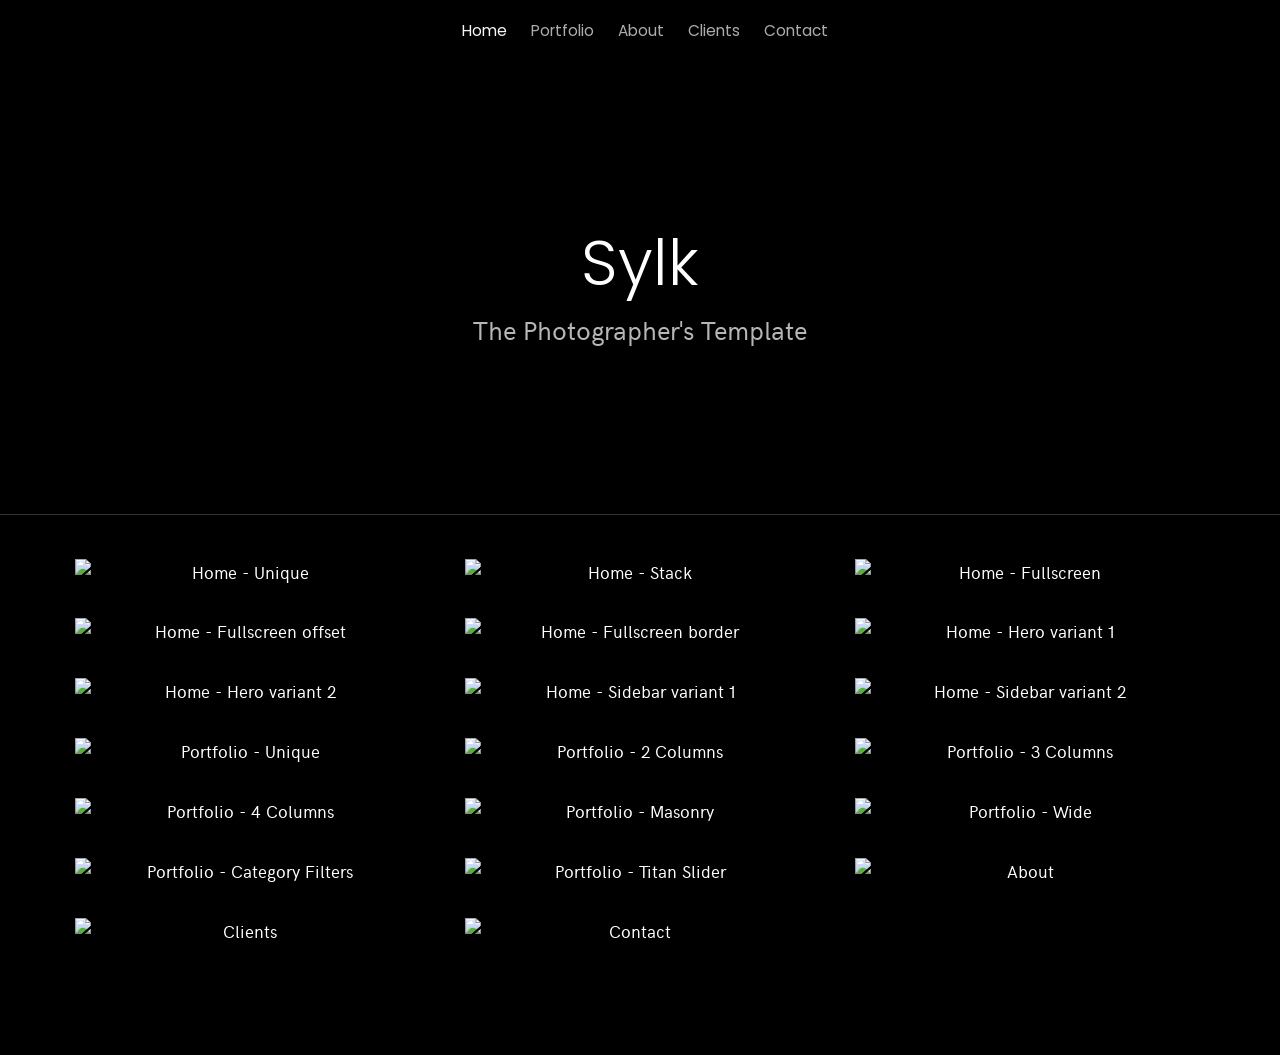
==== index.html @ d0cb9d8b "First portfolio  fase" ====
<!DOCTYPE html>
<html>
  <head>
    <title>Sylk - The Photographer's Portfolio Template</title>
    <meta name="viewport" content="width=device-width, initial-scale=1, maximum-scale=1">
    <meta charset="utf-8">
    <meta name="format-detection" content="telephone=no">
    <link rel="stylesheet" type="text/css" href="css/core.css">
    <link rel="stylesheet" type="text/css" href="css/elements.css">
    <link rel="stylesheet" type="text/css" href="css/custom.css">
    <link rel="icon" type="image/png" href="favicon.png?version=4">
  </head>
  <body>
    <div id="wrapper" class="container-fluid">
      <header id="main-header" class="centered">
        <div class="responsive-nav">
          <div class="bar"></div>
          <div class="bar"></div>
          <div class="bar"></div>
        </div>
        <nav class="main-nav">
          <ul>
            <li><a href="pages/homepages/home-unique-scroll.html" class="active">Home</a>
              <ul class="dropdown">
                <li><a href="pages/homepages/home-unique-scroll.html">Home - Unique scroll</a>
                </li>
                <li><a href="pages/homepages/home-image-stack.html">Home - Image stack</a>
                </li>
                <li><a href="pages/homepages/home-fullscreen.html">Home - Fullscreen</a>
                </li>
                <li><a href="pages/homepages/home-fullscreen-offset.html">Home - Fullscreen offset</a>
                </li>
                <li><a href="pages/homepages/home-fullscreen-border.html">Home - Fullscreen border</a>
                </li>
                <li><a href="pages/homepages/home-hero-variant-1.html">Home - Hero variant 1</a>
                </li>
                <li><a href="pages/homepages/home-hero-variant-2.html">Home - Hero variant 2</a>
                </li>
                <li><a href="pages/homepages/home-sidebar-variant-1.html">Home - Sidebar variant 1</a>
                </li>
                <li><a href="pages/homepages/home-sidebar-variant-2.html">Home - Sidebar variant 2</a>
                </li>
              </ul>
            </li>
            <li><a href="pages/portfolio/portfolio-unique-scroll.html">Portfolio</a>
              <ul class="dropdown">
                <li><a href="pages/portfolio/portfolio-unique-scroll.html">Portfolio - Unique scroll</a>
                </li>
                <li><a href="pages/portfolio/portfolio-classic-2-columns.html">Portfolio Classic - 2 columns</a>
                </li>
                <li><a href="pages/portfolio/portfolio-classic-3-columns.html">Portfolio Classic - 3 columns</a>
                </li>
                <li><a href="pages/portfolio/portfolio-classic-4-columns.html">Portfolio Classic - 4 columns</a>
                </li>
                <li><a href="pages/portfolio/portfolio-masonry.html">Portfolio Masonry - 4 columns</a>
                </li>
                <li><a href="pages/portfolio/portfolio-wide-photo.html">Portfolio - Wide photo</a>
                </li>
                <li><a href="pages/portfolio/portfolio-category-filters.html">Portfolio - Category filters</a>
                </li>
                <li><a href="pages/portfolio/portfolio-titan-slider.html">Portfolio - Titan Slider</a>
                </li>
              </ul>
            </li>
            <li><a href="pages/about/index.html">About</a>
            </li>
            <li><a href="pages/clients/index.html">Clients</a>
            </li>
            <li><a href="pages/contact/index.html">Contact</a>
            </li>
          </ul>
        </nav>
      </header>
      <div class="hero half vcenter border-bottom">
        <div class="container text-center">
          <h1>Sylk</h1>
          <p>The Photographer's Template</p>
        </div>
      </div>
      <section>
        <div class="img-grid col-3 spacious">
          <div class="item-sizer"></div><a href="pages/homepages/home-unique-scroll.html" class="item effect"><img src="images/preview/home-unique.jpg">
                      <div class="caption">Home - Unique</div></a><a href="pages/homepages/home-image-stack.html" class="item effect"><img src="images/preview/home-stack.jpg">
                      <div class="caption">Home - Stack</div></a><a href="pages/homepages/home-fullscreen.html" class="item effect"><img src="images/preview/home-hero.jpg">
                      <div class="caption">Home - Fullscreen</div></a><a href="pages/homepages/home-fullscreen-offset.html" class="item effect"><img src="images/preview/home-hero-offset.jpg">
                      <div class="caption">Home - Fullscreen offset</div></a><a href="pages/portfolio/home-fullscreen-border.html" class="item effect"><img src="images/preview/home-hero-border.jpg">
                      <div class="caption">Home - Fullscreen border</div></a><a href="pages/homepages/home-hero-variant-1.html" class="item effect"><img src="images/preview/home-hero-1.jpg">
                      <div class="caption">Home - Hero variant 1</div></a><a href="pages/homepages/home-hero-variant-2.html" class="item effect"><img src="images/preview/home-hero-2.jpg">
                      <div class="caption">Home - Hero variant 2</div></a><a href="pages/homepages/home-sidebar-variant-1.html" class="item effect"><img src="images/preview/home-sidebar-1.jpg">
                      <div class="caption">Home - Sidebar variant 1</div></a><a href="pages/homepages/home-sidebar-variant-2.html" class="item effect"><img src="images/preview/home-sidebar-2.jpg">
                      <div class="caption">Home - Sidebar variant 2</div></a><a href="pages/portfolio/portfolio-unique-scroll.html" class="item effect"><img src="images/preview/portfolio-unique.jpg">
                      <div class="caption">Portfolio - Unique</div></a><a href="pages/portfolio/portfolio-classic-2-columns.html" class="item effect"><img src="images/preview/portfolio-2-col.jpg">
                      <div class="caption">Portfolio - 2 Columns</div></a><a href="pages/portfolio/portfolio-classic-3-columns.html" class="item effect"><img src="images/preview/portfolio-3-col.jpg">
                      <div class="caption">Portfolio - 3 Columns</div></a><a href="pages/portfolio/portfolio-classic-4-columns.html" class="item effect"><img src="images/preview/portfolio-4-col.jpg">
                      <div class="caption">Portfolio - 4 Columns</div></a><a href="pages/portfolio/portfolio-masonry.html" class="item effect"><img src="images/preview/portfolio-masonry.jpg">
                      <div class="caption">Portfolio - Masonry</div></a><a href="pages/portfolio/portfolio-wide-photo.html" class="item effect"><img src="images/preview/portfolio-wide.jpg">
                      <div class="caption">Portfolio - Wide</div></a><a href="pages/portfolio/portfolio-category-filters.html" class="item effect"><img src="images/preview/portfolio-filter.jpg">
                      <div class="caption">Portfolio - Category Filters</div></a><a href="pages/portfolio/portfolio-titan-slider.html" class="item effect"><img src="images/preview/portfolio-titan-slider.jpg">
                      <div class="caption">Portfolio - Titan Slider</div></a><a href="pages/about/index.html" class="item effect"><img src="images/preview/about.jpg">
                      <div class="caption">About</div></a><a href="pages/clients/index.html" class="item effect"><img src="images/preview/clients.jpg">
                      <div class="caption">Clients</div></a><a href="pages/contact/index.html" class="item effect"><img src="images/preview/contact.jpg">
                      <div class="caption">Contact</div></a>
        </div>
      </section>
    </div>
    <script src="js/vendor.js"></script>
    <script src="js/functions.js"></script>
  </body>
</html>
---- css/core.css ----
@charset "UTF-8";
/*--------------
---   Core   ---
---------------*/
/*!
 * Bootstrap v3.3.7 (http://getbootstrap.com)
 * Copyright 2011-2016 Twitter, Inc.
 * Licensed under MIT (https://github.com/twbs/bootstrap/blob/master/LICENSE)
 */
/*! normalize.css v3.0.3 | MIT License | github.com/necolas/normalize.css */
@import url(https://fonts.googleapis.com/css?family=Poppins:300,400,600,700);
html {
  font-family: sans-serif;
  -ms-text-size-adjust: 100%;
  -webkit-text-size-adjust: 100%;
}

body {
  margin: 0;
}

article,
aside,
details,
figcaption,
figure,
footer,
header,
hgroup,
main,
menu,
nav,
section,
summary {
  display: block;
}

audio,
canvas,
progress,
video {
  display: inline-block;
  vertical-align: baseline;
}

audio:not([controls]) {
  display: none;
  height: 0;
}

[hidden],
template {
  display: none;
}

a {
  background-color: transparent;
}

a:active,
a:hover {
  outline: 0;
}

abbr[title] {
  border-bottom: 1px dotted;
}

b,
strong {
  font-weight: bold;
}

dfn {
  font-style: italic;
}

h1 {
  font-size: 2em;
  margin: 0.67em 0;
}

mark {
  background: #ff0;
  color: #000;
}

small {
  font-size: 80%;
}

sub,
sup {
  font-size: 75%;
  line-height: 0;
  position: relative;
  vertical-align: baseline;
}

sup {
  top: -0.5em;
}

sub {
  bottom: -0.25em;
}

img {
  border: 0;
}

svg:not(:root) {
  overflow: hidden;
}

figure {
  margin: 1em 40px;
}

hr {
  box-sizing: content-box;
  height: 0;
}

pre {
  overflow: auto;
}

code,
kbd,
pre,
samp {
  font-family: monospace, monospace;
  font-size: 1em;
}

button,
input,
optgroup,
select,
textarea {
  color: inherit;
  font: inherit;
  margin: 0;
}

button {
  overflow: visible;
}

button,
select {
  text-transform: none;
}

button,
html input[type="button"],
input[type="reset"],
input[type="submit"] {
  -webkit-appearance: button;
  cursor: pointer;
}

button[disabled],
html input[disabled] {
  cursor: default;
}

button::-moz-focus-inner,
input::-moz-focus-inner {
  border: 0;
  padding: 0;
}

input {
  line-height: normal;
}

input[type="checkbox"],
input[type="radio"] {
  box-sizing: border-box;
  padding: 0;
}

input[type="number"]::-webkit-inner-spin-button,
input[type="number"]::-webkit-outer-spin-button {
  height: auto;
}

input[type="search"] {
  -webkit-appearance: textfield;
  box-sizing: content-box;
}

input[type="search"]::-webkit-search-cancel-button,
input[type="search"]::-webkit-search-decoration {
  -webkit-appearance: none;
}

fieldset {
  border: 1px solid #c0c0c0;
  margin: 0 2px;
  padding: 0.35em 0.625em 0.75em;
}

legend {
  border: 0;
  padding: 0;
}

textarea {
  overflow: auto;
}

optgroup {
  font-weight: bold;
}

table {
  border-collapse: collapse;
  border-spacing: 0;
}

td,
th {
  padding: 0;
}

/*! Source: https://github.com/h5bp/html5-boilerplate/blob/master/src/css/main.css */
@media print {
  *,
  *:before,
  *:after {
    background: transparent !important;
    color: #000 !important;
    box-shadow: none !important;
    text-shadow: none !important;
  }
  a,
  a:visited {
    text-decoration: underline;
  }
  a[href]:after {
    content: " (" attr(href) ")";
  }
  abbr[title]:after {
    content: " (" attr(title) ")";
  }
  a[href^="#"]:after,
  a[href^="javascript:"]:after {
    content: "";
  }
  pre,
  blockquote {
    border: 1px solid #999;
    page-break-inside: avoid;
  }
  thead {
    display: table-header-group;
  }
  tr,
  img {
    page-break-inside: avoid;
  }
  img {
    max-width: 100% !important;
  }
  p,
  h2,
  h3 {
    orphans: 3;
    widows: 3;
  }
  h2,
  h3 {
    page-break-after: avoid;
  }
  .navbar {
    display: none;
  }
  .btn > .caret,
  .dropup > .btn > .caret {
    border-top-color: #000 !important;
  }
  .label {
    border: 1px solid #000;
  }
  .table {
    border-collapse: collapse !important;
  }
  .table td,
  .table th {
    background-color: #fff !important;
  }
  .table-bordered th,
  .table-bordered td {
    border: 1px solid #ddd !important;
  }
}

@font-face {
  font-family: 'Glyphicons Halflings';
  src: url("../fonts/bootstrap/glyphicons-halflings-regular.eot");
  src: url("../fonts/bootstrap/glyphicons-halflings-regular.eot?#iefix") format("embedded-opentype"), url("../fonts/bootstrap/glyphicons-halflings-regular.woff2") format("woff2"), url("../fonts/bootstrap/glyphicons-halflings-regular.woff") format("woff"), url("../fonts/bootstrap/glyphicons-halflings-regular.ttf") format("truetype"), url("../fonts/bootstrap/glyphicons-halflings-regular.svg#glyphicons_halflingsregular") format("svg");
}

.glyphicon {
  position: relative;
  top: 1px;
  display: inline-block;
  font-family: 'Glyphicons Halflings';
  font-style: normal;
  font-weight: normal;
  line-height: 1;
  -webkit-font-smoothing: antialiased;
  -moz-osx-font-smoothing: grayscale;
}

.glyphicon-asterisk:before {
  content: "\002a";
}

.glyphicon-plus:before {
  content: "\002b";
}

.glyphicon-euro:before,
.glyphicon-eur:before {
  content: "\20ac";
}

.glyphicon-minus:before {
  content: "\2212";
}

.glyphicon-cloud:before {
  content: "\2601";
}

.glyphicon-envelope:before {
  content: "\2709";
}

.glyphicon-pencil:before {
  content: "\270f";
}

.glyphicon-glass:before {
  content: "\e001";
}

.glyphicon-music:before {
  content: "\e002";
}

.glyphicon-search:before {
  content: "\e003";
}

.glyphicon-heart:before {
  content: "\e005";
}

.glyphicon-star:before {
  content: "\e006";
}

.glyphicon-star-empty:before {
  content: "\e007";
}

.glyphicon-user:before {
  content: "\e008";
}

.glyphicon-film:before {
  content: "\e009";
}

.glyphicon-th-large:before {
  content: "\e010";
}

.glyphicon-th:before {
  content: "\e011";
}

.glyphicon-th-list:before {
  content: "\e012";
}

.glyphicon-ok:before {
  content: "\e013";
}

.glyphicon-remove:before {
  content: "\e014";
}

.glyphicon-zoom-in:before {
  content: "\e015";
}

.glyphicon-zoom-out:before {
  content: "\e016";
}

.glyphicon-off:before {
  content: "\e017";
}

.glyphicon-signal:before {
  content: "\e018";
}

.glyphicon-cog:before {
  content: "\e019";
}

.glyphicon-trash:before {
  content: "\e020";
}

.glyphicon-home:before {
  content: "\e021";
}

.glyphicon-file:before {
  content: "\e022";
}

.glyphicon-time:before {
  content: "\e023";
}

.glyphicon-road:before {
  content: "\e024";
}

.glyphicon-download-alt:before {
  content: "\e025";
}

.glyphicon-download:before {
  content: "\e026";
}

.glyphicon-upload:before {
  content: "\e027";
}

.glyphicon-inbox:before {
  content: "\e028";
}

.glyphicon-play-circle:before {
  content: "\e029";
}

.glyphicon-repeat:before {
  content: "\e030";
}

.glyphicon-refresh:before {
  content: "\e031";
}

.glyphicon-list-alt:before {
  content: "\e032";
}

.glyphicon-lock:before {
  content: "\e033";
}

.glyphicon-flag:before {
  content: "\e034";
}

.glyphicon-headphones:before {
  content: "\e035";
}

.glyphicon-volume-off:before {
  content: "\e036";
}

.glyphicon-volume-down:before {
  content: "\e037";
}

.glyphicon-volume-up:before {
  content: "\e038";
}

.glyphicon-qrcode:before {
  content: "\e039";
}

.glyphicon-barcode:before {
  content: "\e040";
}

.glyphicon-tag:before {
  content: "\e041";
}

.glyphicon-tags:before {
  content: "\e042";
}

.glyphicon-book:before {
  content: "\e043";
}

.glyphicon-bookmark:before {
  content: "\e044";
}

.glyphicon-print:before {
  content: "\e045";
}

.glyphicon-camera:before {
  content: "\e046";
}

.glyphicon-font:before {
  content: "\e047";
}

.glyphicon-bold:before {
  content: "\e048";
}

.glyphicon-italic:before {
  content: "\e049";
}

.glyphicon-text-height:before {
  content: "\e050";
}

.glyphicon-text-width:before {
  content: "\e051";
}

.glyphicon-align-left:before {
  content: "\e052";
}

.glyphicon-align-center:before {
  content: "\e053";
}

.glyphicon-align-right:before {
  content: "\e054";
}

.glyphicon-align-justify:before {
  content: "\e055";
}

.glyphicon-list:before {
  content: "\e056";
}

.glyphicon-indent-left:before {
  content: "\e057";
}

.glyphicon-indent-right:before {
  content: "\e058";
}

.glyphicon-facetime-video:before {
  content: "\e059";
}

.glyphicon-picture:before {
  content: "\e060";
}

.glyphicon-map-marker:before {
  content: "\e062";
}

.glyphicon-adjust:before {
  content: "\e063";
}

.glyphicon-tint:before {
  content: "\e064";
}

.glyphicon-edit:before {
  content: "\e065";
}

.glyphicon-share:before {
  content: "\e066";
}

.glyphicon-check:before {
  content: "\e067";
}

.glyphicon-move:before {
  content: "\e068";
}

.glyphicon-step-backward:before {
  content: "\e069";
}

.glyphicon-fast-backward:before {
  content: "\e070";
}

.glyphicon-backward:before {
  content: "\e071";
}

.glyphicon-play:before {
  content: "\e072";
}

.glyphicon-pause:before {
  content: "\e073";
}

.glyphicon-stop:before {
  content: "\e074";
}

.glyphicon-forward:before {
  content: "\e075";
}

.glyphicon-fast-forward:before {
  content: "\e076";
}

.glyphicon-step-forward:before {
  content: "\e077";
}

.glyphicon-eject:before {
  content: "\e078";
}

.glyphicon-chevron-left:before {
  content: "\e079";
}

.glyphicon-chevron-right:before {
  content: "\e080";
}

.glyphicon-plus-sign:before {
  content: "\e081";
}

.glyphicon-minus-sign:before {
  content: "\e082";
}

.glyphicon-remove-sign:before {
  content: "\e083";
}

.glyphicon-ok-sign:before {
  content: "\e084";
}

.glyphicon-question-sign:before {
  content: "\e085";
}

.glyphicon-info-sign:before {
  content: "\e086";
}

.glyphicon-screenshot:before {
  content: "\e087";
}

.glyphicon-remove-circle:before {
  content: "\e088";
}

.glyphicon-ok-circle:before {
  content: "\e089";
}

.glyphicon-ban-circle:before {
  content: "\e090";
}

.glyphicon-arrow-left:before {
  content: "\e091";
}

.glyphicon-arrow-right:before {
  content: "\e092";
}

.glyphicon-arrow-up:before {
  content: "\e093";
}

.glyphicon-arrow-down:before {
  content: "\e094";
}

.glyphicon-share-alt:before {
  content: "\e095";
}

.glyphicon-resize-full:before {
  content: "\e096";
}

.glyphicon-resize-small:before {
  content: "\e097";
}

.glyphicon-exclamation-sign:before {
  content: "\e101";
}

.glyphicon-gift:before {
  content: "\e102";
}

.glyphicon-leaf:before {
  content: "\e103";
}

.glyphicon-fire:before {
  content: "\e104";
}

.glyphicon-eye-open:before {
  content: "\e105";
}

.glyphicon-eye-close:before {
  content: "\e106";
}

.glyphicon-warning-sign:before {
  content: "\e107";
}

.glyphicon-plane:before {
  content: "\e108";
}

.glyphicon-calendar:before {
  content: "\e109";
}

.glyphicon-random:before {
  content: "\e110";
}

.glyphicon-comment:before {
  content: "\e111";
}

.glyphicon-magnet:before {
  content: "\e112";
}

.glyphicon-chevron-up:before {
  content: "\e113";
}

.glyphicon-chevron-down:before {
  content: "\e114";
}

.glyphicon-retweet:before {
  content: "\e115";
}

.glyphicon-shopping-cart:before {
  content: "\e116";
}

.glyphicon-folder-close:before {
  content: "\e117";
}

.glyphicon-folder-open:before {
  content: "\e118";
}

.glyphicon-resize-vertical:before {
  content: "\e119";
}

.glyphicon-resize-horizontal:before {
  content: "\e120";
}

.glyphicon-hdd:before {
  content: "\e121";
}

.glyphicon-bullhorn:before {
  content: "\e122";
}

.glyphicon-bell:before {
  content: "\e123";
}

.glyphicon-certificate:before {
  content: "\e124";
}

.glyphicon-thumbs-up:before {
  content: "\e125";
}

.glyphicon-thumbs-down:before {
  content: "\e126";
}

.glyphicon-hand-right:before {
  content: "\e127";
}

.glyphicon-hand-left:before {
  content: "\e128";
}

.glyphicon-hand-up:before {
  content: "\e129";
}

.glyphicon-hand-down:before {
  content: "\e130";
}

.glyphicon-circle-arrow-right:before {
  content: "\e131";
}

.glyphicon-circle-arrow-left:before {
  content: "\e132";
}

.glyphicon-circle-arrow-up:before {
  content: "\e133";
}

.glyphicon-circle-arrow-down:before {
  content: "\e134";
}

.glyphicon-globe:before {
  content: "\e135";
}

.glyphicon-wrench:before {
  content: "\e136";
}

.glyphicon-tasks:before {
  content: "\e137";
}

.glyphicon-filter:before {
  content: "\e138";
}

.glyphicon-briefcase:before {
  content: "\e139";
}

.glyphicon-fullscreen:before {
  content: "\e140";
}

.glyphicon-dashboard:before {
  content: "\e141";
}

.glyphicon-paperclip:before {
  content: "\e142";
}

.glyphicon-heart-empty:before {
  content: "\e143";
}

.glyphicon-link:before {
  content: "\e144";
}

.glyphicon-phone:before {
  content: "\e145";
}

.glyphicon-pushpin:before {
  content: "\e146";
}

.glyphicon-usd:before {
  content: "\e148";
}

.glyphicon-gbp:before {
  content: "\e149";
}

.glyphicon-sort:before {
  content: "\e150";
}

.glyphicon-sort-by-alphabet:before {
  content: "\e151";
}

.glyphicon-sort-by-alphabet-alt:before {
  content: "\e152";
}

.glyphicon-sort-by-order:before {
  content: "\e153";
}

.glyphicon-sort-by-order-alt:before {
  content: "\e154";
}

.glyphicon-sort-by-attributes:before {
  content: "\e155";
}

.glyphicon-sort-by-attributes-alt:before {
  content: "\e156";
}

.glyphicon-unchecked:before {
  content: "\e157";
}

.glyphicon-expand:before {
  content: "\e158";
}

.glyphicon-collapse-down:before {
  content: "\e159";
}

.glyphicon-collapse-up:before {
  content: "\e160";
}

.glyphicon-log-in:before {
  content: "\e161";
}

.glyphicon-flash:before {
  content: "\e162";
}

.glyphicon-log-out:before {
  content: "\e163";
}

.glyphicon-new-window:before {
  content: "\e164";
}

.glyphicon-record:before {
  content: "\e165";
}

.glyphicon-save:before {
  content: "\e166";
}

.glyphicon-open:before {
  content: "\e167";
}

.glyphicon-saved:before {
  content: "\e168";
}

.glyphicon-import:before {
  content: "\e169";
}

.glyphicon-export:before {
  content: "\e170";
}

.glyphicon-send:before {
  content: "\e171";
}

.glyphicon-floppy-disk:before {
  content: "\e172";
}

.glyphicon-floppy-saved:before {
  content: "\e173";
}

.glyphicon-floppy-remove:before {
  content: "\e174";
}

.glyphicon-floppy-save:before {
  content: "\e175";
}

.glyphicon-floppy-open:before {
  content: "\e176";
}

.glyphicon-credit-card:before {
  content: "\e177";
}

.glyphicon-transfer:before {
  content: "\e178";
}

.glyphicon-cutlery:before {
  content: "\e179";
}

.glyphicon-header:before {
  content: "\e180";
}

.glyphicon-compressed:before {
  content: "\e181";
}

.glyphicon-earphone:before {
  content: "\e182";
}

.glyphicon-phone-alt:before {
  content: "\e183";
}

.glyphicon-tower:before {
  content: "\e184";
}

.glyphicon-stats:before {
  content: "\e185";
}

.glyphicon-sd-video:before {
  content: "\e186";
}

.glyphicon-hd-video:before {
  content: "\e187";
}

.glyphicon-subtitles:before {
  content: "\e188";
}

.glyphicon-sound-stereo:before {
  content: "\e189";
}

.glyphicon-sound-dolby:before {
  content: "\e190";
}

.glyphicon-sound-5-1:before {
  content: "\e191";
}

.glyphicon-sound-6-1:before {
  content: "\e192";
}

.glyphicon-sound-7-1:before {
  content: "\e193";
}

.glyphicon-copyright-mark:before {
  content: "\e194";
}

.glyphicon-registration-mark:before {
  content: "\e195";
}

.glyphicon-cloud-download:before {
  content: "\e197";
}

.glyphicon-cloud-upload:before {
  content: "\e198";
}

.glyphicon-tree-conifer:before {
  content: "\e199";
}

.glyphicon-tree-deciduous:before {
  content: "\e200";
}

.glyphicon-cd:before {
  content: "\e201";
}

.glyphicon-save-file:before {
  content: "\e202";
}

.glyphicon-open-file:before {
  content: "\e203";
}

.glyphicon-level-up:before {
  content: "\e204";
}

.glyphicon-copy:before {
  content: "\e205";
}

.glyphicon-paste:before {
  content: "\e206";
}

.glyphicon-alert:before {
  content: "\e209";
}

.glyphicon-equalizer:before {
  content: "\e210";
}

.glyphicon-king:before {
  content: "\e211";
}

.glyphicon-queen:before {
  content: "\e212";
}

.glyphicon-pawn:before {
  content: "\e213";
}

.glyphicon-bishop:before {
  content: "\e214";
}

.glyphicon-knight:before {
  content: "\e215";
}

.glyphicon-baby-formula:before {
  content: "\e216";
}

.glyphicon-tent:before {
  content: "\26fa";
}

.glyphicon-blackboard:before {
  content: "\e218";
}

.glyphicon-bed:before {
  content: "\e219";
}

.glyphicon-apple:before {
  content: "\f8ff";
}

.glyphicon-erase:before {
  content: "\e221";
}

.glyphicon-hourglass:before {
  content: "\231b";
}

.glyphicon-lamp:before {
  content: "\e223";
}

.glyphicon-duplicate:before {
  content: "\e224";
}

.glyphicon-piggy-bank:before {
  content: "\e225";
}

.glyphicon-scissors:before {
  content: "\e226";
}

.glyphicon-bitcoin:before {
  content: "\e227";
}

.glyphicon-btc:before {
  content: "\e227";
}

.glyphicon-xbt:before {
  content: "\e227";
}

.glyphicon-yen:before {
  content: "\00a5";
}

.glyphicon-jpy:before {
  content: "\00a5";
}

.glyphicon-ruble:before {
  content: "\20bd";
}

.glyphicon-rub:before {
  content: "\20bd";
}

.glyphicon-scale:before {
  content: "\e230";
}

.glyphicon-ice-lolly:before {
  content: "\e231";
}

.glyphicon-ice-lolly-tasted:before {
  content: "\e232";
}

.glyphicon-education:before {
  content: "\e233";
}

.glyphicon-option-horizontal:before {
  content: "\e234";
}

.glyphicon-option-vertical:before {
  content: "\e235";
}

.glyphicon-menu-hamburger:before {
  content: "\e236";
}

.glyphicon-modal-window:before {
  content: "\e237";
}

.glyphicon-oil:before {
  content: "\e238";
}

.glyphicon-grain:before {
  content: "\e239";
}

.glyphicon-sunglasses:before {
  content: "\e240";
}

.glyphicon-text-size:before {
  content: "\e241";
}

.glyphicon-text-color:before {
  content: "\e242";
}

.glyphicon-text-background:before {
  content: "\e243";
}

.glyphicon-object-align-top:before {
  content: "\e244";
}

.glyphicon-object-align-bottom:before {
  content: "\e245";
}

.glyphicon-object-align-horizontal:before {
  content: "\e246";
}

.glyphicon-object-align-left:before {
  content: "\e247";
}

.glyphicon-object-align-vertical:before {
  content: "\e248";
}

.glyphicon-object-align-right:before {
  content: "\e249";
}

.glyphicon-triangle-right:before {
  content: "\e250";
}

.glyphicon-triangle-left:before {
  content: "\e251";
}

.glyphicon-triangle-bottom:before {
  content: "\e252";
}

.glyphicon-triangle-top:before {
  content: "\e253";
}

.glyphicon-console:before {
  content: "\e254";
}

.glyphicon-superscript:before {
  content: "\e255";
}

.glyphicon-subscript:before {
  content: "\e256";
}

.glyphicon-menu-left:before {
  content: "\e257";
}

.glyphicon-menu-right:before {
  content: "\e258";
}

.glyphicon-menu-down:before {
  content: "\e259";
}

.glyphicon-menu-up:before {
  content: "\e260";
}

* {
  box-sizing: border-box;
}

*:before,
*:after {
  box-sizing: border-box;
}

html {
  font-size: 10px;
  -webkit-tap-highlight-color: transparent;
}

body {
  font-family: "Helvetica Neue", Helvetica, Arial, sans-serif;
  font-size: 14px;
  line-height: 1.42857;
  color: #333333;
  background-color: #fff;
}

input,
button,
select,
textarea {
  font-family: inherit;
  font-size: inherit;
  line-height: inherit;
}

a {
  color: #337ab7;
  text-decoration: none;
}

a:hover, a:focus {
  color: #23527c;
  text-decoration: underline;
}

a:focus {
  outline: 5px auto -webkit-focus-ring-color;
  outline-offset: -2px;
}

figure {
  margin: 0;
}

img {
  vertical-align: middle;
}

.img-responsive {
  display: block;
  max-width: 100%;
  height: auto;
}

.img-rounded {
  border-radius: 6px;
}

.img-thumbnail {
  padding: 4px;
  line-height: 1.42857;
  background-color: #fff;
  border: 1px solid #ddd;
  border-radius: 4px;
  -webkit-transition: all 0.2s ease-in-out;
  transition: all 0.2s ease-in-out;
  display: inline-block;
  max-width: 100%;
  height: auto;
}

.img-circle {
  border-radius: 50%;
}

hr {
  margin-top: 20px;
  margin-bottom: 20px;
  border: 0;
  border-top: 1px solid #eeeeee;
}

.sr-only {
  position: absolute;
  width: 1px;
  height: 1px;
  margin: -1px;
  padding: 0;
  overflow: hidden;
  clip: rect(0, 0, 0, 0);
  border: 0;
}

.sr-only-focusable:active, .sr-only-focusable:focus {
  position: static;
  width: auto;
  height: auto;
  margin: 0;
  overflow: visible;
  clip: auto;
}

[role="button"] {
  cursor: pointer;
}

h1, h2, h3, h4, h5, h6,
.h1, .h2, .h3, .h4, .h5, .h6 {
  font-family: inherit;
  font-weight: 500;
  line-height: 1.1;
  color: inherit;
}

h1 small,
h1 .small, h2 small,
h2 .small, h3 small,
h3 .small, h4 small,
h4 .small, h5 small,
h5 .small, h6 small,
h6 .small,
.h1 small,
.h1 .small, .h2 small,
.h2 .small, .h3 small,
.h3 .small, .h4 small,
.h4 .small, .h5 small,
.h5 .small, .h6 small,
.h6 .small {
  font-weight: normal;
  line-height: 1;
  color: #777777;
}

h1, .h1,
h2, .h2,
h3, .h3 {
  margin-top: 20px;
  margin-bottom: 10px;
}

h1 small,
h1 .small, .h1 small,
.h1 .small,
h2 small,
h2 .small, .h2 small,
.h2 .small,
h3 small,
h3 .small, .h3 small,
.h3 .small {
  font-size: 65%;
}

h4, .h4,
h5, .h5,
h6, .h6 {
  margin-top: 10px;
  margin-bottom: 10px;
}

h4 small,
h4 .small, .h4 small,
.h4 .small,
h5 small,
h5 .small, .h5 small,
.h5 .small,
h6 small,
h6 .small, .h6 small,
.h6 .small {
  font-size: 75%;
}

h1, .h1 {
  font-size: 36px;
}

h2, .h2 {
  font-size: 30px;
}

h3, .h3 {
  font-size: 24px;
}

h4, .h4 {
  font-size: 18px;
}

h5, .h5 {
  font-size: 14px;
}

h6, .h6 {
  font-size: 12px;
}

p {
  margin: 0 0 10px;
}

.lead {
  margin-bottom: 20px;
  font-size: 16px;
  font-weight: 300;
  line-height: 1.4;
}

@media (min-width: 768px) {
  .lead {
    font-size: 21px;
  }
}

small,
.small {
  font-size: 85%;
}

mark,
.mark {
  background-color: #fcf8e3;
  padding: .2em;
}

.text-left {
  text-align: left;
}

.text-right {
  text-align: right;
}

.text-center {
  text-align: center;
}

.text-justify {
  text-align: justify;
}

.text-nowrap {
  white-space: nowrap;
}

.text-lowercase {
  text-transform: lowercase;
}

.text-uppercase, .initialism {
  text-transform: uppercase;
}

.text-capitalize {
  text-transform: capitalize;
}

.text-muted {
  color: #777777;
}

.text-primary {
  color: #337ab7;
}

a.text-primary:hover,
a.text-primary:focus {
  color: #286090;
}

.text-success {
  color: #3c763d;
}

a.text-success:hover,
a.text-success:focus {
  color: #2b542c;
}

.text-info {
  color: #31708f;
}

a.text-info:hover,
a.text-info:focus {
  color: #245269;
}

.text-warning {
  color: #8a6d3b;
}

a.text-warning:hover,
a.text-warning:focus {
  color: #66512c;
}

.text-danger {
  color: #a94442;
}

a.text-danger:hover,
a.text-danger:focus {
  color: #843534;
}

.bg-primary {
  color: #fff;
}

.bg-primary {
  background-color: #337ab7;
}

a.bg-primary:hover,
a.bg-primary:focus {
  background-color: #286090;
}

.bg-success {
  background-color: #dff0d8;
}

a.bg-success:hover,
a.bg-success:focus {
  background-color: #c1e2b3;
}

.bg-info {
  background-color: #d9edf7;
}

a.bg-info:hover,
a.bg-info:focus {
  background-color: #afd9ee;
}

.bg-warning {
  background-color: #fcf8e3;
}

a.bg-warning:hover,
a.bg-warning:focus {
  background-color: #f7ecb5;
}

.bg-danger {
  background-color: #f2dede;
}

a.bg-danger:hover,
a.bg-danger:focus {
  background-color: #e4b9b9;
}

.page-header {
  padding-bottom: 9px;
  margin: 40px 0 20px;
  border-bottom: 1px solid #eeeeee;
}

ul,
ol {
  margin-top: 0;
  margin-bottom: 10px;
}

ul ul,
ul ol,
ol ul,
ol ol {
  margin-bottom: 0;
}

.list-unstyled {
  padding-left: 0;
  list-style: none;
}

.list-inline {
  padding-left: 0;
  list-style: none;
  margin-left: -5px;
}

.list-inline > li {
  display: inline-block;
  padding-left: 5px;
  padding-right: 5px;
}

dl {
  margin-top: 0;
  margin-bottom: 20px;
}

dt,
dd {
  line-height: 1.42857;
}

dt {
  font-weight: bold;
}

dd {
  margin-left: 0;
}

.dl-horizontal dd:before, .dl-horizontal dd:after {
  content: " ";
  display: table;
}

.dl-horizontal dd:after {
  clear: both;
}

@media (min-width: 768px) {
  .dl-horizontal dt {
    float: left;
    width: 160px;
    clear: left;
    text-align: right;
    overflow: hidden;
    text-overflow: ellipsis;
    white-space: nowrap;
  }
  .dl-horizontal dd {
    margin-left: 180px;
  }
}

abbr[title],
abbr[data-original-title] {
  cursor: help;
  border-bottom: 1px dotted #777777;
}

.initialism {
  font-size: 90%;
}

blockquote {
  padding: 10px 20px;
  margin: 0 0 20px;
  font-size: 17.5px;
  border-left: 5px solid #eeeeee;
}

blockquote p:last-child,
blockquote ul:last-child,
blockquote ol:last-child {
  margin-bottom: 0;
}

blockquote footer,
blockquote small,
blockquote .small {
  display: block;
  font-size: 80%;
  line-height: 1.42857;
  color: #777777;
}

blockquote footer:before,
blockquote small:before,
blockquote .small:before {
  content: '\2014 \00A0';
}

.blockquote-reverse,
blockquote.pull-right {
  padding-right: 15px;
  padding-left: 0;
  border-right: 5px solid #eeeeee;
  border-left: 0;
  text-align: right;
}

.blockquote-reverse footer:before,
.blockquote-reverse small:before,
.blockquote-reverse .small:before,
blockquote.pull-right footer:before,
blockquote.pull-right small:before,
blockquote.pull-right .small:before {
  content: '';
}

.blockquote-reverse footer:after,
.blockquote-reverse small:after,
.blockquote-reverse .small:after,
blockquote.pull-right footer:after,
blockquote.pull-right small:after,
blockquote.pull-right .small:after {
  content: '\00A0 \2014';
}

address {
  margin-bottom: 20px;
  font-style: normal;
  line-height: 1.42857;
}

code,
kbd,
pre,
samp {
  font-family: Menlo, Monaco, Consolas, "Courier New", monospace;
}

code {
  padding: 2px 4px;
  font-size: 90%;
  color: #c7254e;
  background-color: #f9f2f4;
  border-radius: 4px;
}

kbd {
  padding: 2px 4px;
  font-size: 90%;
  color: #fff;
  background-color: #333;
  border-radius: 3px;
  box-shadow: inset 0 -1px 0 rgba(0, 0, 0, 0.25);
}

kbd kbd {
  padding: 0;
  font-size: 100%;
  font-weight: bold;
  box-shadow: none;
}

pre {
  display: block;
  padding: 9.5px;
  margin: 0 0 10px;
  font-size: 13px;
  line-height: 1.42857;
  word-break: break-all;
  word-wrap: break-word;
  color: #333333;
  background-color: #f5f5f5;
  border: 1px solid #ccc;
  border-radius: 4px;
}

pre code {
  padding: 0;
  font-size: inherit;
  color: inherit;
  white-space: pre-wrap;
  background-color: transparent;
  border-radius: 0;
}

.pre-scrollable {
  max-height: 340px;
  overflow-y: scroll;
}

.container {
  margin-right: auto;
  margin-left: auto;
  padding-left: 15px;
  padding-right: 15px;
}

.container:before, .container:after {
  content: " ";
  display: table;
}

.container:after {
  clear: both;
}

@media (min-width: 768px) {
  .container {
    width: 750px;
  }
}

@media (min-width: 992px) {
  .container {
    width: 970px;
  }
}

@media (min-width: 1200px) {
  .container {
    width: 1170px;
  }
}

.container-fluid {
  margin-right: auto;
  margin-left: auto;
  padding-left: 15px;
  padding-right: 15px;
}

.container-fluid:before, .container-fluid:after {
  content: " ";
  display: table;
}

.container-fluid:after {
  clear: both;
}

.row {
  margin-left: -15px;
  margin-right: -15px;
}

.row:before, .row:after {
  content: " ";
  display: table;
}

.row:after {
  clear: both;
}

.col-xs-1, .col-sm-1, .col-md-1, .col-lg-1, .col-xs-2, .col-sm-2, .col-md-2, .col-lg-2, .col-xs-3, .col-sm-3, .col-md-3, .col-lg-3, .col-xs-4, .col-sm-4, .col-md-4, .col-lg-4, .col-xs-5, .col-sm-5, .col-md-5, .col-lg-5, .col-xs-6, .col-sm-6, .col-md-6, .col-lg-6, .col-xs-7, .col-sm-7, .col-md-7, .col-lg-7, .col-xs-8, .col-sm-8, .col-md-8, .col-lg-8, .col-xs-9, .col-sm-9, .col-md-9, .col-lg-9, .col-xs-10, .col-sm-10, .col-md-10, .col-lg-10, .col-xs-11, .col-sm-11, .col-md-11, .col-lg-11, .col-xs-12, .col-sm-12, .col-md-12, .col-lg-12 {
  position: relative;
  min-height: 1px;
  padding-left: 15px;
  padding-right: 15px;
}

.col-xs-1, .col-xs-2, .col-xs-3, .col-xs-4, .col-xs-5, .col-xs-6, .col-xs-7, .col-xs-8, .col-xs-9, .col-xs-10, .col-xs-11, .col-xs-12 {
  float: left;
}

.col-xs-1 {
  width: 8.33333%;
}

.col-xs-2 {
  width: 16.66667%;
}

.col-xs-3 {
  width: 25%;
}

.col-xs-4 {
  width: 33.33333%;
}

.col-xs-5 {
  width: 41.66667%;
}

.col-xs-6 {
  width: 50%;
}

.col-xs-7 {
  width: 58.33333%;
}

.col-xs-8 {
  width: 66.66667%;
}

.col-xs-9 {
  width: 75%;
}

.col-xs-10 {
  width: 83.33333%;
}

.col-xs-11 {
  width: 91.66667%;
}

.col-xs-12 {
  width: 100%;
}

.col-xs-pull-0 {
  right: auto;
}

.col-xs-pull-1 {
  right: 8.33333%;
}

.col-xs-pull-2 {
  right: 16.66667%;
}

.col-xs-pull-3 {
  right: 25%;
}

.col-xs-pull-4 {
  right: 33.33333%;
}

.col-xs-pull-5 {
  right: 41.66667%;
}

.col-xs-pull-6 {
  right: 50%;
}

.col-xs-pull-7 {
  right: 58.33333%;
}

.col-xs-pull-8 {
  right: 66.66667%;
}

.col-xs-pull-9 {
  right: 75%;
}

.col-xs-pull-10 {
  right: 83.33333%;
}

.col-xs-pull-11 {
  right: 91.66667%;
}

.col-xs-pull-12 {
  right: 100%;
}

.col-xs-push-0 {
  left: auto;
}

.col-xs-push-1 {
  left: 8.33333%;
}

.col-xs-push-2 {
  left: 16.66667%;
}

.col-xs-push-3 {
  left: 25%;
}

.col-xs-push-4 {
  left: 33.33333%;
}

.col-xs-push-5 {
  left: 41.66667%;
}

.col-xs-push-6 {
  left: 50%;
}

.col-xs-push-7 {
  left: 58.33333%;
}

.col-xs-push-8 {
  left: 66.66667%;
}

.col-xs-push-9 {
  left: 75%;
}

.col-xs-push-10 {
  left: 83.33333%;
}

.col-xs-push-11 {
  left: 91.66667%;
}

.col-xs-push-12 {
  left: 100%;
}

.col-xs-offset-0 {
  margin-left: 0%;
}

.col-xs-offset-1 {
  margin-left: 8.33333%;
}

.col-xs-offset-2 {
  margin-left: 16.66667%;
}

.col-xs-offset-3 {
  margin-left: 25%;
}

.col-xs-offset-4 {
  margin-left: 33.33333%;
}

.col-xs-offset-5 {
  margin-left: 41.66667%;
}

.col-xs-offset-6 {
  margin-left: 50%;
}

.col-xs-offset-7 {
  margin-left: 58.33333%;
}

.col-xs-offset-8 {
  margin-left: 66.66667%;
}

.col-xs-offset-9 {
  margin-left: 75%;
}

.col-xs-offset-10 {
  margin-left: 83.33333%;
}

.col-xs-offset-11 {
  margin-left: 91.66667%;
}

.col-xs-offset-12 {
  margin-left: 100%;
}

@media (min-width: 768px) {
  .col-sm-1, .col-sm-2, .col-sm-3, .col-sm-4, .col-sm-5, .col-sm-6, .col-sm-7, .col-sm-8, .col-sm-9, .col-sm-10, .col-sm-11, .col-sm-12 {
    float: left;
  }
  .col-sm-1 {
    width: 8.33333%;
  }
  .col-sm-2 {
    width: 16.66667%;
  }
  .col-sm-3 {
    width: 25%;
  }
  .col-sm-4 {
    width: 33.33333%;
  }
  .col-sm-5 {
    width: 41.66667%;
  }
  .col-sm-6 {
    width: 50%;
  }
  .col-sm-7 {
    width: 58.33333%;
  }
  .col-sm-8 {
    width: 66.66667%;
  }
  .col-sm-9 {
    width: 75%;
  }
  .col-sm-10 {
    width: 83.33333%;
  }
  .col-sm-11 {
    width: 91.66667%;
  }
  .col-sm-12 {
    width: 100%;
  }
  .col-sm-pull-0 {
    right: auto;
  }
  .col-sm-pull-1 {
    right: 8.33333%;
  }
  .col-sm-pull-2 {
    right: 16.66667%;
  }
  .col-sm-pull-3 {
    right: 25%;
  }
  .col-sm-pull-4 {
    right: 33.33333%;
  }
  .col-sm-pull-5 {
    right: 41.66667%;
  }
  .col-sm-pull-6 {
    right: 50%;
  }
  .col-sm-pull-7 {
    right: 58.33333%;
  }
  .col-sm-pull-8 {
    right: 66.66667%;
  }
  .col-sm-pull-9 {
    right: 75%;
  }
  .col-sm-pull-10 {
    right: 83.33333%;
  }
  .col-sm-pull-11 {
    right: 91.66667%;
  }
  .col-sm-pull-12 {
    right: 100%;
  }
  .col-sm-push-0 {
    left: auto;
  }
  .col-sm-push-1 {
    left: 8.33333%;
  }
  .col-sm-push-2 {
    left: 16.66667%;
  }
  .col-sm-push-3 {
    left: 25%;
  }
  .col-sm-push-4 {
    left: 33.33333%;
  }
  .col-sm-push-5 {
    left: 41.66667%;
  }
  .col-sm-push-6 {
    left: 50%;
  }
  .col-sm-push-7 {
    left: 58.33333%;
  }
  .col-sm-push-8 {
    left: 66.66667%;
  }
  .col-sm-push-9 {
    left: 75%;
  }
  .col-sm-push-10 {
    left: 83.33333%;
  }
  .col-sm-push-11 {
    left: 91.66667%;
  }
  .col-sm-push-12 {
    left: 100%;
  }
  .col-sm-offset-0 {
    margin-left: 0%;
  }
  .col-sm-offset-1 {
    margin-left: 8.33333%;
  }
  .col-sm-offset-2 {
    margin-left: 16.66667%;
  }
  .col-sm-offset-3 {
    margin-left: 25%;
  }
  .col-sm-offset-4 {
    margin-left: 33.33333%;
  }
  .col-sm-offset-5 {
    margin-left: 41.66667%;
  }
  .col-sm-offset-6 {
    margin-left: 50%;
  }
  .col-sm-offset-7 {
    margin-left: 58.33333%;
  }
  .col-sm-offset-8 {
    margin-left: 66.66667%;
  }
  .col-sm-offset-9 {
    margin-left: 75%;
  }
  .col-sm-offset-10 {
    margin-left: 83.33333%;
  }
  .col-sm-offset-11 {
    margin-left: 91.66667%;
  }
  .col-sm-offset-12 {
    margin-left: 100%;
  }
}

@media (min-width: 992px) {
  .col-md-1, .col-md-2, .col-md-3, .col-md-4, .col-md-5, .col-md-6, .col-md-7, .col-md-8, .col-md-9, .col-md-10, .col-md-11, .col-md-12 {
    float: left;
  }
  .col-md-1 {
    width: 8.33333%;
  }
  .col-md-2 {
    width: 16.66667%;
  }
  .col-md-3 {
    width: 25%;
  }
  .col-md-4 {
    width: 33.33333%;
  }
  .col-md-5 {
    width: 41.66667%;
  }
  .col-md-6 {
    width: 50%;
  }
  .col-md-7 {
    width: 58.33333%;
  }
  .col-md-8 {
    width: 66.66667%;
  }
  .col-md-9 {
    width: 75%;
  }
  .col-md-10 {
    width: 83.33333%;
  }
  .col-md-11 {
    width: 91.66667%;
  }
  .col-md-12 {
    width: 100%;
  }
  .col-md-pull-0 {
    right: auto;
  }
  .col-md-pull-1 {
    right: 8.33333%;
  }
  .col-md-pull-2 {
    right: 16.66667%;
  }
  .col-md-pull-3 {
    right: 25%;
  }
  .col-md-pull-4 {
    right: 33.33333%;
  }
  .col-md-pull-5 {
    right: 41.66667%;
  }
  .col-md-pull-6 {
    right: 50%;
  }
  .col-md-pull-7 {
    right: 58.33333%;
  }
  .col-md-pull-8 {
    right: 66.66667%;
  }
  .col-md-pull-9 {
    right: 75%;
  }
  .col-md-pull-10 {
    right: 83.33333%;
  }
  .col-md-pull-11 {
    right: 91.66667%;
  }
  .col-md-pull-12 {
    right: 100%;
  }
  .col-md-push-0 {
    left: auto;
  }
  .col-md-push-1 {
    left: 8.33333%;
  }
  .col-md-push-2 {
    left: 16.66667%;
  }
  .col-md-push-3 {
    left: 25%;
  }
  .col-md-push-4 {
    left: 33.33333%;
  }
  .col-md-push-5 {
    left: 41.66667%;
  }
  .col-md-push-6 {
    left: 50%;
  }
  .col-md-push-7 {
    left: 58.33333%;
  }
  .col-md-push-8 {
    left: 66.66667%;
  }
  .col-md-push-9 {
    left: 75%;
  }
  .col-md-push-10 {
    left: 83.33333%;
  }
  .col-md-push-11 {
    left: 91.66667%;
  }
  .col-md-push-12 {
    left: 100%;
  }
  .col-md-offset-0 {
    margin-left: 0%;
  }
  .col-md-offset-1 {
    margin-left: 8.33333%;
  }
  .col-md-offset-2 {
    margin-left: 16.66667%;
  }
  .col-md-offset-3 {
    margin-left: 25%;
  }
  .col-md-offset-4 {
    margin-left: 33.33333%;
  }
  .col-md-offset-5 {
    margin-left: 41.66667%;
  }
  .col-md-offset-6 {
    margin-left: 50%;
  }
  .col-md-offset-7 {
    margin-left: 58.33333%;
  }
  .col-md-offset-8 {
    margin-left: 66.66667%;
  }
  .col-md-offset-9 {
    margin-left: 75%;
  }
  .col-md-offset-10 {
    margin-left: 83.33333%;
  }
  .col-md-offset-11 {
    margin-left: 91.66667%;
  }
  .col-md-offset-12 {
    margin-left: 100%;
  }
}

@media (min-width: 1200px) {
  .col-lg-1, .col-lg-2, .col-lg-3, .col-lg-4, .col-lg-5, .col-lg-6, .col-lg-7, .col-lg-8, .col-lg-9, .col-lg-10, .col-lg-11, .col-lg-12 {
    float: left;
  }
  .col-lg-1 {
    width: 8.33333%;
  }
  .col-lg-2 {
    width: 16.66667%;
  }
  .col-lg-3 {
    width: 25%;
  }
  .col-lg-4 {
    width: 33.33333%;
  }
  .col-lg-5 {
    width: 41.66667%;
  }
  .col-lg-6 {
    width: 50%;
  }
  .col-lg-7 {
    width: 58.33333%;
  }
  .col-lg-8 {
    width: 66.66667%;
  }
  .col-lg-9 {
    width: 75%;
  }
  .col-lg-10 {
    width: 83.33333%;
  }
  .col-lg-11 {
    width: 91.66667%;
  }
  .col-lg-12 {
    width: 100%;
  }
  .col-lg-pull-0 {
    right: auto;
  }
  .col-lg-pull-1 {
    right: 8.33333%;
  }
  .col-lg-pull-2 {
    right: 16.66667%;
  }
  .col-lg-pull-3 {
    right: 25%;
  }
  .col-lg-pull-4 {
    right: 33.33333%;
  }
  .col-lg-pull-5 {
    right: 41.66667%;
  }
  .col-lg-pull-6 {
    right: 50%;
  }
  .col-lg-pull-7 {
    right: 58.33333%;
  }
  .col-lg-pull-8 {
    right: 66.66667%;
  }
  .col-lg-pull-9 {
    right: 75%;
  }
  .col-lg-pull-10 {
    right: 83.33333%;
  }
  .col-lg-pull-11 {
    right: 91.66667%;
  }
  .col-lg-pull-12 {
    right: 100%;
  }
  .col-lg-push-0 {
    left: auto;
  }
  .col-lg-push-1 {
    left: 8.33333%;
  }
  .col-lg-push-2 {
    left: 16.66667%;
  }
  .col-lg-push-3 {
    left: 25%;
  }
  .col-lg-push-4 {
    left: 33.33333%;
  }
  .col-lg-push-5 {
    left: 41.66667%;
  }
  .col-lg-push-6 {
    left: 50%;
  }
  .col-lg-push-7 {
    left: 58.33333%;
  }
  .col-lg-push-8 {
    left: 66.66667%;
  }
  .col-lg-push-9 {
    left: 75%;
  }
  .col-lg-push-10 {
    left: 83.33333%;
  }
  .col-lg-push-11 {
    left: 91.66667%;
  }
  .col-lg-push-12 {
    left: 100%;
  }
  .col-lg-offset-0 {
    margin-left: 0%;
  }
  .col-lg-offset-1 {
    margin-left: 8.33333%;
  }
  .col-lg-offset-2 {
    margin-left: 16.66667%;
  }
  .col-lg-offset-3 {
    margin-left: 25%;
  }
  .col-lg-offset-4 {
    margin-left: 33.33333%;
  }
  .col-lg-offset-5 {
    margin-left: 41.66667%;
  }
  .col-lg-offset-6 {
    margin-left: 50%;
  }
  .col-lg-offset-7 {
    margin-left: 58.33333%;
  }
  .col-lg-offset-8 {
    margin-left: 66.66667%;
  }
  .col-lg-offset-9 {
    margin-left: 75%;
  }
  .col-lg-offset-10 {
    margin-left: 83.33333%;
  }
  .col-lg-offset-11 {
    margin-left: 91.66667%;
  }
  .col-lg-offset-12 {
    margin-left: 100%;
  }
}

table {
  background-color: transparent;
}

caption {
  padding-top: 8px;
  padding-bottom: 8px;
  color: #777777;
  text-align: left;
}

th {
  text-align: left;
}

.table {
  width: 100%;
  max-width: 100%;
  margin-bottom: 20px;
}

.table > thead > tr > th,
.table > thead > tr > td,
.table > tbody > tr > th,
.table > tbody > tr > td,
.table > tfoot > tr > th,
.table > tfoot > tr > td {
  padding: 8px;
  line-height: 1.42857;
  vertical-align: top;
  border-top: 1px solid #ddd;
}

.table > thead > tr > th {
  vertical-align: bottom;
  border-bottom: 2px solid #ddd;
}

.table > caption + thead > tr:first-child > th,
.table > caption + thead > tr:first-child > td,
.table > colgroup + thead > tr:first-child > th,
.table > colgroup + thead > tr:first-child > td,
.table > thead:first-child > tr:first-child > th,
.table > thead:first-child > tr:first-child > td {
  border-top: 0;
}

.table > tbody + tbody {
  border-top: 2px solid #ddd;
}

.table .table {
  background-color: #fff;
}

.table-condensed > thead > tr > th,
.table-condensed > thead > tr > td,
.table-condensed > tbody > tr > th,
.table-condensed > tbody > tr > td,
.table-condensed > tfoot > tr > th,
.table-condensed > tfoot > tr > td {
  padding: 5px;
}

.table-bordered {
  border: 1px solid #ddd;
}

.table-bordered > thead > tr > th,
.table-bordered > thead > tr > td,
.table-bordered > tbody > tr > th,
.table-bordered > tbody > tr > td,
.table-bordered > tfoot > tr > th,
.table-bordered > tfoot > tr > td {
  border: 1px solid #ddd;
}

.table-bordered > thead > tr > th,
.table-bordered > thead > tr > td {
  border-bottom-width: 2px;
}

.table-striped > tbody > tr:nth-of-type(odd) {
  background-color: #f9f9f9;
}

.table-hover > tbody > tr:hover {
  background-color: #f5f5f5;
}

table col[class*="col-"] {
  position: static;
  float: none;
  display: table-column;
}

table td[class*="col-"],
table th[class*="col-"] {
  position: static;
  float: none;
  display: table-cell;
}

.table > thead > tr > td.active,
.table > thead > tr > th.active,
.table > thead > tr.active > td,
.table > thead > tr.active > th,
.table > tbody > tr > td.active,
.table > tbody > tr > th.active,
.table > tbody > tr.active > td,
.table > tbody > tr.active > th,
.table > tfoot > tr > td.active,
.table > tfoot > tr > th.active,
.table > tfoot > tr.active > td,
.table > tfoot > tr.active > th {
  background-color: #f5f5f5;
}

.table-hover > tbody > tr > td.active:hover,
.table-hover > tbody > tr > th.active:hover,
.table-hover > tbody > tr.active:hover > td,
.table-hover > tbody > tr:hover > .active,
.table-hover > tbody > tr.active:hover > th {
  background-color: #e8e8e8;
}

.table > thead > tr > td.success,
.table > thead > tr > th.success,
.table > thead > tr.success > td,
.table > thead > tr.success > th,
.table > tbody > tr > td.success,
.table > tbody > tr > th.success,
.table > tbody > tr.success > td,
.table > tbody > tr.success > th,
.table > tfoot > tr > td.success,
.table > tfoot > tr > th.success,
.table > tfoot > tr.success > td,
.table > tfoot > tr.success > th {
  background-color: #dff0d8;
}

.table-hover > tbody > tr > td.success:hover,
.table-hover > tbody > tr > th.success:hover,
.table-hover > tbody > tr.success:hover > td,
.table-hover > tbody > tr:hover > .success,
.table-hover > tbody > tr.success:hover > th {
  background-color: #d0e9c6;
}

.table > thead > tr > td.info,
.table > thead > tr > th.info,
.table > thead > tr.info > td,
.table > thead > tr.info > th,
.table > tbody > tr > td.info,
.table > tbody > tr > th.info,
.table > tbody > tr.info > td,
.table > tbody > tr.info > th,
.table > tfoot > tr > td.info,
.table > tfoot > tr > th.info,
.table > tfoot > tr.info > td,
.table > tfoot > tr.info > th {
  background-color: #d9edf7;
}

.table-hover > tbody > tr > td.info:hover,
.table-hover > tbody > tr > th.info:hover,
.table-hover > tbody > tr.info:hover > td,
.table-hover > tbody > tr:hover > .info,
.table-hover > tbody > tr.info:hover > th {
  background-color: #c4e3f3;
}

.table > thead > tr > td.warning,
.table > thead > tr > th.warning,
.table > thead > tr.warning > td,
.table > thead > tr.warning > th,
.table > tbody > tr > td.warning,
.table > tbody > tr > th.warning,
.table > tbody > tr.warning > td,
.table > tbody > tr.warning > th,
.table > tfoot > tr > td.warning,
.table > tfoot > tr > th.warning,
.table > tfoot > tr.warning > td,
.table > tfoot > tr.warning > th {
  background-color: #fcf8e3;
}

.table-hover > tbody > tr > td.warning:hover,
.table-hover > tbody > tr > th.warning:hover,
.table-hover > tbody > tr.warning:hover > td,
.table-hover > tbody > tr:hover > .warning,
.table-hover > tbody > tr.warning:hover > th {
  background-color: #faf2cc;
}

.table > thead > tr > td.danger,
.table > thead > tr > th.danger,
.table > thead > tr.danger > td,
.table > thead > tr.danger > th,
.table > tbody > tr > td.danger,
.table > tbody > tr > th.danger,
.table > tbody > tr.danger > td,
.table > tbody > tr.danger > th,
.table > tfoot > tr > td.danger,
.table > tfoot > tr > th.danger,
.table > tfoot > tr.danger > td,
.table > tfoot > tr.danger > th {
  background-color: #f2dede;
}

.table-hover > tbody > tr > td.danger:hover,
.table-hover > tbody > tr > th.danger:hover,
.table-hover > tbody > tr.danger:hover > td,
.table-hover > tbody > tr:hover > .danger,
.table-hover > tbody > tr.danger:hover > th {
  background-color: #ebcccc;
}

.table-responsive {
  overflow-x: auto;
  min-height: 0.01%;
}

@media screen and (max-width: 767px) {
  .table-responsive {
    width: 100%;
    margin-bottom: 15px;
    overflow-y: hidden;
    -ms-overflow-style: -ms-autohiding-scrollbar;
    border: 1px solid #ddd;
  }
  .table-responsive > .table {
    margin-bottom: 0;
  }
  .table-responsive > .table > thead > tr > th,
  .table-responsive > .table > thead > tr > td,
  .table-responsive > .table > tbody > tr > th,
  .table-responsive > .table > tbody > tr > td,
  .table-responsive > .table > tfoot > tr > th,
  .table-responsive > .table > tfoot > tr > td {
    white-space: nowrap;
  }
  .table-responsive > .table-bordered {
    border: 0;
  }
  .table-responsive > .table-bordered > thead > tr > th:first-child,
  .table-responsive > .table-bordered > thead > tr > td:first-child,
  .table-responsive > .table-bordered > tbody > tr > th:first-child,
  .table-responsive > .table-bordered > tbody > tr > td:first-child,
  .table-responsive > .table-bordered > tfoot > tr > th:first-child,
  .table-responsive > .table-bordered > tfoot > tr > td:first-child {
    border-left: 0;
  }
  .table-responsive > .table-bordered > thead > tr > th:last-child,
  .table-responsive > .table-bordered > thead > tr > td:last-child,
  .table-responsive > .table-bordered > tbody > tr > th:last-child,
  .table-responsive > .table-bordered > tbody > tr > td:last-child,
  .table-responsive > .table-bordered > tfoot > tr > th:last-child,
  .table-responsive > .table-bordered > tfoot > tr > td:last-child {
    border-right: 0;
  }
  .table-responsive > .table-bordered > tbody > tr:last-child > th,
  .table-responsive > .table-bordered > tbody > tr:last-child > td,
  .table-responsive > .table-bordered > tfoot > tr:last-child > th,
  .table-responsive > .table-bordered > tfoot > tr:last-child > td {
    border-bottom: 0;
  }
}

fieldset {
  padding: 0;
  margin: 0;
  border: 0;
  min-width: 0;
}

legend {
  display: block;
  width: 100%;
  padding: 0;
  margin-bottom: 20px;
  font-size: 21px;
  line-height: inherit;
  color: #333333;
  border: 0;
  border-bottom: 1px solid #e5e5e5;
}

label {
  display: inline-block;
  max-width: 100%;
  margin-bottom: 5px;
  font-weight: bold;
}

input[type="search"] {
  box-sizing: border-box;
}

input[type="radio"],
input[type="checkbox"] {
  margin: 4px 0 0;
  margin-top: 1px \9;
  line-height: normal;
}

input[type="file"] {
  display: block;
}

input[type="range"] {
  display: block;
  width: 100%;
}

select[multiple],
select[size] {
  height: auto;
}

input[type="file"]:focus,
input[type="radio"]:focus,
input[type="checkbox"]:focus {
  outline: 5px auto -webkit-focus-ring-color;
  outline-offset: -2px;
}

output {
  display: block;
  padding-top: 7px;
  font-size: 14px;
  line-height: 1.42857;
  color: #555555;
}

.form-control {
  display: block;
  width: 100%;
  height: 34px;
  padding: 6px 12px;
  font-size: 14px;
  line-height: 1.42857;
  color: #555555;
  background-color: #fff;
  background-image: none;
  border: 1px solid #ccc;
  border-radius: 4px;
  box-shadow: inset 0 1px 1px rgba(0, 0, 0, 0.075);
  -webkit-transition: border-color ease-in-out 0.15s, box-shadow ease-in-out 0.15s;
  transition: border-color ease-in-out 0.15s, box-shadow ease-in-out 0.15s;
}

.form-control:focus {
  border-color: #66afe9;
  outline: 0;
  box-shadow: inset 0 1px 1px rgba(0, 0, 0, 0.075), 0 0 8px rgba(102, 175, 233, 0.6);
}

.form-control::-moz-placeholder {
  color: #999;
  opacity: 1;
}

.form-control:-ms-input-placeholder {
  color: #999;
}

.form-control::-webkit-input-placeholder {
  color: #999;
}

.form-control::-ms-expand {
  border: 0;
  background-color: transparent;
}

.form-control[disabled], .form-control[readonly],
fieldset[disabled] .form-control {
  background-color: #eeeeee;
  opacity: 1;
}

.form-control[disabled],
fieldset[disabled] .form-control {
  cursor: not-allowed;
}

textarea.form-control {
  height: auto;
}

input[type="search"] {
  -webkit-appearance: none;
}

@media screen and (-webkit-min-device-pixel-ratio: 0) {
  input[type="date"].form-control,
  input[type="time"].form-control,
  input[type="datetime-local"].form-control,
  input[type="month"].form-control {
    line-height: 34px;
  }
  input[type="date"].input-sm, .input-group-sm > input[type="date"].form-control,
  .input-group-sm > input[type="date"].input-group-addon,
  .input-group-sm > .input-group-btn > input[type="date"].btn,
  .input-group-sm input[type="date"],
  input[type="time"].input-sm,
  .input-group-sm > input[type="time"].form-control,
  .input-group-sm > input[type="time"].input-group-addon,
  .input-group-sm > .input-group-btn > input[type="time"].btn,
  .input-group-sm
  input[type="time"],
  input[type="datetime-local"].input-sm,
  .input-group-sm > input[type="datetime-local"].form-control,
  .input-group-sm > input[type="datetime-local"].input-group-addon,
  .input-group-sm > .input-group-btn > input[type="datetime-local"].btn,
  .input-group-sm
  input[type="datetime-local"],
  input[type="month"].input-sm,
  .input-group-sm > input[type="month"].form-control,
  .input-group-sm > input[type="month"].input-group-addon,
  .input-group-sm > .input-group-btn > input[type="month"].btn,
  .input-group-sm
  input[type="month"] {
    line-height: 30px;
  }
  input[type="date"].input-lg, .input-group-lg > input[type="date"].form-control,
  .input-group-lg > input[type="date"].input-group-addon,
  .input-group-lg > .input-group-btn > input[type="date"].btn,
  .input-group-lg input[type="date"],
  input[type="time"].input-lg,
  .input-group-lg > input[type="time"].form-control,
  .input-group-lg > input[type="time"].input-group-addon,
  .input-group-lg > .input-group-btn > input[type="time"].btn,
  .input-group-lg
  input[type="time"],
  input[type="datetime-local"].input-lg,
  .input-group-lg > input[type="datetime-local"].form-control,
  .input-group-lg > input[type="datetime-local"].input-group-addon,
  .input-group-lg > .input-group-btn > input[type="datetime-local"].btn,
  .input-group-lg
  input[type="datetime-local"],
  input[type="month"].input-lg,
  .input-group-lg > input[type="month"].form-control,
  .input-group-lg > input[type="month"].input-group-addon,
  .input-group-lg > .input-group-btn > input[type="month"].btn,
  .input-group-lg
  input[type="month"] {
    line-height: 46px;
  }
}

.form-group {
  margin-bottom: 15px;
}

.radio,
.checkbox {
  position: relative;
  display: block;
  margin-top: 10px;
  margin-bottom: 10px;
}

.radio label,
.checkbox label {
  min-height: 20px;
  padding-left: 20px;
  margin-bottom: 0;
  font-weight: normal;
  cursor: pointer;
}

.radio input[type="radio"],
.radio-inline input[type="radio"],
.checkbox input[type="checkbox"],
.checkbox-inline input[type="checkbox"] {
  position: absolute;
  margin-left: -20px;
  margin-top: 4px \9;
}

.radio + .radio,
.checkbox + .checkbox {
  margin-top: -5px;
}

.radio-inline,
.checkbox-inline {
  position: relative;
  display: inline-block;
  padding-left: 20px;
  margin-bottom: 0;
  vertical-align: middle;
  font-weight: normal;
  cursor: pointer;
}

.radio-inline + .radio-inline,
.checkbox-inline + .checkbox-inline {
  margin-top: 0;
  margin-left: 10px;
}

input[type="radio"][disabled], input[type="radio"].disabled,
fieldset[disabled] input[type="radio"],
input[type="checkbox"][disabled],
input[type="checkbox"].disabled,
fieldset[disabled]
input[type="checkbox"] {
  cursor: not-allowed;
}

.radio-inline.disabled,
fieldset[disabled] .radio-inline,
.checkbox-inline.disabled,
fieldset[disabled]
.checkbox-inline {
  cursor: not-allowed;
}

.radio.disabled label,
fieldset[disabled] .radio label,
.checkbox.disabled label,
fieldset[disabled]
.checkbox label {
  cursor: not-allowed;
}

.form-control-static {
  padding-top: 7px;
  padding-bottom: 7px;
  margin-bottom: 0;
  min-height: 34px;
}

.form-control-static.input-lg, .input-group-lg > .form-control-static.form-control,
.input-group-lg > .form-control-static.input-group-addon,
.input-group-lg > .input-group-btn > .form-control-static.btn, .form-control-static.input-sm, .input-group-sm > .form-control-static.form-control,
.input-group-sm > .form-control-static.input-group-addon,
.input-group-sm > .input-group-btn > .form-control-static.btn {
  padding-left: 0;
  padding-right: 0;
}

.input-sm, .input-group-sm > .form-control,
.input-group-sm > .input-group-addon,
.input-group-sm > .input-group-btn > .btn {
  height: 30px;
  padding: 5px 10px;
  font-size: 12px;
  line-height: 1.5;
  border-radius: 3px;
}

select.input-sm, .input-group-sm > select.form-control,
.input-group-sm > select.input-group-addon,
.input-group-sm > .input-group-btn > select.btn {
  height: 30px;
  line-height: 30px;
}

textarea.input-sm, .input-group-sm > textarea.form-control,
.input-group-sm > textarea.input-group-addon,
.input-group-sm > .input-group-btn > textarea.btn,
select[multiple].input-sm,
.input-group-sm > select[multiple].form-control,
.input-group-sm > select[multiple].input-group-addon,
.input-group-sm > .input-group-btn > select[multiple].btn {
  height: auto;
}

.form-group-sm .form-control {
  height: 30px;
  padding: 5px 10px;
  font-size: 12px;
  line-height: 1.5;
  border-radius: 3px;
}

.form-group-sm select.form-control {
  height: 30px;
  line-height: 30px;
}

.form-group-sm textarea.form-control,
.form-group-sm select[multiple].form-control {
  height: auto;
}

.form-group-sm .form-control-static {
  height: 30px;
  min-height: 32px;
  padding: 6px 10px;
  font-size: 12px;
  line-height: 1.5;
}

.input-lg, .input-group-lg > .form-control,
.input-group-lg > .input-group-addon,
.input-group-lg > .input-group-btn > .btn {
  height: 46px;
  padding: 10px 16px;
  font-size: 18px;
  line-height: 1.33333;
  border-radius: 6px;
}

select.input-lg, .input-group-lg > select.form-control,
.input-group-lg > select.input-group-addon,
.input-group-lg > .input-group-btn > select.btn {
  height: 46px;
  line-height: 46px;
}

textarea.input-lg, .input-group-lg > textarea.form-control,
.input-group-lg > textarea.input-group-addon,
.input-group-lg > .input-group-btn > textarea.btn,
select[multiple].input-lg,
.input-group-lg > select[multiple].form-control,
.input-group-lg > select[multiple].input-group-addon,
.input-group-lg > .input-group-btn > select[multiple].btn {
  height: auto;
}

.form-group-lg .form-control {
  height: 46px;
  padding: 10px 16px;
  font-size: 18px;
  line-height: 1.33333;
  border-radius: 6px;
}

.form-group-lg select.form-control {
  height: 46px;
  line-height: 46px;
}

.form-group-lg textarea.form-control,
.form-group-lg select[multiple].form-control {
  height: auto;
}

.form-group-lg .form-control-static {
  height: 46px;
  min-height: 38px;
  padding: 11px 16px;
  font-size: 18px;
  line-height: 1.33333;
}

.has-feedback {
  position: relative;
}

.has-feedback .form-control {
  padding-right: 42.5px;
}

.form-control-feedback {
  position: absolute;
  top: 0;
  right: 0;
  z-index: 2;
  display: block;
  width: 34px;
  height: 34px;
  line-height: 34px;
  text-align: center;
  pointer-events: none;
}

.input-lg + .form-control-feedback, .input-group-lg > .form-control + .form-control-feedback,
.input-group-lg > .input-group-addon + .form-control-feedback,
.input-group-lg > .input-group-btn > .btn + .form-control-feedback,
.input-group-lg + .form-control-feedback,
.form-group-lg .form-control + .form-control-feedback {
  width: 46px;
  height: 46px;
  line-height: 46px;
}

.input-sm + .form-control-feedback, .input-group-sm > .form-control + .form-control-feedback,
.input-group-sm > .input-group-addon + .form-control-feedback,
.input-group-sm > .input-group-btn > .btn + .form-control-feedback,
.input-group-sm + .form-control-feedback,
.form-group-sm .form-control + .form-control-feedback {
  width: 30px;
  height: 30px;
  line-height: 30px;
}

.has-success .help-block,
.has-success .control-label,
.has-success .radio,
.has-success .checkbox,
.has-success .radio-inline,
.has-success .checkbox-inline,
.has-success.radio label,
.has-success.checkbox label,
.has-success.radio-inline label,
.has-success.checkbox-inline label {
  color: #3c763d;
}

.has-success .form-control {
  border-color: #3c763d;
  box-shadow: inset 0 1px 1px rgba(0, 0, 0, 0.075);
}

.has-success .form-control:focus {
  border-color: #2b542c;
  box-shadow: inset 0 1px 1px rgba(0, 0, 0, 0.075), 0 0 6px #67b168;
}

.has-success .input-group-addon {
  color: #3c763d;
  border-color: #3c763d;
  background-color: #dff0d8;
}

.has-success .form-control-feedback {
  color: #3c763d;
}

.has-warning .help-block,
.has-warning .control-label,
.has-warning .radio,
.has-warning .checkbox,
.has-warning .radio-inline,
.has-warning .checkbox-inline,
.has-warning.radio label,
.has-warning.checkbox label,
.has-warning.radio-inline label,
.has-warning.checkbox-inline label {
  color: #8a6d3b;
}

.has-warning .form-control {
  border-color: #8a6d3b;
  box-shadow: inset 0 1px 1px rgba(0, 0, 0, 0.075);
}

.has-warning .form-control:focus {
  border-color: #66512c;
  box-shadow: inset 0 1px 1px rgba(0, 0, 0, 0.075), 0 0 6px #c0a16b;
}

.has-warning .input-group-addon {
  color: #8a6d3b;
  border-color: #8a6d3b;
  background-color: #fcf8e3;
}

.has-warning .form-control-feedback {
  color: #8a6d3b;
}

.has-error .help-block,
.has-error .control-label,
.has-error .radio,
.has-error .checkbox,
.has-error .radio-inline,
.has-error .checkbox-inline,
.has-error.radio label,
.has-error.checkbox label,
.has-error.radio-inline label,
.has-error.checkbox-inline label {
  color: #a94442;
}

.has-error .form-control {
  border-color: #a94442;
  box-shadow: inset 0 1px 1px rgba(0, 0, 0, 0.075);
}

.has-error .form-control:focus {
  border-color: #843534;
  box-shadow: inset 0 1px 1px rgba(0, 0, 0, 0.075), 0 0 6px #ce8483;
}

.has-error .input-group-addon {
  color: #a94442;
  border-color: #a94442;
  background-color: #f2dede;
}

.has-error .form-control-feedback {
  color: #a94442;
}

.has-feedback label ~ .form-control-feedback {
  top: 25px;
}

.has-feedback label.sr-only ~ .form-control-feedback {
  top: 0;
}

.help-block {
  display: block;
  margin-top: 5px;
  margin-bottom: 10px;
  color: #737373;
}

@media (min-width: 768px) {
  .form-inline .form-group {
    display: inline-block;
    margin-bottom: 0;
    vertical-align: middle;
  }
  .form-inline .form-control {
    display: inline-block;
    width: auto;
    vertical-align: middle;
  }
  .form-inline .form-control-static {
    display: inline-block;
  }
  .form-inline .input-group {
    display: inline-table;
    vertical-align: middle;
  }
  .form-inline .input-group .input-group-addon,
  .form-inline .input-group .input-group-btn,
  .form-inline .input-group .form-control {
    width: auto;
  }
  .form-inline .input-group > .form-control {
    width: 100%;
  }
  .form-inline .control-label {
    margin-bottom: 0;
    vertical-align: middle;
  }
  .form-inline .radio,
  .form-inline .checkbox {
    display: inline-block;
    margin-top: 0;
    margin-bottom: 0;
    vertical-align: middle;
  }
  .form-inline .radio label,
  .form-inline .checkbox label {
    padding-left: 0;
  }
  .form-inline .radio input[type="radio"],
  .form-inline .checkbox input[type="checkbox"] {
    position: relative;
    margin-left: 0;
  }
  .form-inline .has-feedback .form-control-feedback {
    top: 0;
  }
}

.form-horizontal .radio,
.form-horizontal .checkbox,
.form-horizontal .radio-inline,
.form-horizontal .checkbox-inline {
  margin-top: 0;
  margin-bottom: 0;
  padding-top: 7px;
}

.form-horizontal .radio,
.form-horizontal .checkbox {
  min-height: 27px;
}

.form-horizontal .form-group {
  margin-left: -15px;
  margin-right: -15px;
}

.form-horizontal .form-group:before, .form-horizontal .form-group:after {
  content: " ";
  display: table;
}

.form-horizontal .form-group:after {
  clear: both;
}

@media (min-width: 768px) {
  .form-horizontal .control-label {
    text-align: right;
    margin-bottom: 0;
    padding-top: 7px;
  }
}

.form-horizontal .has-feedback .form-control-feedback {
  right: 15px;
}

@media (min-width: 768px) {
  .form-horizontal .form-group-lg .control-label {
    padding-top: 11px;
    font-size: 18px;
  }
}

@media (min-width: 768px) {
  .form-horizontal .form-group-sm .control-label {
    padding-top: 6px;
    font-size: 12px;
  }
}

.btn {
  display: inline-block;
  margin-bottom: 0;
  font-weight: normal;
  text-align: center;
  vertical-align: middle;
  -ms-touch-action: manipulation;
      touch-action: manipulation;
  cursor: pointer;
  background-image: none;
  border: 1px solid transparent;
  white-space: nowrap;
  padding: 6px 12px;
  font-size: 14px;
  line-height: 1.42857;
  border-radius: 4px;
  -webkit-user-select: none;
  -moz-user-select: none;
  -ms-user-select: none;
  user-select: none;
}

.btn:focus, .btn.focus, .btn:active:focus, .btn:active.focus, .btn.active:focus, .btn.active.focus {
  outline: 5px auto -webkit-focus-ring-color;
  outline-offset: -2px;
}

.btn:hover, .btn:focus, .btn.focus {
  color: #333;
  text-decoration: none;
}

.btn:active, .btn.active {
  outline: 0;
  background-image: none;
  box-shadow: inset 0 3px 5px rgba(0, 0, 0, 0.125);
}

.btn.disabled, .btn[disabled],
fieldset[disabled] .btn {
  cursor: not-allowed;
  opacity: 0.65;
  filter: alpha(opacity=65);
  box-shadow: none;
}

a.btn.disabled,
fieldset[disabled] a.btn {
  pointer-events: none;
}

.btn-default {
  color: #333;
  background-color: #fff;
  border-color: #ccc;
}

.btn-default:focus, .btn-default.focus {
  color: #333;
  background-color: #e6e6e6;
  border-color: #8c8c8c;
}

.btn-default:hover {
  color: #333;
  background-color: #e6e6e6;
  border-color: #adadad;
}

.btn-default:active, .btn-default.active,
.open > .btn-default.dropdown-toggle {
  color: #333;
  background-color: #e6e6e6;
  border-color: #adadad;
}

.btn-default:active:hover, .btn-default:active:focus, .btn-default:active.focus, .btn-default.active:hover, .btn-default.active:focus, .btn-default.active.focus,
.open > .btn-default.dropdown-toggle:hover,
.open > .btn-default.dropdown-toggle:focus,
.open > .btn-default.dropdown-toggle.focus {
  color: #333;
  background-color: #d4d4d4;
  border-color: #8c8c8c;
}

.btn-default:active, .btn-default.active,
.open > .btn-default.dropdown-toggle {
  background-image: none;
}

.btn-default.disabled:hover, .btn-default.disabled:focus, .btn-default.disabled.focus, .btn-default[disabled]:hover, .btn-default[disabled]:focus, .btn-default[disabled].focus,
fieldset[disabled] .btn-default:hover,
fieldset[disabled] .btn-default:focus,
fieldset[disabled] .btn-default.focus {
  background-color: #fff;
  border-color: #ccc;
}

.btn-default .badge {
  color: #fff;
  background-color: #333;
}

.btn-primary {
  color: #fff;
  background-color: #337ab7;
  border-color: #2e6da4;
}

.btn-primary:focus, .btn-primary.focus {
  color: #fff;
  background-color: #286090;
  border-color: #122b40;
}

.btn-primary:hover {
  color: #fff;
  background-color: #286090;
  border-color: #204d74;
}

.btn-primary:active, .btn-primary.active,
.open > .btn-primary.dropdown-toggle {
  color: #fff;
  background-color: #286090;
  border-color: #204d74;
}

.btn-primary:active:hover, .btn-primary:active:focus, .btn-primary:active.focus, .btn-primary.active:hover, .btn-primary.active:focus, .btn-primary.active.focus,
.open > .btn-primary.dropdown-toggle:hover,
.open > .btn-primary.dropdown-toggle:focus,
.open > .btn-primary.dropdown-toggle.focus {
  color: #fff;
  background-color: #204d74;
  border-color: #122b40;
}

.btn-primary:active, .btn-primary.active,
.open > .btn-primary.dropdown-toggle {
  background-image: none;
}

.btn-primary.disabled:hover, .btn-primary.disabled:focus, .btn-primary.disabled.focus, .btn-primary[disabled]:hover, .btn-primary[disabled]:focus, .btn-primary[disabled].focus,
fieldset[disabled] .btn-primary:hover,
fieldset[disabled] .btn-primary:focus,
fieldset[disabled] .btn-primary.focus {
  background-color: #337ab7;
  border-color: #2e6da4;
}

.btn-primary .badge {
  color: #337ab7;
  background-color: #fff;
}

.btn-success {
  color: #fff;
  background-color: #5cb85c;
  border-color: #4cae4c;
}

.btn-success:focus, .btn-success.focus {
  color: #fff;
  background-color: #449d44;
  border-color: #255625;
}

.btn-success:hover {
  color: #fff;
  background-color: #449d44;
  border-color: #398439;
}

.btn-success:active, .btn-success.active,
.open > .btn-success.dropdown-toggle {
  color: #fff;
  background-color: #449d44;
  border-color: #398439;
}

.btn-success:active:hover, .btn-success:active:focus, .btn-success:active.focus, .btn-success.active:hover, .btn-success.active:focus, .btn-success.active.focus,
.open > .btn-success.dropdown-toggle:hover,
.open > .btn-success.dropdown-toggle:focus,
.open > .btn-success.dropdown-toggle.focus {
  color: #fff;
  background-color: #398439;
  border-color: #255625;
}

.btn-success:active, .btn-success.active,
.open > .btn-success.dropdown-toggle {
  background-image: none;
}

.btn-success.disabled:hover, .btn-success.disabled:focus, .btn-success.disabled.focus, .btn-success[disabled]:hover, .btn-success[disabled]:focus, .btn-success[disabled].focus,
fieldset[disabled] .btn-success:hover,
fieldset[disabled] .btn-success:focus,
fieldset[disabled] .btn-success.focus {
  background-color: #5cb85c;
  border-color: #4cae4c;
}

.btn-success .badge {
  color: #5cb85c;
  background-color: #fff;
}

.btn-info {
  color: #fff;
  background-color: #5bc0de;
  border-color: #46b8da;
}

.btn-info:focus, .btn-info.focus {
  color: #fff;
  background-color: #31b0d5;
  border-color: #1b6d85;
}

.btn-info:hover {
  color: #fff;
  background-color: #31b0d5;
  border-color: #269abc;
}

.btn-info:active, .btn-info.active,
.open > .btn-info.dropdown-toggle {
  color: #fff;
  background-color: #31b0d5;
  border-color: #269abc;
}

.btn-info:active:hover, .btn-info:active:focus, .btn-info:active.focus, .btn-info.active:hover, .btn-info.active:focus, .btn-info.active.focus,
.open > .btn-info.dropdown-toggle:hover,
.open > .btn-info.dropdown-toggle:focus,
.open > .btn-info.dropdown-toggle.focus {
  color: #fff;
  background-color: #269abc;
  border-color: #1b6d85;
}

.btn-info:active, .btn-info.active,
.open > .btn-info.dropdown-toggle {
  background-image: none;
}

.btn-info.disabled:hover, .btn-info.disabled:focus, .btn-info.disabled.focus, .btn-info[disabled]:hover, .btn-info[disabled]:focus, .btn-info[disabled].focus,
fieldset[disabled] .btn-info:hover,
fieldset[disabled] .btn-info:focus,
fieldset[disabled] .btn-info.focus {
  background-color: #5bc0de;
  border-color: #46b8da;
}

.btn-info .badge {
  color: #5bc0de;
  background-color: #fff;
}

.btn-warning {
  color: #fff;
  background-color: #f0ad4e;
  border-color: #eea236;
}

.btn-warning:focus, .btn-warning.focus {
  color: #fff;
  background-color: #ec971f;
  border-color: #985f0d;
}

.btn-warning:hover {
  color: #fff;
  background-color: #ec971f;
  border-color: #d58512;
}

.btn-warning:active, .btn-warning.active,
.open > .btn-warning.dropdown-toggle {
  color: #fff;
  background-color: #ec971f;
  border-color: #d58512;
}

.btn-warning:active:hover, .btn-warning:active:focus, .btn-warning:active.focus, .btn-warning.active:hover, .btn-warning.active:focus, .btn-warning.active.focus,
.open > .btn-warning.dropdown-toggle:hover,
.open > .btn-warning.dropdown-toggle:focus,
.open > .btn-warning.dropdown-toggle.focus {
  color: #fff;
  background-color: #d58512;
  border-color: #985f0d;
}

.btn-warning:active, .btn-warning.active,
.open > .btn-warning.dropdown-toggle {
  background-image: none;
}

.btn-warning.disabled:hover, .btn-warning.disabled:focus, .btn-warning.disabled.focus, .btn-warning[disabled]:hover, .btn-warning[disabled]:focus, .btn-warning[disabled].focus,
fieldset[disabled] .btn-warning:hover,
fieldset[disabled] .btn-warning:focus,
fieldset[disabled] .btn-warning.focus {
  background-color: #f0ad4e;
  border-color: #eea236;
}

.btn-warning .badge {
  color: #f0ad4e;
  background-color: #fff;
}

.btn-danger {
  color: #fff;
  background-color: #d9534f;
  border-color: #d43f3a;
}

.btn-danger:focus, .btn-danger.focus {
  color: #fff;
  background-color: #c9302c;
  border-color: #761c19;
}

.btn-danger:hover {
  color: #fff;
  background-color: #c9302c;
  border-color: #ac2925;
}

.btn-danger:active, .btn-danger.active,
.open > .btn-danger.dropdown-toggle {
  color: #fff;
  background-color: #c9302c;
  border-color: #ac2925;
}

.btn-danger:active:hover, .btn-danger:active:focus, .btn-danger:active.focus, .btn-danger.active:hover, .btn-danger.active:focus, .btn-danger.active.focus,
.open > .btn-danger.dropdown-toggle:hover,
.open > .btn-danger.dropdown-toggle:focus,
.open > .btn-danger.dropdown-toggle.focus {
  color: #fff;
  background-color: #ac2925;
  border-color: #761c19;
}

.btn-danger:active, .btn-danger.active,
.open > .btn-danger.dropdown-toggle {
  background-image: none;
}

.btn-danger.disabled:hover, .btn-danger.disabled:focus, .btn-danger.disabled.focus, .btn-danger[disabled]:hover, .btn-danger[disabled]:focus, .btn-danger[disabled].focus,
fieldset[disabled] .btn-danger:hover,
fieldset[disabled] .btn-danger:focus,
fieldset[disabled] .btn-danger.focus {
  background-color: #d9534f;
  border-color: #d43f3a;
}

.btn-danger .badge {
  color: #d9534f;
  background-color: #fff;
}

.btn-link {
  color: #337ab7;
  font-weight: normal;
  border-radius: 0;
}

.btn-link, .btn-link:active, .btn-link.active, .btn-link[disabled],
fieldset[disabled] .btn-link {
  background-color: transparent;
  box-shadow: none;
}

.btn-link, .btn-link:hover, .btn-link:focus, .btn-link:active {
  border-color: transparent;
}

.btn-link:hover, .btn-link:focus {
  color: #23527c;
  text-decoration: underline;
  background-color: transparent;
}

.btn-link[disabled]:hover, .btn-link[disabled]:focus,
fieldset[disabled] .btn-link:hover,
fieldset[disabled] .btn-link:focus {
  color: #777777;
  text-decoration: none;
}

.btn-lg, .btn-group-lg > .btn {
  padding: 10px 16px;
  font-size: 18px;
  line-height: 1.33333;
  border-radius: 6px;
}

.btn-sm, .btn-group-sm > .btn {
  padding: 5px 10px;
  font-size: 12px;
  line-height: 1.5;
  border-radius: 3px;
}

.btn-xs, .btn-group-xs > .btn {
  padding: 1px 5px;
  font-size: 12px;
  line-height: 1.5;
  border-radius: 3px;
}

.btn-block {
  display: block;
  width: 100%;
}

.btn-block + .btn-block {
  margin-top: 5px;
}

input[type="submit"].btn-block,
input[type="reset"].btn-block,
input[type="button"].btn-block {
  width: 100%;
}

.fade {
  opacity: 0;
  -webkit-transition: opacity 0.15s linear;
  transition: opacity 0.15s linear;
}

.fade.in {
  opacity: 1;
}

.collapse {
  display: none;
}

.collapse.in {
  display: block;
}

tr.collapse.in {
  display: table-row;
}

tbody.collapse.in {
  display: table-row-group;
}

.collapsing {
  position: relative;
  height: 0;
  overflow: hidden;
  -webkit-transition-property: height, visibility;
  transition-property: height, visibility;
  -webkit-transition-duration: 0.35s;
  transition-duration: 0.35s;
  -webkit-transition-timing-function: ease;
  transition-timing-function: ease;
}

.caret {
  display: inline-block;
  width: 0;
  height: 0;
  margin-left: 2px;
  vertical-align: middle;
  border-top: 4px dashed;
  border-top: 4px solid \9;
  border-right: 4px solid transparent;
  border-left: 4px solid transparent;
}

.dropup,
.dropdown {
  position: relative;
}

.dropdown-toggle:focus {
  outline: 0;
}

.dropdown-menu {
  position: absolute;
  top: 100%;
  left: 0;
  z-index: 1000;
  display: none;
  float: left;
  min-width: 160px;
  padding: 5px 0;
  margin: 2px 0 0;
  list-style: none;
  font-size: 14px;
  text-align: left;
  background-color: #fff;
  border: 1px solid #ccc;
  border: 1px solid rgba(0, 0, 0, 0.15);
  border-radius: 4px;
  box-shadow: 0 6px 12px rgba(0, 0, 0, 0.175);
  background-clip: padding-box;
}

.dropdown-menu.pull-right {
  right: 0;
  left: auto;
}

.dropdown-menu .divider {
  height: 1px;
  margin: 9px 0;
  overflow: hidden;
  background-color: #e5e5e5;
}

.dropdown-menu > li > a {
  display: block;
  padding: 3px 20px;
  clear: both;
  font-weight: normal;
  line-height: 1.42857;
  color: #333333;
  white-space: nowrap;
}

.dropdown-menu > li > a:hover, .dropdown-menu > li > a:focus {
  text-decoration: none;
  color: #262626;
  background-color: #f5f5f5;
}

.dropdown-menu > .active > a, .dropdown-menu > .active > a:hover, .dropdown-menu > .active > a:focus {
  color: #fff;
  text-decoration: none;
  outline: 0;
  background-color: #337ab7;
}

.dropdown-menu > .disabled > a, .dropdown-menu > .disabled > a:hover, .dropdown-menu > .disabled > a:focus {
  color: #777777;
}

.dropdown-menu > .disabled > a:hover, .dropdown-menu > .disabled > a:focus {
  text-decoration: none;
  background-color: transparent;
  background-image: none;
  filter: progid:DXImageTransform.Microsoft.gradient(enabled = false);
  cursor: not-allowed;
}

.open > .dropdown-menu {
  display: block;
}

.open > a {
  outline: 0;
}

.dropdown-menu-right {
  left: auto;
  right: 0;
}

.dropdown-menu-left {
  left: 0;
  right: auto;
}

.dropdown-header {
  display: block;
  padding: 3px 20px;
  font-size: 12px;
  line-height: 1.42857;
  color: #777777;
  white-space: nowrap;
}

.dropdown-backdrop {
  position: fixed;
  left: 0;
  right: 0;
  bottom: 0;
  top: 0;
  z-index: 990;
}

.pull-right > .dropdown-menu {
  right: 0;
  left: auto;
}

.dropup .caret,
.navbar-fixed-bottom .dropdown .caret {
  border-top: 0;
  border-bottom: 4px dashed;
  border-bottom: 4px solid \9;
  content: "";
}

.dropup .dropdown-menu,
.navbar-fixed-bottom .dropdown .dropdown-menu {
  top: auto;
  bottom: 100%;
  margin-bottom: 2px;
}

@media (min-width: 768px) {
  .navbar-right .dropdown-menu {
    right: 0;
    left: auto;
  }
  .navbar-right .dropdown-menu-left {
    left: 0;
    right: auto;
  }
}

.btn-group,
.btn-group-vertical {
  position: relative;
  display: inline-block;
  vertical-align: middle;
}

.btn-group > .btn,
.btn-group-vertical > .btn {
  position: relative;
  float: left;
}

.btn-group > .btn:hover, .btn-group > .btn:focus, .btn-group > .btn:active, .btn-group > .btn.active,
.btn-group-vertical > .btn:hover,
.btn-group-vertical > .btn:focus,
.btn-group-vertical > .btn:active,
.btn-group-vertical > .btn.active {
  z-index: 2;
}

.btn-group .btn + .btn,
.btn-group .btn + .btn-group,
.btn-group .btn-group + .btn,
.btn-group .btn-group + .btn-group {
  margin-left: -1px;
}

.btn-toolbar {
  margin-left: -5px;
}

.btn-toolbar:before, .btn-toolbar:after {
  content: " ";
  display: table;
}

.btn-toolbar:after {
  clear: both;
}

.btn-toolbar .btn,
.btn-toolbar .btn-group,
.btn-toolbar .input-group {
  float: left;
}

.btn-toolbar > .btn,
.btn-toolbar > .btn-group,
.btn-toolbar > .input-group {
  margin-left: 5px;
}

.btn-group > .btn:not(:first-child):not(:last-child):not(.dropdown-toggle) {
  border-radius: 0;
}

.btn-group > .btn:first-child {
  margin-left: 0;
}

.btn-group > .btn:first-child:not(:last-child):not(.dropdown-toggle) {
  border-bottom-right-radius: 0;
  border-top-right-radius: 0;
}

.btn-group > .btn:last-child:not(:first-child),
.btn-group > .dropdown-toggle:not(:first-child) {
  border-bottom-left-radius: 0;
  border-top-left-radius: 0;
}

.btn-group > .btn-group {
  float: left;
}

.btn-group > .btn-group:not(:first-child):not(:last-child) > .btn {
  border-radius: 0;
}

.btn-group > .btn-group:first-child:not(:last-child) > .btn:last-child,
.btn-group > .btn-group:first-child:not(:last-child) > .dropdown-toggle {
  border-bottom-right-radius: 0;
  border-top-right-radius: 0;
}

.btn-group > .btn-group:last-child:not(:first-child) > .btn:first-child {
  border-bottom-left-radius: 0;
  border-top-left-radius: 0;
}

.btn-group .dropdown-toggle:active,
.btn-group.open .dropdown-toggle {
  outline: 0;
}

.btn-group > .btn + .dropdown-toggle {
  padding-left: 8px;
  padding-right: 8px;
}

.btn-group > .btn-lg + .dropdown-toggle, .btn-group-lg.btn-group > .btn + .dropdown-toggle {
  padding-left: 12px;
  padding-right: 12px;
}

.btn-group.open .dropdown-toggle {
  box-shadow: inset 0 3px 5px rgba(0, 0, 0, 0.125);
}

.btn-group.open .dropdown-toggle.btn-link {
  box-shadow: none;
}

.btn .caret {
  margin-left: 0;
}

.btn-lg .caret, .btn-group-lg > .btn .caret {
  border-width: 5px 5px 0;
  border-bottom-width: 0;
}

.dropup .btn-lg .caret, .dropup .btn-group-lg > .btn .caret {
  border-width: 0 5px 5px;
}

.btn-group-vertical > .btn,
.btn-group-vertical > .btn-group,
.btn-group-vertical > .btn-group > .btn {
  display: block;
  float: none;
  width: 100%;
  max-width: 100%;
}

.btn-group-vertical > .btn-group:before, .btn-group-vertical > .btn-group:after {
  content: " ";
  display: table;
}

.btn-group-vertical > .btn-group:after {
  clear: both;
}

.btn-group-vertical > .btn-group > .btn {
  float: none;
}

.btn-group-vertical > .btn + .btn,
.btn-group-vertical > .btn + .btn-group,
.btn-group-vertical > .btn-group + .btn,
.btn-group-vertical > .btn-group + .btn-group {
  margin-top: -1px;
  margin-left: 0;
}

.btn-group-vertical > .btn:not(:first-child):not(:last-child) {
  border-radius: 0;
}

.btn-group-vertical > .btn:first-child:not(:last-child) {
  border-top-right-radius: 4px;
  border-top-left-radius: 4px;
  border-bottom-right-radius: 0;
  border-bottom-left-radius: 0;
}

.btn-group-vertical > .btn:last-child:not(:first-child) {
  border-top-right-radius: 0;
  border-top-left-radius: 0;
  border-bottom-right-radius: 4px;
  border-bottom-left-radius: 4px;
}

.btn-group-vertical > .btn-group:not(:first-child):not(:last-child) > .btn {
  border-radius: 0;
}

.btn-group-vertical > .btn-group:first-child:not(:last-child) > .btn:last-child,
.btn-group-vertical > .btn-group:first-child:not(:last-child) > .dropdown-toggle {
  border-bottom-right-radius: 0;
  border-bottom-left-radius: 0;
}

.btn-group-vertical > .btn-group:last-child:not(:first-child) > .btn:first-child {
  border-top-right-radius: 0;
  border-top-left-radius: 0;
}

.btn-group-justified {
  display: table;
  width: 100%;
  table-layout: fixed;
  border-collapse: separate;
}

.btn-group-justified > .btn,
.btn-group-justified > .btn-group {
  float: none;
  display: table-cell;
  width: 1%;
}

.btn-group-justified > .btn-group .btn {
  width: 100%;
}

.btn-group-justified > .btn-group .dropdown-menu {
  left: auto;
}

[data-toggle="buttons"] > .btn input[type="radio"],
[data-toggle="buttons"] > .btn input[type="checkbox"],
[data-toggle="buttons"] > .btn-group > .btn input[type="radio"],
[data-toggle="buttons"] > .btn-group > .btn input[type="checkbox"] {
  position: absolute;
  clip: rect(0, 0, 0, 0);
  pointer-events: none;
}

.input-group {
  position: relative;
  display: table;
  border-collapse: separate;
}

.input-group[class*="col-"] {
  float: none;
  padding-left: 0;
  padding-right: 0;
}

.input-group .form-control {
  position: relative;
  z-index: 2;
  float: left;
  width: 100%;
  margin-bottom: 0;
}

.input-group .form-control:focus {
  z-index: 3;
}

.input-group-addon,
.input-group-btn,
.input-group .form-control {
  display: table-cell;
}

.input-group-addon:not(:first-child):not(:last-child),
.input-group-btn:not(:first-child):not(:last-child),
.input-group .form-control:not(:first-child):not(:last-child) {
  border-radius: 0;
}

.input-group-addon,
.input-group-btn {
  width: 1%;
  white-space: nowrap;
  vertical-align: middle;
}

.input-group-addon {
  padding: 6px 12px;
  font-size: 14px;
  font-weight: normal;
  line-height: 1;
  color: #555555;
  text-align: center;
  background-color: #eeeeee;
  border: 1px solid #ccc;
  border-radius: 4px;
}

.input-group-addon.input-sm,
.input-group-sm > .input-group-addon,
.input-group-sm > .input-group-btn > .input-group-addon.btn {
  padding: 5px 10px;
  font-size: 12px;
  border-radius: 3px;
}

.input-group-addon.input-lg,
.input-group-lg > .input-group-addon,
.input-group-lg > .input-group-btn > .input-group-addon.btn {
  padding: 10px 16px;
  font-size: 18px;
  border-radius: 6px;
}

.input-group-addon input[type="radio"],
.input-group-addon input[type="checkbox"] {
  margin-top: 0;
}

.input-group .form-control:first-child,
.input-group-addon:first-child,
.input-group-btn:first-child > .btn,
.input-group-btn:first-child > .btn-group > .btn,
.input-group-btn:first-child > .dropdown-toggle,
.input-group-btn:last-child > .btn:not(:last-child):not(.dropdown-toggle),
.input-group-btn:last-child > .btn-group:not(:last-child) > .btn {
  border-bottom-right-radius: 0;
  border-top-right-radius: 0;
}

.input-group-addon:first-child {
  border-right: 0;
}

.input-group .form-control:last-child,
.input-group-addon:last-child,
.input-group-btn:last-child > .btn,
.input-group-btn:last-child > .btn-group > .btn,
.input-group-btn:last-child > .dropdown-toggle,
.input-group-btn:first-child > .btn:not(:first-child),
.input-group-btn:first-child > .btn-group:not(:first-child) > .btn {
  border-bottom-left-radius: 0;
  border-top-left-radius: 0;
}

.input-group-addon:last-child {
  border-left: 0;
}

.input-group-btn {
  position: relative;
  font-size: 0;
  white-space: nowrap;
}

.input-group-btn > .btn {
  position: relative;
}

.input-group-btn > .btn + .btn {
  margin-left: -1px;
}

.input-group-btn > .btn:hover, .input-group-btn > .btn:focus, .input-group-btn > .btn:active {
  z-index: 2;
}

.input-group-btn:first-child > .btn,
.input-group-btn:first-child > .btn-group {
  margin-right: -1px;
}

.input-group-btn:last-child > .btn,
.input-group-btn:last-child > .btn-group {
  z-index: 2;
  margin-left: -1px;
}

.nav {
  margin-bottom: 0;
  padding-left: 0;
  list-style: none;
}

.nav:before, .nav:after {
  content: " ";
  display: table;
}

.nav:after {
  clear: both;
}

.nav > li {
  position: relative;
  display: block;
}

.nav > li > a {
  position: relative;
  display: block;
  padding: 10px 15px;
}

.nav > li > a:hover, .nav > li > a:focus {
  text-decoration: none;
  background-color: #eeeeee;
}

.nav > li.disabled > a {
  color: #777777;
}

.nav > li.disabled > a:hover, .nav > li.disabled > a:focus {
  color: #777777;
  text-decoration: none;
  background-color: transparent;
  cursor: not-allowed;
}

.nav .open > a, .nav .open > a:hover, .nav .open > a:focus {
  background-color: #eeeeee;
  border-color: #337ab7;
}

.nav .nav-divider {
  height: 1px;
  margin: 9px 0;
  overflow: hidden;
  background-color: #e5e5e5;
}

.nav > li > a > img {
  max-width: none;
}

.nav-tabs {
  border-bottom: 1px solid #ddd;
}

.nav-tabs > li {
  float: left;
  margin-bottom: -1px;
}

.nav-tabs > li > a {
  margin-right: 2px;
  line-height: 1.42857;
  border: 1px solid transparent;
  border-radius: 4px 4px 0 0;
}

.nav-tabs > li > a:hover {
  border-color: #eeeeee #eeeeee #ddd;
}

.nav-tabs > li.active > a, .nav-tabs > li.active > a:hover, .nav-tabs > li.active > a:focus {
  color: #555555;
  background-color: #fff;
  border: 1px solid #ddd;
  border-bottom-color: transparent;
  cursor: default;
}

.nav-pills > li {
  float: left;
}

.nav-pills > li > a {
  border-radius: 4px;
}

.nav-pills > li + li {
  margin-left: 2px;
}

.nav-pills > li.active > a, .nav-pills > li.active > a:hover, .nav-pills > li.active > a:focus {
  color: #fff;
  background-color: #337ab7;
}

.nav-stacked > li {
  float: none;
}

.nav-stacked > li + li {
  margin-top: 2px;
  margin-left: 0;
}

.nav-justified, .nav-tabs.nav-justified {
  width: 100%;
}

.nav-justified > li, .nav-tabs.nav-justified > li {
  float: none;
}

.nav-justified > li > a, .nav-tabs.nav-justified > li > a {
  text-align: center;
  margin-bottom: 5px;
}

.nav-justified > .dropdown .dropdown-menu {
  top: auto;
  left: auto;
}

@media (min-width: 768px) {
  .nav-justified > li, .nav-tabs.nav-justified > li {
    display: table-cell;
    width: 1%;
  }
  .nav-justified > li > a, .nav-tabs.nav-justified > li > a {
    margin-bottom: 0;
  }
}

.nav-tabs-justified, .nav-tabs.nav-justified {
  border-bottom: 0;
}

.nav-tabs-justified > li > a, .nav-tabs.nav-justified > li > a {
  margin-right: 0;
  border-radius: 4px;
}

.nav-tabs-justified > .active > a, .nav-tabs.nav-justified > .active > a,
.nav-tabs-justified > .active > a:hover, .nav-tabs.nav-justified > .active > a:hover,
.nav-tabs-justified > .active > a:focus, .nav-tabs.nav-justified > .active > a:focus {
  border: 1px solid #ddd;
}

@media (min-width: 768px) {
  .nav-tabs-justified > li > a, .nav-tabs.nav-justified > li > a {
    border-bottom: 1px solid #ddd;
    border-radius: 4px 4px 0 0;
  }
  .nav-tabs-justified > .active > a, .nav-tabs.nav-justified > .active > a,
  .nav-tabs-justified > .active > a:hover, .nav-tabs.nav-justified > .active > a:hover,
  .nav-tabs-justified > .active > a:focus, .nav-tabs.nav-justified > .active > a:focus {
    border-bottom-color: #fff;
  }
}

.tab-content > .tab-pane {
  display: none;
}

.tab-content > .active {
  display: block;
}

.nav-tabs .dropdown-menu {
  margin-top: -1px;
  border-top-right-radius: 0;
  border-top-left-radius: 0;
}

.navbar {
  position: relative;
  min-height: 50px;
  margin-bottom: 20px;
  border: 1px solid transparent;
}

.navbar:before, .navbar:after {
  content: " ";
  display: table;
}

.navbar:after {
  clear: both;
}

@media (min-width: 768px) {
  .navbar {
    border-radius: 4px;
  }
}

.navbar-header:before, .navbar-header:after {
  content: " ";
  display: table;
}

.navbar-header:after {
  clear: both;
}

@media (min-width: 768px) {
  .navbar-header {
    float: left;
  }
}

.navbar-collapse {
  overflow-x: visible;
  padding-right: 15px;
  padding-left: 15px;
  border-top: 1px solid transparent;
  box-shadow: inset 0 1px 0 rgba(255, 255, 255, 0.1);
  -webkit-overflow-scrolling: touch;
}

.navbar-collapse:before, .navbar-collapse:after {
  content: " ";
  display: table;
}

.navbar-collapse:after {
  clear: both;
}

.navbar-collapse.in {
  overflow-y: auto;
}

@media (min-width: 768px) {
  .navbar-collapse {
    width: auto;
    border-top: 0;
    box-shadow: none;
  }
  .navbar-collapse.collapse {
    display: block !important;
    height: auto !important;
    padding-bottom: 0;
    overflow: visible !important;
  }
  .navbar-collapse.in {
    overflow-y: visible;
  }
  .navbar-fixed-top .navbar-collapse,
  .navbar-static-top .navbar-collapse,
  .navbar-fixed-bottom .navbar-collapse {
    padding-left: 0;
    padding-right: 0;
  }
}

.navbar-fixed-top .navbar-collapse,
.navbar-fixed-bottom .navbar-collapse {
  max-height: 340px;
}

@media (max-device-width: 480px) and (orientation: landscape) {
  .navbar-fixed-top .navbar-collapse,
  .navbar-fixed-bottom .navbar-collapse {
    max-height: 200px;
  }
}

.container > .navbar-header,
.container > .navbar-collapse,
.container-fluid > .navbar-header,
.container-fluid > .navbar-collapse {
  margin-right: -15px;
  margin-left: -15px;
}

@media (min-width: 768px) {
  .container > .navbar-header,
  .container > .navbar-collapse,
  .container-fluid > .navbar-header,
  .container-fluid > .navbar-collapse {
    margin-right: 0;
    margin-left: 0;
  }
}

.navbar-static-top {
  z-index: 1000;
  border-width: 0 0 1px;
}

@media (min-width: 768px) {
  .navbar-static-top {
    border-radius: 0;
  }
}

.navbar-fixed-top,
.navbar-fixed-bottom {
  position: fixed;
  right: 0;
  left: 0;
  z-index: 1030;
}

@media (min-width: 768px) {
  .navbar-fixed-top,
  .navbar-fixed-bottom {
    border-radius: 0;
  }
}

.navbar-fixed-top {
  top: 0;
  border-width: 0 0 1px;
}

.navbar-fixed-bottom {
  bottom: 0;
  margin-bottom: 0;
  border-width: 1px 0 0;
}

.navbar-brand {
  float: left;
  padding: 15px 15px;
  font-size: 18px;
  line-height: 20px;
  height: 50px;
}

.navbar-brand:hover, .navbar-brand:focus {
  text-decoration: none;
}

.navbar-brand > img {
  display: block;
}

@media (min-width: 768px) {
  .navbar > .container .navbar-brand,
  .navbar > .container-fluid .navbar-brand {
    margin-left: -15px;
  }
}

.navbar-toggle {
  position: relative;
  float: right;
  margin-right: 15px;
  padding: 9px 10px;
  margin-top: 8px;
  margin-bottom: 8px;
  background-color: transparent;
  background-image: none;
  border: 1px solid transparent;
  border-radius: 4px;
}

.navbar-toggle:focus {
  outline: 0;
}

.navbar-toggle .icon-bar {
  display: block;
  width: 22px;
  height: 2px;
  border-radius: 1px;
}

.navbar-toggle .icon-bar + .icon-bar {
  margin-top: 4px;
}

@media (min-width: 768px) {
  .navbar-toggle {
    display: none;
  }
}

.navbar-nav {
  margin: 7.5px -15px;
}

.navbar-nav > li > a {
  padding-top: 10px;
  padding-bottom: 10px;
  line-height: 20px;
}

@media (max-width: 767px) {
  .navbar-nav .open .dropdown-menu {
    position: static;
    float: none;
    width: auto;
    margin-top: 0;
    background-color: transparent;
    border: 0;
    box-shadow: none;
  }
  .navbar-nav .open .dropdown-menu > li > a,
  .navbar-nav .open .dropdown-menu .dropdown-header {
    padding: 5px 15px 5px 25px;
  }
  .navbar-nav .open .dropdown-menu > li > a {
    line-height: 20px;
  }
  .navbar-nav .open .dropdown-menu > li > a:hover, .navbar-nav .open .dropdown-menu > li > a:focus {
    background-image: none;
  }
}

@media (min-width: 768px) {
  .navbar-nav {
    float: left;
    margin: 0;
  }
  .navbar-nav > li {
    float: left;
  }
  .navbar-nav > li > a {
    padding-top: 15px;
    padding-bottom: 15px;
  }
}

.navbar-form {
  margin-left: -15px;
  margin-right: -15px;
  padding: 10px 15px;
  border-top: 1px solid transparent;
  border-bottom: 1px solid transparent;
  box-shadow: inset 0 1px 0 rgba(255, 255, 255, 0.1), 0 1px 0 rgba(255, 255, 255, 0.1);
  margin-top: 8px;
  margin-bottom: 8px;
}

@media (min-width: 768px) {
  .navbar-form .form-group {
    display: inline-block;
    margin-bottom: 0;
    vertical-align: middle;
  }
  .navbar-form .form-control {
    display: inline-block;
    width: auto;
    vertical-align: middle;
  }
  .navbar-form .form-control-static {
    display: inline-block;
  }
  .navbar-form .input-group {
    display: inline-table;
    vertical-align: middle;
  }
  .navbar-form .input-group .input-group-addon,
  .navbar-form .input-group .input-group-btn,
  .navbar-form .input-group .form-control {
    width: auto;
  }
  .navbar-form .input-group > .form-control {
    width: 100%;
  }
  .navbar-form .control-label {
    margin-bottom: 0;
    vertical-align: middle;
  }
  .navbar-form .radio,
  .navbar-form .checkbox {
    display: inline-block;
    margin-top: 0;
    margin-bottom: 0;
    vertical-align: middle;
  }
  .navbar-form .radio label,
  .navbar-form .checkbox label {
    padding-left: 0;
  }
  .navbar-form .radio input[type="radio"],
  .navbar-form .checkbox input[type="checkbox"] {
    position: relative;
    margin-left: 0;
  }
  .navbar-form .has-feedback .form-control-feedback {
    top: 0;
  }
}

@media (max-width: 767px) {
  .navbar-form .form-group {
    margin-bottom: 5px;
  }
  .navbar-form .form-group:last-child {
    margin-bottom: 0;
  }
}

@media (min-width: 768px) {
  .navbar-form {
    width: auto;
    border: 0;
    margin-left: 0;
    margin-right: 0;
    padding-top: 0;
    padding-bottom: 0;
    box-shadow: none;
  }
}

.navbar-nav > li > .dropdown-menu {
  margin-top: 0;
  border-top-right-radius: 0;
  border-top-left-radius: 0;
}

.navbar-fixed-bottom .navbar-nav > li > .dropdown-menu {
  margin-bottom: 0;
  border-top-right-radius: 4px;
  border-top-left-radius: 4px;
  border-bottom-right-radius: 0;
  border-bottom-left-radius: 0;
}

.navbar-btn {
  margin-top: 8px;
  margin-bottom: 8px;
}

.navbar-btn.btn-sm, .btn-group-sm > .navbar-btn.btn {
  margin-top: 10px;
  margin-bottom: 10px;
}

.navbar-btn.btn-xs, .btn-group-xs > .navbar-btn.btn {
  margin-top: 14px;
  margin-bottom: 14px;
}

.navbar-text {
  margin-top: 15px;
  margin-bottom: 15px;
}

@media (min-width: 768px) {
  .navbar-text {
    float: left;
    margin-left: 15px;
    margin-right: 15px;
  }
}

@media (min-width: 768px) {
  .navbar-left {
    float: left !important;
  }
  .navbar-right {
    float: right !important;
    margin-right: -15px;
  }
  .navbar-right ~ .navbar-right {
    margin-right: 0;
  }
}

.navbar-default {
  background-color: #f8f8f8;
  border-color: #e7e7e7;
}

.navbar-default .navbar-brand {
  color: #777;
}

.navbar-default .navbar-brand:hover, .navbar-default .navbar-brand:focus {
  color: #5e5e5e;
  background-color: transparent;
}

.navbar-default .navbar-text {
  color: #777;
}

.navbar-default .navbar-nav > li > a {
  color: #777;
}

.navbar-default .navbar-nav > li > a:hover, .navbar-default .navbar-nav > li > a:focus {
  color: #333;
  background-color: transparent;
}

.navbar-default .navbar-nav > .active > a, .navbar-default .navbar-nav > .active > a:hover, .navbar-default .navbar-nav > .active > a:focus {
  color: #555;
  background-color: #e7e7e7;
}

.navbar-default .navbar-nav > .disabled > a, .navbar-default .navbar-nav > .disabled > a:hover, .navbar-default .navbar-nav > .disabled > a:focus {
  color: #ccc;
  background-color: transparent;
}

.navbar-default .navbar-toggle {
  border-color: #ddd;
}

.navbar-default .navbar-toggle:hover, .navbar-default .navbar-toggle:focus {
  background-color: #ddd;
}

.navbar-default .navbar-toggle .icon-bar {
  background-color: #888;
}

.navbar-default .navbar-collapse,
.navbar-default .navbar-form {
  border-color: #e7e7e7;
}

.navbar-default .navbar-nav > .open > a, .navbar-default .navbar-nav > .open > a:hover, .navbar-default .navbar-nav > .open > a:focus {
  background-color: #e7e7e7;
  color: #555;
}

@media (max-width: 767px) {
  .navbar-default .navbar-nav .open .dropdown-menu > li > a {
    color: #777;
  }
  .navbar-default .navbar-nav .open .dropdown-menu > li > a:hover, .navbar-default .navbar-nav .open .dropdown-menu > li > a:focus {
    color: #333;
    background-color: transparent;
  }
  .navbar-default .navbar-nav .open .dropdown-menu > .active > a, .navbar-default .navbar-nav .open .dropdown-menu > .active > a:hover, .navbar-default .navbar-nav .open .dropdown-menu > .active > a:focus {
    color: #555;
    background-color: #e7e7e7;
  }
  .navbar-default .navbar-nav .open .dropdown-menu > .disabled > a, .navbar-default .navbar-nav .open .dropdown-menu > .disabled > a:hover, .navbar-default .navbar-nav .open .dropdown-menu > .disabled > a:focus {
    color: #ccc;
    background-color: transparent;
  }
}

.navbar-default .navbar-link {
  color: #777;
}

.navbar-default .navbar-link:hover {
  color: #333;
}

.navbar-default .btn-link {
  color: #777;
}

.navbar-default .btn-link:hover, .navbar-default .btn-link:focus {
  color: #333;
}

.navbar-default .btn-link[disabled]:hover, .navbar-default .btn-link[disabled]:focus,
fieldset[disabled] .navbar-default .btn-link:hover,
fieldset[disabled] .navbar-default .btn-link:focus {
  color: #ccc;
}

.navbar-inverse {
  background-color: #222;
  border-color: #090909;
}

.navbar-inverse .navbar-brand {
  color: #9d9d9d;
}

.navbar-inverse .navbar-brand:hover, .navbar-inverse .navbar-brand:focus {
  color: #fff;
  background-color: transparent;
}

.navbar-inverse .navbar-text {
  color: #9d9d9d;
}

.navbar-inverse .navbar-nav > li > a {
  color: #9d9d9d;
}

.navbar-inverse .navbar-nav > li > a:hover, .navbar-inverse .navbar-nav > li > a:focus {
  color: #fff;
  background-color: transparent;
}

.navbar-inverse .navbar-nav > .active > a, .navbar-inverse .navbar-nav > .active > a:hover, .navbar-inverse .navbar-nav > .active > a:focus {
  color: #fff;
  background-color: #090909;
}

.navbar-inverse .navbar-nav > .disabled > a, .navbar-inverse .navbar-nav > .disabled > a:hover, .navbar-inverse .navbar-nav > .disabled > a:focus {
  color: #444;
  background-color: transparent;
}

.navbar-inverse .navbar-toggle {
  border-color: #333;
}

.navbar-inverse .navbar-toggle:hover, .navbar-inverse .navbar-toggle:focus {
  background-color: #333;
}

.navbar-inverse .navbar-toggle .icon-bar {
  background-color: #fff;
}

.navbar-inverse .navbar-collapse,
.navbar-inverse .navbar-form {
  border-color: #101010;
}

.navbar-inverse .navbar-nav > .open > a, .navbar-inverse .navbar-nav > .open > a:hover, .navbar-inverse .navbar-nav > .open > a:focus {
  background-color: #090909;
  color: #fff;
}

@media (max-width: 767px) {
  .navbar-inverse .navbar-nav .open .dropdown-menu > .dropdown-header {
    border-color: #090909;
  }
  .navbar-inverse .navbar-nav .open .dropdown-menu .divider {
    background-color: #090909;
  }
  .navbar-inverse .navbar-nav .open .dropdown-menu > li > a {
    color: #9d9d9d;
  }
  .navbar-inverse .navbar-nav .open .dropdown-menu > li > a:hover, .navbar-inverse .navbar-nav .open .dropdown-menu > li > a:focus {
    color: #fff;
    background-color: transparent;
  }
  .navbar-inverse .navbar-nav .open .dropdown-menu > .active > a, .navbar-inverse .navbar-nav .open .dropdown-menu > .active > a:hover, .navbar-inverse .navbar-nav .open .dropdown-menu > .active > a:focus {
    color: #fff;
    background-color: #090909;
  }
  .navbar-inverse .navbar-nav .open .dropdown-menu > .disabled > a, .navbar-inverse .navbar-nav .open .dropdown-menu > .disabled > a:hover, .navbar-inverse .navbar-nav .open .dropdown-menu > .disabled > a:focus {
    color: #444;
    background-color: transparent;
  }
}

.navbar-inverse .navbar-link {
  color: #9d9d9d;
}

.navbar-inverse .navbar-link:hover {
  color: #fff;
}

.navbar-inverse .btn-link {
  color: #9d9d9d;
}

.navbar-inverse .btn-link:hover, .navbar-inverse .btn-link:focus {
  color: #fff;
}

.navbar-inverse .btn-link[disabled]:hover, .navbar-inverse .btn-link[disabled]:focus,
fieldset[disabled] .navbar-inverse .btn-link:hover,
fieldset[disabled] .navbar-inverse .btn-link:focus {
  color: #444;
}

.breadcrumb {
  padding: 8px 15px;
  margin-bottom: 20px;
  list-style: none;
  background-color: #f5f5f5;
  border-radius: 4px;
}

.breadcrumb > li {
  display: inline-block;
}

.breadcrumb > li + li:before {
  content: "/ ";
  padding: 0 5px;
  color: #ccc;
}

.breadcrumb > .active {
  color: #777777;
}

.pagination {
  display: inline-block;
  padding-left: 0;
  margin: 20px 0;
  border-radius: 4px;
}

.pagination > li {
  display: inline;
}

.pagination > li > a,
.pagination > li > span {
  position: relative;
  float: left;
  padding: 6px 12px;
  line-height: 1.42857;
  text-decoration: none;
  color: #337ab7;
  background-color: #fff;
  border: 1px solid #ddd;
  margin-left: -1px;
}

.pagination > li:first-child > a,
.pagination > li:first-child > span {
  margin-left: 0;
  border-bottom-left-radius: 4px;
  border-top-left-radius: 4px;
}

.pagination > li:last-child > a,
.pagination > li:last-child > span {
  border-bottom-right-radius: 4px;
  border-top-right-radius: 4px;
}

.pagination > li > a:hover, .pagination > li > a:focus,
.pagination > li > span:hover,
.pagination > li > span:focus {
  z-index: 2;
  color: #23527c;
  background-color: #eeeeee;
  border-color: #ddd;
}

.pagination > .active > a, .pagination > .active > a:hover, .pagination > .active > a:focus,
.pagination > .active > span,
.pagination > .active > span:hover,
.pagination > .active > span:focus {
  z-index: 3;
  color: #fff;
  background-color: #337ab7;
  border-color: #337ab7;
  cursor: default;
}

.pagination > .disabled > span,
.pagination > .disabled > span:hover,
.pagination > .disabled > span:focus,
.pagination > .disabled > a,
.pagination > .disabled > a:hover,
.pagination > .disabled > a:focus {
  color: #777777;
  background-color: #fff;
  border-color: #ddd;
  cursor: not-allowed;
}

.pagination-lg > li > a,
.pagination-lg > li > span {
  padding: 10px 16px;
  font-size: 18px;
  line-height: 1.33333;
}

.pagination-lg > li:first-child > a,
.pagination-lg > li:first-child > span {
  border-bottom-left-radius: 6px;
  border-top-left-radius: 6px;
}

.pagination-lg > li:last-child > a,
.pagination-lg > li:last-child > span {
  border-bottom-right-radius: 6px;
  border-top-right-radius: 6px;
}

.pagination-sm > li > a,
.pagination-sm > li > span {
  padding: 5px 10px;
  font-size: 12px;
  line-height: 1.5;
}

.pagination-sm > li:first-child > a,
.pagination-sm > li:first-child > span {
  border-bottom-left-radius: 3px;
  border-top-left-radius: 3px;
}

.pagination-sm > li:last-child > a,
.pagination-sm > li:last-child > span {
  border-bottom-right-radius: 3px;
  border-top-right-radius: 3px;
}

.pager {
  padding-left: 0;
  margin: 20px 0;
  list-style: none;
  text-align: center;
}

.pager:before, .pager:after {
  content: " ";
  display: table;
}

.pager:after {
  clear: both;
}

.pager li {
  display: inline;
}

.pager li > a,
.pager li > span {
  display: inline-block;
  padding: 5px 14px;
  background-color: #fff;
  border: 1px solid #ddd;
  border-radius: 15px;
}

.pager li > a:hover,
.pager li > a:focus {
  text-decoration: none;
  background-color: #eeeeee;
}

.pager .next > a,
.pager .next > span {
  float: right;
}

.pager .previous > a,
.pager .previous > span {
  float: left;
}

.pager .disabled > a,
.pager .disabled > a:hover,
.pager .disabled > a:focus,
.pager .disabled > span {
  color: #777777;
  background-color: #fff;
  cursor: not-allowed;
}

.label {
  display: inline;
  padding: .2em .6em .3em;
  font-size: 75%;
  font-weight: bold;
  line-height: 1;
  color: #fff;
  text-align: center;
  white-space: nowrap;
  vertical-align: baseline;
  border-radius: .25em;
}

.label:empty {
  display: none;
}

.btn .label {
  position: relative;
  top: -1px;
}

a.label:hover, a.label:focus {
  color: #fff;
  text-decoration: none;
  cursor: pointer;
}

.label-default {
  background-color: #777777;
}

.label-default[href]:hover, .label-default[href]:focus {
  background-color: #5e5e5e;
}

.label-primary {
  background-color: #337ab7;
}

.label-primary[href]:hover, .label-primary[href]:focus {
  background-color: #286090;
}

.label-success {
  background-color: #5cb85c;
}

.label-success[href]:hover, .label-success[href]:focus {
  background-color: #449d44;
}

.label-info {
  background-color: #5bc0de;
}

.label-info[href]:hover, .label-info[href]:focus {
  background-color: #31b0d5;
}

.label-warning {
  background-color: #f0ad4e;
}

.label-warning[href]:hover, .label-warning[href]:focus {
  background-color: #ec971f;
}

.label-danger {
  background-color: #d9534f;
}

.label-danger[href]:hover, .label-danger[href]:focus {
  background-color: #c9302c;
}

.badge {
  display: inline-block;
  min-width: 10px;
  padding: 3px 7px;
  font-size: 12px;
  font-weight: bold;
  color: #fff;
  line-height: 1;
  vertical-align: middle;
  white-space: nowrap;
  text-align: center;
  background-color: #777777;
  border-radius: 10px;
}

.badge:empty {
  display: none;
}

.btn .badge {
  position: relative;
  top: -1px;
}

.btn-xs .badge, .btn-group-xs > .btn .badge,
.btn-group-xs > .btn .badge {
  top: 0;
  padding: 1px 5px;
}

.list-group-item.active > .badge,
.nav-pills > .active > a > .badge {
  color: #337ab7;
  background-color: #fff;
}

.list-group-item > .badge {
  float: right;
}

.list-group-item > .badge + .badge {
  margin-right: 5px;
}

.nav-pills > li > a > .badge {
  margin-left: 3px;
}

a.badge:hover, a.badge:focus {
  color: #fff;
  text-decoration: none;
  cursor: pointer;
}

.jumbotron {
  padding-top: 30px;
  padding-bottom: 30px;
  margin-bottom: 30px;
  color: inherit;
  background-color: #eeeeee;
}

.jumbotron h1,
.jumbotron .h1 {
  color: inherit;
}

.jumbotron p {
  margin-bottom: 15px;
  font-size: 21px;
  font-weight: 200;
}

.jumbotron > hr {
  border-top-color: #d5d5d5;
}

.container .jumbotron,
.container-fluid .jumbotron {
  border-radius: 6px;
  padding-left: 15px;
  padding-right: 15px;
}

.jumbotron .container {
  max-width: 100%;
}

@media screen and (min-width: 768px) {
  .jumbotron {
    padding-top: 48px;
    padding-bottom: 48px;
  }
  .container .jumbotron,
  .container-fluid .jumbotron {
    padding-left: 60px;
    padding-right: 60px;
  }
  .jumbotron h1,
  .jumbotron .h1 {
    font-size: 63px;
  }
}

.thumbnail {
  display: block;
  padding: 4px;
  margin-bottom: 20px;
  line-height: 1.42857;
  background-color: #fff;
  border: 1px solid #ddd;
  border-radius: 4px;
  -webkit-transition: border 0.2s ease-in-out;
  transition: border 0.2s ease-in-out;
}

.thumbnail > img,
.thumbnail a > img {
  display: block;
  max-width: 100%;
  height: auto;
  margin-left: auto;
  margin-right: auto;
}

.thumbnail .caption {
  padding: 9px;
  color: #333333;
}

a.thumbnail:hover,
a.thumbnail:focus,
a.thumbnail.active {
  border-color: #337ab7;
}

.alert {
  padding: 15px;
  margin-bottom: 20px;
  border: 1px solid transparent;
  border-radius: 4px;
}

.alert h4 {
  margin-top: 0;
  color: inherit;
}

.alert .alert-link {
  font-weight: bold;
}

.alert > p,
.alert > ul {
  margin-bottom: 0;
}

.alert > p + p {
  margin-top: 5px;
}

.alert-dismissable,
.alert-dismissible {
  padding-right: 35px;
}

.alert-dismissable .close,
.alert-dismissible .close {
  position: relative;
  top: -2px;
  right: -21px;
  color: inherit;
}

.alert-success {
  background-color: #dff0d8;
  border-color: #d6e9c6;
  color: #3c763d;
}

.alert-success hr {
  border-top-color: #c9e2b3;
}

.alert-success .alert-link {
  color: #2b542c;
}

.alert-info {
  background-color: #d9edf7;
  border-color: #bce8f1;
  color: #31708f;
}

.alert-info hr {
  border-top-color: #a6e1ec;
}

.alert-info .alert-link {
  color: #245269;
}

.alert-warning {
  background-color: #fcf8e3;
  border-color: #faebcc;
  color: #8a6d3b;
}

.alert-warning hr {
  border-top-color: #f7e1b5;
}

.alert-warning .alert-link {
  color: #66512c;
}

.alert-danger {
  background-color: #f2dede;
  border-color: #ebccd1;
  color: #a94442;
}

.alert-danger hr {
  border-top-color: #e4b9c0;
}

.alert-danger .alert-link {
  color: #843534;
}

@-webkit-keyframes progress-bar-stripes {
  from {
    background-position: 40px 0;
  }
  to {
    background-position: 0 0;
  }
}

@keyframes progress-bar-stripes {
  from {
    background-position: 40px 0;
  }
  to {
    background-position: 0 0;
  }
}

.progress {
  overflow: hidden;
  height: 20px;
  margin-bottom: 20px;
  background-color: #f5f5f5;
  border-radius: 4px;
  box-shadow: inset 0 1px 2px rgba(0, 0, 0, 0.1);
}

.progress-bar {
  float: left;
  width: 0%;
  height: 100%;
  font-size: 12px;
  line-height: 20px;
  color: #fff;
  text-align: center;
  background-color: #337ab7;
  box-shadow: inset 0 -1px 0 rgba(0, 0, 0, 0.15);
  -webkit-transition: width 0.6s ease;
  transition: width 0.6s ease;
}

.progress-striped .progress-bar,
.progress-bar-striped {
  background-image: -webkit-linear-gradient(45deg, rgba(255, 255, 255, 0.15) 25%, transparent 25%, transparent 50%, rgba(255, 255, 255, 0.15) 50%, rgba(255, 255, 255, 0.15) 75%, transparent 75%, transparent);
  background-image: linear-gradient(45deg, rgba(255, 255, 255, 0.15) 25%, transparent 25%, transparent 50%, rgba(255, 255, 255, 0.15) 50%, rgba(255, 255, 255, 0.15) 75%, transparent 75%, transparent);
  background-size: 40px 40px;
}

.progress.active .progress-bar,
.progress-bar.active {
  -webkit-animation: progress-bar-stripes 2s linear infinite;
  animation: progress-bar-stripes 2s linear infinite;
}

.progress-bar-success {
  background-color: #5cb85c;
}

.progress-striped .progress-bar-success {
  background-image: -webkit-linear-gradient(45deg, rgba(255, 255, 255, 0.15) 25%, transparent 25%, transparent 50%, rgba(255, 255, 255, 0.15) 50%, rgba(255, 255, 255, 0.15) 75%, transparent 75%, transparent);
  background-image: linear-gradient(45deg, rgba(255, 255, 255, 0.15) 25%, transparent 25%, transparent 50%, rgba(255, 255, 255, 0.15) 50%, rgba(255, 255, 255, 0.15) 75%, transparent 75%, transparent);
}

.progress-bar-info {
  background-color: #5bc0de;
}

.progress-striped .progress-bar-info {
  background-image: -webkit-linear-gradient(45deg, rgba(255, 255, 255, 0.15) 25%, transparent 25%, transparent 50%, rgba(255, 255, 255, 0.15) 50%, rgba(255, 255, 255, 0.15) 75%, transparent 75%, transparent);
  background-image: linear-gradient(45deg, rgba(255, 255, 255, 0.15) 25%, transparent 25%, transparent 50%, rgba(255, 255, 255, 0.15) 50%, rgba(255, 255, 255, 0.15) 75%, transparent 75%, transparent);
}

.progress-bar-warning {
  background-color: #f0ad4e;
}

.progress-striped .progress-bar-warning {
  background-image: -webkit-linear-gradient(45deg, rgba(255, 255, 255, 0.15) 25%, transparent 25%, transparent 50%, rgba(255, 255, 255, 0.15) 50%, rgba(255, 255, 255, 0.15) 75%, transparent 75%, transparent);
  background-image: linear-gradient(45deg, rgba(255, 255, 255, 0.15) 25%, transparent 25%, transparent 50%, rgba(255, 255, 255, 0.15) 50%, rgba(255, 255, 255, 0.15) 75%, transparent 75%, transparent);
}

.progress-bar-danger {
  background-color: #d9534f;
}

.progress-striped .progress-bar-danger {
  background-image: -webkit-linear-gradient(45deg, rgba(255, 255, 255, 0.15) 25%, transparent 25%, transparent 50%, rgba(255, 255, 255, 0.15) 50%, rgba(255, 255, 255, 0.15) 75%, transparent 75%, transparent);
  background-image: linear-gradient(45deg, rgba(255, 255, 255, 0.15) 25%, transparent 25%, transparent 50%, rgba(255, 255, 255, 0.15) 50%, rgba(255, 255, 255, 0.15) 75%, transparent 75%, transparent);
}

.media {
  margin-top: 15px;
}

.media:first-child {
  margin-top: 0;
}

.media,
.media-body {
  zoom: 1;
  overflow: hidden;
}

.media-body {
  width: 10000px;
}

.media-object {
  display: block;
}

.media-object.img-thumbnail {
  max-width: none;
}

.media-right,
.media > .pull-right {
  padding-left: 10px;
}

.media-left,
.media > .pull-left {
  padding-right: 10px;
}

.media-left,
.media-right,
.media-body {
  display: table-cell;
  vertical-align: top;
}

.media-middle {
  vertical-align: middle;
}

.media-bottom {
  vertical-align: bottom;
}

.media-heading {
  margin-top: 0;
  margin-bottom: 5px;
}

.media-list {
  padding-left: 0;
  list-style: none;
}

.list-group {
  margin-bottom: 20px;
  padding-left: 0;
}

.list-group-item {
  position: relative;
  display: block;
  padding: 10px 15px;
  margin-bottom: -1px;
  background-color: #fff;
  border: 1px solid #ddd;
}

.list-group-item:first-child {
  border-top-right-radius: 4px;
  border-top-left-radius: 4px;
}

.list-group-item:last-child {
  margin-bottom: 0;
  border-bottom-right-radius: 4px;
  border-bottom-left-radius: 4px;
}

a.list-group-item,
button.list-group-item {
  color: #555;
}

a.list-group-item .list-group-item-heading,
button.list-group-item .list-group-item-heading {
  color: #333;
}

a.list-group-item:hover, a.list-group-item:focus,
button.list-group-item:hover,
button.list-group-item:focus {
  text-decoration: none;
  color: #555;
  background-color: #f5f5f5;
}

button.list-group-item {
  width: 100%;
  text-align: left;
}

.list-group-item.disabled, .list-group-item.disabled:hover, .list-group-item.disabled:focus {
  background-color: #eeeeee;
  color: #777777;
  cursor: not-allowed;
}

.list-group-item.disabled .list-group-item-heading, .list-group-item.disabled:hover .list-group-item-heading, .list-group-item.disabled:focus .list-group-item-heading {
  color: inherit;
}

.list-group-item.disabled .list-group-item-text, .list-group-item.disabled:hover .list-group-item-text, .list-group-item.disabled:focus .list-group-item-text {
  color: #777777;
}

.list-group-item.active, .list-group-item.active:hover, .list-group-item.active:focus {
  z-index: 2;
  color: #fff;
  background-color: #337ab7;
  border-color: #337ab7;
}

.list-group-item.active .list-group-item-heading,
.list-group-item.active .list-group-item-heading > small,
.list-group-item.active .list-group-item-heading > .small, .list-group-item.active:hover .list-group-item-heading,
.list-group-item.active:hover .list-group-item-heading > small,
.list-group-item.active:hover .list-group-item-heading > .small, .list-group-item.active:focus .list-group-item-heading,
.list-group-item.active:focus .list-group-item-heading > small,
.list-group-item.active:focus .list-group-item-heading > .small {
  color: inherit;
}

.list-group-item.active .list-group-item-text, .list-group-item.active:hover .list-group-item-text, .list-group-item.active:focus .list-group-item-text {
  color: #c7ddef;
}

.list-group-item-success {
  color: #3c763d;
  background-color: #dff0d8;
}

a.list-group-item-success,
button.list-group-item-success {
  color: #3c763d;
}

a.list-group-item-success .list-group-item-heading,
button.list-group-item-success .list-group-item-heading {
  color: inherit;
}

a.list-group-item-success:hover, a.list-group-item-success:focus,
button.list-group-item-success:hover,
button.list-group-item-success:focus {
  color: #3c763d;
  background-color: #d0e9c6;
}

a.list-group-item-success.active, a.list-group-item-success.active:hover, a.list-group-item-success.active:focus,
button.list-group-item-success.active,
button.list-group-item-success.active:hover,
button.list-group-item-success.active:focus {
  color: #fff;
  background-color: #3c763d;
  border-color: #3c763d;
}

.list-group-item-info {
  color: #31708f;
  background-color: #d9edf7;
}

a.list-group-item-info,
button.list-group-item-info {
  color: #31708f;
}

a.list-group-item-info .list-group-item-heading,
button.list-group-item-info .list-group-item-heading {
  color: inherit;
}

a.list-group-item-info:hover, a.list-group-item-info:focus,
button.list-group-item-info:hover,
button.list-group-item-info:focus {
  color: #31708f;
  background-color: #c4e3f3;
}

a.list-group-item-info.active, a.list-group-item-info.active:hover, a.list-group-item-info.active:focus,
button.list-group-item-info.active,
button.list-group-item-info.active:hover,
button.list-group-item-info.active:focus {
  color: #fff;
  background-color: #31708f;
  border-color: #31708f;
}

.list-group-item-warning {
  color: #8a6d3b;
  background-color: #fcf8e3;
}

a.list-group-item-warning,
button.list-group-item-warning {
  color: #8a6d3b;
}

a.list-group-item-warning .list-group-item-heading,
button.list-group-item-warning .list-group-item-heading {
  color: inherit;
}

a.list-group-item-warning:hover, a.list-group-item-warning:focus,
button.list-group-item-warning:hover,
button.list-group-item-warning:focus {
  color: #8a6d3b;
  background-color: #faf2cc;
}

a.list-group-item-warning.active, a.list-group-item-warning.active:hover, a.list-group-item-warning.active:focus,
button.list-group-item-warning.active,
button.list-group-item-warning.active:hover,
button.list-group-item-warning.active:focus {
  color: #fff;
  background-color: #8a6d3b;
  border-color: #8a6d3b;
}

.list-group-item-danger {
  color: #a94442;
  background-color: #f2dede;
}

a.list-group-item-danger,
button.list-group-item-danger {
  color: #a94442;
}

a.list-group-item-danger .list-group-item-heading,
button.list-group-item-danger .list-group-item-heading {
  color: inherit;
}

a.list-group-item-danger:hover, a.list-group-item-danger:focus,
button.list-group-item-danger:hover,
button.list-group-item-danger:focus {
  color: #a94442;
  background-color: #ebcccc;
}

a.list-group-item-danger.active, a.list-group-item-danger.active:hover, a.list-group-item-danger.active:focus,
button.list-group-item-danger.active,
button.list-group-item-danger.active:hover,
button.list-group-item-danger.active:focus {
  color: #fff;
  background-color: #a94442;
  border-color: #a94442;
}

.list-group-item-heading {
  margin-top: 0;
  margin-bottom: 5px;
}

.list-group-item-text {
  margin-bottom: 0;
  line-height: 1.3;
}

.panel {
  margin-bottom: 20px;
  background-color: #fff;
  border: 1px solid transparent;
  border-radius: 4px;
  box-shadow: 0 1px 1px rgba(0, 0, 0, 0.05);
}

.panel-body {
  padding: 15px;
}

.panel-body:before, .panel-body:after {
  content: " ";
  display: table;
}

.panel-body:after {
  clear: both;
}

.panel-heading {
  padding: 10px 15px;
  border-bottom: 1px solid transparent;
  border-top-right-radius: 3px;
  border-top-left-radius: 3px;
}

.panel-heading > .dropdown .dropdown-toggle {
  color: inherit;
}

.panel-title {
  margin-top: 0;
  margin-bottom: 0;
  font-size: 16px;
  color: inherit;
}

.panel-title > a,
.panel-title > small,
.panel-title > .small,
.panel-title > small > a,
.panel-title > .small > a {
  color: inherit;
}

.panel-footer {
  padding: 10px 15px;
  background-color: #f5f5f5;
  border-top: 1px solid #ddd;
  border-bottom-right-radius: 3px;
  border-bottom-left-radius: 3px;
}

.panel > .list-group,
.panel > .panel-collapse > .list-group {
  margin-bottom: 0;
}

.panel > .list-group .list-group-item,
.panel > .panel-collapse > .list-group .list-group-item {
  border-width: 1px 0;
  border-radius: 0;
}

.panel > .list-group:first-child .list-group-item:first-child,
.panel > .panel-collapse > .list-group:first-child .list-group-item:first-child {
  border-top: 0;
  border-top-right-radius: 3px;
  border-top-left-radius: 3px;
}

.panel > .list-group:last-child .list-group-item:last-child,
.panel > .panel-collapse > .list-group:last-child .list-group-item:last-child {
  border-bottom: 0;
  border-bottom-right-radius: 3px;
  border-bottom-left-radius: 3px;
}

.panel > .panel-heading + .panel-collapse > .list-group .list-group-item:first-child {
  border-top-right-radius: 0;
  border-top-left-radius: 0;
}

.panel-heading + .list-group .list-group-item:first-child {
  border-top-width: 0;
}

.list-group + .panel-footer {
  border-top-width: 0;
}

.panel > .table,
.panel > .table-responsive > .table,
.panel > .panel-collapse > .table {
  margin-bottom: 0;
}

.panel > .table caption,
.panel > .table-responsive > .table caption,
.panel > .panel-collapse > .table caption {
  padding-left: 15px;
  padding-right: 15px;
}

.panel > .table:first-child,
.panel > .table-responsive:first-child > .table:first-child {
  border-top-right-radius: 3px;
  border-top-left-radius: 3px;
}

.panel > .table:first-child > thead:first-child > tr:first-child,
.panel > .table:first-child > tbody:first-child > tr:first-child,
.panel > .table-responsive:first-child > .table:first-child > thead:first-child > tr:first-child,
.panel > .table-responsive:first-child > .table:first-child > tbody:first-child > tr:first-child {
  border-top-left-radius: 3px;
  border-top-right-radius: 3px;
}

.panel > .table:first-child > thead:first-child > tr:first-child td:first-child,
.panel > .table:first-child > thead:first-child > tr:first-child th:first-child,
.panel > .table:first-child > tbody:first-child > tr:first-child td:first-child,
.panel > .table:first-child > tbody:first-child > tr:first-child th:first-child,
.panel > .table-responsive:first-child > .table:first-child > thead:first-child > tr:first-child td:first-child,
.panel > .table-responsive:first-child > .table:first-child > thead:first-child > tr:first-child th:first-child,
.panel > .table-responsive:first-child > .table:first-child > tbody:first-child > tr:first-child td:first-child,
.panel > .table-responsive:first-child > .table:first-child > tbody:first-child > tr:first-child th:first-child {
  border-top-left-radius: 3px;
}

.panel > .table:first-child > thead:first-child > tr:first-child td:last-child,
.panel > .table:first-child > thead:first-child > tr:first-child th:last-child,
.panel > .table:first-child > tbody:first-child > tr:first-child td:last-child,
.panel > .table:first-child > tbody:first-child > tr:first-child th:last-child,
.panel > .table-responsive:first-child > .table:first-child > thead:first-child > tr:first-child td:last-child,
.panel > .table-responsive:first-child > .table:first-child > thead:first-child > tr:first-child th:last-child,
.panel > .table-responsive:first-child > .table:first-child > tbody:first-child > tr:first-child td:last-child,
.panel > .table-responsive:first-child > .table:first-child > tbody:first-child > tr:first-child th:last-child {
  border-top-right-radius: 3px;
}

.panel > .table:last-child,
.panel > .table-responsive:last-child > .table:last-child {
  border-bottom-right-radius: 3px;
  border-bottom-left-radius: 3px;
}

.panel > .table:last-child > tbody:last-child > tr:last-child,
.panel > .table:last-child > tfoot:last-child > tr:last-child,
.panel > .table-responsive:last-child > .table:last-child > tbody:last-child > tr:last-child,
.panel > .table-responsive:last-child > .table:last-child > tfoot:last-child > tr:last-child {
  border-bottom-left-radius: 3px;
  border-bottom-right-radius: 3px;
}

.panel > .table:last-child > tbody:last-child > tr:last-child td:first-child,
.panel > .table:last-child > tbody:last-child > tr:last-child th:first-child,
.panel > .table:last-child > tfoot:last-child > tr:last-child td:first-child,
.panel > .table:last-child > tfoot:last-child > tr:last-child th:first-child,
.panel > .table-responsive:last-child > .table:last-child > tbody:last-child > tr:last-child td:first-child,
.panel > .table-responsive:last-child > .table:last-child > tbody:last-child > tr:last-child th:first-child,
.panel > .table-responsive:last-child > .table:last-child > tfoot:last-child > tr:last-child td:first-child,
.panel > .table-responsive:last-child > .table:last-child > tfoot:last-child > tr:last-child th:first-child {
  border-bottom-left-radius: 3px;
}

.panel > .table:last-child > tbody:last-child > tr:last-child td:last-child,
.panel > .table:last-child > tbody:last-child > tr:last-child th:last-child,
.panel > .table:last-child > tfoot:last-child > tr:last-child td:last-child,
.panel > .table:last-child > tfoot:last-child > tr:last-child th:last-child,
.panel > .table-responsive:last-child > .table:last-child > tbody:last-child > tr:last-child td:last-child,
.panel > .table-responsive:last-child > .table:last-child > tbody:last-child > tr:last-child th:last-child,
.panel > .table-responsive:last-child > .table:last-child > tfoot:last-child > tr:last-child td:last-child,
.panel > .table-responsive:last-child > .table:last-child > tfoot:last-child > tr:last-child th:last-child {
  border-bottom-right-radius: 3px;
}

.panel > .panel-body + .table,
.panel > .panel-body + .table-responsive,
.panel > .table + .panel-body,
.panel > .table-responsive + .panel-body {
  border-top: 1px solid #ddd;
}

.panel > .table > tbody:first-child > tr:first-child th,
.panel > .table > tbody:first-child > tr:first-child td {
  border-top: 0;
}

.panel > .table-bordered,
.panel > .table-responsive > .table-bordered {
  border: 0;
}

.panel > .table-bordered > thead > tr > th:first-child,
.panel > .table-bordered > thead > tr > td:first-child,
.panel > .table-bordered > tbody > tr > th:first-child,
.panel > .table-bordered > tbody > tr > td:first-child,
.panel > .table-bordered > tfoot > tr > th:first-child,
.panel > .table-bordered > tfoot > tr > td:first-child,
.panel > .table-responsive > .table-bordered > thead > tr > th:first-child,
.panel > .table-responsive > .table-bordered > thead > tr > td:first-child,
.panel > .table-responsive > .table-bordered > tbody > tr > th:first-child,
.panel > .table-responsive > .table-bordered > tbody > tr > td:first-child,
.panel > .table-responsive > .table-bordered > tfoot > tr > th:first-child,
.panel > .table-responsive > .table-bordered > tfoot > tr > td:first-child {
  border-left: 0;
}

.panel > .table-bordered > thead > tr > th:last-child,
.panel > .table-bordered > thead > tr > td:last-child,
.panel > .table-bordered > tbody > tr > th:last-child,
.panel > .table-bordered > tbody > tr > td:last-child,
.panel > .table-bordered > tfoot > tr > th:last-child,
.panel > .table-bordered > tfoot > tr > td:last-child,
.panel > .table-responsive > .table-bordered > thead > tr > th:last-child,
.panel > .table-responsive > .table-bordered > thead > tr > td:last-child,
.panel > .table-responsive > .table-bordered > tbody > tr > th:last-child,
.panel > .table-responsive > .table-bordered > tbody > tr > td:last-child,
.panel > .table-responsive > .table-bordered > tfoot > tr > th:last-child,
.panel > .table-responsive > .table-bordered > tfoot > tr > td:last-child {
  border-right: 0;
}

.panel > .table-bordered > thead > tr:first-child > td,
.panel > .table-bordered > thead > tr:first-child > th,
.panel > .table-bordered > tbody > tr:first-child > td,
.panel > .table-bordered > tbody > tr:first-child > th,
.panel > .table-responsive > .table-bordered > thead > tr:first-child > td,
.panel > .table-responsive > .table-bordered > thead > tr:first-child > th,
.panel > .table-responsive > .table-bordered > tbody > tr:first-child > td,
.panel > .table-responsive > .table-bordered > tbody > tr:first-child > th {
  border-bottom: 0;
}

.panel > .table-bordered > tbody > tr:last-child > td,
.panel > .table-bordered > tbody > tr:last-child > th,
.panel > .table-bordered > tfoot > tr:last-child > td,
.panel > .table-bordered > tfoot > tr:last-child > th,
.panel > .table-responsive > .table-bordered > tbody > tr:last-child > td,
.panel > .table-responsive > .table-bordered > tbody > tr:last-child > th,
.panel > .table-responsive > .table-bordered > tfoot > tr:last-child > td,
.panel > .table-responsive > .table-bordered > tfoot > tr:last-child > th {
  border-bottom: 0;
}

.panel > .table-responsive {
  border: 0;
  margin-bottom: 0;
}

.panel-group {
  margin-bottom: 20px;
}

.panel-group .panel {
  margin-bottom: 0;
  border-radius: 4px;
}

.panel-group .panel + .panel {
  margin-top: 5px;
}

.panel-group .panel-heading {
  border-bottom: 0;
}

.panel-group .panel-heading + .panel-collapse > .panel-body,
.panel-group .panel-heading + .panel-collapse > .list-group {
  border-top: 1px solid #ddd;
}

.panel-group .panel-footer {
  border-top: 0;
}

.panel-group .panel-footer + .panel-collapse .panel-body {
  border-bottom: 1px solid #ddd;
}

.panel-default {
  border-color: #ddd;
}

.panel-default > .panel-heading {
  color: #333333;
  background-color: #f5f5f5;
  border-color: #ddd;
}

.panel-default > .panel-heading + .panel-collapse > .panel-body {
  border-top-color: #ddd;
}

.panel-default > .panel-heading .badge {
  color: #f5f5f5;
  background-color: #333333;
}

.panel-default > .panel-footer + .panel-collapse > .panel-body {
  border-bottom-color: #ddd;
}

.panel-primary {
  border-color: #337ab7;
}

.panel-primary > .panel-heading {
  color: #fff;
  background-color: #337ab7;
  border-color: #337ab7;
}

.panel-primary > .panel-heading + .panel-collapse > .panel-body {
  border-top-color: #337ab7;
}

.panel-primary > .panel-heading .badge {
  color: #337ab7;
  background-color: #fff;
}

.panel-primary > .panel-footer + .panel-collapse > .panel-body {
  border-bottom-color: #337ab7;
}

.panel-success {
  border-color: #d6e9c6;
}

.panel-success > .panel-heading {
  color: #3c763d;
  background-color: #dff0d8;
  border-color: #d6e9c6;
}

.panel-success > .panel-heading + .panel-collapse > .panel-body {
  border-top-color: #d6e9c6;
}

.panel-success > .panel-heading .badge {
  color: #dff0d8;
  background-color: #3c763d;
}

.panel-success > .panel-footer + .panel-collapse > .panel-body {
  border-bottom-color: #d6e9c6;
}

.panel-info {
  border-color: #bce8f1;
}

.panel-info > .panel-heading {
  color: #31708f;
  background-color: #d9edf7;
  border-color: #bce8f1;
}

.panel-info > .panel-heading + .panel-collapse > .panel-body {
  border-top-color: #bce8f1;
}

.panel-info > .panel-heading .badge {
  color: #d9edf7;
  background-color: #31708f;
}

.panel-info > .panel-footer + .panel-collapse > .panel-body {
  border-bottom-color: #bce8f1;
}

.panel-warning {
  border-color: #faebcc;
}

.panel-warning > .panel-heading {
  color: #8a6d3b;
  background-color: #fcf8e3;
  border-color: #faebcc;
}

.panel-warning > .panel-heading + .panel-collapse > .panel-body {
  border-top-color: #faebcc;
}

.panel-warning > .panel-heading .badge {
  color: #fcf8e3;
  background-color: #8a6d3b;
}

.panel-warning > .panel-footer + .panel-collapse > .panel-body {
  border-bottom-color: #faebcc;
}

.panel-danger {
  border-color: #ebccd1;
}

.panel-danger > .panel-heading {
  color: #a94442;
  background-color: #f2dede;
  border-color: #ebccd1;
}

.panel-danger > .panel-heading + .panel-collapse > .panel-body {
  border-top-color: #ebccd1;
}

.panel-danger > .panel-heading .badge {
  color: #f2dede;
  background-color: #a94442;
}

.panel-danger > .panel-footer + .panel-collapse > .panel-body {
  border-bottom-color: #ebccd1;
}

.embed-responsive {
  position: relative;
  display: block;
  height: 0;
  padding: 0;
  overflow: hidden;
}

.embed-responsive .embed-responsive-item,
.embed-responsive iframe,
.embed-responsive embed,
.embed-responsive object,
.embed-responsive video {
  position: absolute;
  top: 0;
  left: 0;
  bottom: 0;
  height: 100%;
  width: 100%;
  border: 0;
}

.embed-responsive-16by9 {
  padding-bottom: 56.25%;
}

.embed-responsive-4by3 {
  padding-bottom: 75%;
}

.well {
  min-height: 20px;
  padding: 19px;
  margin-bottom: 20px;
  background-color: #f5f5f5;
  border: 1px solid #e3e3e3;
  border-radius: 4px;
  box-shadow: inset 0 1px 1px rgba(0, 0, 0, 0.05);
}

.well blockquote {
  border-color: #ddd;
  border-color: rgba(0, 0, 0, 0.15);
}

.well-lg {
  padding: 24px;
  border-radius: 6px;
}

.well-sm {
  padding: 9px;
  border-radius: 3px;
}

.close {
  float: right;
  font-size: 21px;
  font-weight: bold;
  line-height: 1;
  color: #000;
  text-shadow: 0 1px 0 #fff;
  opacity: 0.2;
  filter: alpha(opacity=20);
}

.close:hover, .close:focus {
  color: #000;
  text-decoration: none;
  cursor: pointer;
  opacity: 0.5;
  filter: alpha(opacity=50);
}

button.close {
  padding: 0;
  cursor: pointer;
  background: transparent;
  border: 0;
  -webkit-appearance: none;
}

.modal-open {
  overflow: hidden;
}

.modal {
  display: none;
  overflow: hidden;
  position: fixed;
  top: 0;
  right: 0;
  bottom: 0;
  left: 0;
  z-index: 1050;
  -webkit-overflow-scrolling: touch;
  outline: 0;
}

.modal.fade .modal-dialog {
  -webkit-transform: translate(0, -25%);
  transform: translate(0, -25%);
  -webkit-transition: -webkit-transform 0.3s ease-out;
  transition: -webkit-transform 0.3s ease-out;
  transition: transform 0.3s ease-out;
  transition: transform 0.3s ease-out, -webkit-transform 0.3s ease-out;
}

.modal.in .modal-dialog {
  -webkit-transform: translate(0, 0);
  transform: translate(0, 0);
}

.modal-open .modal {
  overflow-x: hidden;
  overflow-y: auto;
}

.modal-dialog {
  position: relative;
  width: auto;
  margin: 10px;
}

.modal-content {
  position: relative;
  background-color: #fff;
  border: 1px solid #999;
  border: 1px solid rgba(0, 0, 0, 0.2);
  border-radius: 6px;
  box-shadow: 0 3px 9px rgba(0, 0, 0, 0.5);
  background-clip: padding-box;
  outline: 0;
}

.modal-backdrop {
  position: fixed;
  top: 0;
  right: 0;
  bottom: 0;
  left: 0;
  z-index: 1040;
  background-color: #000;
}

.modal-backdrop.fade {
  opacity: 0;
  filter: alpha(opacity=0);
}

.modal-backdrop.in {
  opacity: 0.5;
  filter: alpha(opacity=50);
}

.modal-header {
  padding: 15px;
  border-bottom: 1px solid #e5e5e5;
}

.modal-header:before, .modal-header:after {
  content: " ";
  display: table;
}

.modal-header:after {
  clear: both;
}

.modal-header .close {
  margin-top: -2px;
}

.modal-title {
  margin: 0;
  line-height: 1.42857;
}

.modal-body {
  position: relative;
  padding: 15px;
}

.modal-footer {
  padding: 15px;
  text-align: right;
  border-top: 1px solid #e5e5e5;
}

.modal-footer:before, .modal-footer:after {
  content: " ";
  display: table;
}

.modal-footer:after {
  clear: both;
}

.modal-footer .btn + .btn {
  margin-left: 5px;
  margin-bottom: 0;
}

.modal-footer .btn-group .btn + .btn {
  margin-left: -1px;
}

.modal-footer .btn-block + .btn-block {
  margin-left: 0;
}

.modal-scrollbar-measure {
  position: absolute;
  top: -9999px;
  width: 50px;
  height: 50px;
  overflow: scroll;
}

@media (min-width: 768px) {
  .modal-dialog {
    width: 600px;
    margin: 30px auto;
  }
  .modal-content {
    box-shadow: 0 5px 15px rgba(0, 0, 0, 0.5);
  }
  .modal-sm {
    width: 300px;
  }
}

@media (min-width: 992px) {
  .modal-lg {
    width: 900px;
  }
}

.tooltip {
  position: absolute;
  z-index: 1070;
  display: block;
  font-family: "Helvetica Neue", Helvetica, Arial, sans-serif;
  font-style: normal;
  font-weight: normal;
  letter-spacing: normal;
  line-break: auto;
  line-height: 1.42857;
  text-align: left;
  text-align: start;
  text-decoration: none;
  text-shadow: none;
  text-transform: none;
  white-space: normal;
  word-break: normal;
  word-spacing: normal;
  word-wrap: normal;
  font-size: 12px;
  opacity: 0;
  filter: alpha(opacity=0);
}

.tooltip.in {
  opacity: 0.9;
  filter: alpha(opacity=90);
}

.tooltip.top {
  margin-top: -3px;
  padding: 5px 0;
}

.tooltip.right {
  margin-left: 3px;
  padding: 0 5px;
}

.tooltip.bottom {
  margin-top: 3px;
  padding: 5px 0;
}

.tooltip.left {
  margin-left: -3px;
  padding: 0 5px;
}

.tooltip-inner {
  max-width: 200px;
  padding: 3px 8px;
  color: #fff;
  text-align: center;
  background-color: #000;
  border-radius: 4px;
}

.tooltip-arrow {
  position: absolute;
  width: 0;
  height: 0;
  border-color: transparent;
  border-style: solid;
}

.tooltip.top .tooltip-arrow {
  bottom: 0;
  left: 50%;
  margin-left: -5px;
  border-width: 5px 5px 0;
  border-top-color: #000;
}

.tooltip.top-left .tooltip-arrow {
  bottom: 0;
  right: 5px;
  margin-bottom: -5px;
  border-width: 5px 5px 0;
  border-top-color: #000;
}

.tooltip.top-right .tooltip-arrow {
  bottom: 0;
  left: 5px;
  margin-bottom: -5px;
  border-width: 5px 5px 0;
  border-top-color: #000;
}

.tooltip.right .tooltip-arrow {
  top: 50%;
  left: 0;
  margin-top: -5px;
  border-width: 5px 5px 5px 0;
  border-right-color: #000;
}

.tooltip.left .tooltip-arrow {
  top: 50%;
  right: 0;
  margin-top: -5px;
  border-width: 5px 0 5px 5px;
  border-left-color: #000;
}

.tooltip.bottom .tooltip-arrow {
  top: 0;
  left: 50%;
  margin-left: -5px;
  border-width: 0 5px 5px;
  border-bottom-color: #000;
}

.tooltip.bottom-left .tooltip-arrow {
  top: 0;
  right: 5px;
  margin-top: -5px;
  border-width: 0 5px 5px;
  border-bottom-color: #000;
}

.tooltip.bottom-right .tooltip-arrow {
  top: 0;
  left: 5px;
  margin-top: -5px;
  border-width: 0 5px 5px;
  border-bottom-color: #000;
}

.popover {
  position: absolute;
  top: 0;
  left: 0;
  z-index: 1060;
  display: none;
  max-width: 276px;
  padding: 1px;
  font-family: "Helvetica Neue", Helvetica, Arial, sans-serif;
  font-style: normal;
  font-weight: normal;
  letter-spacing: normal;
  line-break: auto;
  line-height: 1.42857;
  text-align: left;
  text-align: start;
  text-decoration: none;
  text-shadow: none;
  text-transform: none;
  white-space: normal;
  word-break: normal;
  word-spacing: normal;
  word-wrap: normal;
  font-size: 14px;
  background-color: #fff;
  background-clip: padding-box;
  border: 1px solid #ccc;
  border: 1px solid rgba(0, 0, 0, 0.2);
  border-radius: 6px;
  box-shadow: 0 5px 10px rgba(0, 0, 0, 0.2);
}

.popover.top {
  margin-top: -10px;
}

.popover.right {
  margin-left: 10px;
}

.popover.bottom {
  margin-top: 10px;
}

.popover.left {
  margin-left: -10px;
}

.popover-title {
  margin: 0;
  padding: 8px 14px;
  font-size: 14px;
  background-color: #f7f7f7;
  border-bottom: 1px solid #ebebeb;
  border-radius: 5px 5px 0 0;
}

.popover-content {
  padding: 9px 14px;
}

.popover > .arrow, .popover > .arrow:after {
  position: absolute;
  display: block;
  width: 0;
  height: 0;
  border-color: transparent;
  border-style: solid;
}

.popover > .arrow {
  border-width: 11px;
}

.popover > .arrow:after {
  border-width: 10px;
  content: "";
}

.popover.top > .arrow {
  left: 50%;
  margin-left: -11px;
  border-bottom-width: 0;
  border-top-color: #999999;
  border-top-color: rgba(0, 0, 0, 0.25);
  bottom: -11px;
}

.popover.top > .arrow:after {
  content: " ";
  bottom: 1px;
  margin-left: -10px;
  border-bottom-width: 0;
  border-top-color: #fff;
}

.popover.right > .arrow {
  top: 50%;
  left: -11px;
  margin-top: -11px;
  border-left-width: 0;
  border-right-color: #999999;
  border-right-color: rgba(0, 0, 0, 0.25);
}

.popover.right > .arrow:after {
  content: " ";
  left: 1px;
  bottom: -10px;
  border-left-width: 0;
  border-right-color: #fff;
}

.popover.bottom > .arrow {
  left: 50%;
  margin-left: -11px;
  border-top-width: 0;
  border-bottom-color: #999999;
  border-bottom-color: rgba(0, 0, 0, 0.25);
  top: -11px;
}

.popover.bottom > .arrow:after {
  content: " ";
  top: 1px;
  margin-left: -10px;
  border-top-width: 0;
  border-bottom-color: #fff;
}

.popover.left > .arrow {
  top: 50%;
  right: -11px;
  margin-top: -11px;
  border-right-width: 0;
  border-left-color: #999999;
  border-left-color: rgba(0, 0, 0, 0.25);
}

.popover.left > .arrow:after {
  content: " ";
  right: 1px;
  border-right-width: 0;
  border-left-color: #fff;
  bottom: -10px;
}

.carousel {
  position: relative;
}

.carousel-inner {
  position: relative;
  overflow: hidden;
  width: 100%;
}

.carousel-inner > .item {
  display: none;
  position: relative;
  -webkit-transition: 0.6s ease-in-out left;
  transition: 0.6s ease-in-out left;
}

.carousel-inner > .item > img,
.carousel-inner > .item > a > img {
  display: block;
  max-width: 100%;
  height: auto;
  line-height: 1;
}

@media all and (transform-3d), (-webkit-transform-3d) {
  .carousel-inner > .item {
    -webkit-transition: -webkit-transform 0.6s ease-in-out;
    transition: -webkit-transform 0.6s ease-in-out;
    transition: transform 0.6s ease-in-out;
    transition: transform 0.6s ease-in-out, -webkit-transform 0.6s ease-in-out;
    -webkit-backface-visibility: hidden;
    backface-visibility: hidden;
    -webkit-perspective: 1000px;
    perspective: 1000px;
  }
  .carousel-inner > .item.next, .carousel-inner > .item.active.right {
    -webkit-transform: translate3d(100%, 0, 0);
    transform: translate3d(100%, 0, 0);
    left: 0;
  }
  .carousel-inner > .item.prev, .carousel-inner > .item.active.left {
    -webkit-transform: translate3d(-100%, 0, 0);
    transform: translate3d(-100%, 0, 0);
    left: 0;
  }
  .carousel-inner > .item.next.left, .carousel-inner > .item.prev.right, .carousel-inner > .item.active {
    -webkit-transform: translate3d(0, 0, 0);
    transform: translate3d(0, 0, 0);
    left: 0;
  }
}

.carousel-inner > .active,
.carousel-inner > .next,
.carousel-inner > .prev {
  display: block;
}

.carousel-inner > .active {
  left: 0;
}

.carousel-inner > .next,
.carousel-inner > .prev {
  position: absolute;
  top: 0;
  width: 100%;
}

.carousel-inner > .next {
  left: 100%;
}

.carousel-inner > .prev {
  left: -100%;
}

.carousel-inner > .next.left,
.carousel-inner > .prev.right {
  left: 0;
}

.carousel-inner > .active.left {
  left: -100%;
}

.carousel-inner > .active.right {
  left: 100%;
}

.carousel-control {
  position: absolute;
  top: 0;
  left: 0;
  bottom: 0;
  width: 15%;
  opacity: 0.5;
  filter: alpha(opacity=50);
  font-size: 20px;
  color: #fff;
  text-align: center;
  text-shadow: 0 1px 2px rgba(0, 0, 0, 0.6);
  background-color: transparent;
}

.carousel-control.left {
  background-image: -webkit-linear-gradient(left, rgba(0, 0, 0, 0.5) 0%, rgba(0, 0, 0, 0.0001) 100%);
  background-image: linear-gradient(to right, rgba(0, 0, 0, 0.5) 0%, rgba(0, 0, 0, 0.0001) 100%);
  background-repeat: repeat-x;
  filter: progid:DXImageTransform.Microsoft.gradient(startColorstr='#80000000', endColorstr='#00000000', GradientType=1);
}

.carousel-control.right {
  left: auto;
  right: 0;
  background-image: -webkit-linear-gradient(left, rgba(0, 0, 0, 0.0001) 0%, rgba(0, 0, 0, 0.5) 100%);
  background-image: linear-gradient(to right, rgba(0, 0, 0, 0.0001) 0%, rgba(0, 0, 0, 0.5) 100%);
  background-repeat: repeat-x;
  filter: progid:DXImageTransform.Microsoft.gradient(startColorstr='#00000000', endColorstr='#80000000', GradientType=1);
}

.carousel-control:hover, .carousel-control:focus {
  outline: 0;
  color: #fff;
  text-decoration: none;
  opacity: 0.9;
  filter: alpha(opacity=90);
}

.carousel-control .icon-prev,
.carousel-control .icon-next,
.carousel-control .glyphicon-chevron-left,
.carousel-control .glyphicon-chevron-right {
  position: absolute;
  top: 50%;
  margin-top: -10px;
  z-index: 5;
  display: inline-block;
}

.carousel-control .icon-prev,
.carousel-control .glyphicon-chevron-left {
  left: 50%;
  margin-left: -10px;
}

.carousel-control .icon-next,
.carousel-control .glyphicon-chevron-right {
  right: 50%;
  margin-right: -10px;
}

.carousel-control .icon-prev,
.carousel-control .icon-next {
  width: 20px;
  height: 20px;
  line-height: 1;
  font-family: serif;
}

.carousel-control .icon-prev:before {
  content: '\2039';
}

.carousel-control .icon-next:before {
  content: '\203a';
}

.carousel-indicators {
  position: absolute;
  bottom: 10px;
  left: 50%;
  z-index: 15;
  width: 60%;
  margin-left: -30%;
  padding-left: 0;
  list-style: none;
  text-align: center;
}

.carousel-indicators li {
  display: inline-block;
  width: 10px;
  height: 10px;
  margin: 1px;
  text-indent: -999px;
  border: 1px solid #fff;
  border-radius: 10px;
  cursor: pointer;
  background-color: #000 \9;
  background-color: transparent;
}

.carousel-indicators .active {
  margin: 0;
  width: 12px;
  height: 12px;
  background-color: #fff;
}

.carousel-caption {
  position: absolute;
  left: 15%;
  right: 15%;
  bottom: 20px;
  z-index: 10;
  padding-top: 20px;
  padding-bottom: 20px;
  color: #fff;
  text-align: center;
  text-shadow: 0 1px 2px rgba(0, 0, 0, 0.6);
}

.carousel-caption .btn {
  text-shadow: none;
}

@media screen and (min-width: 768px) {
  .carousel-control .glyphicon-chevron-left,
  .carousel-control .glyphicon-chevron-right,
  .carousel-control .icon-prev,
  .carousel-control .icon-next {
    width: 30px;
    height: 30px;
    margin-top: -10px;
    font-size: 30px;
  }
  .carousel-control .glyphicon-chevron-left,
  .carousel-control .icon-prev {
    margin-left: -10px;
  }
  .carousel-control .glyphicon-chevron-right,
  .carousel-control .icon-next {
    margin-right: -10px;
  }
  .carousel-caption {
    left: 20%;
    right: 20%;
    padding-bottom: 30px;
  }
  .carousel-indicators {
    bottom: 20px;
  }
}

.clearfix:before, .clearfix:after {
  content: " ";
  display: table;
}

.clearfix:after {
  clear: both;
}

.center-block {
  display: block;
  margin-left: auto;
  margin-right: auto;
}

.pull-right {
  float: right !important;
}

.pull-left {
  float: left !important;
}

.hide {
  display: none !important;
}

.show {
  display: block !important;
}

.invisible {
  visibility: hidden;
}

.text-hide {
  font: 0/0 a;
  color: transparent;
  text-shadow: none;
  background-color: transparent;
  border: 0;
}

.hidden {
  display: none !important;
}

.affix {
  position: fixed;
}

@-ms-viewport {
  width: device-width;
}

.visible-xs {
  display: none !important;
}

.visible-sm {
  display: none !important;
}

.visible-md {
  display: none !important;
}

.visible-lg {
  display: none !important;
}

.visible-xs-block,
.visible-xs-inline,
.visible-xs-inline-block,
.visible-sm-block,
.visible-sm-inline,
.visible-sm-inline-block,
.visible-md-block,
.visible-md-inline,
.visible-md-inline-block,
.visible-lg-block,
.visible-lg-inline,
.visible-lg-inline-block {
  display: none !important;
}

@media (max-width: 767px) {
  .visible-xs {
    display: block !important;
  }
  table.visible-xs {
    display: table !important;
  }
  tr.visible-xs {
    display: table-row !important;
  }
  th.visible-xs,
  td.visible-xs {
    display: table-cell !important;
  }
}

@media (max-width: 767px) {
  .visible-xs-block {
    display: block !important;
  }
}

@media (max-width: 767px) {
  .visible-xs-inline {
    display: inline !important;
  }
}

@media (max-width: 767px) {
  .visible-xs-inline-block {
    display: inline-block !important;
  }
}

@media (min-width: 768px) and (max-width: 991px) {
  .visible-sm {
    display: block !important;
  }
  table.visible-sm {
    display: table !important;
  }
  tr.visible-sm {
    display: table-row !important;
  }
  th.visible-sm,
  td.visible-sm {
    display: table-cell !important;
  }
}

@media (min-width: 768px) and (max-width: 991px) {
  .visible-sm-block {
    display: block !important;
  }
}

@media (min-width: 768px) and (max-width: 991px) {
  .visible-sm-inline {
    display: inline !important;
  }
}

@media (min-width: 768px) and (max-width: 991px) {
  .visible-sm-inline-block {
    display: inline-block !important;
  }
}

@media (min-width: 992px) and (max-width: 1199px) {
  .visible-md {
    display: block !important;
  }
  table.visible-md {
    display: table !important;
  }
  tr.visible-md {
    display: table-row !important;
  }
  th.visible-md,
  td.visible-md {
    display: table-cell !important;
  }
}

@media (min-width: 992px) and (max-width: 1199px) {
  .visible-md-block {
    display: block !important;
  }
}

@media (min-width: 992px) and (max-width: 1199px) {
  .visible-md-inline {
    display: inline !important;
  }
}

@media (min-width: 992px) and (max-width: 1199px) {
  .visible-md-inline-block {
    display: inline-block !important;
  }
}

@media (min-width: 1200px) {
  .visible-lg {
    display: block !important;
  }
  table.visible-lg {
    display: table !important;
  }
  tr.visible-lg {
    display: table-row !important;
  }
  th.visible-lg,
  td.visible-lg {
    display: table-cell !important;
  }
}

@media (min-width: 1200px) {
  .visible-lg-block {
    display: block !important;
  }
}

@media (min-width: 1200px) {
  .visible-lg-inline {
    display: inline !important;
  }
}

@media (min-width: 1200px) {
  .visible-lg-inline-block {
    display: inline-block !important;
  }
}

@media (max-width: 767px) {
  .hidden-xs {
    display: none !important;
  }
}

@media (min-width: 768px) and (max-width: 991px) {
  .hidden-sm {
    display: none !important;
  }
}

@media (min-width: 992px) and (max-width: 1199px) {
  .hidden-md {
    display: none !important;
  }
}

@media (min-width: 1200px) {
  .hidden-lg {
    display: none !important;
  }
}

.visible-print {
  display: none !important;
}

@media print {
  .visible-print {
    display: block !important;
  }
  table.visible-print {
    display: table !important;
  }
  tr.visible-print {
    display: table-row !important;
  }
  th.visible-print,
  td.visible-print {
    display: table-cell !important;
  }
}

.visible-print-block {
  display: none !important;
}

@media print {
  .visible-print-block {
    display: block !important;
  }
}

.visible-print-inline {
  display: none !important;
}

@media print {
  .visible-print-inline {
    display: inline !important;
  }
}

.visible-print-inline-block {
  display: none !important;
}

@media print {
  .visible-print-inline-block {
    display: inline-block !important;
  }
}

@media print {
  .hidden-print {
    display: none !important;
  }
}

/*!
 *  Font Awesome 4.5.0 by @davegandy - http://fontawesome.io - @fontawesome
 *  License - http://fontawesome.io/license (Font: SIL OFL 1.1, CSS: MIT License)
 */
/* FONT PATH
 * -------------------------- */
@font-face {
  font-family: 'FontAwesome';
  src: url("../fonts/fontawesome-webfont.eot?v=4.5.0");
  src: url("../fonts/fontawesome-webfont.eot?#iefix&v=4.5.0") format("embedded-opentype"), url("../fonts/fontawesome-webfont.woff2?v=4.5.0") format("woff2"), url("../fonts/fontawesome-webfont.woff?v=4.5.0") format("woff"), url("../fonts/fontawesome-webfont.ttf?v=4.5.0") format("truetype"), url("../fonts/fontawesome-webfont.svg?v=4.5.0#fontawesomeregular") format("svg");
  font-weight: normal;
  font-style: normal;
}

.fa {
  display: inline-block;
  font: normal normal normal 14px/1 FontAwesome;
  font-size: inherit;
  text-rendering: auto;
  -webkit-font-smoothing: antialiased;
  -moz-osx-font-smoothing: grayscale;
}

/* makes the font 33% larger relative to the icon container */
.fa-lg {
  font-size: 1.33333em;
  line-height: 0.75em;
  vertical-align: -15%;
}

.fa-2x {
  font-size: 2em;
}

.fa-3x {
  font-size: 3em;
}

.fa-4x {
  font-size: 4em;
}

.fa-5x {
  font-size: 5em;
}

.fa-fw {
  width: 1.28571em;
  text-align: center;
}

.fa-ul {
  padding-left: 0;
  margin-left: 2.14286em;
  list-style-type: none;
}

.fa-ul > li {
  position: relative;
}

.fa-li {
  position: absolute;
  left: -2.14286em;
  width: 2.14286em;
  top: 0.14286em;
  text-align: center;
}

.fa-li.fa-lg {
  left: -1.85714em;
}

.fa-border {
  padding: .2em .25em .15em;
  border: solid 0.08em #eee;
  border-radius: .1em;
}

.fa-pull-left {
  float: left;
}

.fa-pull-right {
  float: right;
}

.fa.fa-pull-left {
  margin-right: .3em;
}

.fa.fa-pull-right {
  margin-left: .3em;
}

/* Deprecated as of 4.4.0 */
.pull-right {
  float: right;
}

.pull-left {
  float: left;
}

.fa.pull-left {
  margin-right: .3em;
}

.fa.pull-right {
  margin-left: .3em;
}

.fa-spin {
  -webkit-animation: fa-spin 2s infinite linear;
  animation: fa-spin 2s infinite linear;
}

.fa-pulse {
  -webkit-animation: fa-spin 1s infinite steps(8);
  animation: fa-spin 1s infinite steps(8);
}

@-webkit-keyframes fa-spin {
  0% {
    -webkit-transform: rotate(0deg);
    transform: rotate(0deg);
  }
  100% {
    -webkit-transform: rotate(359deg);
    transform: rotate(359deg);
  }
}

@keyframes fa-spin {
  0% {
    -webkit-transform: rotate(0deg);
    transform: rotate(0deg);
  }
  100% {
    -webkit-transform: rotate(359deg);
    transform: rotate(359deg);
  }
}

.fa-rotate-90 {
  filter: progid:DXImageTransform.Microsoft.BasicImage(rotation=1);
  -webkit-transform: rotate(90deg);
  transform: rotate(90deg);
}

.fa-rotate-180 {
  filter: progid:DXImageTransform.Microsoft.BasicImage(rotation=2);
  -webkit-transform: rotate(180deg);
  transform: rotate(180deg);
}

.fa-rotate-270 {
  filter: progid:DXImageTransform.Microsoft.BasicImage(rotation=3);
  -webkit-transform: rotate(270deg);
  transform: rotate(270deg);
}

.fa-flip-horizontal {
  filter: progid:DXImageTransform.Microsoft.BasicImage(rotation=0);
  -webkit-transform: scale(-1, 1);
  transform: scale(-1, 1);
}

.fa-flip-vertical {
  filter: progid:DXImageTransform.Microsoft.BasicImage(rotation=2);
  -webkit-transform: scale(1, -1);
  transform: scale(1, -1);
}

:root .fa-rotate-90,
:root .fa-rotate-180,
:root .fa-rotate-270,
:root .fa-flip-horizontal,
:root .fa-flip-vertical {
  -webkit-filter: none;
          filter: none;
}

.fa-stack {
  position: relative;
  display: inline-block;
  width: 2em;
  height: 2em;
  line-height: 2em;
  vertical-align: middle;
}

.fa-stack-1x, .fa-stack-2x {
  position: absolute;
  left: 0;
  width: 100%;
  text-align: center;
}

.fa-stack-1x {
  line-height: inherit;
}

.fa-stack-2x {
  font-size: 2em;
}

.fa-inverse {
  color: #fff;
}

/* Font Awesome uses the Unicode Private Use Area (PUA) to ensure screen
   readers do not read off random characters that represent icons */
.fa-glass:before {
  content: "";
}

.fa-music:before {
  content: "";
}

.fa-search:before {
  content: "";
}

.fa-envelope-o:before {
  content: "";
}

.fa-heart:before {
  content: "";
}

.fa-star:before {
  content: "";
}

.fa-star-o:before {
  content: "";
}

.fa-user:before {
  content: "";
}

.fa-film:before {
  content: "";
}

.fa-th-large:before {
  content: "";
}

.fa-th:before {
  content: "";
}

.fa-th-list:before {
  content: "";
}

.fa-check:before {
  content: "";
}

.fa-remove:before,
.fa-close:before,
.fa-times:before {
  content: "";
}

.fa-search-plus:before {
  content: "";
}

.fa-search-minus:before {
  content: "";
}

.fa-power-off:before {
  content: "";
}

.fa-signal:before {
  content: "";
}

.fa-gear:before,
.fa-cog:before {
  content: "";
}

.fa-trash-o:before {
  content: "";
}

.fa-home:before {
  content: "";
}

.fa-file-o:before {
  content: "";
}

.fa-clock-o:before {
  content: "";
}

.fa-road:before {
  content: "";
}

.fa-download:before {
  content: "";
}

.fa-arrow-circle-o-down:before {
  content: "";
}

.fa-arrow-circle-o-up:before {
  content: "";
}

.fa-inbox:before {
  content: "";
}

.fa-play-circle-o:before {
  content: "";
}

.fa-rotate-right:before,
.fa-repeat:before {
  content: "";
}

.fa-refresh:before {
  content: "";
}

.fa-list-alt:before {
  content: "";
}

.fa-lock:before {
  content: "";
}

.fa-flag:before {
  content: "";
}

.fa-headphones:before {
  content: "";
}

.fa-volume-off:before {
  content: "";
}

.fa-volume-down:before {
  content: "";
}

.fa-volume-up:before {
  content: "";
}

.fa-qrcode:before {
  content: "";
}

.fa-barcode:before {
  content: "";
}

.fa-tag:before {
  content: "";
}

.fa-tags:before {
  content: "";
}

.fa-book:before {
  content: "";
}

.fa-bookmark:before {
  content: "";
}

.fa-print:before {
  content: "";
}

.fa-camera:before {
  content: "";
}

.fa-font:before {
  content: "";
}

.fa-bold:before {
  content: "";
}

.fa-italic:before {
  content: "";
}

.fa-text-height:before {
  content: "";
}

.fa-text-width:before {
  content: "";
}

.fa-align-left:before {
  content: "";
}

.fa-align-center:before {
  content: "";
}

.fa-align-right:before {
  content: "";
}

.fa-align-justify:before {
  content: "";
}

.fa-list:before {
  content: "";
}

.fa-dedent:before,
.fa-outdent:before {
  content: "";
}

.fa-indent:before {
  content: "";
}

.fa-video-camera:before {
  content: "";
}

.fa-photo:before,
.fa-image:before,
.fa-picture-o:before {
  content: "";
}

.fa-pencil:before {
  content: "";
}

.fa-map-marker:before {
  content: "";
}

.fa-adjust:before {
  content: "";
}

.fa-tint:before {
  content: "";
}

.fa-edit:before,
.fa-pencil-square-o:before {
  content: "";
}

.fa-share-square-o:before {
  content: "";
}

.fa-check-square-o:before {
  content: "";
}

.fa-arrows:before {
  content: "";
}

.fa-step-backward:before {
  content: "";
}

.fa-fast-backward:before {
  content: "";
}

.fa-backward:before {
  content: "";
}

.fa-play:before {
  content: "";
}

.fa-pause:before {
  content: "";
}

.fa-stop:before {
  content: "";
}

.fa-forward:before {
  content: "";
}

.fa-fast-forward:before {
  content: "";
}

.fa-step-forward:before {
  content: "";
}

.fa-eject:before {
  content: "";
}

.fa-chevron-left:before {
  content: "";
}

.fa-chevron-right:before {
  content: "";
}

.fa-plus-circle:before {
  content: "";
}

.fa-minus-circle:before {
  content: "";
}

.fa-times-circle:before {
  content: "";
}

.fa-check-circle:before {
  content: "";
}

.fa-question-circle:before {
  content: "";
}

.fa-info-circle:before {
  content: "";
}

.fa-crosshairs:before {
  content: "";
}

.fa-times-circle-o:before {
  content: "";
}

.fa-check-circle-o:before {
  content: "";
}

.fa-ban:before {
  content: "";
}

.fa-arrow-left:before {
  content: "";
}

.fa-arrow-right:before {
  content: "";
}

.fa-arrow-up:before {
  content: "";
}

.fa-arrow-down:before {
  content: "";
}

.fa-mail-forward:before,
.fa-share:before {
  content: "";
}

.fa-expand:before {
  content: "";
}

.fa-compress:before {
  content: "";
}

.fa-plus:before {
  content: "";
}

.fa-minus:before {
  content: "";
}

.fa-asterisk:before {
  content: "";
}

.fa-exclamation-circle:before {
  content: "";
}

.fa-gift:before {
  content: "";
}

.fa-leaf:before {
  content: "";
}

.fa-fire:before {
  content: "";
}

.fa-eye:before {
  content: "";
}

.fa-eye-slash:before {
  content: "";
}

.fa-warning:before,
.fa-exclamation-triangle:before {
  content: "";
}

.fa-plane:before {
  content: "";
}

.fa-calendar:before {
  content: "";
}

.fa-random:before {
  content: "";
}

.fa-comment:before {
  content: "";
}

.fa-magnet:before {
  content: "";
}

.fa-chevron-up:before {
  content: "";
}

.fa-chevron-down:before {
  content: "";
}

.fa-retweet:before {
  content: "";
}

.fa-shopping-cart:before {
  content: "";
}

.fa-folder:before {
  content: "";
}

.fa-folder-open:before {
  content: "";
}

.fa-arrows-v:before {
  content: "";
}

.fa-arrows-h:before {
  content: "";
}

.fa-bar-chart-o:before,
.fa-bar-chart:before {
  content: "";
}

.fa-twitter-square:before {
  content: "";
}

.fa-facebook-square:before {
  content: "";
}

.fa-camera-retro:before {
  content: "";
}

.fa-key:before {
  content: "";
}

.fa-gears:before,
.fa-cogs:before {
  content: "";
}

.fa-comments:before {
  content: "";
}

.fa-thumbs-o-up:before {
  content: "";
}

.fa-thumbs-o-down:before {
  content: "";
}

.fa-star-half:before {
  content: "";
}

.fa-heart-o:before {
  content: "";
}

.fa-sign-out:before {
  content: "";
}

.fa-linkedin-square:before {
  content: "";
}

.fa-thumb-tack:before {
  content: "";
}

.fa-external-link:before {
  content: "";
}

.fa-sign-in:before {
  content: "";
}

.fa-trophy:before {
  content: "";
}

.fa-github-square:before {
  content: "";
}

.fa-upload:before {
  content: "";
}

.fa-lemon-o:before {
  content: "";
}

.fa-phone:before {
  content: "";
}

.fa-square-o:before {
  content: "";
}

.fa-bookmark-o:before {
  content: "";
}

.fa-phone-square:before {
  content: "";
}

.fa-twitter:before {
  content: "";
}

.fa-facebook-f:before,
.fa-facebook:before {
  content: "";
}

.fa-github:before {
  content: "";
}

.fa-unlock:before {
  content: "";
}

.fa-credit-card:before {
  content: "";
}

.fa-feed:before,
.fa-rss:before {
  content: "";
}

.fa-hdd-o:before {
  content: "";
}

.fa-bullhorn:before {
  content: "";
}

.fa-bell:before {
  content: "";
}

.fa-certificate:before {
  content: "";
}

.fa-hand-o-right:before {
  content: "";
}

.fa-hand-o-left:before {
  content: "";
}

.fa-hand-o-up:before {
  content: "";
}

.fa-hand-o-down:before {
  content: "";
}

.fa-arrow-circle-left:before {
  content: "";
}

.fa-arrow-circle-right:before {
  content: "";
}

.fa-arrow-circle-up:before {
  content: "";
}

.fa-arrow-circle-down:before {
  content: "";
}

.fa-globe:before {
  content: "";
}

.fa-wrench:before {
  content: "";
}

.fa-tasks:before {
  content: "";
}

.fa-filter:before {
  content: "";
}

.fa-briefcase:before {
  content: "";
}

.fa-arrows-alt:before {
  content: "";
}

.fa-group:before,
.fa-users:before {
  content: "";
}

.fa-chain:before,
.fa-link:before {
  content: "";
}

.fa-cloud:before {
  content: "";
}

.fa-flask:before {
  content: "";
}

.fa-cut:before,
.fa-scissors:before {
  content: "";
}

.fa-copy:before,
.fa-files-o:before {
  content: "";
}

.fa-paperclip:before {
  content: "";
}

.fa-save:before,
.fa-floppy-o:before {
  content: "";
}

.fa-square:before {
  content: "";
}

.fa-navicon:before,
.fa-reorder:before,
.fa-bars:before {
  content: "";
}

.fa-list-ul:before {
  content: "";
}

.fa-list-ol:before {
  content: "";
}

.fa-strikethrough:before {
  content: "";
}

.fa-underline:before {
  content: "";
}

.fa-table:before {
  content: "";
}

.fa-magic:before {
  content: "";
}

.fa-truck:before {
  content: "";
}

.fa-pinterest:before {
  content: "";
}

.fa-pinterest-square:before {
  content: "";
}

.fa-google-plus-square:before {
  content: "";
}

.fa-google-plus:before {
  content: "";
}

.fa-money:before {
  content: "";
}

.fa-caret-down:before {
  content: "";
}

.fa-caret-up:before {
  content: "";
}

.fa-caret-left:before {
  content: "";
}

.fa-caret-right:before {
  content: "";
}

.fa-columns:before {
  content: "";
}

.fa-unsorted:before,
.fa-sort:before {
  content: "";
}

.fa-sort-down:before,
.fa-sort-desc:before {
  content: "";
}

.fa-sort-up:before,
.fa-sort-asc:before {
  content: "";
}

.fa-envelope:before {
  content: "";
}

.fa-linkedin:before {
  content: "";
}

.fa-rotate-left:before,
.fa-undo:before {
  content: "";
}

.fa-legal:before,
.fa-gavel:before {
  content: "";
}

.fa-dashboard:before,
.fa-tachometer:before {
  content: "";
}

.fa-comment-o:before {
  content: "";
}

.fa-comments-o:before {
  content: "";
}

.fa-flash:before,
.fa-bolt:before {
  content: "";
}

.fa-sitemap:before {
  content: "";
}

.fa-umbrella:before {
  content: "";
}

.fa-paste:before,
.fa-clipboard:before {
  content: "";
}

.fa-lightbulb-o:before {
  content: "";
}

.fa-exchange:before {
  content: "";
}

.fa-cloud-download:before {
  content: "";
}

.fa-cloud-upload:before {
  content: "";
}

.fa-user-md:before {
  content: "";
}

.fa-stethoscope:before {
  content: "";
}

.fa-suitcase:before {
  content: "";
}

.fa-bell-o:before {
  content: "";
}

.fa-coffee:before {
  content: "";
}

.fa-cutlery:before {
  content: "";
}

.fa-file-text-o:before {
  content: "";
}

.fa-building-o:before {
  content: "";
}

.fa-hospital-o:before {
  content: "";
}

.fa-ambulance:before {
  content: "";
}

.fa-medkit:before {
  content: "";
}

.fa-fighter-jet:before {
  content: "";
}

.fa-beer:before {
  content: "";
}

.fa-h-square:before {
  content: "";
}

.fa-plus-square:before {
  content: "";
}

.fa-angle-double-left:before {
  content: "";
}

.fa-angle-double-right:before {
  content: "";
}

.fa-angle-double-up:before {
  content: "";
}

.fa-angle-double-down:before {
  content: "";
}

.fa-angle-left:before {
  content: "";
}

.fa-angle-right:before {
  content: "";
}

.fa-angle-up:before {
  content: "";
}

.fa-angle-down:before {
  content: "";
}

.fa-desktop:before {
  content: "";
}

.fa-laptop:before {
  content: "";
}

.fa-tablet:before {
  content: "";
}

.fa-mobile-phone:before,
.fa-mobile:before {
  content: "";
}

.fa-circle-o:before {
  content: "";
}

.fa-quote-left:before {
  content: "";
}

.fa-quote-right:before {
  content: "";
}

.fa-spinner:before {
  content: "";
}

.fa-circle:before {
  content: "";
}

.fa-mail-reply:before,
.fa-reply:before {
  content: "";
}

.fa-github-alt:before {
  content: "";
}

.fa-folder-o:before {
  content: "";
}

.fa-folder-open-o:before {
  content: "";
}

.fa-smile-o:before {
  content: "";
}

.fa-frown-o:before {
  content: "";
}

.fa-meh-o:before {
  content: "";
}

.fa-gamepad:before {
  content: "";
}

.fa-keyboard-o:before {
  content: "";
}

.fa-flag-o:before {
  content: "";
}

.fa-flag-checkered:before {
  content: "";
}

.fa-terminal:before {
  content: "";
}

.fa-code:before {
  content: "";
}

.fa-mail-reply-all:before,
.fa-reply-all:before {
  content: "";
}

.fa-star-half-empty:before,
.fa-star-half-full:before,
.fa-star-half-o:before {
  content: "";
}

.fa-location-arrow:before {
  content: "";
}

.fa-crop:before {
  content: "";
}

.fa-code-fork:before {
  content: "";
}

.fa-unlink:before,
.fa-chain-broken:before {
  content: "";
}

.fa-question:before {
  content: "";
}

.fa-info:before {
  content: "";
}

.fa-exclamation:before {
  content: "";
}

.fa-superscript:before {
  content: "";
}

.fa-subscript:before {
  content: "";
}

.fa-eraser:before {
  content: "";
}

.fa-puzzle-piece:before {
  content: "";
}

.fa-microphone:before {
  content: "";
}

.fa-microphone-slash:before {
  content: "";
}

.fa-shield:before {
  content: "";
}

.fa-calendar-o:before {
  content: "";
}

.fa-fire-extinguisher:before {
  content: "";
}

.fa-rocket:before {
  content: "";
}

.fa-maxcdn:before {
  content: "";
}

.fa-chevron-circle-left:before {
  content: "";
}

.fa-chevron-circle-right:before {
  content: "";
}

.fa-chevron-circle-up:before {
  content: "";
}

.fa-chevron-circle-down:before {
  content: "";
}

.fa-html5:before {
  content: "";
}

.fa-css3:before {
  content: "";
}

.fa-anchor:before {
  content: "";
}

.fa-unlock-alt:before {
  content: "";
}

.fa-bullseye:before {
  content: "";
}

.fa-ellipsis-h:before {
  content: "";
}

.fa-ellipsis-v:before {
  content: "";
}

.fa-rss-square:before {
  content: "";
}

.fa-play-circle:before {
  content: "";
}

.fa-ticket:before {
  content: "";
}

.fa-minus-square:before {
  content: "";
}

.fa-minus-square-o:before {
  content: "";
}

.fa-level-up:before {
  content: "";
}

.fa-level-down:before {
  content: "";
}

.fa-check-square:before {
  content: "";
}

.fa-pencil-square:before {
  content: "";
}

.fa-external-link-square:before {
  content: "";
}

.fa-share-square:before {
  content: "";
}

.fa-compass:before {
  content: "";
}

.fa-toggle-down:before,
.fa-caret-square-o-down:before {
  content: "";
}

.fa-toggle-up:before,
.fa-caret-square-o-up:before {
  content: "";
}

.fa-toggle-right:before,
.fa-caret-square-o-right:before {
  content: "";
}

.fa-euro:before,
.fa-eur:before {
  content: "";
}

.fa-gbp:before {
  content: "";
}

.fa-dollar:before,
.fa-usd:before {
  content: "";
}

.fa-rupee:before,
.fa-inr:before {
  content: "";
}

.fa-cny:before,
.fa-rmb:before,
.fa-yen:before,
.fa-jpy:before {
  content: "";
}

.fa-ruble:before,
.fa-rouble:before,
.fa-rub:before {
  content: "";
}

.fa-won:before,
.fa-krw:before {
  content: "";
}

.fa-bitcoin:before,
.fa-btc:before {
  content: "";
}

.fa-file:before {
  content: "";
}

.fa-file-text:before {
  content: "";
}

.fa-sort-alpha-asc:before {
  content: "";
}

.fa-sort-alpha-desc:before {
  content: "";
}

.fa-sort-amount-asc:before {
  content: "";
}

.fa-sort-amount-desc:before {
  content: "";
}

.fa-sort-numeric-asc:before {
  content: "";
}

.fa-sort-numeric-desc:before {
  content: "";
}

.fa-thumbs-up:before {
  content: "";
}

.fa-thumbs-down:before {
  content: "";
}

.fa-youtube-square:before {
  content: "";
}

.fa-youtube:before {
  content: "";
}

.fa-xing:before {
  content: "";
}

.fa-xing-square:before {
  content: "";
}

.fa-youtube-play:before {
  content: "";
}

.fa-dropbox:before {
  content: "";
}

.fa-stack-overflow:before {
  content: "";
}

.fa-instagram:before {
  content: "";
}

.fa-flickr:before {
  content: "";
}

.fa-adn:before {
  content: "";
}

.fa-bitbucket:before {
  content: "";
}

.fa-bitbucket-square:before {
  content: "";
}

.fa-tumblr:before {
  content: "";
}

.fa-tumblr-square:before {
  content: "";
}

.fa-long-arrow-down:before {
  content: "";
}

.fa-long-arrow-up:before {
  content: "";
}

.fa-long-arrow-left:before {
  content: "";
}

.fa-long-arrow-right:before {
  content: "";
}

.fa-apple:before {
  content: "";
}

.fa-windows:before {
  content: "";
}

.fa-android:before {
  content: "";
}

.fa-linux:before {
  content: "";
}

.fa-dribbble:before {
  content: "";
}

.fa-skype:before {
  content: "";
}

.fa-foursquare:before {
  content: "";
}

.fa-trello:before {
  content: "";
}

.fa-female:before {
  content: "";
}

.fa-male:before {
  content: "";
}

.fa-gittip:before,
.fa-gratipay:before {
  content: "";
}

.fa-sun-o:before {
  content: "";
}

.fa-moon-o:before {
  content: "";
}

.fa-archive:before {
  content: "";
}

.fa-bug:before {
  content: "";
}

.fa-vk:before {
  content: "";
}

.fa-weibo:before {
  content: "";
}

.fa-renren:before {
  content: "";
}

.fa-pagelines:before {
  content: "";
}

.fa-stack-exchange:before {
  content: "";
}

.fa-arrow-circle-o-right:before {
  content: "";
}

.fa-arrow-circle-o-left:before {
  content: "";
}

.fa-toggle-left:before,
.fa-caret-square-o-left:before {
  content: "";
}

.fa-dot-circle-o:before {
  content: "";
}

.fa-wheelchair:before {
  content: "";
}

.fa-vimeo-square:before {
  content: "";
}

.fa-turkish-lira:before,
.fa-try:before {
  content: "";
}

.fa-plus-square-o:before {
  content: "";
}

.fa-space-shuttle:before {
  content: "";
}

.fa-slack:before {
  content: "";
}

.fa-envelope-square:before {
  content: "";
}

.fa-wordpress:before {
  content: "";
}

.fa-openid:before {
  content: "";
}

.fa-institution:before,
.fa-bank:before,
.fa-university:before {
  content: "";
}

.fa-mortar-board:before,
.fa-graduation-cap:before {
  content: "";
}

.fa-yahoo:before {
  content: "";
}

.fa-google:before {
  content: "";
}

.fa-reddit:before {
  content: "";
}

.fa-reddit-square:before {
  content: "";
}

.fa-stumbleupon-circle:before {
  content: "";
}

.fa-stumbleupon:before {
  content: "";
}

.fa-delicious:before {
  content: "";
}

.fa-digg:before {
  content: "";
}

.fa-pied-piper:before {
  content: "";
}

.fa-pied-piper-alt:before {
  content: "";
}

.fa-drupal:before {
  content: "";
}

.fa-joomla:before {
  content: "";
}

.fa-language:before {
  content: "";
}

.fa-fax:before {
  content: "";
}

.fa-building:before {
  content: "";
}

.fa-child:before {
  content: "";
}

.fa-paw:before {
  content: "";
}

.fa-spoon:before {
  content: "";
}

.fa-cube:before {
  content: "";
}

.fa-cubes:before {
  content: "";
}

.fa-behance:before {
  content: "";
}

.fa-behance-square:before {
  content: "";
}

.fa-steam:before {
  content: "";
}

.fa-steam-square:before {
  content: "";
}

.fa-recycle:before {
  content: "";
}

.fa-automobile:before,
.fa-car:before {
  content: "";
}

.fa-cab:before,
.fa-taxi:before {
  content: "";
}

.fa-tree:before {
  content: "";
}

.fa-spotify:before {
  content: "";
}

.fa-deviantart:before {
  content: "";
}

.fa-soundcloud:before {
  content: "";
}

.fa-database:before {
  content: "";
}

.fa-file-pdf-o:before {
  content: "";
}

.fa-file-word-o:before {
  content: "";
}

.fa-file-excel-o:before {
  content: "";
}

.fa-file-powerpoint-o:before {
  content: "";
}

.fa-file-photo-o:before,
.fa-file-picture-o:before,
.fa-file-image-o:before {
  content: "";
}

.fa-file-zip-o:before,
.fa-file-archive-o:before {
  content: "";
}

.fa-file-sound-o:before,
.fa-file-audio-o:before {
  content: "";
}

.fa-file-movie-o:before,
.fa-file-video-o:before {
  content: "";
}

.fa-file-code-o:before {
  content: "";
}

.fa-vine:before {
  content: "";
}

.fa-codepen:before {
  content: "";
}

.fa-jsfiddle:before {
  content: "";
}

.fa-life-bouy:before,
.fa-life-buoy:before,
.fa-life-saver:before,
.fa-support:before,
.fa-life-ring:before {
  content: "";
}

.fa-circle-o-notch:before {
  content: "";
}

.fa-ra:before,
.fa-rebel:before {
  content: "";
}

.fa-ge:before,
.fa-empire:before {
  content: "";
}

.fa-git-square:before {
  content: "";
}

.fa-git:before {
  content: "";
}

.fa-y-combinator-square:before,
.fa-yc-square:before,
.fa-hacker-news:before {
  content: "";
}

.fa-tencent-weibo:before {
  content: "";
}

.fa-qq:before {
  content: "";
}

.fa-wechat:before,
.fa-weixin:before {
  content: "";
}

.fa-send:before,
.fa-paper-plane:before {
  content: "";
}

.fa-send-o:before,
.fa-paper-plane-o:before {
  content: "";
}

.fa-history:before {
  content: "";
}

.fa-circle-thin:before {
  content: "";
}

.fa-header:before {
  content: "";
}

.fa-paragraph:before {
  content: "";
}

.fa-sliders:before {
  content: "";
}

.fa-share-alt:before {
  content: "";
}

.fa-share-alt-square:before {
  content: "";
}

.fa-bomb:before {
  content: "";
}

.fa-soccer-ball-o:before,
.fa-futbol-o:before {
  content: "";
}

.fa-tty:before {
  content: "";
}

.fa-binoculars:before {
  content: "";
}

.fa-plug:before {
  content: "";
}

.fa-slideshare:before {
  content: "";
}

.fa-twitch:before {
  content: "";
}

.fa-yelp:before {
  content: "";
}

.fa-newspaper-o:before {
  content: "";
}

.fa-wifi:before {
  content: "";
}

.fa-calculator:before {
  content: "";
}

.fa-paypal:before {
  content: "";
}

.fa-google-wallet:before {
  content: "";
}

.fa-cc-visa:before {
  content: "";
}

.fa-cc-mastercard:before {
  content: "";
}

.fa-cc-discover:before {
  content: "";
}

.fa-cc-amex:before {
  content: "";
}

.fa-cc-paypal:before {
  content: "";
}

.fa-cc-stripe:before {
  content: "";
}

.fa-bell-slash:before {
  content: "";
}

.fa-bell-slash-o:before {
  content: "";
}

.fa-trash:before {
  content: "";
}

.fa-copyright:before {
  content: "";
}

.fa-at:before {
  content: "";
}

.fa-eyedropper:before {
  content: "";
}

.fa-paint-brush:before {
  content: "";
}

.fa-birthday-cake:before {
  content: "";
}

.fa-area-chart:before {
  content: "";
}

.fa-pie-chart:before {
  content: "";
}

.fa-line-chart:before {
  content: "";
}

.fa-lastfm:before {
  content: "";
}

.fa-lastfm-square:before {
  content: "";
}

.fa-toggle-off:before {
  content: "";
}

.fa-toggle-on:before {
  content: "";
}

.fa-bicycle:before {
  content: "";
}

.fa-bus:before {
  content: "";
}

.fa-ioxhost:before {
  content: "";
}

.fa-angellist:before {
  content: "";
}

.fa-cc:before {
  content: "";
}

.fa-shekel:before,
.fa-sheqel:before,
.fa-ils:before {
  content: "";
}

.fa-meanpath:before {
  content: "";
}

.fa-buysellads:before {
  content: "";
}

.fa-connectdevelop:before {
  content: "";
}

.fa-dashcube:before {
  content: "";
}

.fa-forumbee:before {
  content: "";
}

.fa-leanpub:before {
  content: "";
}

.fa-sellsy:before {
  content: "";
}

.fa-shirtsinbulk:before {
  content: "";
}

.fa-simplybuilt:before {
  content: "";
}

.fa-skyatlas:before {
  content: "";
}

.fa-cart-plus:before {
  content: "";
}

.fa-cart-arrow-down:before {
  content: "";
}

.fa-diamond:before {
  content: "";
}

.fa-ship:before {
  content: "";
}

.fa-user-secret:before {
  content: "";
}

.fa-motorcycle:before {
  content: "";
}

.fa-street-view:before {
  content: "";
}

.fa-heartbeat:before {
  content: "";
}

.fa-venus:before {
  content: "";
}

.fa-mars:before {
  content: "";
}

.fa-mercury:before {
  content: "";
}

.fa-intersex:before,
.fa-transgender:before {
  content: "";
}

.fa-transgender-alt:before {
  content: "";
}

.fa-venus-double:before {
  content: "";
}

.fa-mars-double:before {
  content: "";
}

.fa-venus-mars:before {
  content: "";
}

.fa-mars-stroke:before {
  content: "";
}

.fa-mars-stroke-v:before {
  content: "";
}

.fa-mars-stroke-h:before {
  content: "";
}

.fa-neuter:before {
  content: "";
}

.fa-genderless:before {
  content: "";
}

.fa-facebook-official:before {
  content: "";
}

.fa-pinterest-p:before {
  content: "";
}

.fa-whatsapp:before {
  content: "";
}

.fa-server:before {
  content: "";
}

.fa-user-plus:before {
  content: "";
}

.fa-user-times:before {
  content: "";
}

.fa-hotel:before,
.fa-bed:before {
  content: "";
}

.fa-viacoin:before {
  content: "";
}

.fa-train:before {
  content: "";
}

.fa-subway:before {
  content: "";
}

.fa-medium:before {
  content: "";
}

.fa-yc:before,
.fa-y-combinator:before {
  content: "";
}

.fa-optin-monster:before {
  content: "";
}

.fa-opencart:before {
  content: "";
}

.fa-expeditedssl:before {
  content: "";
}

.fa-battery-4:before,
.fa-battery-full:before {
  content: "";
}

.fa-battery-3:before,
.fa-battery-three-quarters:before {
  content: "";
}

.fa-battery-2:before,
.fa-battery-half:before {
  content: "";
}

.fa-battery-1:before,
.fa-battery-quarter:before {
  content: "";
}

.fa-battery-0:before,
.fa-battery-empty:before {
  content: "";
}

.fa-mouse-pointer:before {
  content: "";
}

.fa-i-cursor:before {
  content: "";
}

.fa-object-group:before {
  content: "";
}

.fa-object-ungroup:before {
  content: "";
}

.fa-sticky-note:before {
  content: "";
}

.fa-sticky-note-o:before {
  content: "";
}

.fa-cc-jcb:before {
  content: "";
}

.fa-cc-diners-club:before {
  content: "";
}

.fa-clone:before {
  content: "";
}

.fa-balance-scale:before {
  content: "";
}

.fa-hourglass-o:before {
  content: "";
}

.fa-hourglass-1:before,
.fa-hourglass-start:before {
  content: "";
}

.fa-hourglass-2:before,
.fa-hourglass-half:before {
  content: "";
}

.fa-hourglass-3:before,
.fa-hourglass-end:before {
  content: "";
}

.fa-hourglass:before {
  content: "";
}

.fa-hand-grab-o:before,
.fa-hand-rock-o:before {
  content: "";
}

.fa-hand-stop-o:before,
.fa-hand-paper-o:before {
  content: "";
}

.fa-hand-scissors-o:before {
  content: "";
}

.fa-hand-lizard-o:before {
  content: "";
}

.fa-hand-spock-o:before {
  content: "";
}

.fa-hand-pointer-o:before {
  content: "";
}

.fa-hand-peace-o:before {
  content: "";
}

.fa-trademark:before {
  content: "";
}

.fa-registered:before {
  content: "";
}

.fa-creative-commons:before {
  content: "";
}

.fa-gg:before {
  content: "";
}

.fa-gg-circle:before {
  content: "";
}

.fa-tripadvisor:before {
  content: "";
}

.fa-odnoklassniki:before {
  content: "";
}

.fa-odnoklassniki-square:before {
  content: "";
}

.fa-get-pocket:before {
  content: "";
}

.fa-wikipedia-w:before {
  content: "";
}

.fa-safari:before {
  content: "";
}

.fa-chrome:before {
  content: "";
}

.fa-firefox:before {
  content: "";
}

.fa-opera:before {
  content: "";
}

.fa-internet-explorer:before {
  content: "";
}

.fa-tv:before,
.fa-television:before {
  content: "";
}

.fa-contao:before {
  content: "";
}

.fa-500px:before {
  content: "";
}

.fa-amazon:before {
  content: "";
}

.fa-calendar-plus-o:before {
  content: "";
}

.fa-calendar-minus-o:before {
  content: "";
}

.fa-calendar-times-o:before {
  content: "";
}

.fa-calendar-check-o:before {
  content: "";
}

.fa-industry:before {
  content: "";
}

.fa-map-pin:before {
  content: "";
}

.fa-map-signs:before {
  content: "";
}

.fa-map-o:before {
  content: "";
}

.fa-map:before {
  content: "";
}

.fa-commenting:before {
  content: "";
}

.fa-commenting-o:before {
  content: "";
}

.fa-houzz:before {
  content: "";
}

.fa-vimeo:before {
  content: "";
}

.fa-black-tie:before {
  content: "";
}

.fa-fonticons:before {
  content: "";
}

.fa-reddit-alien:before {
  content: "";
}

.fa-edge:before {
  content: "";
}

.fa-credit-card-alt:before {
  content: "";
}

.fa-codiepie:before {
  content: "";
}

.fa-modx:before {
  content: "";
}

.fa-fort-awesome:before {
  content: "";
}

.fa-usb:before {
  content: "";
}

.fa-product-hunt:before {
  content: "";
}

.fa-mixcloud:before {
  content: "";
}

.fa-scribd:before {
  content: "";
}

.fa-pause-circle:before {
  content: "";
}

.fa-pause-circle-o:before {
  content: "";
}

.fa-stop-circle:before {
  content: "";
}

.fa-stop-circle-o:before {
  content: "";
}

.fa-shopping-bag:before {
  content: "";
}

.fa-shopping-basket:before {
  content: "";
}

.fa-hashtag:before {
  content: "";
}

.fa-bluetooth:before {
  content: "";
}

.fa-bluetooth-b:before {
  content: "";
}

.fa-percent:before {
  content: "";
}

/*!
  Ionicons, v2.0.0
  Created by Ben Sperry for the Ionic Framework, http://ionicons.com/
  https://twitter.com/benjsperry  https://twitter.com/ionicframework
  MIT License: https://github.com/driftyco/ionicons

  Android-style icons originally built by Google’s
  Material Design Icons: https://github.com/google/material-design-icons
  used under CC BY http://creativecommons.org/licenses/by/4.0/
  Modified icons to fit ionicon’s grid from original.
*/
@font-face {
  font-family: "Ionicons";
  src: url("../fonts/ionicons.eot?v=2.0.0");
  src: url("../fonts/ionicons.eot?v=2.0.0#iefix") format("embedded-opentype"), url("../fonts/ionicons.ttf?v=2.0.0") format("truetype"), url("../fonts/ionicons.woff?v=2.0.0") format("woff"), url("../fonts/ionicons.svg?v=2.0.0#Ionicons") format("svg");
  font-weight: normal;
  font-style: normal;
}

.ion, .ionicons,
.ion-alert:before,
.ion-alert-circled:before,
.ion-android-add:before,
.ion-android-add-circle:before,
.ion-android-alarm-clock:before,
.ion-android-alert:before,
.ion-android-apps:before,
.ion-android-archive:before,
.ion-android-arrow-back:before,
.ion-android-arrow-down:before,
.ion-android-arrow-dropdown:before,
.ion-android-arrow-dropdown-circle:before,
.ion-android-arrow-dropleft:before,
.ion-android-arrow-dropleft-circle:before,
.ion-android-arrow-dropright:before,
.ion-android-arrow-dropright-circle:before,
.ion-android-arrow-dropup:before,
.ion-android-arrow-dropup-circle:before,
.ion-android-arrow-forward:before,
.ion-android-arrow-up:before,
.ion-android-attach:before,
.ion-android-bar:before,
.ion-android-bicycle:before,
.ion-android-boat:before,
.ion-android-bookmark:before,
.ion-android-bulb:before,
.ion-android-bus:before,
.ion-android-calendar:before,
.ion-android-call:before,
.ion-android-camera:before,
.ion-android-cancel:before,
.ion-android-car:before,
.ion-android-cart:before,
.ion-android-chat:before,
.ion-android-checkbox:before,
.ion-android-checkbox-blank:before,
.ion-android-checkbox-outline:before,
.ion-android-checkbox-outline-blank:before,
.ion-android-checkmark-circle:before,
.ion-android-clipboard:before,
.ion-android-close:before,
.ion-android-cloud:before,
.ion-android-cloud-circle:before,
.ion-android-cloud-done:before,
.ion-android-cloud-outline:before,
.ion-android-color-palette:before,
.ion-android-compass:before,
.ion-android-contact:before,
.ion-android-contacts:before,
.ion-android-contract:before,
.ion-android-create:before,
.ion-android-delete:before,
.ion-android-desktop:before,
.ion-android-document:before,
.ion-android-done:before,
.ion-android-done-all:before,
.ion-android-download:before,
.ion-android-drafts:before,
.ion-android-exit:before,
.ion-android-expand:before,
.ion-android-favorite:before,
.ion-android-favorite-outline:before,
.ion-android-film:before,
.ion-android-folder:before,
.ion-android-folder-open:before,
.ion-android-funnel:before,
.ion-android-globe:before,
.ion-android-hand:before,
.ion-android-hangout:before,
.ion-android-happy:before,
.ion-android-home:before,
.ion-android-image:before,
.ion-android-laptop:before,
.ion-android-list:before,
.ion-android-locate:before,
.ion-android-lock:before,
.ion-android-mail:before,
.ion-android-map:before,
.ion-android-menu:before,
.ion-android-microphone:before,
.ion-android-microphone-off:before,
.ion-android-more-horizontal:before,
.ion-android-more-vertical:before,
.ion-android-navigate:before,
.ion-android-notifications:before,
.ion-android-notifications-none:before,
.ion-android-notifications-off:before,
.ion-android-open:before,
.ion-android-options:before,
.ion-android-people:before,
.ion-android-person:before,
.ion-android-person-add:before,
.ion-android-phone-landscape:before,
.ion-android-phone-portrait:before,
.ion-android-pin:before,
.ion-android-plane:before,
.ion-android-playstore:before,
.ion-android-print:before,
.ion-android-radio-button-off:before,
.ion-android-radio-button-on:before,
.ion-android-refresh:before,
.ion-android-remove:before,
.ion-android-remove-circle:before,
.ion-android-restaurant:before,
.ion-android-sad:before,
.ion-android-search:before,
.ion-android-send:before,
.ion-android-settings:before,
.ion-android-share:before,
.ion-android-share-alt:before,
.ion-android-star:before,
.ion-android-star-half:before,
.ion-android-star-outline:before,
.ion-android-stopwatch:before,
.ion-android-subway:before,
.ion-android-sunny:before,
.ion-android-sync:before,
.ion-android-textsms:before,
.ion-android-time:before,
.ion-android-train:before,
.ion-android-unlock:before,
.ion-android-upload:before,
.ion-android-volume-down:before,
.ion-android-volume-mute:before,
.ion-android-volume-off:before,
.ion-android-volume-up:before,
.ion-android-walk:before,
.ion-android-warning:before,
.ion-android-watch:before,
.ion-android-wifi:before,
.ion-aperture:before,
.ion-archive:before,
.ion-arrow-down-a:before,
.ion-arrow-down-b:before,
.ion-arrow-down-c:before,
.ion-arrow-expand:before,
.ion-arrow-graph-down-left:before,
.ion-arrow-graph-down-right:before,
.ion-arrow-graph-up-left:before,
.ion-arrow-graph-up-right:before,
.ion-arrow-left-a:before,
.ion-arrow-left-b:before,
.ion-arrow-left-c:before,
.ion-arrow-move:before,
.ion-arrow-resize:before,
.ion-arrow-return-left:before,
.ion-arrow-return-right:before,
.ion-arrow-right-a:before,
.ion-arrow-right-b:before,
.ion-arrow-right-c:before,
.ion-arrow-shrink:before,
.ion-arrow-swap:before,
.ion-arrow-up-a:before,
.ion-arrow-up-b:before,
.ion-arrow-up-c:before,
.ion-asterisk:before,
.ion-at:before,
.ion-backspace:before,
.ion-backspace-outline:before,
.ion-bag:before,
.ion-battery-charging:before,
.ion-battery-empty:before,
.ion-battery-full:before,
.ion-battery-half:before,
.ion-battery-low:before,
.ion-beaker:before,
.ion-beer:before,
.ion-bluetooth:before,
.ion-bonfire:before,
.ion-bookmark:before,
.ion-bowtie:before,
.ion-briefcase:before,
.ion-bug:before,
.ion-calculator:before,
.ion-calendar:before,
.ion-camera:before,
.ion-card:before,
.ion-cash:before,
.ion-chatbox:before,
.ion-chatbox-working:before,
.ion-chatboxes:before,
.ion-chatbubble:before,
.ion-chatbubble-working:before,
.ion-chatbubbles:before,
.ion-checkmark:before,
.ion-checkmark-circled:before,
.ion-checkmark-round:before,
.ion-chevron-down:before,
.ion-chevron-left:before,
.ion-chevron-right:before,
.ion-chevron-up:before,
.ion-clipboard:before,
.ion-clock:before,
.ion-close:before,
.ion-close-circled:before,
.ion-close-round:before,
.ion-closed-captioning:before,
.ion-cloud:before,
.ion-code:before,
.ion-code-download:before,
.ion-code-working:before,
.ion-coffee:before,
.ion-compass:before,
.ion-compose:before,
.ion-connection-bars:before,
.ion-contrast:before,
.ion-crop:before,
.ion-cube:before,
.ion-disc:before,
.ion-document:before,
.ion-document-text:before,
.ion-drag:before,
.ion-earth:before,
.ion-easel:before,
.ion-edit:before,
.ion-egg:before,
.ion-eject:before,
.ion-email:before,
.ion-email-unread:before,
.ion-erlenmeyer-flask:before,
.ion-erlenmeyer-flask-bubbles:before,
.ion-eye:before,
.ion-eye-disabled:before,
.ion-female:before,
.ion-filing:before,
.ion-film-marker:before,
.ion-fireball:before,
.ion-flag:before,
.ion-flame:before,
.ion-flash:before,
.ion-flash-off:before,
.ion-folder:before,
.ion-fork:before,
.ion-fork-repo:before,
.ion-forward:before,
.ion-funnel:before,
.ion-gear-a:before,
.ion-gear-b:before,
.ion-grid:before,
.ion-hammer:before,
.ion-happy:before,
.ion-happy-outline:before,
.ion-headphone:before,
.ion-heart:before,
.ion-heart-broken:before,
.ion-help:before,
.ion-help-buoy:before,
.ion-help-circled:before,
.ion-home:before,
.ion-icecream:before,
.ion-image:before,
.ion-images:before,
.ion-information:before,
.ion-information-circled:before,
.ion-ionic:before,
.ion-ios-alarm:before,
.ion-ios-alarm-outline:before,
.ion-ios-albums:before,
.ion-ios-albums-outline:before,
.ion-ios-americanfootball:before,
.ion-ios-americanfootball-outline:before,
.ion-ios-analytics:before,
.ion-ios-analytics-outline:before,
.ion-ios-arrow-back:before,
.ion-ios-arrow-down:before,
.ion-ios-arrow-forward:before,
.ion-ios-arrow-left:before,
.ion-ios-arrow-right:before,
.ion-ios-arrow-thin-down:before,
.ion-ios-arrow-thin-left:before,
.ion-ios-arrow-thin-right:before,
.ion-ios-arrow-thin-up:before,
.ion-ios-arrow-up:before,
.ion-ios-at:before,
.ion-ios-at-outline:before,
.ion-ios-barcode:before,
.ion-ios-barcode-outline:before,
.ion-ios-baseball:before,
.ion-ios-baseball-outline:before,
.ion-ios-basketball:before,
.ion-ios-basketball-outline:before,
.ion-ios-bell:before,
.ion-ios-bell-outline:before,
.ion-ios-body:before,
.ion-ios-body-outline:before,
.ion-ios-bolt:before,
.ion-ios-bolt-outline:before,
.ion-ios-book:before,
.ion-ios-book-outline:before,
.ion-ios-bookmarks:before,
.ion-ios-bookmarks-outline:before,
.ion-ios-box:before,
.ion-ios-box-outline:before,
.ion-ios-briefcase:before,
.ion-ios-briefcase-outline:before,
.ion-ios-browsers:before,
.ion-ios-browsers-outline:before,
.ion-ios-calculator:before,
.ion-ios-calculator-outline:before,
.ion-ios-calendar:before,
.ion-ios-calendar-outline:before,
.ion-ios-camera:before,
.ion-ios-camera-outline:before,
.ion-ios-cart:before,
.ion-ios-cart-outline:before,
.ion-ios-chatboxes:before,
.ion-ios-chatboxes-outline:before,
.ion-ios-chatbubble:before,
.ion-ios-chatbubble-outline:before,
.ion-ios-checkmark:before,
.ion-ios-checkmark-empty:before,
.ion-ios-checkmark-outline:before,
.ion-ios-circle-filled:before,
.ion-ios-circle-outline:before,
.ion-ios-clock:before,
.ion-ios-clock-outline:before,
.ion-ios-close:before,
.ion-ios-close-empty:before,
.ion-ios-close-outline:before,
.ion-ios-cloud:before,
.ion-ios-cloud-download:before,
.ion-ios-cloud-download-outline:before,
.ion-ios-cloud-outline:before,
.ion-ios-cloud-upload:before,
.ion-ios-cloud-upload-outline:before,
.ion-ios-cloudy:before,
.ion-ios-cloudy-night:before,
.ion-ios-cloudy-night-outline:before,
.ion-ios-cloudy-outline:before,
.ion-ios-cog:before,
.ion-ios-cog-outline:before,
.ion-ios-color-filter:before,
.ion-ios-color-filter-outline:before,
.ion-ios-color-wand:before,
.ion-ios-color-wand-outline:before,
.ion-ios-compose:before,
.ion-ios-compose-outline:before,
.ion-ios-contact:before,
.ion-ios-contact-outline:before,
.ion-ios-copy:before,
.ion-ios-copy-outline:before,
.ion-ios-crop:before,
.ion-ios-crop-strong:before,
.ion-ios-download:before,
.ion-ios-download-outline:before,
.ion-ios-drag:before,
.ion-ios-email:before,
.ion-ios-email-outline:before,
.ion-ios-eye:before,
.ion-ios-eye-outline:before,
.ion-ios-fastforward:before,
.ion-ios-fastforward-outline:before,
.ion-ios-filing:before,
.ion-ios-filing-outline:before,
.ion-ios-film:before,
.ion-ios-film-outline:before,
.ion-ios-flag:before,
.ion-ios-flag-outline:before,
.ion-ios-flame:before,
.ion-ios-flame-outline:before,
.ion-ios-flask:before,
.ion-ios-flask-outline:before,
.ion-ios-flower:before,
.ion-ios-flower-outline:before,
.ion-ios-folder:before,
.ion-ios-folder-outline:before,
.ion-ios-football:before,
.ion-ios-football-outline:before,
.ion-ios-game-controller-a:before,
.ion-ios-game-controller-a-outline:before,
.ion-ios-game-controller-b:before,
.ion-ios-game-controller-b-outline:before,
.ion-ios-gear:before,
.ion-ios-gear-outline:before,
.ion-ios-glasses:before,
.ion-ios-glasses-outline:before,
.ion-ios-grid-view:before,
.ion-ios-grid-view-outline:before,
.ion-ios-heart:before,
.ion-ios-heart-outline:before,
.ion-ios-help:before,
.ion-ios-help-empty:before,
.ion-ios-help-outline:before,
.ion-ios-home:before,
.ion-ios-home-outline:before,
.ion-ios-infinite:before,
.ion-ios-infinite-outline:before,
.ion-ios-information:before,
.ion-ios-information-empty:before,
.ion-ios-information-outline:before,
.ion-ios-ionic-outline:before,
.ion-ios-keypad:before,
.ion-ios-keypad-outline:before,
.ion-ios-lightbulb:before,
.ion-ios-lightbulb-outline:before,
.ion-ios-list:before,
.ion-ios-list-outline:before,
.ion-ios-location:before,
.ion-ios-location-outline:before,
.ion-ios-locked:before,
.ion-ios-locked-outline:before,
.ion-ios-loop:before,
.ion-ios-loop-strong:before,
.ion-ios-medical:before,
.ion-ios-medical-outline:before,
.ion-ios-medkit:before,
.ion-ios-medkit-outline:before,
.ion-ios-mic:before,
.ion-ios-mic-off:before,
.ion-ios-mic-outline:before,
.ion-ios-minus:before,
.ion-ios-minus-empty:before,
.ion-ios-minus-outline:before,
.ion-ios-monitor:before,
.ion-ios-monitor-outline:before,
.ion-ios-moon:before,
.ion-ios-moon-outline:before,
.ion-ios-more:before,
.ion-ios-more-outline:before,
.ion-ios-musical-note:before,
.ion-ios-musical-notes:before,
.ion-ios-navigate:before,
.ion-ios-navigate-outline:before,
.ion-ios-nutrition:before,
.ion-ios-nutrition-outline:before,
.ion-ios-paper:before,
.ion-ios-paper-outline:before,
.ion-ios-paperplane:before,
.ion-ios-paperplane-outline:before,
.ion-ios-partlysunny:before,
.ion-ios-partlysunny-outline:before,
.ion-ios-pause:before,
.ion-ios-pause-outline:before,
.ion-ios-paw:before,
.ion-ios-paw-outline:before,
.ion-ios-people:before,
.ion-ios-people-outline:before,
.ion-ios-person:before,
.ion-ios-person-outline:before,
.ion-ios-personadd:before,
.ion-ios-personadd-outline:before,
.ion-ios-photos:before,
.ion-ios-photos-outline:before,
.ion-ios-pie:before,
.ion-ios-pie-outline:before,
.ion-ios-pint:before,
.ion-ios-pint-outline:before,
.ion-ios-play:before,
.ion-ios-play-outline:before,
.ion-ios-plus:before,
.ion-ios-plus-empty:before,
.ion-ios-plus-outline:before,
.ion-ios-pricetag:before,
.ion-ios-pricetag-outline:before,
.ion-ios-pricetags:before,
.ion-ios-pricetags-outline:before,
.ion-ios-printer:before,
.ion-ios-printer-outline:before,
.ion-ios-pulse:before,
.ion-ios-pulse-strong:before,
.ion-ios-rainy:before,
.ion-ios-rainy-outline:before,
.ion-ios-recording:before,
.ion-ios-recording-outline:before,
.ion-ios-redo:before,
.ion-ios-redo-outline:before,
.ion-ios-refresh:before,
.ion-ios-refresh-empty:before,
.ion-ios-refresh-outline:before,
.ion-ios-reload:before,
.ion-ios-reverse-camera:before,
.ion-ios-reverse-camera-outline:before,
.ion-ios-rewind:before,
.ion-ios-rewind-outline:before,
.ion-ios-rose:before,
.ion-ios-rose-outline:before,
.ion-ios-search:before,
.ion-ios-search-strong:before,
.ion-ios-settings:before,
.ion-ios-settings-strong:before,
.ion-ios-shuffle:before,
.ion-ios-shuffle-strong:before,
.ion-ios-skipbackward:before,
.ion-ios-skipbackward-outline:before,
.ion-ios-skipforward:before,
.ion-ios-skipforward-outline:before,
.ion-ios-snowy:before,
.ion-ios-speedometer:before,
.ion-ios-speedometer-outline:before,
.ion-ios-star:before,
.ion-ios-star-half:before,
.ion-ios-star-outline:before,
.ion-ios-stopwatch:before,
.ion-ios-stopwatch-outline:before,
.ion-ios-sunny:before,
.ion-ios-sunny-outline:before,
.ion-ios-telephone:before,
.ion-ios-telephone-outline:before,
.ion-ios-tennisball:before,
.ion-ios-tennisball-outline:before,
.ion-ios-thunderstorm:before,
.ion-ios-thunderstorm-outline:before,
.ion-ios-time:before,
.ion-ios-time-outline:before,
.ion-ios-timer:before,
.ion-ios-timer-outline:before,
.ion-ios-toggle:before,
.ion-ios-toggle-outline:before,
.ion-ios-trash:before,
.ion-ios-trash-outline:before,
.ion-ios-undo:before,
.ion-ios-undo-outline:before,
.ion-ios-unlocked:before,
.ion-ios-unlocked-outline:before,
.ion-ios-upload:before,
.ion-ios-upload-outline:before,
.ion-ios-videocam:before,
.ion-ios-videocam-outline:before,
.ion-ios-volume-high:before,
.ion-ios-volume-low:before,
.ion-ios-wineglass:before,
.ion-ios-wineglass-outline:before,
.ion-ios-world:before,
.ion-ios-world-outline:before,
.ion-ipad:before,
.ion-iphone:before,
.ion-ipod:before,
.ion-jet:before,
.ion-key:before,
.ion-knife:before,
.ion-laptop:before,
.ion-leaf:before,
.ion-levels:before,
.ion-lightbulb:before,
.ion-link:before,
.ion-load-a:before,
.ion-load-b:before,
.ion-load-c:before,
.ion-load-d:before,
.ion-location:before,
.ion-lock-combination:before,
.ion-locked:before,
.ion-log-in:before,
.ion-log-out:before,
.ion-loop:before,
.ion-magnet:before,
.ion-male:before,
.ion-man:before,
.ion-map:before,
.ion-medkit:before,
.ion-merge:before,
.ion-mic-a:before,
.ion-mic-b:before,
.ion-mic-c:before,
.ion-minus:before,
.ion-minus-circled:before,
.ion-minus-round:before,
.ion-model-s:before,
.ion-monitor:before,
.ion-more:before,
.ion-mouse:before,
.ion-music-note:before,
.ion-navicon:before,
.ion-navicon-round:before,
.ion-navigate:before,
.ion-network:before,
.ion-no-smoking:before,
.ion-nuclear:before,
.ion-outlet:before,
.ion-paintbrush:before,
.ion-paintbucket:before,
.ion-paper-airplane:before,
.ion-paperclip:before,
.ion-pause:before,
.ion-person:before,
.ion-person-add:before,
.ion-person-stalker:before,
.ion-pie-graph:before,
.ion-pin:before,
.ion-pinpoint:before,
.ion-pizza:before,
.ion-plane:before,
.ion-planet:before,
.ion-play:before,
.ion-playstation:before,
.ion-plus:before,
.ion-plus-circled:before,
.ion-plus-round:before,
.ion-podium:before,
.ion-pound:before,
.ion-power:before,
.ion-pricetag:before,
.ion-pricetags:before,
.ion-printer:before,
.ion-pull-request:before,
.ion-qr-scanner:before,
.ion-quote:before,
.ion-radio-waves:before,
.ion-record:before,
.ion-refresh:before,
.ion-reply:before,
.ion-reply-all:before,
.ion-ribbon-a:before,
.ion-ribbon-b:before,
.ion-sad:before,
.ion-sad-outline:before,
.ion-scissors:before,
.ion-search:before,
.ion-settings:before,
.ion-share:before,
.ion-shuffle:before,
.ion-skip-backward:before,
.ion-skip-forward:before,
.ion-social-android:before,
.ion-social-android-outline:before,
.ion-social-angular:before,
.ion-social-angular-outline:before,
.ion-social-apple:before,
.ion-social-apple-outline:before,
.ion-social-bitcoin:before,
.ion-social-bitcoin-outline:before,
.ion-social-buffer:before,
.ion-social-buffer-outline:before,
.ion-social-chrome:before,
.ion-social-chrome-outline:before,
.ion-social-codepen:before,
.ion-social-codepen-outline:before,
.ion-social-css3:before,
.ion-social-css3-outline:before,
.ion-social-designernews:before,
.ion-social-designernews-outline:before,
.ion-social-dribbble:before,
.ion-social-dribbble-outline:before,
.ion-social-dropbox:before,
.ion-social-dropbox-outline:before,
.ion-social-euro:before,
.ion-social-euro-outline:before,
.ion-social-facebook:before,
.ion-social-facebook-outline:before,
.ion-social-foursquare:before,
.ion-social-foursquare-outline:before,
.ion-social-freebsd-devil:before,
.ion-social-github:before,
.ion-social-github-outline:before,
.ion-social-google:before,
.ion-social-google-outline:before,
.ion-social-googleplus:before,
.ion-social-googleplus-outline:before,
.ion-social-hackernews:before,
.ion-social-hackernews-outline:before,
.ion-social-html5:before,
.ion-social-html5-outline:before,
.ion-social-instagram:before,
.ion-social-instagram-outline:before,
.ion-social-javascript:before,
.ion-social-javascript-outline:before,
.ion-social-linkedin:before,
.ion-social-linkedin-outline:before,
.ion-social-markdown:before,
.ion-social-nodejs:before,
.ion-social-octocat:before,
.ion-social-pinterest:before,
.ion-social-pinterest-outline:before,
.ion-social-python:before,
.ion-social-reddit:before,
.ion-social-reddit-outline:before,
.ion-social-rss:before,
.ion-social-rss-outline:before,
.ion-social-sass:before,
.ion-social-skype:before,
.ion-social-skype-outline:before,
.ion-social-snapchat:before,
.ion-social-snapchat-outline:before,
.ion-social-tumblr:before,
.ion-social-tumblr-outline:before,
.ion-social-tux:before,
.ion-social-twitch:before,
.ion-social-twitch-outline:before,
.ion-social-twitter:before,
.ion-social-twitter-outline:before,
.ion-social-usd:before,
.ion-social-usd-outline:before,
.ion-social-vimeo:before,
.ion-social-vimeo-outline:before,
.ion-social-whatsapp:before,
.ion-social-whatsapp-outline:before,
.ion-social-windows:before,
.ion-social-windows-outline:before,
.ion-social-wordpress:before,
.ion-social-wordpress-outline:before,
.ion-social-yahoo:before,
.ion-social-yahoo-outline:before,
.ion-social-yen:before,
.ion-social-yen-outline:before,
.ion-social-youtube:before,
.ion-social-youtube-outline:before,
.ion-soup-can:before,
.ion-soup-can-outline:before,
.ion-speakerphone:before,
.ion-speedometer:before,
.ion-spoon:before,
.ion-star:before,
.ion-stats-bars:before,
.ion-steam:before,
.ion-stop:before,
.ion-thermometer:before,
.ion-thumbsdown:before,
.ion-thumbsup:before,
.ion-toggle:before,
.ion-toggle-filled:before,
.ion-transgender:before,
.ion-trash-a:before,
.ion-trash-b:before,
.ion-trophy:before,
.ion-tshirt:before,
.ion-tshirt-outline:before,
.ion-umbrella:before,
.ion-university:before,
.ion-unlocked:before,
.ion-upload:before,
.ion-usb:before,
.ion-videocamera:before,
.ion-volume-high:before,
.ion-volume-low:before,
.ion-volume-medium:before,
.ion-volume-mute:before,
.ion-wand:before,
.ion-waterdrop:before,
.ion-wifi:before,
.ion-wineglass:before,
.ion-woman:before,
.ion-wrench:before,
.ion-xbox:before {
  display: inline-block;
  font-family: "Ionicons";
  speak: none;
  font-style: normal;
  font-weight: normal;
  font-variant: normal;
  text-transform: none;
  text-rendering: auto;
  line-height: 1;
  -webkit-font-smoothing: antialiased;
  -moz-osx-font-smoothing: grayscale;
}

.ion-alert:before {
  content: "";
}

.ion-alert-circled:before {
  content: "";
}

.ion-android-add:before {
  content: "";
}

.ion-android-add-circle:before {
  content: "";
}

.ion-android-alarm-clock:before {
  content: "";
}

.ion-android-alert:before {
  content: "";
}

.ion-android-apps:before {
  content: "";
}

.ion-android-archive:before {
  content: "";
}

.ion-android-arrow-back:before {
  content: "";
}

.ion-android-arrow-down:before {
  content: "";
}

.ion-android-arrow-dropdown:before {
  content: "";
}

.ion-android-arrow-dropdown-circle:before {
  content: "";
}

.ion-android-arrow-dropleft:before {
  content: "";
}

.ion-android-arrow-dropleft-circle:before {
  content: "";
}

.ion-android-arrow-dropright:before {
  content: "";
}

.ion-android-arrow-dropright-circle:before {
  content: "";
}

.ion-android-arrow-dropup:before {
  content: "";
}

.ion-android-arrow-dropup-circle:before {
  content: "";
}

.ion-android-arrow-forward:before {
  content: "";
}

.ion-android-arrow-up:before {
  content: "";
}

.ion-android-attach:before {
  content: "";
}

.ion-android-bar:before {
  content: "";
}

.ion-android-bicycle:before {
  content: "";
}

.ion-android-boat:before {
  content: "";
}

.ion-android-bookmark:before {
  content: "";
}

.ion-android-bulb:before {
  content: "";
}

.ion-android-bus:before {
  content: "";
}

.ion-android-calendar:before {
  content: "";
}

.ion-android-call:before {
  content: "";
}

.ion-android-camera:before {
  content: "";
}

.ion-android-cancel:before {
  content: "";
}

.ion-android-car:before {
  content: "";
}

.ion-android-cart:before {
  content: "";
}

.ion-android-chat:before {
  content: "";
}

.ion-android-checkbox:before {
  content: "";
}

.ion-android-checkbox-blank:before {
  content: "";
}

.ion-android-checkbox-outline:before {
  content: "";
}

.ion-android-checkbox-outline-blank:before {
  content: "";
}

.ion-android-checkmark-circle:before {
  content: "";
}

.ion-android-clipboard:before {
  content: "";
}

.ion-android-close:before {
  content: "";
}

.ion-android-cloud:before {
  content: "";
}

.ion-android-cloud-circle:before {
  content: "";
}

.ion-android-cloud-done:before {
  content: "";
}

.ion-android-cloud-outline:before {
  content: "";
}

.ion-android-color-palette:before {
  content: "";
}

.ion-android-compass:before {
  content: "";
}

.ion-android-contact:before {
  content: "";
}

.ion-android-contacts:before {
  content: "";
}

.ion-android-contract:before {
  content: "";
}

.ion-android-create:before {
  content: "";
}

.ion-android-delete:before {
  content: "";
}

.ion-android-desktop:before {
  content: "";
}

.ion-android-document:before {
  content: "";
}

.ion-android-done:before {
  content: "";
}

.ion-android-done-all:before {
  content: "";
}

.ion-android-download:before {
  content: "";
}

.ion-android-drafts:before {
  content: "";
}

.ion-android-exit:before {
  content: "";
}

.ion-android-expand:before {
  content: "";
}

.ion-android-favorite:before {
  content: "";
}

.ion-android-favorite-outline:before {
  content: "";
}

.ion-android-film:before {
  content: "";
}

.ion-android-folder:before {
  content: "";
}

.ion-android-folder-open:before {
  content: "";
}

.ion-android-funnel:before {
  content: "";
}

.ion-android-globe:before {
  content: "";
}

.ion-android-hand:before {
  content: "";
}

.ion-android-hangout:before {
  content: "";
}

.ion-android-happy:before {
  content: "";
}

.ion-android-home:before {
  content: "";
}

.ion-android-image:before {
  content: "";
}

.ion-android-laptop:before {
  content: "";
}

.ion-android-list:before {
  content: "";
}

.ion-android-locate:before {
  content: "";
}

.ion-android-lock:before {
  content: "";
}

.ion-android-mail:before {
  content: "";
}

.ion-android-map:before {
  content: "";
}

.ion-android-menu:before {
  content: "";
}

.ion-android-microphone:before {
  content: "";
}

.ion-android-microphone-off:before {
  content: "";
}

.ion-android-more-horizontal:before {
  content: "";
}

.ion-android-more-vertical:before {
  content: "";
}

.ion-android-navigate:before {
  content: "";
}

.ion-android-notifications:before {
  content: "";
}

.ion-android-notifications-none:before {
  content: "";
}

.ion-android-notifications-off:before {
  content: "";
}

.ion-android-open:before {
  content: "";
}

.ion-android-options:before {
  content: "";
}

.ion-android-people:before {
  content: "";
}

.ion-android-person:before {
  content: "";
}

.ion-android-person-add:before {
  content: "";
}

.ion-android-phone-landscape:before {
  content: "";
}

.ion-android-phone-portrait:before {
  content: "";
}

.ion-android-pin:before {
  content: "";
}

.ion-android-plane:before {
  content: "";
}

.ion-android-playstore:before {
  content: "";
}

.ion-android-print:before {
  content: "";
}

.ion-android-radio-button-off:before {
  content: "";
}

.ion-android-radio-button-on:before {
  content: "";
}

.ion-android-refresh:before {
  content: "";
}

.ion-android-remove:before {
  content: "";
}

.ion-android-remove-circle:before {
  content: "";
}

.ion-android-restaurant:before {
  content: "";
}

.ion-android-sad:before {
  content: "";
}

.ion-android-search:before {
  content: "";
}

.ion-android-send:before {
  content: "";
}

.ion-android-settings:before {
  content: "";
}

.ion-android-share:before {
  content: "";
}

.ion-android-share-alt:before {
  content: "";
}

.ion-android-star:before {
  content: "";
}

.ion-android-star-half:before {
  content: "";
}

.ion-android-star-outline:before {
  content: "";
}

.ion-android-stopwatch:before {
  content: "";
}

.ion-android-subway:before {
  content: "";
}

.ion-android-sunny:before {
  content: "";
}

.ion-android-sync:before {
  content: "";
}

.ion-android-textsms:before {
  content: "";
}

.ion-android-time:before {
  content: "";
}

.ion-android-train:before {
  content: "";
}

.ion-android-unlock:before {
  content: "";
}

.ion-android-upload:before {
  content: "";
}

.ion-android-volume-down:before {
  content: "";
}

.ion-android-volume-mute:before {
  content: "";
}

.ion-android-volume-off:before {
  content: "";
}

.ion-android-volume-up:before {
  content: "";
}

.ion-android-walk:before {
  content: "";
}

.ion-android-warning:before {
  content: "";
}

.ion-android-watch:before {
  content: "";
}

.ion-android-wifi:before {
  content: "";
}

.ion-aperture:before {
  content: "";
}

.ion-archive:before {
  content: "";
}

.ion-arrow-down-a:before {
  content: "";
}

.ion-arrow-down-b:before {
  content: "";
}

.ion-arrow-down-c:before {
  content: "";
}

.ion-arrow-expand:before {
  content: "";
}

.ion-arrow-graph-down-left:before {
  content: "";
}

.ion-arrow-graph-down-right:before {
  content: "";
}

.ion-arrow-graph-up-left:before {
  content: "";
}

.ion-arrow-graph-up-right:before {
  content: "";
}

.ion-arrow-left-a:before {
  content: "";
}

.ion-arrow-left-b:before {
  content: "";
}

.ion-arrow-left-c:before {
  content: "";
}

.ion-arrow-move:before {
  content: "";
}

.ion-arrow-resize:before {
  content: "";
}

.ion-arrow-return-left:before {
  content: "";
}

.ion-arrow-return-right:before {
  content: "";
}

.ion-arrow-right-a:before {
  content: "";
}

.ion-arrow-right-b:before {
  content: "";
}

.ion-arrow-right-c:before {
  content: "";
}

.ion-arrow-shrink:before {
  content: "";
}

.ion-arrow-swap:before {
  content: "";
}

.ion-arrow-up-a:before {
  content: "";
}

.ion-arrow-up-b:before {
  content: "";
}

.ion-arrow-up-c:before {
  content: "";
}

.ion-asterisk:before {
  content: "";
}

.ion-at:before {
  content: "";
}

.ion-backspace:before {
  content: "";
}

.ion-backspace-outline:before {
  content: "";
}

.ion-bag:before {
  content: "";
}

.ion-battery-charging:before {
  content: "";
}

.ion-battery-empty:before {
  content: "";
}

.ion-battery-full:before {
  content: "";
}

.ion-battery-half:before {
  content: "";
}

.ion-battery-low:before {
  content: "";
}

.ion-beaker:before {
  content: "";
}

.ion-beer:before {
  content: "";
}

.ion-bluetooth:before {
  content: "";
}

.ion-bonfire:before {
  content: "";
}

.ion-bookmark:before {
  content: "";
}

.ion-bowtie:before {
  content: "";
}

.ion-briefcase:before {
  content: "";
}

.ion-bug:before {
  content: "";
}

.ion-calculator:before {
  content: "";
}

.ion-calendar:before {
  content: "";
}

.ion-camera:before {
  content: "";
}

.ion-card:before {
  content: "";
}

.ion-cash:before {
  content: "";
}

.ion-chatbox:before {
  content: "";
}

.ion-chatbox-working:before {
  content: "";
}

.ion-chatboxes:before {
  content: "";
}

.ion-chatbubble:before {
  content: "";
}

.ion-chatbubble-working:before {
  content: "";
}

.ion-chatbubbles:before {
  content: "";
}

.ion-checkmark:before {
  content: "";
}

.ion-checkmark-circled:before {
  content: "";
}

.ion-checkmark-round:before {
  content: "";
}

.ion-chevron-down:before {
  content: "";
}

.ion-chevron-left:before {
  content: "";
}

.ion-chevron-right:before {
  content: "";
}

.ion-chevron-up:before {
  content: "";
}

.ion-clipboard:before {
  content: "";
}

.ion-clock:before {
  content: "";
}

.ion-close:before {
  content: "";
}

.ion-close-circled:before {
  content: "";
}

.ion-close-round:before {
  content: "";
}

.ion-closed-captioning:before {
  content: "";
}

.ion-cloud:before {
  content: "";
}

.ion-code:before {
  content: "";
}

.ion-code-download:before {
  content: "";
}

.ion-code-working:before {
  content: "";
}

.ion-coffee:before {
  content: "";
}

.ion-compass:before {
  content: "";
}

.ion-compose:before {
  content: "";
}

.ion-connection-bars:before {
  content: "";
}

.ion-contrast:before {
  content: "";
}

.ion-crop:before {
  content: "";
}

.ion-cube:before {
  content: "";
}

.ion-disc:before {
  content: "";
}

.ion-document:before {
  content: "";
}

.ion-document-text:before {
  content: "";
}

.ion-drag:before {
  content: "";
}

.ion-earth:before {
  content: "";
}

.ion-easel:before {
  content: "";
}

.ion-edit:before {
  content: "";
}

.ion-egg:before {
  content: "";
}

.ion-eject:before {
  content: "";
}

.ion-email:before {
  content: "";
}

.ion-email-unread:before {
  content: "";
}

.ion-erlenmeyer-flask:before {
  content: "";
}

.ion-erlenmeyer-flask-bubbles:before {
  content: "";
}

.ion-eye:before {
  content: "";
}

.ion-eye-disabled:before {
  content: "";
}

.ion-female:before {
  content: "";
}

.ion-filing:before {
  content: "";
}

.ion-film-marker:before {
  content: "";
}

.ion-fireball:before {
  content: "";
}

.ion-flag:before {
  content: "";
}

.ion-flame:before {
  content: "";
}

.ion-flash:before {
  content: "";
}

.ion-flash-off:before {
  content: "";
}

.ion-folder:before {
  content: "";
}

.ion-fork:before {
  content: "";
}

.ion-fork-repo:before {
  content: "";
}

.ion-forward:before {
  content: "";
}

.ion-funnel:before {
  content: "";
}

.ion-gear-a:before {
  content: "";
}

.ion-gear-b:before {
  content: "";
}

.ion-grid:before {
  content: "";
}

.ion-hammer:before {
  content: "";
}

.ion-happy:before {
  content: "";
}

.ion-happy-outline:before {
  content: "";
}

.ion-headphone:before {
  content: "";
}

.ion-heart:before {
  content: "";
}

.ion-heart-broken:before {
  content: "";
}

.ion-help:before {
  content: "";
}

.ion-help-buoy:before {
  content: "";
}

.ion-help-circled:before {
  content: "";
}

.ion-home:before {
  content: "";
}

.ion-icecream:before {
  content: "";
}

.ion-image:before {
  content: "";
}

.ion-images:before {
  content: "";
}

.ion-information:before {
  content: "";
}

.ion-information-circled:before {
  content: "";
}

.ion-ionic:before {
  content: "";
}

.ion-ios-alarm:before {
  content: "";
}

.ion-ios-alarm-outline:before {
  content: "";
}

.ion-ios-albums:before {
  content: "";
}

.ion-ios-albums-outline:before {
  content: "";
}

.ion-ios-americanfootball:before {
  content: "";
}

.ion-ios-americanfootball-outline:before {
  content: "";
}

.ion-ios-analytics:before {
  content: "";
}

.ion-ios-analytics-outline:before {
  content: "";
}

.ion-ios-arrow-back:before {
  content: "";
}

.ion-ios-arrow-down:before {
  content: "";
}

.ion-ios-arrow-forward:before {
  content: "";
}

.ion-ios-arrow-left:before {
  content: "";
}

.ion-ios-arrow-right:before {
  content: "";
}

.ion-ios-arrow-thin-down:before {
  content: "";
}

.ion-ios-arrow-thin-left:before {
  content: "";
}

.ion-ios-arrow-thin-right:before {
  content: "";
}

.ion-ios-arrow-thin-up:before {
  content: "";
}

.ion-ios-arrow-up:before {
  content: "";
}

.ion-ios-at:before {
  content: "";
}

.ion-ios-at-outline:before {
  content: "";
}

.ion-ios-barcode:before {
  content: "";
}

.ion-ios-barcode-outline:before {
  content: "";
}

.ion-ios-baseball:before {
  content: "";
}

.ion-ios-baseball-outline:before {
  content: "";
}

.ion-ios-basketball:before {
  content: "";
}

.ion-ios-basketball-outline:before {
  content: "";
}

.ion-ios-bell:before {
  content: "";
}

.ion-ios-bell-outline:before {
  content: "";
}

.ion-ios-body:before {
  content: "";
}

.ion-ios-body-outline:before {
  content: "";
}

.ion-ios-bolt:before {
  content: "";
}

.ion-ios-bolt-outline:before {
  content: "";
}

.ion-ios-book:before {
  content: "";
}

.ion-ios-book-outline:before {
  content: "";
}

.ion-ios-bookmarks:before {
  content: "";
}

.ion-ios-bookmarks-outline:before {
  content: "";
}

.ion-ios-box:before {
  content: "";
}

.ion-ios-box-outline:before {
  content: "";
}

.ion-ios-briefcase:before {
  content: "";
}

.ion-ios-briefcase-outline:before {
  content: "";
}

.ion-ios-browsers:before {
  content: "";
}

.ion-ios-browsers-outline:before {
  content: "";
}

.ion-ios-calculator:before {
  content: "";
}

.ion-ios-calculator-outline:before {
  content: "";
}

.ion-ios-calendar:before {
  content: "";
}

.ion-ios-calendar-outline:before {
  content: "";
}

.ion-ios-camera:before {
  content: "";
}

.ion-ios-camera-outline:before {
  content: "";
}

.ion-ios-cart:before {
  content: "";
}

.ion-ios-cart-outline:before {
  content: "";
}

.ion-ios-chatboxes:before {
  content: "";
}

.ion-ios-chatboxes-outline:before {
  content: "";
}

.ion-ios-chatbubble:before {
  content: "";
}

.ion-ios-chatbubble-outline:before {
  content: "";
}

.ion-ios-checkmark:before {
  content: "";
}

.ion-ios-checkmark-empty:before {
  content: "";
}

.ion-ios-checkmark-outline:before {
  content: "";
}

.ion-ios-circle-filled:before {
  content: "";
}

.ion-ios-circle-outline:before {
  content: "";
}

.ion-ios-clock:before {
  content: "";
}

.ion-ios-clock-outline:before {
  content: "";
}

.ion-ios-close:before {
  content: "";
}

.ion-ios-close-empty:before {
  content: "";
}

.ion-ios-close-outline:before {
  content: "";
}

.ion-ios-cloud:before {
  content: "";
}

.ion-ios-cloud-download:before {
  content: "";
}

.ion-ios-cloud-download-outline:before {
  content: "";
}

.ion-ios-cloud-outline:before {
  content: "";
}

.ion-ios-cloud-upload:before {
  content: "";
}

.ion-ios-cloud-upload-outline:before {
  content: "";
}

.ion-ios-cloudy:before {
  content: "";
}

.ion-ios-cloudy-night:before {
  content: "";
}

.ion-ios-cloudy-night-outline:before {
  content: "";
}

.ion-ios-cloudy-outline:before {
  content: "";
}

.ion-ios-cog:before {
  content: "";
}

.ion-ios-cog-outline:before {
  content: "";
}

.ion-ios-color-filter:before {
  content: "";
}

.ion-ios-color-filter-outline:before {
  content: "";
}

.ion-ios-color-wand:before {
  content: "";
}

.ion-ios-color-wand-outline:before {
  content: "";
}

.ion-ios-compose:before {
  content: "";
}

.ion-ios-compose-outline:before {
  content: "";
}

.ion-ios-contact:before {
  content: "";
}

.ion-ios-contact-outline:before {
  content: "";
}

.ion-ios-copy:before {
  content: "";
}

.ion-ios-copy-outline:before {
  content: "";
}

.ion-ios-crop:before {
  content: "";
}

.ion-ios-crop-strong:before {
  content: "";
}

.ion-ios-download:before {
  content: "";
}

.ion-ios-download-outline:before {
  content: "";
}

.ion-ios-drag:before {
  content: "";
}

.ion-ios-email:before {
  content: "";
}

.ion-ios-email-outline:before {
  content: "";
}

.ion-ios-eye:before {
  content: "";
}

.ion-ios-eye-outline:before {
  content: "";
}

.ion-ios-fastforward:before {
  content: "";
}

.ion-ios-fastforward-outline:before {
  content: "";
}

.ion-ios-filing:before {
  content: "";
}

.ion-ios-filing-outline:before {
  content: "";
}

.ion-ios-film:before {
  content: "";
}

.ion-ios-film-outline:before {
  content: "";
}

.ion-ios-flag:before {
  content: "";
}

.ion-ios-flag-outline:before {
  content: "";
}

.ion-ios-flame:before {
  content: "";
}

.ion-ios-flame-outline:before {
  content: "";
}

.ion-ios-flask:before {
  content: "";
}

.ion-ios-flask-outline:before {
  content: "";
}

.ion-ios-flower:before {
  content: "";
}

.ion-ios-flower-outline:before {
  content: "";
}

.ion-ios-folder:before {
  content: "";
}

.ion-ios-folder-outline:before {
  content: "";
}

.ion-ios-football:before {
  content: "";
}

.ion-ios-football-outline:before {
  content: "";
}

.ion-ios-game-controller-a:before {
  content: "";
}

.ion-ios-game-controller-a-outline:before {
  content: "";
}

.ion-ios-game-controller-b:before {
  content: "";
}

.ion-ios-game-controller-b-outline:before {
  content: "";
}

.ion-ios-gear:before {
  content: "";
}

.ion-ios-gear-outline:before {
  content: "";
}

.ion-ios-glasses:before {
  content: "";
}

.ion-ios-glasses-outline:before {
  content: "";
}

.ion-ios-grid-view:before {
  content: "";
}

.ion-ios-grid-view-outline:before {
  content: "";
}

.ion-ios-heart:before {
  content: "";
}

.ion-ios-heart-outline:before {
  content: "";
}

.ion-ios-help:before {
  content: "";
}

.ion-ios-help-empty:before {
  content: "";
}

.ion-ios-help-outline:before {
  content: "";
}

.ion-ios-home:before {
  content: "";
}

.ion-ios-home-outline:before {
  content: "";
}

.ion-ios-infinite:before {
  content: "";
}

.ion-ios-infinite-outline:before {
  content: "";
}

.ion-ios-information:before {
  content: "";
}

.ion-ios-information-empty:before {
  content: "";
}

.ion-ios-information-outline:before {
  content: "";
}

.ion-ios-ionic-outline:before {
  content: "";
}

.ion-ios-keypad:before {
  content: "";
}

.ion-ios-keypad-outline:before {
  content: "";
}

.ion-ios-lightbulb:before {
  content: "";
}

.ion-ios-lightbulb-outline:before {
  content: "";
}

.ion-ios-list:before {
  content: "";
}

.ion-ios-list-outline:before {
  content: "";
}

.ion-ios-location:before {
  content: "";
}

.ion-ios-location-outline:before {
  content: "";
}

.ion-ios-locked:before {
  content: "";
}

.ion-ios-locked-outline:before {
  content: "";
}

.ion-ios-loop:before {
  content: "";
}

.ion-ios-loop-strong:before {
  content: "";
}

.ion-ios-medical:before {
  content: "";
}

.ion-ios-medical-outline:before {
  content: "";
}

.ion-ios-medkit:before {
  content: "";
}

.ion-ios-medkit-outline:before {
  content: "";
}

.ion-ios-mic:before {
  content: "";
}

.ion-ios-mic-off:before {
  content: "";
}

.ion-ios-mic-outline:before {
  content: "";
}

.ion-ios-minus:before {
  content: "";
}

.ion-ios-minus-empty:before {
  content: "";
}

.ion-ios-minus-outline:before {
  content: "";
}

.ion-ios-monitor:before {
  content: "";
}

.ion-ios-monitor-outline:before {
  content: "";
}

.ion-ios-moon:before {
  content: "";
}

.ion-ios-moon-outline:before {
  content: "";
}

.ion-ios-more:before {
  content: "";
}

.ion-ios-more-outline:before {
  content: "";
}

.ion-ios-musical-note:before {
  content: "";
}

.ion-ios-musical-notes:before {
  content: "";
}

.ion-ios-navigate:before {
  content: "";
}

.ion-ios-navigate-outline:before {
  content: "";
}

.ion-ios-nutrition:before {
  content: "";
}

.ion-ios-nutrition-outline:before {
  content: "";
}

.ion-ios-paper:before {
  content: "";
}

.ion-ios-paper-outline:before {
  content: "";
}

.ion-ios-paperplane:before {
  content: "";
}

.ion-ios-paperplane-outline:before {
  content: "";
}

.ion-ios-partlysunny:before {
  content: "";
}

.ion-ios-partlysunny-outline:before {
  content: "";
}

.ion-ios-pause:before {
  content: "";
}

.ion-ios-pause-outline:before {
  content: "";
}

.ion-ios-paw:before {
  content: "";
}

.ion-ios-paw-outline:before {
  content: "";
}

.ion-ios-people:before {
  content: "";
}

.ion-ios-people-outline:before {
  content: "";
}

.ion-ios-person:before {
  content: "";
}

.ion-ios-person-outline:before {
  content: "";
}

.ion-ios-personadd:before {
  content: "";
}

.ion-ios-personadd-outline:before {
  content: "";
}

.ion-ios-photos:before {
  content: "";
}

.ion-ios-photos-outline:before {
  content: "";
}

.ion-ios-pie:before {
  content: "";
}

.ion-ios-pie-outline:before {
  content: "";
}

.ion-ios-pint:before {
  content: "";
}

.ion-ios-pint-outline:before {
  content: "";
}

.ion-ios-play:before {
  content: "";
}

.ion-ios-play-outline:before {
  content: "";
}

.ion-ios-plus:before {
  content: "";
}

.ion-ios-plus-empty:before {
  content: "";
}

.ion-ios-plus-outline:before {
  content: "";
}

.ion-ios-pricetag:before {
  content: "";
}

.ion-ios-pricetag-outline:before {
  content: "";
}

.ion-ios-pricetags:before {
  content: "";
}

.ion-ios-pricetags-outline:before {
  content: "";
}

.ion-ios-printer:before {
  content: "";
}

.ion-ios-printer-outline:before {
  content: "";
}

.ion-ios-pulse:before {
  content: "";
}

.ion-ios-pulse-strong:before {
  content: "";
}

.ion-ios-rainy:before {
  content: "";
}

.ion-ios-rainy-outline:before {
  content: "";
}

.ion-ios-recording:before {
  content: "";
}

.ion-ios-recording-outline:before {
  content: "";
}

.ion-ios-redo:before {
  content: "";
}

.ion-ios-redo-outline:before {
  content: "";
}

.ion-ios-refresh:before {
  content: "";
}

.ion-ios-refresh-empty:before {
  content: "";
}

.ion-ios-refresh-outline:before {
  content: "";
}

.ion-ios-reload:before {
  content: "";
}

.ion-ios-reverse-camera:before {
  content: "";
}

.ion-ios-reverse-camera-outline:before {
  content: "";
}

.ion-ios-rewind:before {
  content: "";
}

.ion-ios-rewind-outline:before {
  content: "";
}

.ion-ios-rose:before {
  content: "";
}

.ion-ios-rose-outline:before {
  content: "";
}

.ion-ios-search:before {
  content: "";
}

.ion-ios-search-strong:before {
  content: "";
}

.ion-ios-settings:before {
  content: "";
}

.ion-ios-settings-strong:before {
  content: "";
}

.ion-ios-shuffle:before {
  content: "";
}

.ion-ios-shuffle-strong:before {
  content: "";
}

.ion-ios-skipbackward:before {
  content: "";
}

.ion-ios-skipbackward-outline:before {
  content: "";
}

.ion-ios-skipforward:before {
  content: "";
}

.ion-ios-skipforward-outline:before {
  content: "";
}

.ion-ios-snowy:before {
  content: "";
}

.ion-ios-speedometer:before {
  content: "";
}

.ion-ios-speedometer-outline:before {
  content: "";
}

.ion-ios-star:before {
  content: "";
}

.ion-ios-star-half:before {
  content: "";
}

.ion-ios-star-outline:before {
  content: "";
}

.ion-ios-stopwatch:before {
  content: "";
}

.ion-ios-stopwatch-outline:before {
  content: "";
}

.ion-ios-sunny:before {
  content: "";
}

.ion-ios-sunny-outline:before {
  content: "";
}

.ion-ios-telephone:before {
  content: "";
}

.ion-ios-telephone-outline:before {
  content: "";
}

.ion-ios-tennisball:before {
  content: "";
}

.ion-ios-tennisball-outline:before {
  content: "";
}

.ion-ios-thunderstorm:before {
  content: "";
}

.ion-ios-thunderstorm-outline:before {
  content: "";
}

.ion-ios-time:before {
  content: "";
}

.ion-ios-time-outline:before {
  content: "";
}

.ion-ios-timer:before {
  content: "";
}

.ion-ios-timer-outline:before {
  content: "";
}

.ion-ios-toggle:before {
  content: "";
}

.ion-ios-toggle-outline:before {
  content: "";
}

.ion-ios-trash:before {
  content: "";
}

.ion-ios-trash-outline:before {
  content: "";
}

.ion-ios-undo:before {
  content: "";
}

.ion-ios-undo-outline:before {
  content: "";
}

.ion-ios-unlocked:before {
  content: "";
}

.ion-ios-unlocked-outline:before {
  content: "";
}

.ion-ios-upload:before {
  content: "";
}

.ion-ios-upload-outline:before {
  content: "";
}

.ion-ios-videocam:before {
  content: "";
}

.ion-ios-videocam-outline:before {
  content: "";
}

.ion-ios-volume-high:before {
  content: "";
}

.ion-ios-volume-low:before {
  content: "";
}

.ion-ios-wineglass:before {
  content: "";
}

.ion-ios-wineglass-outline:before {
  content: "";
}

.ion-ios-world:before {
  content: "";
}

.ion-ios-world-outline:before {
  content: "";
}

.ion-ipad:before {
  content: "";
}

.ion-iphone:before {
  content: "";
}

.ion-ipod:before {
  content: "";
}

.ion-jet:before {
  content: "";
}

.ion-key:before {
  content: "";
}

.ion-knife:before {
  content: "";
}

.ion-laptop:before {
  content: "";
}

.ion-leaf:before {
  content: "";
}

.ion-levels:before {
  content: "";
}

.ion-lightbulb:before {
  content: "";
}

.ion-link:before {
  content: "";
}

.ion-load-a:before {
  content: "";
}

.ion-load-b:before {
  content: "";
}

.ion-load-c:before {
  content: "";
}

.ion-load-d:before {
  content: "";
}

.ion-location:before {
  content: "";
}

.ion-lock-combination:before {
  content: "";
}

.ion-locked:before {
  content: "";
}

.ion-log-in:before {
  content: "";
}

.ion-log-out:before {
  content: "";
}

.ion-loop:before {
  content: "";
}

.ion-magnet:before {
  content: "";
}

.ion-male:before {
  content: "";
}

.ion-man:before {
  content: "";
}

.ion-map:before {
  content: "";
}

.ion-medkit:before {
  content: "";
}

.ion-merge:before {
  content: "";
}

.ion-mic-a:before {
  content: "";
}

.ion-mic-b:before {
  content: "";
}

.ion-mic-c:before {
  content: "";
}

.ion-minus:before {
  content: "";
}

.ion-minus-circled:before {
  content: "";
}

.ion-minus-round:before {
  content: "";
}

.ion-model-s:before {
  content: "";
}

.ion-monitor:before {
  content: "";
}

.ion-more:before {
  content: "";
}

.ion-mouse:before {
  content: "";
}

.ion-music-note:before {
  content: "";
}

.ion-navicon:before {
  content: "";
}

.ion-navicon-round:before {
  content: "";
}

.ion-navigate:before {
  content: "";
}

.ion-network:before {
  content: "";
}

.ion-no-smoking:before {
  content: "";
}

.ion-nuclear:before {
  content: "";
}

.ion-outlet:before {
  content: "";
}

.ion-paintbrush:before {
  content: "";
}

.ion-paintbucket:before {
  content: "";
}

.ion-paper-airplane:before {
  content: "";
}

.ion-paperclip:before {
  content: "";
}

.ion-pause:before {
  content: "";
}

.ion-person:before {
  content: "";
}

.ion-person-add:before {
  content: "";
}

.ion-person-stalker:before {
  content: "";
}

.ion-pie-graph:before {
  content: "";
}

.ion-pin:before {
  content: "";
}

.ion-pinpoint:before {
  content: "";
}

.ion-pizza:before {
  content: "";
}

.ion-plane:before {
  content: "";
}

.ion-planet:before {
  content: "";
}

.ion-play:before {
  content: "";
}

.ion-playstation:before {
  content: "";
}

.ion-plus:before {
  content: "";
}

.ion-plus-circled:before {
  content: "";
}

.ion-plus-round:before {
  content: "";
}

.ion-podium:before {
  content: "";
}

.ion-pound:before {
  content: "";
}

.ion-power:before {
  content: "";
}

.ion-pricetag:before {
  content: "";
}

.ion-pricetags:before {
  content: "";
}

.ion-printer:before {
  content: "";
}

.ion-pull-request:before {
  content: "";
}

.ion-qr-scanner:before {
  content: "";
}

.ion-quote:before {
  content: "";
}

.ion-radio-waves:before {
  content: "";
}

.ion-record:before {
  content: "";
}

.ion-refresh:before {
  content: "";
}

.ion-reply:before {
  content: "";
}

.ion-reply-all:before {
  content: "";
}

.ion-ribbon-a:before {
  content: "";
}

.ion-ribbon-b:before {
  content: "";
}

.ion-sad:before {
  content: "";
}

.ion-sad-outline:before {
  content: "";
}

.ion-scissors:before {
  content: "";
}

.ion-search:before {
  content: "";
}

.ion-settings:before {
  content: "";
}

.ion-share:before {
  content: "";
}

.ion-shuffle:before {
  content: "";
}

.ion-skip-backward:before {
  content: "";
}

.ion-skip-forward:before {
  content: "";
}

.ion-social-android:before {
  content: "";
}

.ion-social-android-outline:before {
  content: "";
}

.ion-social-angular:before {
  content: "";
}

.ion-social-angular-outline:before {
  content: "";
}

.ion-social-apple:before {
  content: "";
}

.ion-social-apple-outline:before {
  content: "";
}

.ion-social-bitcoin:before {
  content: "";
}

.ion-social-bitcoin-outline:before {
  content: "";
}

.ion-social-buffer:before {
  content: "";
}

.ion-social-buffer-outline:before {
  content: "";
}

.ion-social-chrome:before {
  content: "";
}

.ion-social-chrome-outline:before {
  content: "";
}

.ion-social-codepen:before {
  content: "";
}

.ion-social-codepen-outline:before {
  content: "";
}

.ion-social-css3:before {
  content: "";
}

.ion-social-css3-outline:before {
  content: "";
}

.ion-social-designernews:before {
  content: "";
}

.ion-social-designernews-outline:before {
  content: "";
}

.ion-social-dribbble:before {
  content: "";
}

.ion-social-dribbble-outline:before {
  content: "";
}

.ion-social-dropbox:before {
  content: "";
}

.ion-social-dropbox-outline:before {
  content: "";
}

.ion-social-euro:before {
  content: "";
}

.ion-social-euro-outline:before {
  content: "";
}

.ion-social-facebook:before {
  content: "";
}

.ion-social-facebook-outline:before {
  content: "";
}

.ion-social-foursquare:before {
  content: "";
}

.ion-social-foursquare-outline:before {
  content: "";
}

.ion-social-freebsd-devil:before {
  content: "";
}

.ion-social-github:before {
  content: "";
}

.ion-social-github-outline:before {
  content: "";
}

.ion-social-google:before {
  content: "";
}

.ion-social-google-outline:before {
  content: "";
}

.ion-social-googleplus:before {
  content: "";
}

.ion-social-googleplus-outline:before {
  content: "";
}

.ion-social-hackernews:before {
  content: "";
}

.ion-social-hackernews-outline:before {
  content: "";
}

.ion-social-html5:before {
  content: "";
}

.ion-social-html5-outline:before {
  content: "";
}

.ion-social-instagram:before {
  content: "";
}

.ion-social-instagram-outline:before {
  content: "";
}

.ion-social-javascript:before {
  content: "";
}

.ion-social-javascript-outline:before {
  content: "";
}

.ion-social-linkedin:before {
  content: "";
}

.ion-social-linkedin-outline:before {
  content: "";
}

.ion-social-markdown:before {
  content: "";
}

.ion-social-nodejs:before {
  content: "";
}

.ion-social-octocat:before {
  content: "";
}

.ion-social-pinterest:before {
  content: "";
}

.ion-social-pinterest-outline:before {
  content: "";
}

.ion-social-python:before {
  content: "";
}

.ion-social-reddit:before {
  content: "";
}

.ion-social-reddit-outline:before {
  content: "";
}

.ion-social-rss:before {
  content: "";
}

.ion-social-rss-outline:before {
  content: "";
}

.ion-social-sass:before {
  content: "";
}

.ion-social-skype:before {
  content: "";
}

.ion-social-skype-outline:before {
  content: "";
}

.ion-social-snapchat:before {
  content: "";
}

.ion-social-snapchat-outline:before {
  content: "";
}

.ion-social-tumblr:before {
  content: "";
}

.ion-social-tumblr-outline:before {
  content: "";
}

.ion-social-tux:before {
  content: "";
}

.ion-social-twitch:before {
  content: "";
}

.ion-social-twitch-outline:before {
  content: "";
}

.ion-social-twitter:before {
  content: "";
}

.ion-social-twitter-outline:before {
  content: "";
}

.ion-social-usd:before {
  content: "";
}

.ion-social-usd-outline:before {
  content: "";
}

.ion-social-vimeo:before {
  content: "";
}

.ion-social-vimeo-outline:before {
  content: "";
}

.ion-social-whatsapp:before {
  content: "";
}

.ion-social-whatsapp-outline:before {
  content: "";
}

.ion-social-windows:before {
  content: "";
}

.ion-social-windows-outline:before {
  content: "";
}

.ion-social-wordpress:before {
  content: "";
}

.ion-social-wordpress-outline:before {
  content: "";
}

.ion-social-yahoo:before {
  content: "";
}

.ion-social-yahoo-outline:before {
  content: "";
}

.ion-social-yen:before {
  content: "";
}

.ion-social-yen-outline:before {
  content: "";
}

.ion-social-youtube:before {
  content: "";
}

.ion-social-youtube-outline:before {
  content: "";
}

.ion-soup-can:before {
  content: "";
}

.ion-soup-can-outline:before {
  content: "";
}

.ion-speakerphone:before {
  content: "";
}

.ion-speedometer:before {
  content: "";
}

.ion-spoon:before {
  content: "";
}

.ion-star:before {
  content: "";
}

.ion-stats-bars:before {
  content: "";
}

.ion-steam:before {
  content: "";
}

.ion-stop:before {
  content: "";
}

.ion-thermometer:before {
  content: "";
}

.ion-thumbsdown:before {
  content: "";
}

.ion-thumbsup:before {
  content: "";
}

.ion-toggle:before {
  content: "";
}

.ion-toggle-filled:before {
  content: "";
}

.ion-transgender:before {
  content: "";
}

.ion-trash-a:before {
  content: "";
}

.ion-trash-b:before {
  content: "";
}

.ion-trophy:before {
  content: "";
}

.ion-tshirt:before {
  content: "";
}

.ion-tshirt-outline:before {
  content: "";
}

.ion-umbrella:before {
  content: "";
}

.ion-university:before {
  content: "";
}

.ion-unlocked:before {
  content: "";
}

.ion-upload:before {
  content: "";
}

.ion-usb:before {
  content: "";
}

.ion-videocamera:before {
  content: "";
}

.ion-volume-high:before {
  content: "";
}

.ion-volume-low:before {
  content: "";
}

.ion-volume-medium:before {
  content: "";
}

.ion-volume-mute:before {
  content: "";
}

.ion-wand:before {
  content: "";
}

.ion-waterdrop:before {
  content: "";
}

.ion-wifi:before {
  content: "";
}

.ion-wineglass:before {
  content: "";
}

.ion-woman:before {
  content: "";
}

.ion-wrench:before {
  content: "";
}

.ion-xbox:before {
  content: "";
}

@font-face {
  font-family: 'HK Grotesk';
  src: url("../fonts/hkgrotesk-light-webfont.woff2") format("woff2"), url("../fonts/hkgrotesk-light-webfont.woff") format("woff");
  font-weight: 300;
  font-style: normal;
}

@font-face {
  font-family: 'HK Grotesk';
  src: url("../fonts/hkgrotesk-regular-webfont.woff2") format("woff2"), url("../fonts/hkgrotesk-regular-webfont.woff") format("woff");
  font-weight: 400;
  font-style: normal;
}

@font-face {
  font-family: 'HK Grotesk';
  src: url("../fonts/hkgrotesk-medium-webfont.woff2") format("woff2"), url("../fonts/hkgrotesk-medium-webfont.woff") format("woff");
  font-weight: 500;
  font-style: normal;
}

@font-face {
  font-family: 'HK Grotesk';
  src: url("../fonts/hkgrotesk-bold-webfont.woff2") format("woff2"), url("../fonts/hkgrotesk-bold-webfont.woff") format("woff");
  font-weight: bold;
  font-style: normal;
}

* {
  -webkit-font-smoothing: antialiased;
  -moz-osx-font-smoothing: grayscale;
  box-sizing: border-box;
}

::-moz-selection {
  background: #fff;
  color: #000;
}

::selection {
  background: #fff;
  color: #000;
}

a:focus, a:active, a:hover, textarea:focus, textarea:active, textarea:hover, input:focus, input:active, input:hover {
  outline: 0;
}

@media screen and (max-width: 992px) {
  .hide-tablet {
    display: none;
  }
}

@media screen and (max-width: 768px) {
  .hide-mobile {
    display: none;
  }
}

.vcenter, .vbottom {
  height: 100%;
  width: 100%;
  display: -webkit-box;
  display: -ms-flexbox;
  display: flex;
  -webkit-box-align: center;
      -ms-flex-align: center;
          align-items: center;
}

.vcenter.fs, .vbottom.fs {
  position: fixed;
  top: 0;
  left: 0;
  right: 0;
  bottom: 0;
  overflow-x: hidden;
}

@media screen and (max-width: 992px) {
  .vcenter.fs, .vbottom.fs {
    bottom: auto;
    display: block;
    position: relative;
  }
}

.vbottom {
  -webkit-box-align: end;
      -ms-flex-align: end;
          align-items: flex-end;
  padding: 60px 5px;
}

html {
  background: #000;
}

html body {
  background: none;
}

html body h1, html body h2, html body h3, html body h4, html body h5, html body h6, html body a, html body span, html body table {
  color: #fff;
}

.m-0 {
  margin: 0 !important;
}

.m-xs {
  margin: 5px !important;
}

.m-sm {
  margin: 10px !important;
}

.m-md {
  margin: 30px !important;
}

.m-lg {
  margin: 50px !important;
}

.m-xl {
  margin: 150px !important;
}

.mt-0 {
  margin-top: 0 !important;
}

.mt-xs {
  margin-top: 5px !important;
}

.mt-sm {
  margin-top: 10px !important;
}

.mt-md {
  margin-top: 30px !important;
}

.mt-lg {
  margin-top: 50px !important;
}

@media screen and (max-width: 1200px) {
  .mt-lg {
    margin-top: 30px !important;
  }
}

.mt-xl {
  margin-top: 150px !important;
}

@media screen and (max-width: 1200px) {
  .mt-xl {
    margin-top: 55px !important;
  }
}

.mb-0 {
  margin-bottom: 0 !important;
}

.mb-xs {
  margin-bottom: 5px !important;
}

.mb-sm {
  margin-bottom: 10px !important;
}

.mb-md {
  margin-bottom: 30px !important;
}

.mb-lg {
  margin-bottom: 50px !important;
}

@media screen and (max-width: 1200px) {
  .mb-lg {
    margin-bottom: 30px !important;
  }
}

.mb-xl {
  margin-bottom: 70px !important;
}

@media screen and (max-width: 1200px) {
  .mb-xl {
    margin-bottom: 55px !important;
  }
}

.mr-0 {
  margin-right: 0 !important;
}

.mr-xs {
  margin-right: 5px !important;
}

.mr-sm {
  margin-right: 10px !important;
}

.mr-md {
  margin-right: 30px !important;
}

.mr-lg {
  margin-right: 50px !important;
}

.mr-xl {
  margin-right: 150px !important;
}

.ml-0 {
  margin-left: 0 !important;
}

.ml-xs {
  margin-left: 5px !important;
}

.ml-sm {
  margin-left: 10px !important;
}

.ml-md {
  margin-left: 30px !important;
}

.ml-lg {
  margin-left: 50px !important;
}

.ml-xl {
  margin-left: 150px !important;
}

.p-0 {
  padding: 0 !important;
}

.p-xs {
  padding: 5px !important;
}

.p-sm {
  padding: 10px !important;
}

.p-md {
  padding: 30px !important;
}

@media screen and (max-width: 768px) {
  .p-md {
    padding: 20px !important;
  }
}

.p-lg {
  padding: 50px !important;
}

@media screen and (max-width: 768px) {
  .p-lg {
    padding: 25px !important;
  }
}

.pt-0 {
  padding-top: 0 !important;
}

.pt-0 *:first-child {
  margin-top: 0;
}

.pt-xs {
  padding-top: 5px !important;
}

.pt-sm {
  padding-top: 10px !important;
}

.pt-md {
  padding-top: 30px !important;
}

@media screen and (max-width: 768px) {
  .pt-md {
    padding-top: 20px !important;
  }
}

.pt-lg {
  padding-top: 50px !important;
}

@media screen and (max-width: 768px) {
  .pt-lg {
    padding-top: 25px !important;
  }
}

.pt-xl {
  padding-top: 150px !important;
}

@media screen and (max-width: 768px) {
  .pt-xl {
    padding-top: 50px !important;
  }
}

.pb-0 {
  padding-bottom: 0 !important;
}

.pb-xs {
  padding-bottom: 5px !important;
}

.pb-sm {
  padding-bottom: 10px !important;
}

.pb-md {
  padding-bottom: 30px !important;
}

@media screen and (max-width: 768px) {
  .pb-md {
    padding-bottom: 20px !important;
  }
}

.pb-lg {
  padding-bottom: 50px !important;
}

@media screen and (max-width: 768px) {
  .pb-lg {
    padding-bottom: 25px !important;
  }
}

.pt-xl {
  padding-bottom: 150px !important;
}

@media screen and (max-width: 768px) {
  .pt-xl {
    padding-bottom: 50px !important;
  }
}

html, body {
  width: 100%;
  height: 100%;
  position: relative;
}

#wrapper {
  margin: 0;
  padding: 0;
  visibility: hidden;
}

section {
  margin: 20px 35px 0;
}

@media screen and (max-width: 992px) {
  section {
    margin: 0 10px;
  }
}

.content img {
  margin: 30px 0 40px;
  max-width: 100%;
}

.content p {
  margin-bottom: 30px;
}

.content a {
  color: #fff;
  text-decoration: underline;
}

body {
  font-family: "HK Grotesk", "Helvetica Neue", Helvetica, sans-serif;
}

p {
  font-family: "HK Grotesk", "Helvetica Neue", Helvetica, sans-serif;
  font-size: 1.45em;
  line-height: 1.6;
  color: #B6B6B6;
}

h1 {
  font-size: 3.5em;
  font-family: "Poppins", "Helvetica Neue", Helvetica, sans-serif;
  font-weight: 300;
}

@media screen and (max-width: 768px) {
  h1 {
    font-size: 2em;
  }
}

h2 {
  font-size: 2em;
  font-weight: 700;
}

@media screen and (max-width: 768px) {
  h2 {
    font-size: 1.5em;
  }
}

h3 {
  font-size: 1.65em;
  font-family: "Poppins", "Helvetica Neue", Helvetica, sans-serif;
  font-weight: 300;
}

@media screen and (max-width: 768px) {
  h3 {
    font-size: 1.25em;
  }
}

h4 {
  font-weight: 600;
}

.hero {
  font-size: 1.3em;
}

@media screen and (max-width: 768px) {
  .hero {
    font-size: 1em;
  }
}

/*

Tera Lightbox CSS
Version 4.0
Made by Themanoid

*/
#lightbox {
  position: fixed;
  top: 0;
  left: 0;
  right: 0;
  bottom: 0;
  background: #000;
  z-index: 99999999;
  display: none;
  -webkit-box-align: center;
      -ms-flex-align: center;
          align-items: center;
  text-align: center;
}

#lightbox .lightbox-inner {
  position: relative;
  margin: auto;
  width: auto;
  height: auto;
  -webkit-transition: all .3s;
  transition: all .3s;
  max-width: 90vw;
  max-height: 90vh;
}

#lightbox img, #lightbox iframe, #lightbox video {
  max-width: 100%;
  max-height: 100%;
  opacity: 0;
  -webkit-transform: scale(0.95);
          transform: scale(0.95);
  -webkit-transition: opacity .8s, -webkit-transform 1s;
  transition: opacity .8s, -webkit-transform 1s;
  transition: transform 1s, opacity .8s;
  transition: transform 1s, opacity .8s, -webkit-transform 1s;
}

#lightbox iframe, #lightbox video {
  width: 1280px;
  height: 720px;
  max-width: 80%;
  max-height: 90%;
}

#lightbox .controls {
  position: absolute;
  left: 0;
  bottom: 0;
  right: 0;
  top: 0;
}

@media screen and (min-width: 992px) {
  #lightbox .controls .galleryClose {
    position: absolute;
    top: -30px;
    width: 30px;
    height: 30px;
    line-height: 30px;
    right: -30px;
    background: #333;
    color: #fff;
    cursor: pointer;
    opacity: 0;
  }
  #lightbox .controls .galleryClose:hover {
    background: #555;
  }
  #lightbox .controls .galleryNext, #lightbox .controls .galleryPrev {
    width: 50%;
    position: absolute;
    z-index: 100001;
    height: 100%;
  }
  #lightbox .controls .galleryNext span, #lightbox .controls .galleryPrev span {
    display: none;
  }
  #lightbox .controls .galleryNext:hover, #lightbox .controls .galleryPrev:hover {
    background: rgba(0, 0, 0, 0.2);
  }
  #lightbox .controls .galleryPrev {
    cursor: url("/modules/tera-lightbox/images/arrow-left.png") 0 15, w-resize;
  }
  #lightbox .controls .galleryNext {
    left: 50%;
    cursor: url("/modules/tera-lightbox/images/arrow-right.png") 25 15, e-resize;
  }
  #lightbox .controls .galleryNext, #lightbox .controls .galleryClose, #lightbox .controls .galleryPrev {
    -webkit-transition: all .3s;
    transition: all .3s;
  }
}

@media screen and (max-width: 992px) {
  #lightbox .controls {
    position: fixed;
    top: 0;
    left: 0;
    right: 0;
    height: 60px;
    background: #000;
    z-index: 9999999;
  }
  #lightbox .controls .galleryNext, #lightbox .controls .galleryClose, #lightbox .controls .galleryPrev {
    width: 33.3333%;
    position: relative;
    float: left;
    height: 60px;
    line-height: 60px;
    font-size: 20px;
    opacity: 1 !important;
    cursor: pointer;
    color: #fff;
  }
  #lightbox .controls .galleryNext:hover, #lightbox .controls .galleryClose:hover, #lightbox .controls .galleryPrev:hover {
    cursor: pointer;
    background: rgba(255, 255, 255, 0.2) !important;
  }
  #lightbox .controls .galleryClose {
    background: black !important;
    font-size: 30px;
  }
}

#lightbox .caption {
  display: none;
  color: rgba(245, 245, 245, 0.5);
  position: fixed;
  left: 0;
  bottom: 0;
  right: 0;
  text-align: center;
  padding: 20px;
}
---- css/elements.css ----
/*----------------------

  Sylk - CSS 1.0
  By Themanoid

  Table of Contents

  00.  Header
  01.  Sidebar
  02.  Navigation
  03.  Homepages
  04.  Portfolio
  05.  About
  06.  Contact
  07.  Buttons
  08.  Modules

-----------------------*/
/* 00. Header */
#main-header {
  margin: 20px 40px 0;
  position: relative;
  z-index: 999999;
}

#main-header.centered {
  text-align: center;
}

#main-header.centered a.brand,
#main-header.centered .main-nav {
  width: 100%;
  float: none;
  display: inline-block;
  padding-bottom: 20px;
}

#main-header a.brand {
  text-decoration: none;
  position: relative;
  z-index: 9999;
}

#main-header a.brand .name {
  font-family: "Poppins", "Helvetica Neue", Helvetica, sans-serif;
  font-size: 1.15em;
  margin-right: 20px;
}

#main-header a.brand .title {
  font-size: 1.15em;
  color: #696868;
}

@media screen and (max-width: 992px) {
  #main-header {
    margin: 25px 15px 0;
    height: auto;
  }
}

/* 01. Sidebar */
@media screen and (min-width: 992px) {
  #main-sidebar {
    position: fixed;
    left: 0;
    bottom: 0;
    top: 0;
    width: 300px;
    z-index: 999;
  }
  #main-sidebar.centered {
    text-align: center;
  }
  #main-sidebar.centered a.brand,
  #main-sidebar.centered .main-nav {
    float: none;
    display: block;
    padding-bottom: 20px;
  }
  #main-sidebar.centered .main-nav ul.dropdown li {
    text-align: center;
  }
  #main-sidebar a.brand {
    text-decoration: none;
    position: relative;
    z-index: 99;
    margin: 50px;
    display: block;
  }
  #main-sidebar a.brand .name,
  #main-sidebar a.brand .title {
    width: 100%;
    display: block;
  }
  #main-sidebar a.brand .name {
    font-family: "Poppins", "Helvetica Neue", Helvetica, sans-serif;
    font-size: 1.15em;
    margin-right: 20px;
  }
  #main-sidebar a.brand .title {
    font-size: 1.15em;
    color: #888;
  }
  #wrapper.sidebar {
    padding-left: 300px;
    margin: 0;
  }
  #wrapper.sidebar .main {
    padding: 0;
    margin: 4px;
  }
}

@media screen and (max-width: 992px) {
  #main-sidebar {
    padding: 25px 15px 0;
    display: inline-block;
    width: 100%;
    vertical-align: top;
  }
  #main-sidebar .bg {
    display: none;
  }
  a.brand {
    text-decoration: none;
    position: relative;
    z-index: 9999;
    display: inline-block;
    margin-top: 1px;
  }
  a.brand .name {
    font-family: "Poppins", "Helvetica Neue", Helvetica, sans-serif;
    font-size: 1.15em;
    margin-right: 20px;
  }
}

/* 02. Navigation */
.main-nav {
  font-family: "Poppins", "Helvetica Neue", Helvetica, sans-serif;
}

.main-nav ul {
  list-style: none;
  margin: 0;
  padding: 0;
}

.main-nav ul li {
  position: relative;
  z-index: 99999;
}

.main-nav ul li a {
  text-decoration: none;
  font-size: 1.1em;
  color: #fff;
  opacity: 0.7;
  -webkit-transition: all 0.5s;
  transition: all 0.5s;
}

.main-nav ul li a:hover,
.main-nav ul li a.active,
.main-nav ul li a:focus {
  opacity: 1;
  outline: none;
  text-decoration: none;
}

.main-nav ul li .dropdown {
  text-align: left;
}

@media screen and (min-width: 992px) {
  .responsive-nav {
    display: none;
  }
  #main-header .main-nav {
    float: right;
    margin-top: 3px;
  }
  #main-header .main-nav ul li {
    display: inline-block;
    margin: 0 10px;
  }
  #main-header .main-nav ul li:last-child {
    margin-right: 0;
  }
  #main-header .main-nav ul li ul.dropdown {
    position: absolute;
    left: 0;
    top: -10px;
    padding-top: 20px;
    max-width: 250px;
    opacity: 0;
    z-index: -1;
    -webkit-transition: all 0.3s;
    transition: all 0.3s;
    visibility: hidden;
  }
  #main-header .main-nav ul li ul.dropdown:before {
    content: "";
    position: absolute;
    display: block;
    background: rgba(25, 25, 25, 0.9);
    left: -30px;
    right: -30px;
    top: -150px;
    bottom: -20px;
    pointer-events: none;
  }
  #main-header .main-nav ul li ul.dropdown li {
    display: block;
    margin: 10px 0;
  }
  #main-header .main-nav ul li ul.dropdown li:last-child {
    padding-right: 10px;
  }
  #main-header .main-nav ul li ul.dropdown li a {
    white-space: nowrap;
    font-family: "HK Grotesk", "Helvetica Neue", Helvetica, sans-serif;
  }
  #main-header .main-nav ul li:hover ul.dropdown {
    top: 15px;
    opacity: 1;
    -webkit-transition: all 0.4s;
    transition: all 0.4s;
    visibility: visible;
  }
  #main-sidebar .main-nav {
    position: absolute;
    display: block;
    left: 50px;
    bottom: 30px;
    right: 50px;
  }
  #main-sidebar .main-nav ul li {
    margin: 25px 0;
  }
  #main-sidebar .main-nav ul li ul.dropdown {
    visibility: hidden;
    max-height: 0;
    overflow: hidden;
    opacity: 0;
    position: relative;
    width: 100%;
    -webkit-transition: all 0.3s;
    transition: all 0.3s;
  }
  #main-sidebar .main-nav ul li ul.dropdown li {
    display: block;
    margin: 10px 0;
    font-size: 0.9em;
    font-family: "HK Grotesk", "Helvetica Neue", Helvetica, sans-serif;
  }
  #main-sidebar .main-nav ul li:hover a {
    color: #fff;
  }
  #main-sidebar .main-nav ul li:hover ul.dropdown {
    opacity: 1;
    visibility: visible;
    max-height: 100vh;
    -webkit-transition: all 1.2s;
    transition: all 1.2s;
  }
  #main-sidebar .main-nav ul li:hover ul.dropdown a {
    color: #fff;
    opacity: 0.7;
  }
  #main-sidebar .main-nav ul li:hover ul.dropdown a:hover {
    opacity: 1;
  }
}

@media screen and (max-width: 992px) {
  .responsive-nav {
    float: right;
    width: 30px;
    height: 30px;
    padding: 0;
    cursor: pointer;
    -webkit-transition: all 0.3s;
    transition: all 0.3s;
  }
  .responsive-nav .bar {
    height: 1px;
    width: 30px;
    background: #fff;
    margin: 5px 0;
    -webkit-transition: all 0.3s;
    transition: all 0.3s;
  }
  .responsive-nav.active {
    padding: 12px 3px;
    margin-top: 0;
  }
  .responsive-nav.active .bar {
    background: #fff;
    margin: 0;
  }
  .responsive-nav.active .bar:first-child {
    -webkit-transform: rotate(45deg);
    transform: rotate(45deg);
  }
  .responsive-nav.active .bar:nth-child(2) {
    opacity: 0;
  }
  .responsive-nav.active .bar:last-child {
    -webkit-transform: rotate(-45deg);
    transform: rotate(-45deg);
    margin-top: -2px;
  }
  .main-nav {
    vertical-align: top;
    width: 100%;
    padding-top: 20px;
    visibility: hidden;
    display: inline-block;
    opacity: 0;
    -webkit-transition: all 0.5s;
    transition: all 0.5s;
  }
  .main-nav ul {
    background: #fff;
    margin: 0;
    padding: 20px 0;
    display: none;
    width: 100%;
  }
  .main-nav ul li {
    display: block;
    width: 100%;
    text-align: center;
  }
  .main-nav ul li a {
    padding: 10px;
    display: block;
    color: #555;
  }
  .main-nav ul li a:hover,
  .main-nav ul li a.active,
  .main-nav ul li a:focus {
    color: #000;
  }
  .main-nav ul li ul.dropdown {
    font-family: "HK Grotesk", "Helvetica Neue", Helvetica, sans-serif;
    max-height: 0;
    margin: 0;
    padding: 0;
    overflow: hidden;
    -webkit-transition: all 0.3s;
    transition: all 0.3s;
  }
  .main-nav ul li.hover ul.dropdown {
    padding: 10px 0;
    max-height: 4000px;
  }
  .main-nav.active {
    visibility: visible;
    padding-bottom: 15px;
    -webkit-transition: all 0.5s 0.3s;
    transition: all 0.5s 0.3s;
    opacity: 1;
  }
}

/* 03. Homepage */
.img-stack {
  margin: auto;
  display: inline-block;
}

.img-stack img {
  display: inline-block;
  vertical-align: top;
  width: 75%;
}

.img-stack img:nth-child(0) {
  margin-top: 0px;
  margin-bottom: 60px;
  margin-right: -50px;
  margin-left: -50px;
  opacity: 0;
  -webkit-transform: scale(0.95);
  transform: scale(0.95);
  -webkit-transition: all 1s 0s;
  transition: all 1s 0s;
}

.img-stack img:nth-child(1) {
  margin-top: 75px;
  margin-bottom: 60px;
  margin-right: -50px;
  margin-left: -50px;
  opacity: 0;
  -webkit-transform: scale(0.95);
  transform: scale(0.95);
  -webkit-transition: all 1s 1s;
  transition: all 1s 1s;
}

.img-stack img:nth-child(2) {
  margin-top: 150px;
  margin-bottom: 60px;
  margin-right: -50px;
  margin-left: -50px;
  opacity: 0;
  -webkit-transform: scale(0.95);
  transform: scale(0.95);
  -webkit-transition: all 1s 2s;
  transition: all 1s 2s;
}

.img-stack img:nth-child(3) {
  margin-top: 225px;
  margin-bottom: 60px;
  margin-right: -50px;
  margin-left: -50px;
  opacity: 0;
  -webkit-transform: scale(0.95);
  transform: scale(0.95);
  -webkit-transition: all 1s 3s;
  transition: all 1s 3s;
}

.img-stack img:nth-child(4) {
  margin-top: 300px;
  margin-bottom: 60px;
  margin-right: -50px;
  margin-left: -50px;
  opacity: 0;
  -webkit-transform: scale(0.95);
  transform: scale(0.95);
  -webkit-transition: all 1s 4s;
  transition: all 1s 4s;
}

.img-stack img:nth-child(5) {
  margin-top: 375px;
  margin-bottom: 60px;
  margin-right: -50px;
  margin-left: -50px;
  opacity: 0;
  -webkit-transform: scale(0.95);
  transform: scale(0.95);
  -webkit-transition: all 1s 5s;
  transition: all 1s 5s;
}

.img-stack img:nth-child(6) {
  margin-top: 450px;
  margin-bottom: 60px;
  margin-right: -50px;
  margin-left: -50px;
  opacity: 0;
  -webkit-transform: scale(0.95);
  transform: scale(0.95);
  -webkit-transition: all 1s 6s;
  transition: all 1s 6s;
}

.img-stack img:nth-child(7) {
  margin-top: 525px;
  margin-bottom: 60px;
  margin-right: -50px;
  margin-left: -50px;
  opacity: 0;
  -webkit-transform: scale(0.95);
  transform: scale(0.95);
  -webkit-transition: all 1s 7s;
  transition: all 1s 7s;
}

.img-stack img:nth-child(8) {
  margin-top: 600px;
  margin-bottom: 60px;
  margin-right: -50px;
  margin-left: -50px;
  opacity: 0;
  -webkit-transform: scale(0.95);
  transform: scale(0.95);
  -webkit-transition: all 1s 8s;
  transition: all 1s 8s;
}

.img-stack img:nth-child(9) {
  margin-top: 675px;
  margin-bottom: 60px;
  margin-right: -50px;
  margin-left: -50px;
  opacity: 0;
  -webkit-transform: scale(0.95);
  transform: scale(0.95);
  -webkit-transition: all 1s 9s;
  transition: all 1s 9s;
}

.img-stack img:nth-child(10) {
  margin-top: 750px;
  margin-bottom: 60px;
  margin-right: -50px;
  margin-left: -50px;
  opacity: 0;
  -webkit-transform: scale(0.95);
  transform: scale(0.95);
  -webkit-transition: all 1s 10s;
  transition: all 1s 10s;
}

.img-stack img:nth-child(11) {
  margin-top: 825px;
  margin-bottom: 60px;
  margin-right: -50px;
  margin-left: -50px;
  opacity: 0;
  -webkit-transform: scale(0.95);
  transform: scale(0.95);
  -webkit-transition: all 1s 11s;
  transition: all 1s 11s;
}

.img-stack img:nth-child(12) {
  margin-top: 900px;
  margin-bottom: 60px;
  margin-right: -50px;
  margin-left: -50px;
  opacity: 0;
  -webkit-transform: scale(0.95);
  transform: scale(0.95);
  -webkit-transition: all 1s 12s;
  transition: all 1s 12s;
}

.img-stack img:nth-child(13) {
  margin-top: 975px;
  margin-bottom: 60px;
  margin-right: -50px;
  margin-left: -50px;
  opacity: 0;
  -webkit-transform: scale(0.95);
  transform: scale(0.95);
  -webkit-transition: all 1s 13s;
  transition: all 1s 13s;
}

.img-stack img:nth-child(14) {
  margin-top: 1050px;
  margin-bottom: 60px;
  margin-right: -50px;
  margin-left: -50px;
  opacity: 0;
  -webkit-transform: scale(0.95);
  transform: scale(0.95);
  -webkit-transition: all 1s 14s;
  transition: all 1s 14s;
}

.img-stack img:nth-child(15) {
  margin-top: 1125px;
  margin-bottom: 60px;
  margin-right: -50px;
  margin-left: -50px;
  opacity: 0;
  -webkit-transform: scale(0.95);
  transform: scale(0.95);
  -webkit-transition: all 1s 15s;
  transition: all 1s 15s;
}

body.loaded .img-stack img {
  opacity: 1;
  -webkit-transform: scale(1);
  transform: scale(1);
}

.hero {
  position: relative;
}

.hero.border-bottom {
  border-bottom: 1px solid rgba(255, 255, 255, 0.2);
}

.hero *:first-child {
  margin-top: 0;
}

.hero *:last-child {
  margin-bottom: 0;
}

.hero.fs {
  top: 0;
  left: 0;
  right: 0;
  bottom: 0;
  position: absolute;
  z-index: -1;
}

.hero.half {
  height: 50vh;
  position: relative;
}

.hero.offset-top {
  top: 20vh;
}

.hero.offset {
  top: 70px;
  left: 40px;
  right: 40px;
  bottom: 40px;
}

@media screen and (max-width: 992px) {
  .hero.offset {
    top: 75px;
    left: 15px;
    right: 15px;
    bottom: 15px;
  }
}

.bg {
  background-size: cover;
  background-position: center;
  top: 0;
  left: 0;
  right: 0;
  bottom: 0;
  position: absolute;
  z-index: -1;
}

.bg.faded {
  opacity: 0.5;
}

.bg.faded-more {
  opacity: 0.3;
}

/* 04. Portfolio */
@-webkit-keyframes loadItem {
  from {
    opacity: 0;
  }
  to {
    opacity: 1;
  }
}
@keyframes loadItem {
  from {
    opacity: 0;
  }
  to {
    opacity: 1;
  }
}

.img-grid {
  padding-bottom: 80px;
}

.img-grid .item-sizer {
  width: 25%;
}

@media screen and (max-width: 992px) {
  .img-grid .item-sizer {
    width: 50% !important;
  }
}

@media screen and (max-width: 768px) {
  .img-grid .item-sizer {
    width: 100% !important;
  }
}

.img-grid .item {
  width: 25%;
  padding: 4px;
  -webkit-animation-name: loadItem;
  animation-name: loadItem;
  -webkit-animation-duration: 2s;
  animation-duration: 2s;
  -webkit-animation-fill-mode: forwards;
  animation-fill-mode: forwards;
  opacity: 0;
  text-decoration: none;
  position: relative;
  color: #fff;
}

.img-grid .item.effect img {
  -webkit-transition: all 0.3s;
  transition: all 0.3s;
}

.img-grid .item.effect:hover img {
  -webkit-transform: scale(1.1);
  transform: scale(1.1);
  -webkit-backface-visibility: hidden;
  backface-visibility: hidden;
}

.img-grid .item.border img {
  border: 1px solid rgba(255, 255, 255, 0.3);
}

.img-grid .item .caption {
  position: absolute;
  bottom: 0;
  left: 0;
  right: 0;
  text-align: center;
  padding: 0 0 10px;
  font-size: 1.2em;
}

.img-grid .item:nth-child(0) {
  -webkit-animation-delay: 0s;
  animation-delay: 0s;
}

.img-grid .item:nth-child(1) {
  -webkit-animation-delay: 0.2s;
  animation-delay: 0.2s;
}

.img-grid .item:nth-child(2) {
  -webkit-animation-delay: 0.4s;
  animation-delay: 0.4s;
}

.img-grid .item:nth-child(3) {
  -webkit-animation-delay: 0.6s;
  animation-delay: 0.6s;
}

.img-grid .item:nth-child(4) {
  -webkit-animation-delay: 0.8s;
  animation-delay: 0.8s;
}

.img-grid .item:nth-child(5) {
  -webkit-animation-delay: 1s;
  animation-delay: 1s;
}

.img-grid .item:nth-child(6) {
  -webkit-animation-delay: 1.2s;
  animation-delay: 1.2s;
}

.img-grid .item:nth-child(7) {
  -webkit-animation-delay: 1.4s;
  animation-delay: 1.4s;
}

.img-grid .item:nth-child(8) {
  -webkit-animation-delay: 1.6s;
  animation-delay: 1.6s;
}

.img-grid .item:nth-child(9) {
  -webkit-animation-delay: 1.8s;
  animation-delay: 1.8s;
}

.img-grid .item:nth-child(10) {
  -webkit-animation-delay: 2s;
  animation-delay: 2s;
}

.img-grid .item:nth-child(11) {
  -webkit-animation-delay: 2.2s;
  animation-delay: 2.2s;
}

.img-grid .item:nth-child(12) {
  -webkit-animation-delay: 2.4s;
  animation-delay: 2.4s;
}

.img-grid .item:nth-child(13) {
  -webkit-animation-delay: 2.6s;
  animation-delay: 2.6s;
}

.img-grid .item:nth-child(14) {
  -webkit-animation-delay: 2.8s;
  animation-delay: 2.8s;
}

.img-grid .item:nth-child(15) {
  -webkit-animation-delay: 3s;
  animation-delay: 3s;
}

.img-grid .item:nth-child(16) {
  -webkit-animation-delay: 3.2s;
  animation-delay: 3.2s;
}

.img-grid .item:nth-child(17) {
  -webkit-animation-delay: 3.4s;
  animation-delay: 3.4s;
}

.img-grid .item:nth-child(18) {
  -webkit-animation-delay: 3.6s;
  animation-delay: 3.6s;
}

.img-grid .item:nth-child(19) {
  -webkit-animation-delay: 3.8s;
  animation-delay: 3.8s;
}

.img-grid .item:nth-child(20) {
  -webkit-animation-delay: 4s;
  animation-delay: 4s;
}

.img-grid .item:nth-child(21) {
  -webkit-animation-delay: 4.2s;
  animation-delay: 4.2s;
}

.img-grid .item:nth-child(22) {
  -webkit-animation-delay: 4.4s;
  animation-delay: 4.4s;
}

.img-grid .item:nth-child(23) {
  -webkit-animation-delay: 4.6s;
  animation-delay: 4.6s;
}

.img-grid .item:nth-child(24) {
  -webkit-animation-delay: 4.8s;
  animation-delay: 4.8s;
}

.img-grid .item:nth-child(25) {
  -webkit-animation-delay: 5s;
  animation-delay: 5s;
}

@media screen and (max-width: 992px) {
  .img-grid .item {
    width: 50% !important;
  }
  .img-grid .item img {
    width: 100%;
  }
}

@media screen and (max-width: 768px) {
  .img-grid .item {
    width: 100% !important;
  }
  .img-grid .item img {
    width: 100%;
  }
}

.img-grid .item.invis {
  opacity: 0;
}

.img-grid .item img {
  max-width: 100%;
}

.img-grid.spacious {
  margin: 20px;
  display: block;
  width: auto;
}

.img-grid.spacious .item {
  padding: 20px;
}

@media screen and (max-width: 768px) {
  .img-grid.spacious {
    margin: 20px 0;
  }
  .img-grid.spacious .item {
    padding: 20px 0;
  }
}

.img-grid.col-1 .item,
.img-grid.col-1 .item-sizer {
  width: 100% !important;
}

.img-grid.col-1 .item img,
.img-grid.col-1 .item-sizer img {
  width: 100%;
}

.img-grid.col-2 .item,
.img-grid.col-2 .item-sizer {
  width: 50%;
}

.img-grid.col-2 .item img,
.img-grid.col-2 .item-sizer img {
  width: 100%;
}

.img-grid.col-3 .item,
.img-grid.col-3 .item-sizer {
  width: 33.3334%;
}

.img-grid.col-3 .item img,
.img-grid.col-3 .item-sizer img {
  width: 100%;
}

#filters {
  position: fixed;
  top: 0;
  left: 0;
  right: 0;
  bottom: 0;
  background: rgba(0, 0, 0, 0.85);
  z-index: 9999;
  display: none;
  -webkit-box-align: center;
  -ms-flex-align: center;
  align-items: center;
}

#filters ul {
  list-style: none;
  margin: 0 50px;
  padding: 0;
  list-style: none;
  display: -webkit-box;
  display: -ms-flexbox;
  display: flex;
  width: 100%;
  -ms-flex-line-pack: justify;
  align-content: space-between;
}

@media screen and (max-width: 992px) {
  #filters ul {
    -webkit-box-orient: vertical;
    -webkit-box-direction: normal;
    -ms-flex-direction: column;
    flex-direction: column;
  }
  #filters ul li {
    margin: 10px 0;
  }
}

#filters ul li {
  -webkit-box-flex: 1;
  -ms-flex: 1;
  flex: 1;
  font-size: 2em;
}

#filters ul li a {
  opacity: 0.3;
  text-decoration: none;
}

#filters ul li a.active,
#filters ul li a:hover {
  opacity: 1;
}

/* 05. About */
/* 06. Contact */
.form-control {
  border: 1px solid rgba(255, 255, 255, 0.3);
  border-radius: 0;
  padding: 13px 15px 17px;
  background: transparent;
  margin-bottom: 20px;
  color: #fff;
  font-size: 1.25em;
  height: auto;
}

.form-control:focus {
  border: 1px solid #fff;
}

.form-control[disabled] {
  background: transparent;
  color: rgba(255, 255, 255, 0.3);
}

textarea.form-control {
  height: 150px;
}

label {
  color: #fff;
  font-family: "Poppins", "Helvetica Neue", Helvetica, sans-serif;
  font-weight: 400;
  font-size: 0.9em;
}

/* 07. Elements */
.btn {
  border: 1px solid #fff !important;
  background: transparent;
  font-weight: 600;
  text-transform: uppercase;
  font-size: 0.9em;
  padding-top: 4px;
  -webkit-transition: all 0.3s;
  transition: all 0.3s;
  letter-spacing: 1px;
}

.btn:hover {
  opacity: 0.9;
  color: #000;
  background: #fff;
}

.btn.btn-default {
  color: #fff;
  border: 0 !important;
  padding-left: 0;
  padding-right: 0;
  font-size: 1em;
}

.btn.btn-default:hover {
  background: transparent;
  opacity: 0.5;
}

.list {
  list-style: none;
  padding: 0;
}

.list li {
  margin: 10px 0;
  padding: 0;
  font-size: 1.65em;
  color: #fff;
}

.list li ul,
.list li ol {
  font-size: 0.5em;
  padding-left: 30px;
  opacity: 0.6;
}

@media screen and (max-width: 992px) and (min-width: 768px) {
  .list {
    margin: 0 0 -10px;
  }
}

ol.list {
  list-style: decimal-leading-zero;
  list-style-position: inside;
}

pre {
  border: 1px solid #fff;
  background: #000;
  color: limegreen;
  border-radius: 0;
  padding: 20px;
}

/* 08. Modules */
/*

Tera Lightbox CSS
Version 4.0
Made by Themanoid

*/
#lightbox {
  position: fixed;
  top: 0;
  left: 0;
  right: 0;
  bottom: 0;
  background: #000;
  z-index: 99999999;
  display: none;
  -webkit-box-align: center;
  -ms-flex-align: center;
  align-items: center;
  text-align: center;
}

#lightbox .lightbox-inner {
  position: relative;
  margin: auto;
  width: auto;
  height: auto;
  -webkit-transition: all 0.3s;
  transition: all 0.3s;
  max-width: 90vw;
  max-height: 90vh;
}

#lightbox img,
#lightbox iframe,
#lightbox video {
  max-width: 100%;
  max-height: 100%;
  opacity: 0;
  -webkit-transform: scale(0.95);
  transform: scale(0.95);
  -webkit-transition:
    opacity 0.8s,
    -webkit-transform 1s;
  transition:
    opacity 0.8s,
    -webkit-transform 1s;
  transition:
    transform 1s,
    opacity 0.8s;
  transition:
    transform 1s,
    opacity 0.8s,
    -webkit-transform 1s;
}

#lightbox iframe,
#lightbox video {
  width: 1280px;
  height: 720px;
  max-width: 80%;
  max-height: 90%;
}

#lightbox .controls {
  position: absolute;
  left: 0;
  bottom: 0;
  right: 0;
  top: 0;
}

@media screen and (min-width: 992px) {
  #lightbox .controls .galleryClose {
    position: absolute;
    top: -30px;
    width: 30px;
    height: 30px;
    line-height: 30px;
    right: -30px;
    background: #333;
    color: #fff;
    cursor: pointer;
    opacity: 0;
  }
  #lightbox .controls .galleryClose:hover {
    background: #555;
  }
  #lightbox .controls .galleryNext,
  #lightbox .controls .galleryPrev {
    width: 50%;
    position: absolute;
    z-index: 100001;
    height: 100%;
  }
  #lightbox .controls .galleryNext span,
  #lightbox .controls .galleryPrev span {
    display: none;
  }
  #lightbox .controls .galleryNext:hover,
  #lightbox .controls .galleryPrev:hover {
    background: rgba(0, 0, 0, 0.2);
  }
  #lightbox .controls .galleryPrev {
    cursor:
      url("/modules/tera-lightbox/images/arrow-left.png") 0 15,
      w-resize;
  }
  #lightbox .controls .galleryNext {
    left: 50%;
    cursor:
      url("/modules/tera-lightbox/images/arrow-right.png") 25 15,
      e-resize;
  }
  #lightbox .controls .galleryNext,
  #lightbox .controls .galleryClose,
  #lightbox .controls .galleryPrev {
    -webkit-transition: all 0.3s;
    transition: all 0.3s;
  }
}

@media screen and (max-width: 992px) {
  #lightbox .controls {
    position: fixed;
    top: 0;
    left: 0;
    right: 0;
    height: 60px;
    background: #000;
    z-index: 9999999;
  }
  #lightbox .controls .galleryNext,
  #lightbox .controls .galleryClose,
  #lightbox .controls .galleryPrev {
    width: 33.3333%;
    position: relative;
    float: left;
    height: 60px;
    line-height: 60px;
    font-size: 20px;
    opacity: 1 !important;
    cursor: pointer;
    color: #fff;
  }
  #lightbox .controls .galleryNext:hover,
  #lightbox .controls .galleryClose:hover,
  #lightbox .controls .galleryPrev:hover {
    cursor: pointer;
    background: rgba(255, 255, 255, 0.2) !important;
  }
  #lightbox .controls .galleryClose {
    background: black !important;
    font-size: 30px;
  }
}

#lightbox .caption {
  display: none;
  color: rgba(245, 245, 245, 0.5);
  position: fixed;
  left: 0;
  bottom: 0;
  right: 0;
  text-align: center;
  padding: 20px;
}

/*

Titan Slider CSS
Version 2.0
Made by Themanoid

*/
.slider {
  position: relative;
  overflow: hidden;
}

.slider.fs {
  position: fixed;
  width: 100%;
  height: 100%;
  top: 0;
  z-index: 0;
}

.slider.fs .slides {
  height: 100vh;
}

.slider.fs .slides .slide {
  height: 100vh;
  background-size: cover;
  background-position: center;
}

.slider .slides {
  font-size: 0;
  white-space: nowrap;
  position: relative;
  top: 0;
  left: -100%;
  margin: 0;
  padding: 0;
  -webkit-perspective: 1000px;
  perspective: 1000px;
}

.slider .slides .slide {
  display: inline-block;
  vertical-align: top;
  width: 100%;
  white-space: normal;
  -webkit-transition: -webkit-transform 1s;
  transition: -webkit-transform 1s;
  transition: transform 1s;
  transition:
    transform 1s,
    -webkit-transform 1s;
  -webkit-transform: scale(0.9);
  transform: scale(0.9);
  overflow: hidden;
  position: relative;
  z-index: 1;
  font-size: 2rem;
}

.slider .slides .slide h1,
.slider .slides .slide h2,
.slider .slides .slide h3,
.slider .slides .slide h4,
.slider .slides .slide h5,
.slider .slides .slide h6,
.slider .slides .slide p,
.slider .slides .slide a,
.slider .slides .slide span {
  -webkit-transition: opacity 0.6s;
  transition: opacity 0.6s;
  opacity: 0;
}

.slider .slides .slide.active {
  z-index: 2;
  -webkit-transform: scale(1);
  transform: scale(1);
  -webkit-transition: -webkit-transform 1s;
  transition: -webkit-transform 1s;
  transition: transform 1s;
  transition:
    transform 1s,
    -webkit-transform 1s;
}

.slider .slides .slide.active h1,
.slider .slides .slide.active h2,
.slider .slides .slide.active h3,
.slider .slides .slide.active h4,
.slider .slides .slide.active h5,
.slider .slides .slide.active h6,
.slider .slides .slide.active p,
.slider .slides .slide.active a,
.slider .slides .slide.active span {
  -webkit-transition: opacity 0.6s 0.7s;
  transition: opacity 0.6s 0.7s;
  opacity: 1;
}

.boxed .slider {
  position: absolute;
  right: 0;
  bottom: 0;
  height: calc(100vh - 60px);
}

.dark .slider {
  background: #000;
}

ul.img-scroller {
  list-style: none;
  overflow: hidden;
  padding: 0;
  position: fixed;
  top: 0;
  left: 0;
  right: 0;
  bottom: 0;
  max-width: 900px;
  width: 100%;
  margin: auto;
}

ul.img-scroller li {
  position: relative;
  z-index: 1;
  -webkit-transition: all 1s;
  transition: all 1s;
  opacity: 0.5;
  -webkit-transform: scale(0.95);
  transform: scale(0.95);
  -webkit-transition: all 0.5s;
  transition: all 0.5s;
}

ul.img-scroller li .item {
  display: block;
  margin: auto;
  text-align: center;
}

ul.img-scroller li img {
  height: auto;
  width: auto;
  max-width: 100%;
  max-height: 100%;
  margin: auto;
}

ul.img-scroller li .caption {
  margin: 20px 0;
  font-size: 1.25em;
}

ul.img-scroller li.active {
  z-index: 2;
  -webkit-transition: all 0.5s;
  transition: all 0.5s;
  opacity: 1 !important;
  -webkit-transition: all 0.5s 0.5s;
  transition: all 0.5s 0.5s;
  -webkit-transform: scale(1);
  transform: scale(1);
}

ul.img-scroller li:last-child {
  height: 100vh;
}

ul.img-scroller li:last-child img {
  top: 0;
}

ul.img-scroller.fs {
  height: 100%;
  width: 100%;
  top: 0;
}

ul.img-scroller.fs li {
  height: 100vh;
  margin-bottom: 0;
}

ul.img-scroller.fs li .item {
  top: 0;
}

@media screen and (max-width: 992px) {
  ul.img-scroller li {
    margin-bottom: 0;
  }
  ul.img-scroller li.vcenter {
    text-align: center;
  }
}

@media screen and (max-width: 768px) {
  ul.img-scroller li.vcenter {
    -webkit-box-align: start;
    -ms-flex-align: start;
    align-items: flex-start;
  }
  ul.img-scroller li .item {
    margin: 145px auto 0;
  }
}

.img-scroll-controls {
  position: fixed;
  z-index: 999;
  bottom: 70px;
  right: 70px;
  width: 40px;
  height: 80px;
  z-index: 9999;
}

.img-scroll-controls .img-up,
.img-scroll-controls .img-down {
  height: 40px;
  width: 40px;
  position: absolute;
  cursor: pointer;
}

.img-scroll-controls .img-up:before,
.img-scroll-controls .img-down:before {
  content: "";
  display: block;
  height: 10px;
  width: 10px;
  margin: 14px;
  border-top: 2px solid #999;
  border-right: 2px solid #999;
}

.img-scroll-controls .img-up:hover:before,
.img-scroll-controls .img-down:hover:before {
  border-color: #fff;
}

.img-scroll-controls .img-up.disabled,
.img-scroll-controls .img-down.disabled {
  pointer-events: none;
  cursor: not-allowed;
}

.img-scroll-controls .img-up.disabled:before,
.img-scroll-controls .img-down.disabled:before {
  border-color: #555 !important;
}

.img-scroll-controls .img-up:before {
  -webkit-transform: rotate(-45deg);
  transform: rotate(-45deg);
}

.img-scroll-controls .img-down {
  bottom: 0;
}

.img-scroll-controls .img-down:before {
  -webkit-transform: rotate(135deg);
  transform: rotate(135deg);
}

@media screen and (max-width: 992px) {
  .img-scroll-controls {
    width: 50%;
    left: 0;
    right: 0;
    margin: 0 auto;
    top: 90px;
    text-align: center;
    height: 48px;
  }
  .img-scroll-controls .img-up,
  .img-scroll-controls .img-down {
    top: 0;
    cursor: pointer;
  }
  .img-scroll-controls .img-up {
    position: absolute;
    left: 0;
  }
  .img-scroll-controls .img-up:before {
    margin-top: 20px;
  }
  .img-scroll-controls .img-down {
    position: absolute;
    right: 0;
  }
  .img-scroll-controls .img-down:before {
    margin-top: 16px;
  }
}

@media screen and (max-width: 768px) {
  .img-scroll-controls {
    top: 75px;
  }
}

.no-scroll {
  overflow: hidden;
}

.toggleContainer {
  position: fixed;
  right: -100px;
  width: 200px;
  bottom: 0;
  -webkit-transition: all 0.3s;
  transition: all 0.3s;
  z-index: 99999;
  padding-left: 100px;
  padding-bottom: 40px;
}

@media screen and (max-width: 768px) {
  .toggleContainer {
    display: none;
  }
}

.toggleContainer .container-caption {
  position: absolute;
  right: 170px;
  bottom: 0;
  margin-bottom: -15px;
  -webkit-transition: all 0.3s;
  transition: all 0.3s;
}

.toggleContainer .toggle-container-btn {
  font-size: 42px;
  left: -60px;
  width: 80px;
  -webkit-transition: all 0.3s;
  transition: all 0.3s;
  position: relative;
  cursor: pointer;
}

.toggleContainer .option,
.toggleContainer a.option {
  position: relative;
  font-size: 32px;
  width: 40px;
  text-align: center;
  cursor: pointer;
  display: block;
  -webkit-transition: all 0.3s;
  transition: all 0.3s;
  color: #000;
}

.toggleContainer .option span,
.toggleContainer a.option span {
  position: absolute;
  right: -100%;
  padding-right: 10px;
  text-align: right;
  font-size: 11px;
  width: 100px;
  opacity: 0;
  -webkit-transition: all 0.3s;
  transition: all 0.3s;
  line-height: 42px;
}

.toggleContainer:hover .container-caption {
  margin-bottom: 65px;
}

.toggleContainer.active {
  right: -60px;
}

.toggleContainer.active .container-caption {
  margin-bottom: 65px;
  right: 130px;
}

.toggleContainer.active .toggle-container-btn {
  left: -20px;
}

.toggleContainer.active .option {
  left: -25px;
}

.toggleContainer.active .option span {
  opacity: 1;
  right: 100%;
  -webkit-transition: all 0.3s;
  transition: all 0.3s;
}

.toggleContainer.active .option:hover,
.toggleContainer.active .option.active {
  -webkit-transition: all 0.3s;
  transition: all 0.3s;
  opacity: 0.5;
}
---- css/custom.css ----
/* This stylesheet is meant for custom styles, on top of The Sylk Template */
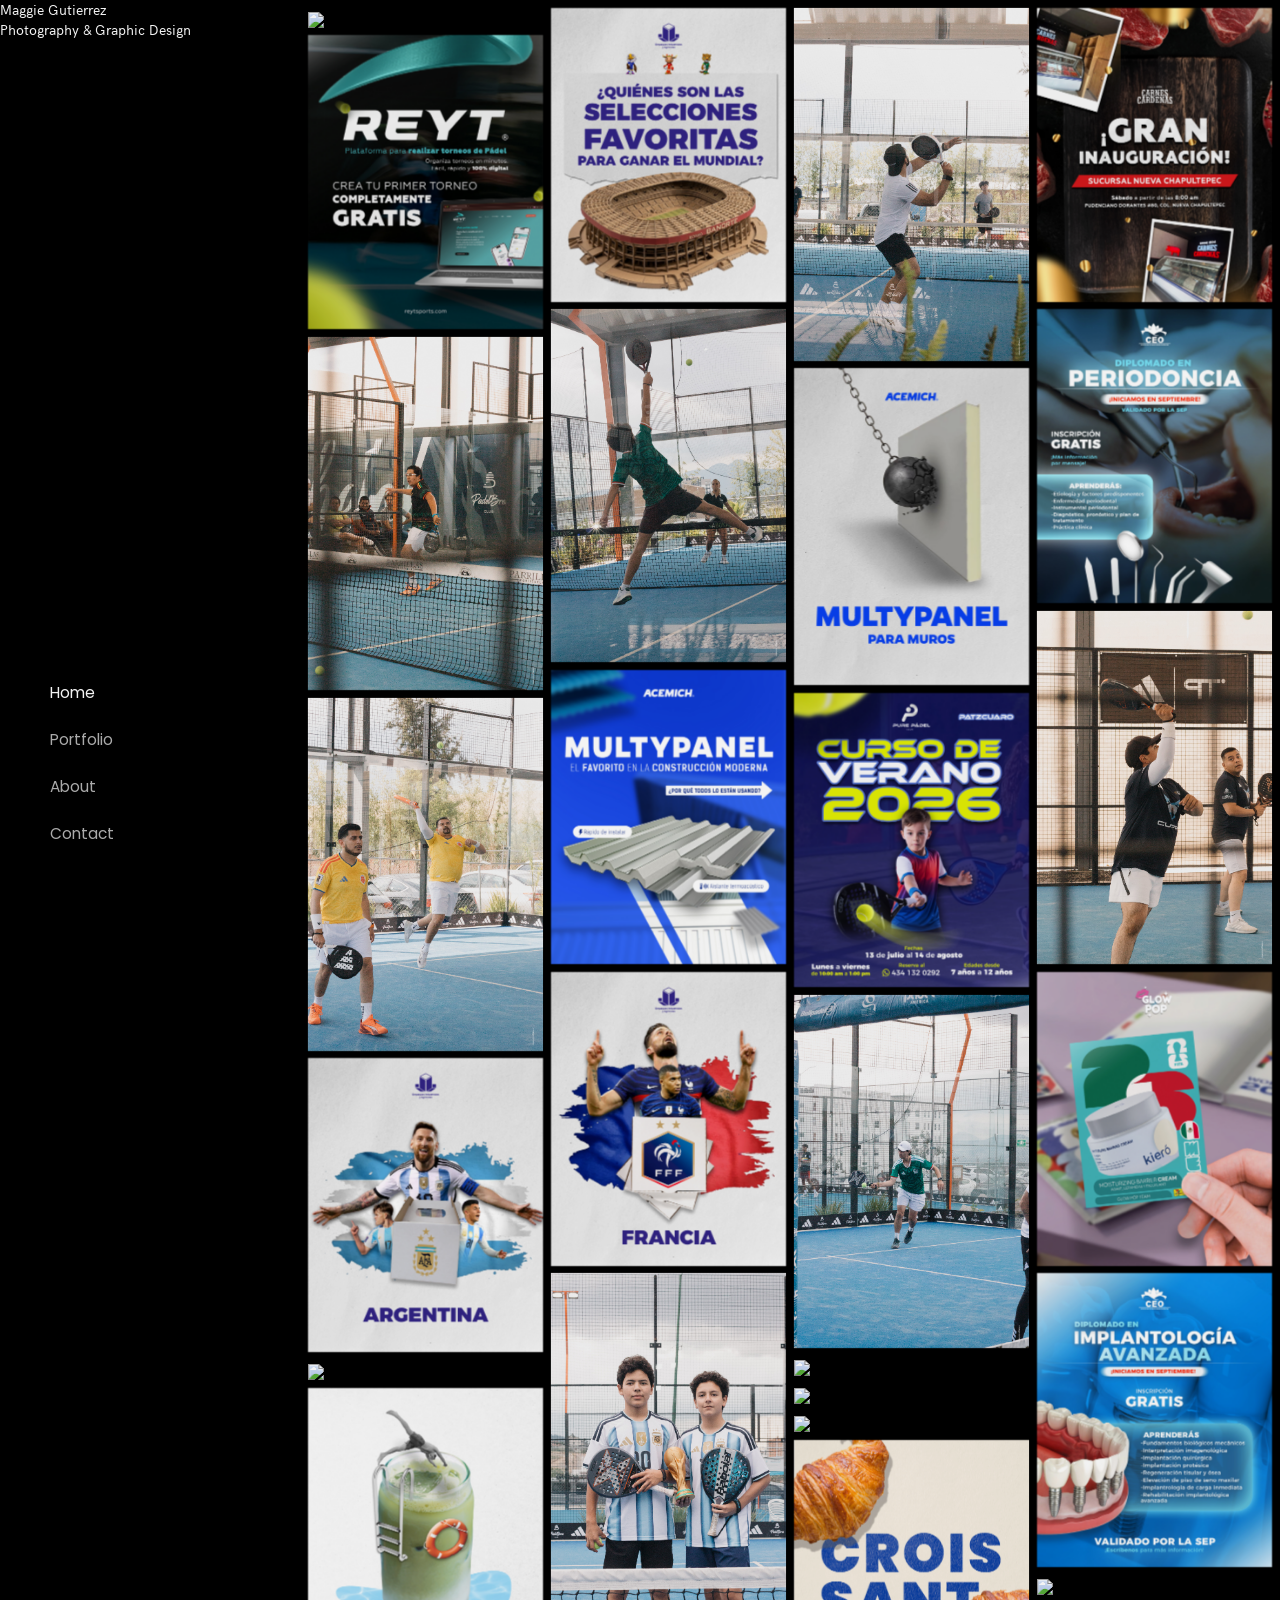
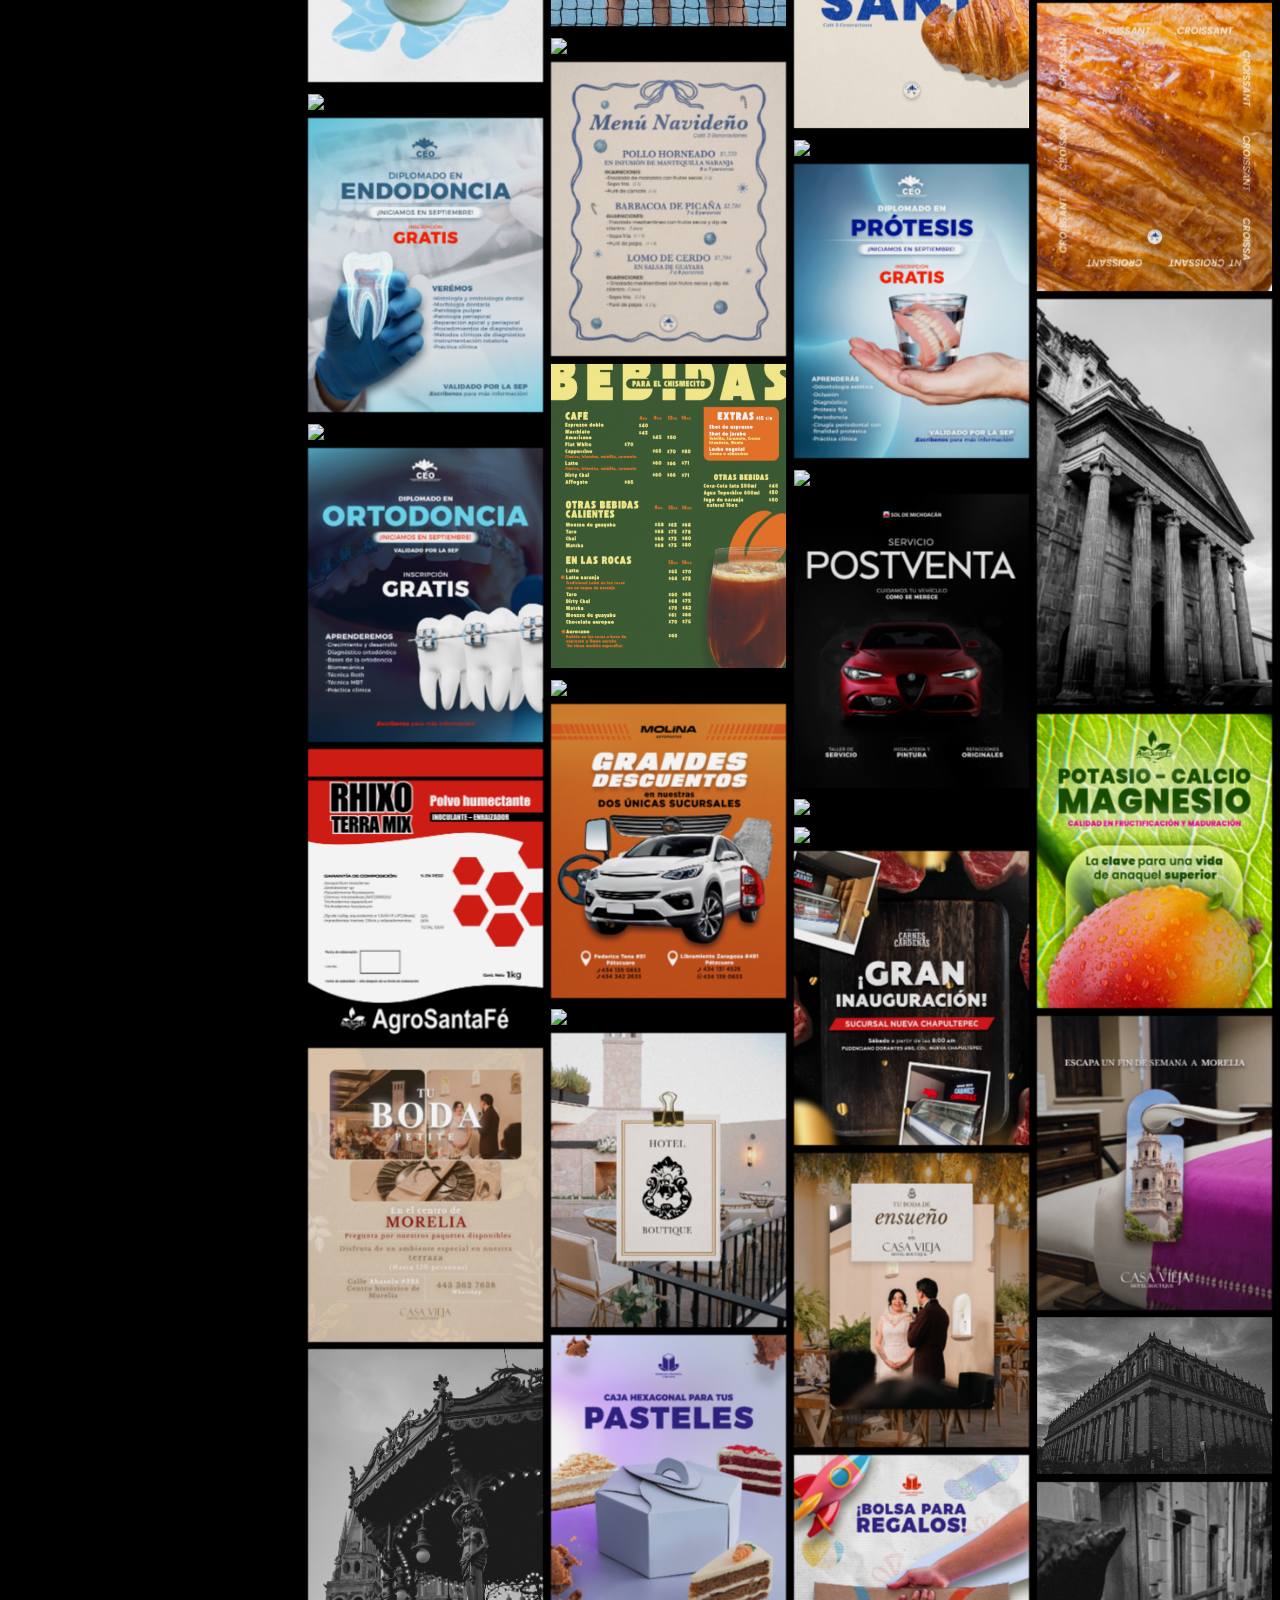
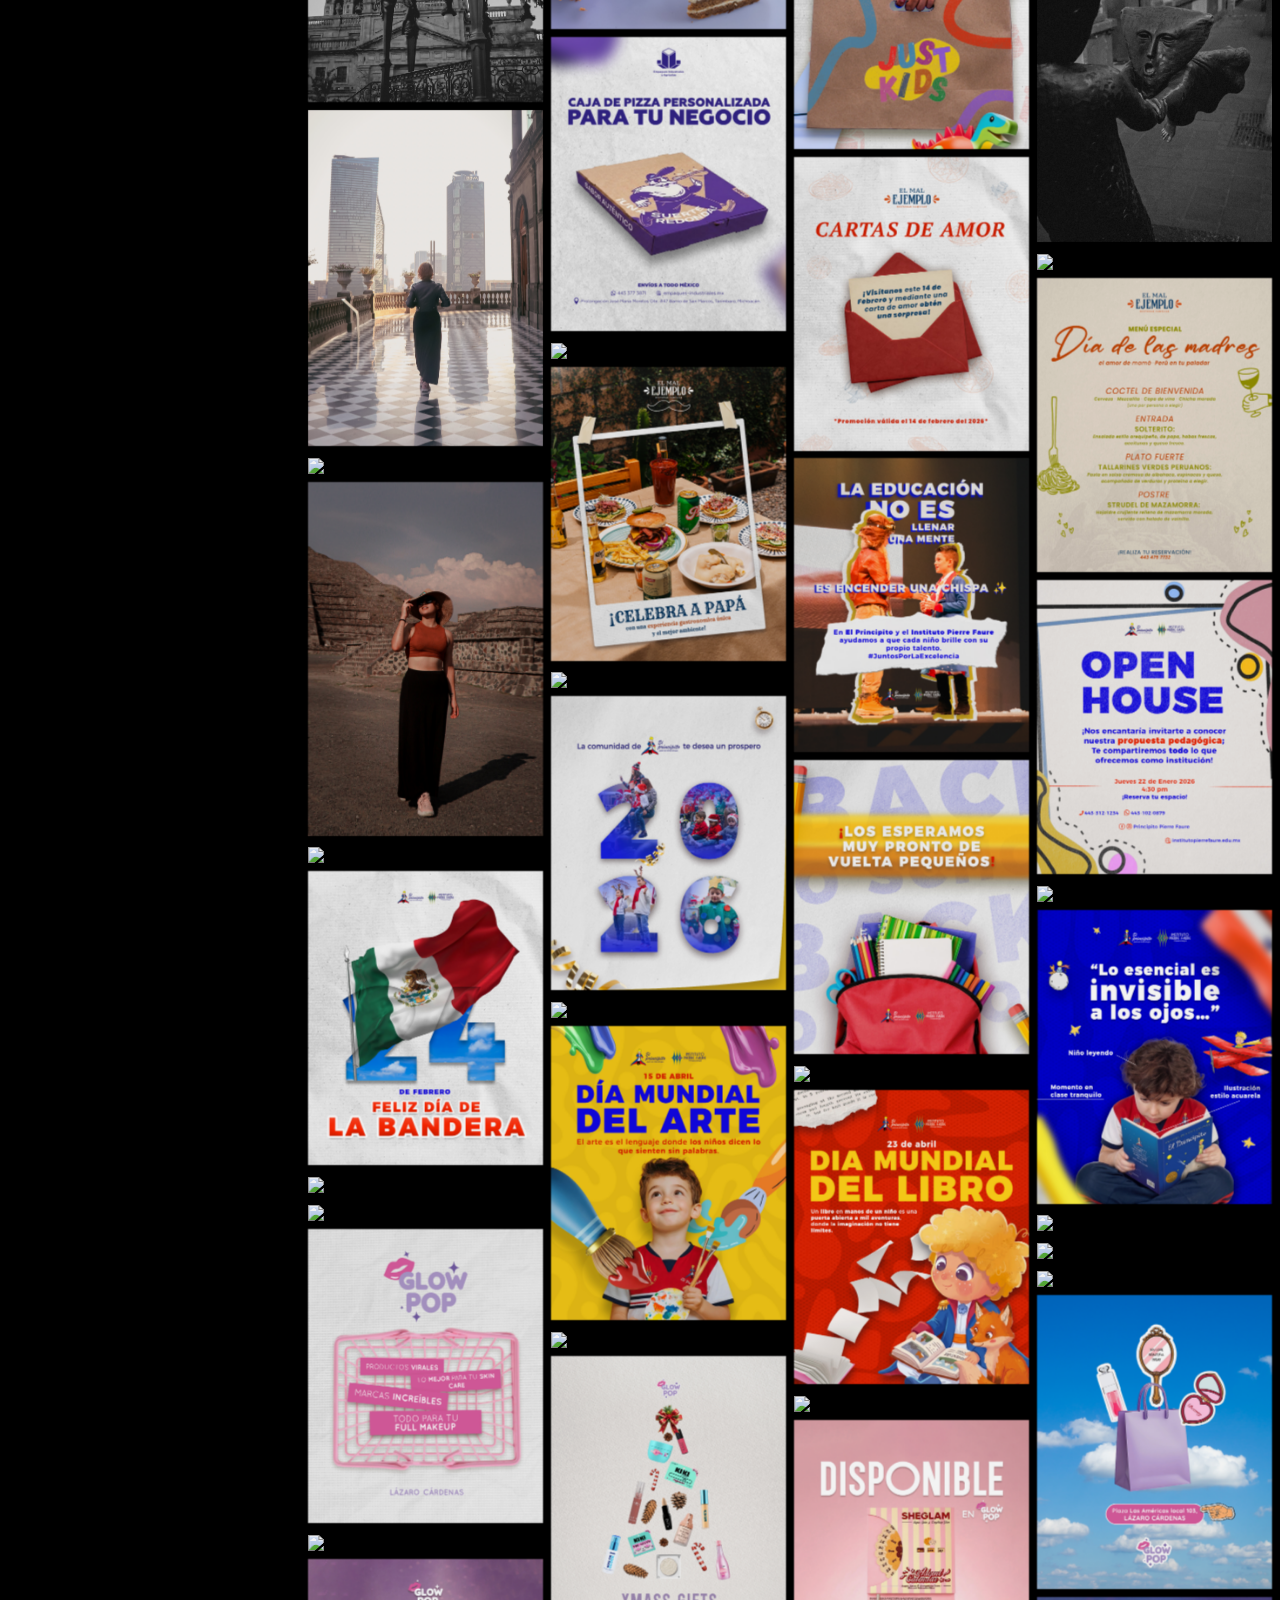
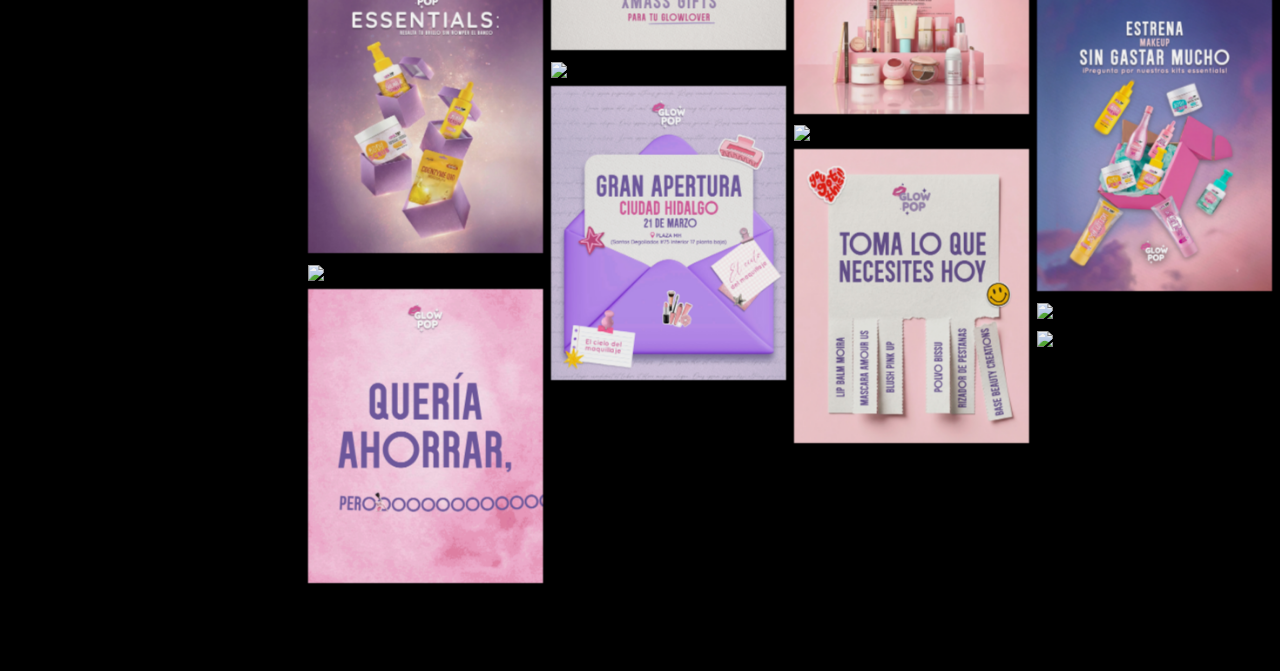
==== commit ce29e60c: "Home paged edited" ====
--- a/index.html
+++ b/index.html
@@ -1,18 +1,23 @@
-<!DOCTYPE html>
+<!doctype html>
 <html>
   <head>
-    <title>Sylk - The Photographer's Portfolio Template</title>
-    <meta name="viewport" content="width=device-width, initial-scale=1, maximum-scale=1">
-    <meta charset="utf-8">
-    <meta name="format-detection" content="telephone=no">
-    <link rel="stylesheet" type="text/css" href="css/core.css">
-    <link rel="stylesheet" type="text/css" href="css/elements.css">
-    <link rel="stylesheet" type="text/css" href="css/custom.css">
-    <link rel="icon" type="image/png" href="favicon.png?version=4">
+    <title>Maggie Gutierrez - Home</title>
+    <meta
+      name="viewport"
+      content="width=device-width, initial-scale=1, maximum-scale=1"
+    />
+    <meta charset="utf-8" />
+    <meta name="format-detection" content="telephone=no" />
+    <link rel="stylesheet" type="text/css" href="../../css/core.css" />
+    <link rel="stylesheet" type="text/css" href="../../css/elements.css" />
+    <link rel="stylesheet" type="text/css" href="../../css/custom.css" />
+    <link rel="icon" type="image/png" href="../../Max-icon.png" />
   </head>
   <body>
-    <div id="wrapper" class="container-fluid">
-      <header id="main-header" class="centered">
+    <div id="wrapper" class="container-fluid sidebar">
+      <aside id="main-sidebar">
+        <span class="name">Maggie Gutierrez</span>
+        <span class="title hidden-xs"><br />Photography & Graphic Design</span>
         <div class="responsive-nav">
           <div class="bar"></div>
           <div class="bar"></div>
@@ -20,90 +25,532 @@
         </div>
         <nav class="main-nav">
           <ul>
-            <li><a href="pages/homepages/home-unique-scroll.html" class="active">Home</a>
-              <ul class="dropdown">
-                <li><a href="pages/homepages/home-unique-scroll.html">Home - Unique scroll</a>
-                </li>
-                <li><a href="pages/homepages/home-image-stack.html">Home - Image stack</a>
-                </li>
-                <li><a href="pages/homepages/home-fullscreen.html">Home - Fullscreen</a>
-                </li>
-                <li><a href="pages/homepages/home-fullscreen-offset.html">Home - Fullscreen offset</a>
-                </li>
-                <li><a href="pages/homepages/home-fullscreen-border.html">Home - Fullscreen border</a>
-                </li>
-                <li><a href="pages/homepages/home-hero-variant-1.html">Home - Hero variant 1</a>
-                </li>
-                <li><a href="pages/homepages/home-hero-variant-2.html">Home - Hero variant 2</a>
-                </li>
-                <li><a href="pages/homepages/home-sidebar-variant-1.html">Home - Sidebar variant 1</a>
-                </li>
-                <li><a href="pages/homepages/home-sidebar-variant-2.html">Home - Sidebar variant 2</a>
-                </li>
-              </ul>
+            <li>
+              <a
+                href="../../pages/homepages/home-sidebar-variant-2.html"
+                class="active"
+                >Home</a
+              >
             </li>
-            <li><a href="pages/portfolio/portfolio-unique-scroll.html">Portfolio</a>
-              <ul class="dropdown">
-                <li><a href="pages/portfolio/portfolio-unique-scroll.html">Portfolio - Unique scroll</a>
-                </li>
-                <li><a href="pages/portfolio/portfolio-classic-2-columns.html">Portfolio Classic - 2 columns</a>
-                </li>
-                <li><a href="pages/portfolio/portfolio-classic-3-columns.html">Portfolio Classic - 3 columns</a>
-                </li>
-                <li><a href="pages/portfolio/portfolio-classic-4-columns.html">Portfolio Classic - 4 columns</a>
-                </li>
-                <li><a href="pages/portfolio/portfolio-masonry.html">Portfolio Masonry - 4 columns</a>
-                </li>
-                <li><a href="pages/portfolio/portfolio-wide-photo.html">Portfolio - Wide photo</a>
-                </li>
-                <li><a href="pages/portfolio/portfolio-category-filters.html">Portfolio - Category filters</a>
-                </li>
-                <li><a href="pages/portfolio/portfolio-titan-slider.html">Portfolio - Titan Slider</a>
-                </li>
-              </ul>
+            <li>
+              <a href="../../pages/portfolio/portfolio-masonry.html"
+                >Portfolio</a
+              >
             </li>
-            <li><a href="pages/about/index.html">About</a>
-            </li>
-            <li><a href="pages/clients/index.html">Clients</a>
-            </li>
-            <li><a href="pages/contact/index.html">Contact</a>
-            </li>
+            <li><a href="../../pages/about/index.html">About</a></li>
+            <li><a href="../../pages/contact/index.html">Contact</a></li>
           </ul>
         </nav>
-      </header>
-      <div class="hero half vcenter border-bottom">
-        <div class="container text-center">
-          <h1>Sylk</h1>
-          <p>The Photographer's Template</p>
-        </div>
-      </div>
-      <section>
-        <div class="img-grid col-3 spacious">
-          <div class="item-sizer"></div><a href="pages/homepages/home-unique-scroll.html" class="item effect"><img src="images/preview/home-unique.jpg">
-                      <div class="caption">Home - Unique</div></a><a href="pages/homepages/home-image-stack.html" class="item effect"><img src="images/preview/home-stack.jpg">
-                      <div class="caption">Home - Stack</div></a><a href="pages/homepages/home-fullscreen.html" class="item effect"><img src="images/preview/home-hero.jpg">
-                      <div class="caption">Home - Fullscreen</div></a><a href="pages/homepages/home-fullscreen-offset.html" class="item effect"><img src="images/preview/home-hero-offset.jpg">
-                      <div class="caption">Home - Fullscreen offset</div></a><a href="pages/portfolio/home-fullscreen-border.html" class="item effect"><img src="images/preview/home-hero-border.jpg">
-                      <div class="caption">Home - Fullscreen border</div></a><a href="pages/homepages/home-hero-variant-1.html" class="item effect"><img src="images/preview/home-hero-1.jpg">
-                      <div class="caption">Home - Hero variant 1</div></a><a href="pages/homepages/home-hero-variant-2.html" class="item effect"><img src="images/preview/home-hero-2.jpg">
-                      <div class="caption">Home - Hero variant 2</div></a><a href="pages/homepages/home-sidebar-variant-1.html" class="item effect"><img src="images/preview/home-sidebar-1.jpg">
-                      <div class="caption">Home - Sidebar variant 1</div></a><a href="pages/homepages/home-sidebar-variant-2.html" class="item effect"><img src="images/preview/home-sidebar-2.jpg">
-                      <div class="caption">Home - Sidebar variant 2</div></a><a href="pages/portfolio/portfolio-unique-scroll.html" class="item effect"><img src="images/preview/portfolio-unique.jpg">
-                      <div class="caption">Portfolio - Unique</div></a><a href="pages/portfolio/portfolio-classic-2-columns.html" class="item effect"><img src="images/preview/portfolio-2-col.jpg">
-                      <div class="caption">Portfolio - 2 Columns</div></a><a href="pages/portfolio/portfolio-classic-3-columns.html" class="item effect"><img src="images/preview/portfolio-3-col.jpg">
-                      <div class="caption">Portfolio - 3 Columns</div></a><a href="pages/portfolio/portfolio-classic-4-columns.html" class="item effect"><img src="images/preview/portfolio-4-col.jpg">
-                      <div class="caption">Portfolio - 4 Columns</div></a><a href="pages/portfolio/portfolio-masonry.html" class="item effect"><img src="images/preview/portfolio-masonry.jpg">
-                      <div class="caption">Portfolio - Masonry</div></a><a href="pages/portfolio/portfolio-wide-photo.html" class="item effect"><img src="images/preview/portfolio-wide.jpg">
-                      <div class="caption">Portfolio - Wide</div></a><a href="pages/portfolio/portfolio-category-filters.html" class="item effect"><img src="images/preview/portfolio-filter.jpg">
-                      <div class="caption">Portfolio - Category Filters</div></a><a href="pages/portfolio/portfolio-titan-slider.html" class="item effect"><img src="images/preview/portfolio-titan-slider.jpg">
-                      <div class="caption">Portfolio - Titan Slider</div></a><a href="pages/about/index.html" class="item effect"><img src="images/preview/about.jpg">
-                      <div class="caption">About</div></a><a href="pages/clients/index.html" class="item effect"><img src="images/preview/clients.jpg">
-                      <div class="caption">Clients</div></a><a href="pages/contact/index.html" class="item effect"><img src="images/preview/contact.jpg">
-                      <div class="caption">Contact</div></a>
+      </aside>
+      <section class="main">
+        <div class="img-grid">
+          <div class="item-sizer"></div>
+          <a
+            href="../../images/portfolio/IMG_7378.jpg"
+            data-caption="Portrait #1"
+            class="item lightbox"
+            ><img src="../../images/portfolio/IMG_7378.jpg" /></a
+          ><a
+            href="../../images/portfolio/1--.jpg"
+            data-caption="Portrait #2"
+            class="item lightbox"
+            ><img src="../../images/portfolio/1--.jpg" /></a
+          ><a
+            href="../../images/portfolio/IMG_9954.jpg"
+            data-caption="Portrait #3"
+            class="item lightbox"
+            ><img src="../../images/portfolio/IMG_9954.jpg" /></a
+          ><a
+            href="../../images/portfolio/CCA-066.jpg"
+            data-caption="Portrait #4"
+            class="item lightbox"
+            ><img src="../../images/portfolio/CCA-066.jpg" /></a
+          ><a
+            href="../../images/portfolio/REY-048.jpg"
+            data-caption="Portrait #5"
+            class="item lightbox"
+            ><img src="../../images/portfolio/REY-048.jpg" /></a
+          ><a
+            href="../../images/portfolio/IMG_9883.jpg"
+            data-caption="Portrait #6"
+            class="item lightbox"
+            ><img src="../../images/portfolio/IMG_9883.jpg" /></a
+          ><a
+            href="../../images/portfolio/1-.jpg"
+            data-caption="Portrait #7"
+            class="item lightbox"
+            ><img src="../../images/portfolio/1-.jpg" /></a
+          ><a
+            href="../../images/portfolio/IMG_9676.jpg"
+            data-caption="Portrait #8"
+            class="item lightbox"
+            ><img src="../../images/portfolio/IMG_9676.jpg" /></a
+          ><a
+            href="../../images/portfolio/1...jpg"
+            data-caption="Portrait #9"
+            class="item lightbox"
+            ><img src="../../images/portfolio/1...jpg" /></a
+          ><a
+            href="../../images/portfolio/IMG_9555.jpg"
+            data-caption="Portrait #10"
+            class="item lightbox"
+            ><img src="../../images/portfolio/IMG_9555.jpg" /></a
+          ><a
+            href="../../images/portfolio/1..jpg"
+            data-caption="Portrait #11"
+            class="item lightbox"
+            ><img src="../../images/portfolio/1..jpg" /></a
+          ><a
+            href="../../images/portfolio/1.jpg"
+            data-caption="Portrait #11"
+            class="item lightbox"
+            ><img src="../../images/portfolio/1.jpg" /></a
+          ><a
+            href="../../images/portfolio/IMG_0002.jpg"
+            data-caption="Portrait #11"
+            class="item lightbox"
+            ><img src="../../images/portfolio/IMG_0002.jpg" /></a
+          ><a
+            href="../../images/portfolio/2--.jpg"
+            data-caption="Portrait #12"
+            class="item lightbox"
+            ><img src="../../images/portfolio/2--.jpg" /></a
+          ><a
+            href="../../images/portfolio/2.-.jpg"
+            data-caption="Portrait #12"
+            class="item lightbox"
+            ><img src="../../images/portfolio/2.-.jpg" /></a
+          ><a
+            href="../../images/portfolio/IMG_0042.jpg"
+            data-caption="Portrait #12"
+            class="item lightbox"
+            ><img src="../../images/portfolio/IMG_0042.jpg" /></a
+          ><a
+            href="../../images/portfolio/3--.jpg"
+            data-caption="Portrait #12"
+            class="item lightbox"
+            ><img src="../../images/portfolio/3--.jpg" /></a
+          ><a
+            href="../../images/portfolio/IMG_0134.jpg"
+            data-caption="Portrait #12"
+            class="item lightbox"
+            ><img src="../../images/portfolio/IMG_0134.jpg" /></a
+          ><a
+            href="../../images/portfolio/3-.jpg"
+            data-caption="Portrait #12"
+            class="item lightbox"
+            ><img src="../../images/portfolio/3-.jpg" /></a
+          ><a
+            href="../../images/portfolio/IMG_1827.jpg"
+            data-caption="Portrait #12"
+            class="item lightbox"
+            ><img src="../../images/portfolio/IMG_1827.jpg" /></a
+          ><a
+            href="../../images/portfolio/3.jpg"
+            data-caption="Portrait #12"
+            class="item lightbox"
+            ><img src="../../images/portfolio/3.jpg" /></a
+          ><a
+            href="../../images/portfolio/IMG_1894.jpg"
+            data-caption="Portrait #12"
+            class="item lightbox"
+            ><img src="../../images/portfolio/IMG_1894.jpg" /></a
+          ><a
+            href="../../images/portfolio/3GEN-001.jpg"
+            data-caption="Portrait #12"
+            class="item lightbox"
+            ><img src="../../images/portfolio/3GEN-001.jpg" /></a
+          ><a
+            href="../../images/portfolio/IMG_1913.jpg"
+            data-caption="Portrait #12"
+            class="item lightbox"
+            ><img src="../../images/portfolio/IMG_1913.jpg" /></a
+          ><a
+            href="../../images/portfolio/3GEN-011_1.jpg"
+            data-caption="Portrait #12"
+            class="item lightbox"
+            ><img src="../../images/portfolio/3GEN-011_1.jpg" /></a
+          ><a
+            href="../../images/portfolio/IMG_1928.jpg"
+            data-caption="Portrait #12"
+            class="item lightbox"
+            ><img src="../../images/portfolio/IMG_1928.jpg" /></a
+          ><a
+            href="../../images/portfolio/3GEN-011_3.jpg"
+            data-caption="Portrait #12"
+            class="item lightbox"
+            ><img src="../../images/portfolio/3GEN-011_3.jpg" /></a
+          ><a
+            href="../../images/portfolio/IMG_1933.jpg"
+            data-caption="Portrait #12"
+            class="item lightbox"
+            ><img src="../../images/portfolio/IMG_1933.jpg" /></a
+          ><a
+            href="../../images/portfolio/3GEN-013.jpg"
+            data-caption="Portrait #12"
+            class="item lightbox"
+            ><img src="../../images/portfolio/3GEN-013.jpg" /></a
+          ><a
+            href="../../images/portfolio/IMG_1945.jpg"
+            data-caption="Portrait #12"
+            class="item lightbox"
+            ><img src="../../images/portfolio/IMG_1945.jpg" /></a
+          ><a
+            href="../../images/portfolio/4.jpg"
+            data-caption="Portrait #12"
+            class="item lightbox"
+            ><img src="../../images/portfolio/4.jpg" /></a
+          ><a
+            href="../../images/portfolio/IMG_1985.jpg"
+            data-caption="Portrait #12"
+            class="item lightbox"
+            ><img src="../../images/portfolio/IMG_1985.jpg" /></a
+          ><a
+            href="../../images/portfolio/5-.jpg"
+            data-caption="Portrait #12"
+            class="item lightbox"
+            ><img src="../../images/portfolio/5-.jpg" /></a
+          ><a
+            href="../../images/portfolio/IMG_20220817_194847_911.jpg"
+            data-caption="Portrait #12"
+            class="item lightbox"
+            ><img src="../../images/portfolio/IMG_20220817_194847_911.jpg" /></a
+          ><a
+            href="../../images/portfolio/5.jpg"
+            data-caption="Portrait #12"
+            class="item lightbox"
+            ><img src="../../images/portfolio/5.jpg" /></a
+          ><a
+            href="../../images/portfolio/IMG_2091.jpg"
+            data-caption="Portrait #12"
+            class="item lightbox"
+            ><img src="../../images/portfolio/IMG_2091.jpg" /></a
+          ><a
+            href="../../images/portfolio/6.jpg"
+            data-caption="Portrait #12"
+            class="item lightbox"
+            ><img src="../../images/portfolio/6.jpg" /></a
+          ><a
+            href="../../images/portfolio/IMG_2102.jpg"
+            data-caption="Portrait #12"
+            class="item lightbox"
+            ><img src="../../images/portfolio/IMG_2102.jpg" /></a
+          ><a
+            href="../../images/portfolio/A8.jpg"
+            data-caption="Portrait #12"
+            class="item lightbox"
+            ><img src="../../images/portfolio/A8.jpg" /></a
+          ><a
+            href="../../images/portfolio/IMG_2109.jpg"
+            data-caption="Portrait #12"
+            class="item lightbox"
+            ><img src="../../images/portfolio/IMG_2109.jpg" /></a
+          ><a
+            href="../../images/portfolio/AML-232.jpg"
+            data-caption="Portrait #12"
+            class="item lightbox"
+            ><img src="../../images/portfolio/AML-232.jpg" /></a
+          ><a
+            href="../../images/portfolio/ASF-006_1.jpg"
+            data-caption="Portrait #12"
+            class="item lightbox"
+            ><img src="../../images/portfolio/ASF-006_1.jpg" /></a
+          ><a
+            href="../../images/portfolio/ASF-006_FRONT.png"
+            data-caption="Portrait #12"
+            class="item lightbox"
+            ><img src="../../images/portfolio/ASF-006_FRONT.png" /></a
+          ><a
+            href="../../images/portfolio/IMG_2188.jpg"
+            data-caption="Portrait #12"
+            class="item lightbox"
+            ><img src="../../images/portfolio/IMG_2188.jpg" /></a
+          ><a
+            href="../../images/portfolio/IMG_2191.jpg"
+            data-caption="Portrait #12"
+            class="item lightbox"
+            ><img src="../../images/portfolio/IMG_2191.jpg" /></a
+          ><a
+            href="../../images/portfolio/CCA-066.jpg"
+            data-caption="Portrait #12"
+            class="item lightbox"
+            ><img src="../../images/portfolio/CCA-066.jpg" /></a
+          ><a
+            href="../../images/portfolio/CÓDIGO QR.jpg"
+            data-caption="Portrait #12"
+            class="item lightbox"
+            ><img src="../../images/portfolio/CÓDIGO QR.jpg" /></a
+          ><a
+            href="../../images/portfolio/CVI-030.jpg"
+            data-caption="Portrait #12"
+            class="item lightbox"
+            ><img src="../../images/portfolio/CVI-030.jpg" /></a
+          ><a
+            href="../../images/portfolio/CVI-035.jpg"
+            data-caption="Portrait #12"
+            class="item lightbox"
+            ><img src="../../images/portfolio/CVI-035.jpg" /></a
+          ><a
+            href="../../images/portfolio/CVI-042.jpg"
+            data-caption="Portrait #12"
+            class="item lightbox"
+            ><img src="../../images/portfolio/CVI-042.jpg" /></a
+          ><a
+            href="../../images/portfolio/CVI-043.jpg"
+            data-caption="Portrait #12"
+            class="item lightbox"
+            ><img src="../../images/portfolio/CVI-043.jpg" /></a
+          ><a
+            href="../../images/portfolio/IMG_2220.jpg"
+            data-caption="Portrait #12"
+            class="item lightbox"
+            ><img src="../../images/portfolio/IMG_2220.jpg" /></a
+          ><a
+            href="../../images/portfolio/EIA-062.jpg"
+            data-caption="Portrait #12"
+            class="item lightbox"
+            ><img src="../../images/portfolio/EIA-062.jpg" /></a
+          ><a
+            href="../../images/portfolio/IMG_2244.jpg"
+            data-caption="Portrait #12"
+            class="item lightbox"
+            ><img src="../../images/portfolio/IMG_2244.jpg" /></a
+          ><a
+            href="../../images/portfolio/EIA-069.jpg"
+            data-caption="Portrait #12"
+            class="item lightbox"
+            ><img src="../../images/portfolio/EIA-069.jpg" /></a
+          ><a
+            href="../../images/portfolio/IMG_2380.jpg"
+            data-caption="Portrait #12"
+            class="item lightbox"
+            ><img src="../../images/portfolio/IMG_2380.jpg" /></a
+          ><a
+            href="../../images/portfolio/EIA-083.jpg"
+            data-caption="Portrait #12"
+            class="item lightbox"
+            ><img src="../../images/portfolio/EIA-083.jpg" /></a
+          ><a
+            href="../../images/portfolio/IMG_3255.jpg"
+            data-caption="Portrait #12"
+            class="item lightbox"
+            ><img src="../../images/portfolio/IMG_3255.jpg" /></a
+          ><a
+            href="../../images/portfolio/EME-042.jpg"
+            data-caption="Portrait #12"
+            class="item lightbox"
+            ><img src="../../images/portfolio/EME-042.jpg" /></a
+          ><a
+            href="../../images/portfolio/IMG_3266.jpg"
+            data-caption="Portrait #12"
+            class="item lightbox"
+            ><img src="../../images/portfolio/IMG_3266.jpg" /></a
+          ><a
+            href="../../images/portfolio/EME-049.jpg"
+            data-caption="Portrait #12"
+            class="item lightbox"
+            ><img src="../../images/portfolio/EME-049.jpg" /></a
+          ><a
+            href="../../images/portfolio/IMG_3438.jpg"
+            data-caption="Portrait #12"
+            class="item lightbox"
+            ><img src="../../images/portfolio/IMG_3438.jpg" /></a
+          ><a
+            href="../../images/portfolio/EME-056.jpg"
+            data-caption="Portrait #12"
+            class="item lightbox"
+            ><img src="../../images/portfolio/EME-056.jpg" /></a
+          ><a
+            href="../../images/portfolio/IMG_3438.jpg"
+            data-caption="Portrait #12"
+            class="item lightbox"
+            ><img src="../../images/portfolio/IMG_3438.jpg" /></a
+          ><a
+            href="../../images/portfolio/EPR-294.jpg"
+            data-caption="Portrait #12"
+            class="item lightbox"
+            ><img src="../../images/portfolio/EPR-294.jpg" /></a
+          ><a
+            href="../../images/portfolio/IMG_3453.jpg"
+            data-caption="Portrait #12"
+            class="item lightbox"
+            ><img src="../../images/portfolio/IMG_3453.jpg" /></a
+          ><a
+            href="../../images/portfolio/EPR-301_2.jpg"
+            data-caption="Portrait #12"
+            class="item lightbox"
+            ><img src="../../images/portfolio/EPR-301_2.jpg" /></a
+          ><a
+            href="../../images/portfolio/IMG_3628.jpg"
+            data-caption="Portrait #12"
+            class="item lightbox"
+            ><img src="../../images/portfolio/IMG_3628.jpg" /></a
+          ><a
+            href="../../images/portfolio/EPR-303.jpg"
+            data-caption="Portrait #12"
+            class="item lightbox"
+            ><img src="../../images/portfolio/EPR-303.jpg" /></a
+          ><a
+            href="../../images/portfolio/EPR-304.jpg"
+            data-caption="Portrait #12"
+            class="item lightbox"
+            ><img src="../../images/portfolio/EPR-304.jpg" /></a
+          ><a
+            href="../../images/portfolio/IMG_3677 (1).jpg"
+            data-caption="Portrait #12"
+            class="item lightbox"
+            ><img src="../../images/portfolio/IMG_3677 (1).jpg" /></a
+          ><a
+            href="../../images/portfolio/EPR-313.jpg"
+            data-caption="Portrait #12"
+            class="item lightbox"
+            ><img src="../../images/portfolio/EPR-313.jpg" /></a
+          ><a
+            href="../../images/portfolio/IMG_3696.jpg"
+            data-caption="Portrait #12"
+            class="item lightbox"
+            ><img src="../../images/portfolio/IMG_3696.jpg" /></a
+          ><a
+            href="../../images/portfolio/EPR-323.jpg"
+            data-caption="Portrait #12"
+            class="item lightbox"
+            ><img src="../../images/portfolio/EPR-323.jpg" /></a
+          ><a
+            href="../../images/portfolio/IMG_3732.jpg"
+            data-caption="Portrait #12"
+            class="item lightbox"
+            ><img src="../../images/portfolio/IMG_3732.jpg" /></a
+          ><a
+            href="../../images/portfolio/EPR-326.jpg"
+            data-caption="Portrait #12"
+            class="item lightbox"
+            ><img src="../../images/portfolio/EPR-326.jpg" /></a
+          ><a
+            href="../../images/portfolio/IMG_3736 (1).jpg"
+            data-caption="Portrait #12"
+            class="item lightbox"
+            ><img src="../../images/portfolio/IMG_3736 (1).jpg" /></a
+          ><a
+            href="../../images/portfolio/EPR-329.jpg"
+            data-caption="Portrait #12"
+            class="item lightbox"
+            ><img src="../../images/portfolio/EPR-329.jpg" /></a
+          ><a
+            href="../../images/portfolio/IMG_3738 (1).jpg"
+            data-caption="Portrait #12"
+            class="item lightbox"
+            ><img src="../../images/portfolio/IMG_3738 (1).jpg" /></a
+          ><a
+            href="../../images/portfolio/Food menu mockup.jpg"
+            data-caption="Portrait #12"
+            class="item lightbox"
+            ><img src="../../images/portfolio/Food menu mockup.jpg" /></a
+          ><a
+            href="../../images/portfolio/IMG_3740.jpg"
+            data-caption="Portrait #12"
+            class="item lightbox"
+            ><img src="../../images/portfolio/IMG_3740.jpg" /></a
+          ><a
+            href="../../images/portfolio/GLO-005.jpg"
+            data-caption="Portrait #12"
+            class="item lightbox"
+            ><img src="../../images/portfolio/GLO-005.jpg" /></a
+          ><a
+            href="../../images/portfolio/IMG_3829 (1).jpg"
+            data-caption="Portrait #12"
+            class="item lightbox"
+            ><img src="../../images/portfolio/IMG_3829 (1).jpg" /></a
+          ><a
+            href="../../images/portfolio/IMG_3836.jpg"
+            data-caption="Portrait #12"
+            class="item lightbox"
+            ><img src="../../images/portfolio/IMG_3836.jpg" /></a
+          ><a
+            href="../../images/portfolio/GLO-013.jpg"
+            data-caption="Portrait #12"
+            class="item lightbox"
+            ><img src="../../images/portfolio/GLO-013.jpg" /></a
+          ><a
+            href="../../images/portfolio/IMG_3901.jpg"
+            data-caption="Portrait #12"
+            class="item lightbox"
+            ><img src="../../images/portfolio/IMG_3901.jpg" /></a
+          ><a
+            href="../../images/portfolio/GLO-032.jpg"
+            data-caption="Portrait #12"
+            class="item lightbox"
+            ><img src="../../images/portfolio/GLO-032.jpg" /></a
+          ><a
+            href="../../images/portfolio/IMG_3908.jpg"
+            data-caption="Portrait #12"
+            class="item lightbox"
+            ><img src="../../images/portfolio/IMG_3908.jpg" /></a
+          ><a
+            href="../../images/portfolio/GLO-036.jpg"
+            data-caption="Portrait #12"
+            class="item lightbox"
+            ><img src="../../images/portfolio/GLO-036.jpg" /></a
+          ><a
+            href="../../images/portfolio/IMG_3911.jpg"
+            data-caption="Portrait #12"
+            class="item lightbox"
+            ><img src="../../images/portfolio/IMG_3911.jpg" /></a
+          ><a
+            href="../../images/portfolio/GLO-039.jpg"
+            data-caption="Portrait #12"
+            class="item lightbox"
+            ><img src="../../images/portfolio/GLO-039.jpg" /></a
+          ><a
+            href="../../images/portfolio/GLO-044.jpg"
+            data-caption="Portrait #12"
+            class="item lightbox"
+            ><img src="../../images/portfolio/GLO-044.jpg" /></a
+          ><a
+            href="../../images/portfolio/IMG_3920.jpg"
+            data-caption="Portrait #12"
+            class="item lightbox"
+            ><img src="../../images/portfolio/IMG_3920.jpg" /></a
+          ><a
+            href="../../images/portfolio/GLO-056.jpg"
+            data-caption="Portrait #12"
+            class="item lightbox"
+            ><img src="../../images/portfolio/GLO-056.jpg" /></a
+          ><a
+            href="../../images/portfolio/IMG_3940.jpg"
+            data-caption="Portrait #12"
+            class="item lightbox"
+            ><img src="../../images/portfolio/IMG_3940.jpg" /></a
+          ><a
+            href="../../images/portfolio/GLO-063.jpg"
+            data-caption="Portrait #12"
+            class="item lightbox"
+            ><img src="../../images/portfolio/GLO-063.jpg" /></a
+          ><a
+            href="../../images/portfolio/IMG_3969.jpg"
+            data-caption="Portrait #12"
+            class="item lightbox"
+            ><img src="../../images/portfolio/IMG_3969.jpg" /></a
+          ><a
+            href="../../images/portfolio/GLO-072_1.gif"
+            data-caption="Portrait #12"
+            class="item lightbox"
+            ><img src="../../images/portfolio/GLO-072_1.gif" /></a
+          ><a
+            href="../../images/portfolio/IMG_3732.jpg"
+            data-caption="Portrait #12"
+            class="item lightbox"
+            ><img src="../../images/portfolio/IMG_3732.jpg" /></a
+          ><a
+            href="../../images/portfolio/GLO-072_5.gif"
+            data-caption="Portrait #12"
+            class="item lightbox"
+            ><img src="../../images/portfolio/GLO-072_5.gif"
+          /></a>
         </div>
       </section>
     </div>
-    <script src="js/vendor.js"></script>
-    <script src="js/functions.js"></script>
+    <script src="../../js/vendor.js"></script>
+    <script src="../../js/functions.js"></script>
+    <script src="../../modules/tera-lightbox/tera-lightbox.js"></script>
   </body>
-</html>+</html>
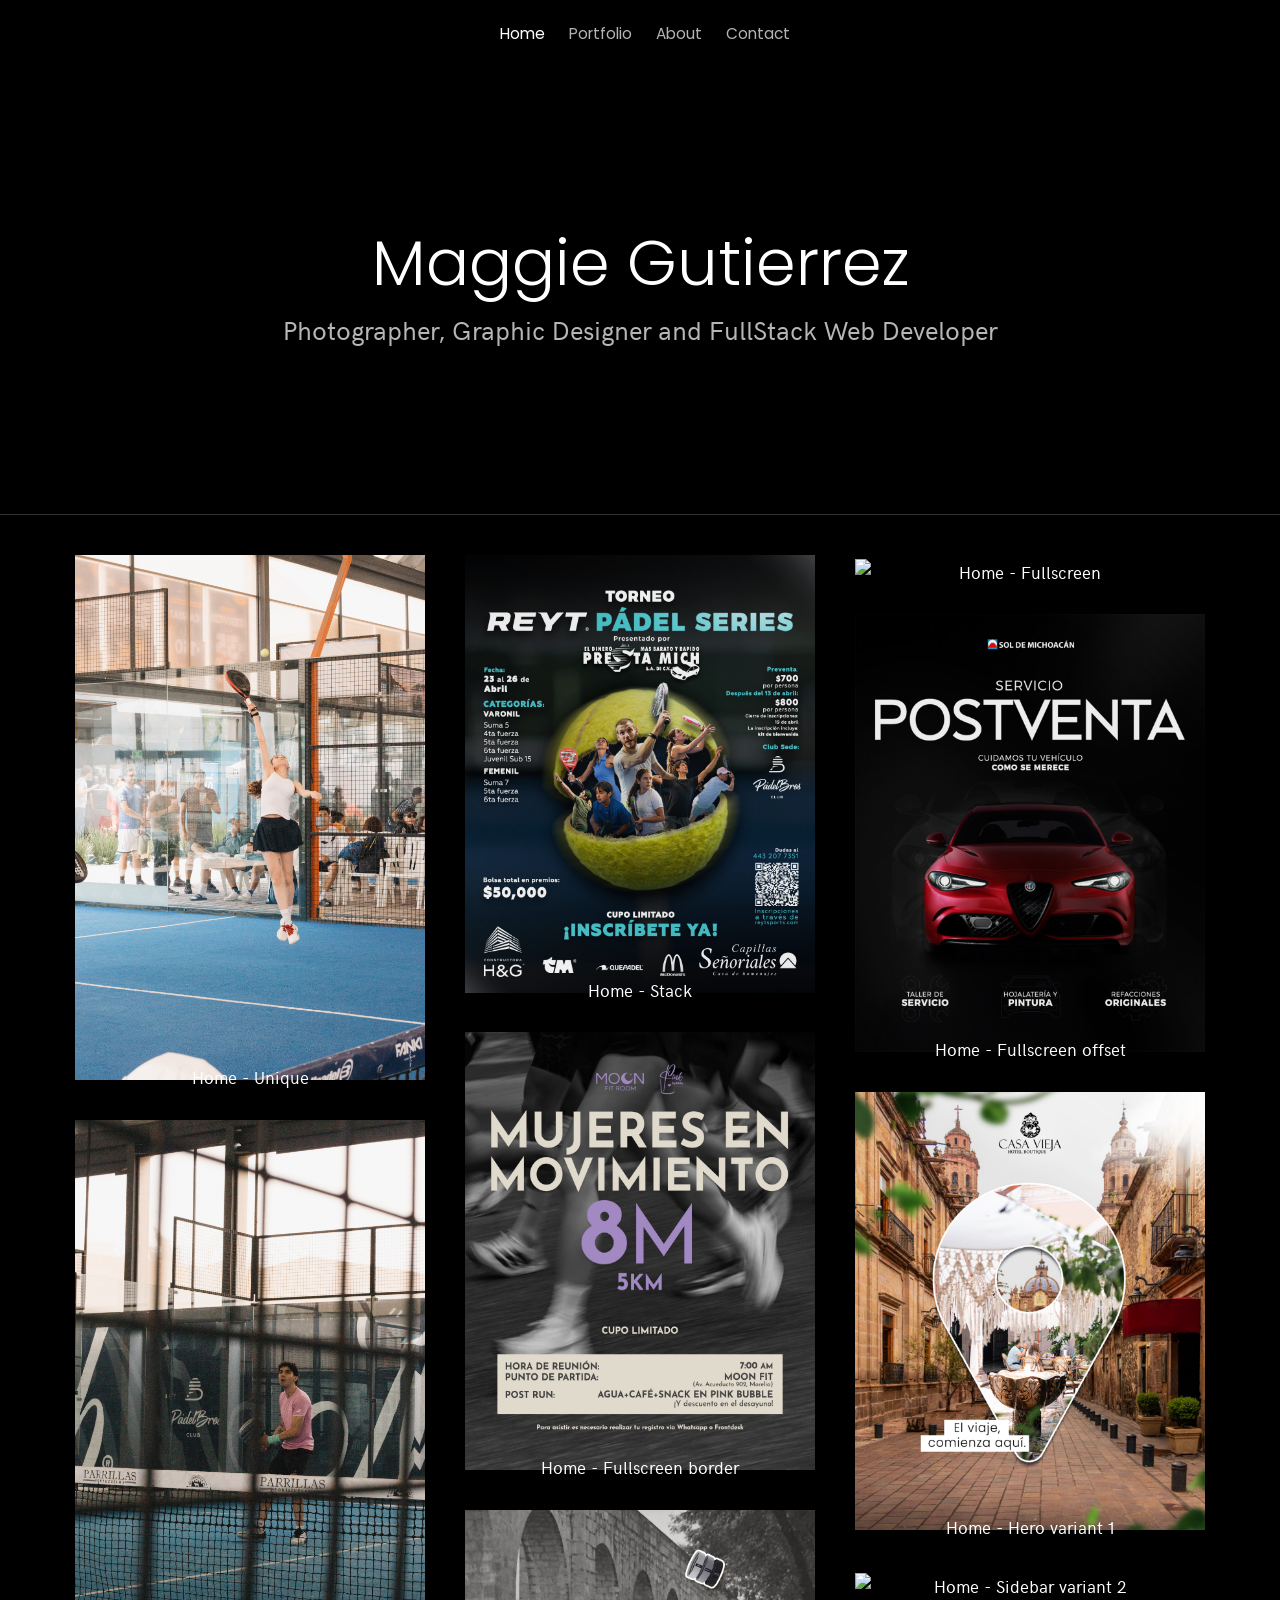
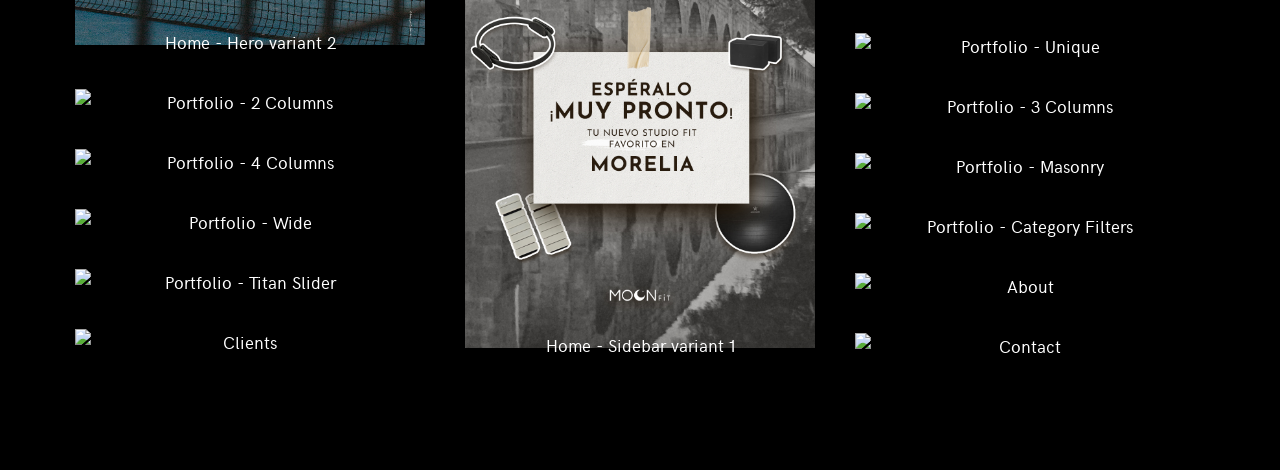
==== commit d4b61494: "Some media added to the main page" ====
--- a/index.html
+++ b/index.html
@@ -1,23 +1,21 @@
 <!doctype html>
 <html>
   <head>
-    <title>Maggie Gutierrez - Home</title>
+    <title>Maggie Gutierrez - Start</title>
     <meta
       name="viewport"
       content="width=device-width, initial-scale=1, maximum-scale=1"
     />
     <meta charset="utf-8" />
     <meta name="format-detection" content="telephone=no" />
-    <link rel="stylesheet" type="text/css" href="../../css/core.css" />
-    <link rel="stylesheet" type="text/css" href="../../css/elements.css" />
-    <link rel="stylesheet" type="text/css" href="../../css/custom.css" />
-    <link rel="icon" type="image/png" href="../../Max-icon.png" />
+    <link rel="stylesheet" type="text/css" href="css/core.css" />
+    <link rel="stylesheet" type="text/css" href="css/elements.css" />
+    <link rel="stylesheet" type="text/css" href="css/custom.css" />
+    <link rel="icon" type="image/png" href="Max-icon.png" />
   </head>
   <body>
-    <div id="wrapper" class="container-fluid sidebar">
-      <aside id="main-sidebar">
-        <span class="name">Maggie Gutierrez</span>
-        <span class="title hidden-xs"><br />Photography & Graphic Design</span>
+    <div id="wrapper" class="container-fluid">
+      <header id="main-header" class="centered">
         <div class="responsive-nav">
           <div class="bar"></div>
           <div class="bar"></div>
@@ -27,530 +25,107 @@
           <ul>
             <li>
               <a
-                href="../../pages/homepages/home-sidebar-variant-2.html"
+                href="pages/homepages/home-sidebar-variant-2.html"
                 class="active"
                 >Home</a
               >
             </li>
             <li>
-              <a href="../../pages/portfolio/portfolio-masonry.html"
-                >Portfolio</a
-              >
+              <a href="pages/portfolio/portfolio-masonry.html">Portfolio</a>
             </li>
-            <li><a href="../../pages/about/index.html">About</a></li>
-            <li><a href="../../pages/contact/index.html">Contact</a></li>
+            <li><a href="pages/about/index.html">About</a></li>
+            <li><a href="pages/contact/index.html">Contact</a></li>
           </ul>
         </nav>
-      </aside>
-      <section class="main">
-        <div class="img-grid">
+      </header>
+      <div class="hero half vcenter border-bottom">
+        <div class="container text-center">
+          <h1>Maggie Gutierrez</h1>
+          <p>Photographer, Graphic Designer and FullStack Web Developer</p>
+        </div>
+      </div>
+      <section>
+        <div class="img-grid col-3 spacious">
           <div class="item-sizer"></div>
-          <a
-            href="../../images/portfolio/IMG_7378.jpg"
-            data-caption="Portrait #1"
-            class="item lightbox"
-            ><img src="../../images/portfolio/IMG_7378.jpg" /></a
+          <a href="" class="item effect"
+            ><img src="images/portfolio/IMG_9538.jpg" />
+            <div class="caption">Home - Unique</div></a
+          ><a href="" class="item effect"
+            ><img src="images/portfolio/REY-039_1.jpg" />
+            <div class="caption">Home - Stack</div></a
+          ><a href="" class="item effect"
+            ><img src="images/portfolio/IMG_7153.jpg" />
+            <div class="caption">Home - Fullscreen</div></a
+          ><a href="" class="item effect"
+            ><img src="images/portfolio/A8.jpg" />
+            <div class="caption">Home - Fullscreen offset</div></a
+          ><a href="" class="item effect"
+            ><img src="images/portfolio/MOON-056.jpg" />
+            <div class="caption">Home - Fullscreen border</div></a
+          ><a href="" class="item effect"
+            ><img src="images/portfolio/HCV-194.jpg" />
+            <div class="caption">Home - Hero variant 1</div></a
+          ><a href="" class="item effect"
+            ><img src="images/portfolio/IMG_9219.jpg" />
+            <div class="caption">Home - Hero variant 2</div></a
+          ><a href="" class="item effect"
+            ><img src="images/portfolio/MOON-016.jpg" />
+            <div class="caption">Home - Sidebar variant 1</div></a
+          ><a href="" class="item effect"
+            ><img src="images/preview/home-sidebar-2.jpg" />
+            <div class="caption">Home - Sidebar variant 2</div></a
           ><a
-            href="../../images/portfolio/1--.jpg"
-            data-caption="Portrait #2"
-            class="item lightbox"
-            ><img src="../../images/portfolio/1--.jpg" /></a
+            href="pages/portfolio/portfolio-unique-scroll.html"
+            class="item effect"
+            ><img src="images/preview/portfolio-unique.jpg" />
+            <div class="caption">Portfolio - Unique</div></a
           ><a
-            href="../../images/portfolio/IMG_9954.jpg"
-            data-caption="Portrait #3"
-            class="item lightbox"
-            ><img src="../../images/portfolio/IMG_9954.jpg" /></a
+            href="pages/portfolio/portfolio-classic-2-columns.html"
+            class="item effect"
+            ><img src="images/preview/portfolio-2-col.jpg" />
+            <div class="caption">Portfolio - 2 Columns</div></a
           ><a
-            href="../../images/portfolio/CCA-066.jpg"
-            data-caption="Portrait #4"
-            class="item lightbox"
-            ><img src="../../images/portfolio/CCA-066.jpg" /></a
+            href="pages/portfolio/portfolio-classic-3-columns.html"
+            class="item effect"
+            ><img src="images/preview/portfolio-3-col.jpg" />
+            <div class="caption">Portfolio - 3 Columns</div></a
           ><a
-            href="../../images/portfolio/REY-048.jpg"
-            data-caption="Portrait #5"
-            class="item lightbox"
-            ><img src="../../images/portfolio/REY-048.jpg" /></a
+            href="pages/portfolio/portfolio-classic-4-columns.html"
+            class="item effect"
+            ><img src="images/preview/portfolio-4-col.jpg" />
+            <div class="caption">Portfolio - 4 Columns</div></a
+          ><a href="pages/portfolio/portfolio-masonry.html" class="item effect"
+            ><img src="images/preview/portfolio-masonry.jpg" />
+            <div class="caption">Portfolio - Masonry</div></a
           ><a
-            href="../../images/portfolio/IMG_9883.jpg"
-            data-caption="Portrait #6"
-            class="item lightbox"
-            ><img src="../../images/portfolio/IMG_9883.jpg" /></a
+            href="pages/portfolio/portfolio-wide-photo.html"
+            class="item effect"
+            ><img src="images/preview/portfolio-wide.jpg" />
+            <div class="caption">Portfolio - Wide</div></a
           ><a
-            href="../../images/portfolio/1-.jpg"
-            data-caption="Portrait #7"
-            class="item lightbox"
-            ><img src="../../images/portfolio/1-.jpg" /></a
+            href="pages/portfolio/portfolio-category-filters.html"
+            class="item effect"
+            ><img src="images/preview/portfolio-filter.jpg" />
+            <div class="caption">Portfolio - Category Filters</div></a
           ><a
-            href="../../images/portfolio/IMG_9676.jpg"
-            data-caption="Portrait #8"
-            class="item lightbox"
-            ><img src="../../images/portfolio/IMG_9676.jpg" /></a
-          ><a
-            href="../../images/portfolio/1...jpg"
-            data-caption="Portrait #9"
-            class="item lightbox"
-            ><img src="../../images/portfolio/1...jpg" /></a
-          ><a
-            href="../../images/portfolio/IMG_9555.jpg"
-            data-caption="Portrait #10"
-            class="item lightbox"
-            ><img src="../../images/portfolio/IMG_9555.jpg" /></a
-          ><a
-            href="../../images/portfolio/1..jpg"
-            data-caption="Portrait #11"
-            class="item lightbox"
-            ><img src="../../images/portfolio/1..jpg" /></a
-          ><a
-            href="../../images/portfolio/1.jpg"
-            data-caption="Portrait #11"
-            class="item lightbox"
-            ><img src="../../images/portfolio/1.jpg" /></a
-          ><a
-            href="../../images/portfolio/IMG_0002.jpg"
-            data-caption="Portrait #11"
-            class="item lightbox"
-            ><img src="../../images/portfolio/IMG_0002.jpg" /></a
-          ><a
-            href="../../images/portfolio/2--.jpg"
-            data-caption="Portrait #12"
-            class="item lightbox"
-            ><img src="../../images/portfolio/2--.jpg" /></a
-          ><a
-            href="../../images/portfolio/2.-.jpg"
-            data-caption="Portrait #12"
-            class="item lightbox"
-            ><img src="../../images/portfolio/2.-.jpg" /></a
-          ><a
-            href="../../images/portfolio/IMG_0042.jpg"
-            data-caption="Portrait #12"
-            class="item lightbox"
-            ><img src="../../images/portfolio/IMG_0042.jpg" /></a
-          ><a
-            href="../../images/portfolio/3--.jpg"
-            data-caption="Portrait #12"
-            class="item lightbox"
-            ><img src="../../images/portfolio/3--.jpg" /></a
-          ><a
-            href="../../images/portfolio/IMG_0134.jpg"
-            data-caption="Portrait #12"
-            class="item lightbox"
-            ><img src="../../images/portfolio/IMG_0134.jpg" /></a
-          ><a
-            href="../../images/portfolio/3-.jpg"
-            data-caption="Portrait #12"
-            class="item lightbox"
-            ><img src="../../images/portfolio/3-.jpg" /></a
-          ><a
-            href="../../images/portfolio/IMG_1827.jpg"
-            data-caption="Portrait #12"
-            class="item lightbox"
-            ><img src="../../images/portfolio/IMG_1827.jpg" /></a
-          ><a
-            href="../../images/portfolio/3.jpg"
-            data-caption="Portrait #12"
-            class="item lightbox"
-            ><img src="../../images/portfolio/3.jpg" /></a
-          ><a
-            href="../../images/portfolio/IMG_1894.jpg"
-            data-caption="Portrait #12"
-            class="item lightbox"
-            ><img src="../../images/portfolio/IMG_1894.jpg" /></a
-          ><a
-            href="../../images/portfolio/3GEN-001.jpg"
-            data-caption="Portrait #12"
-            class="item lightbox"
-            ><img src="../../images/portfolio/3GEN-001.jpg" /></a
-          ><a
-            href="../../images/portfolio/IMG_1913.jpg"
-            data-caption="Portrait #12"
-            class="item lightbox"
-            ><img src="../../images/portfolio/IMG_1913.jpg" /></a
-          ><a
-            href="../../images/portfolio/3GEN-011_1.jpg"
-            data-caption="Portrait #12"
-            class="item lightbox"
-            ><img src="../../images/portfolio/3GEN-011_1.jpg" /></a
-          ><a
-            href="../../images/portfolio/IMG_1928.jpg"
-            data-caption="Portrait #12"
-            class="item lightbox"
-            ><img src="../../images/portfolio/IMG_1928.jpg" /></a
-          ><a
-            href="../../images/portfolio/3GEN-011_3.jpg"
-            data-caption="Portrait #12"
-            class="item lightbox"
-            ><img src="../../images/portfolio/3GEN-011_3.jpg" /></a
-          ><a
-            href="../../images/portfolio/IMG_1933.jpg"
-            data-caption="Portrait #12"
-            class="item lightbox"
-            ><img src="../../images/portfolio/IMG_1933.jpg" /></a
-          ><a
-            href="../../images/portfolio/3GEN-013.jpg"
-            data-caption="Portrait #12"
-            class="item lightbox"
-            ><img src="../../images/portfolio/3GEN-013.jpg" /></a
-          ><a
-            href="../../images/portfolio/IMG_1945.jpg"
-            data-caption="Portrait #12"
-            class="item lightbox"
-            ><img src="../../images/portfolio/IMG_1945.jpg" /></a
-          ><a
-            href="../../images/portfolio/4.jpg"
-            data-caption="Portrait #12"
-            class="item lightbox"
-            ><img src="../../images/portfolio/4.jpg" /></a
-          ><a
-            href="../../images/portfolio/IMG_1985.jpg"
-            data-caption="Portrait #12"
-            class="item lightbox"
-            ><img src="../../images/portfolio/IMG_1985.jpg" /></a
-          ><a
-            href="../../images/portfolio/5-.jpg"
-            data-caption="Portrait #12"
-            class="item lightbox"
-            ><img src="../../images/portfolio/5-.jpg" /></a
-          ><a
-            href="../../images/portfolio/IMG_20220817_194847_911.jpg"
-            data-caption="Portrait #12"
-            class="item lightbox"
-            ><img src="../../images/portfolio/IMG_20220817_194847_911.jpg" /></a
-          ><a
-            href="../../images/portfolio/5.jpg"
-            data-caption="Portrait #12"
-            class="item lightbox"
-            ><img src="../../images/portfolio/5.jpg" /></a
-          ><a
-            href="../../images/portfolio/IMG_2091.jpg"
-            data-caption="Portrait #12"
-            class="item lightbox"
-            ><img src="../../images/portfolio/IMG_2091.jpg" /></a
-          ><a
-            href="../../images/portfolio/6.jpg"
-            data-caption="Portrait #12"
-            class="item lightbox"
-            ><img src="../../images/portfolio/6.jpg" /></a
-          ><a
-            href="../../images/portfolio/IMG_2102.jpg"
-            data-caption="Portrait #12"
-            class="item lightbox"
-            ><img src="../../images/portfolio/IMG_2102.jpg" /></a
-          ><a
-            href="../../images/portfolio/A8.jpg"
-            data-caption="Portrait #12"
-            class="item lightbox"
-            ><img src="../../images/portfolio/A8.jpg" /></a
-          ><a
-            href="../../images/portfolio/IMG_2109.jpg"
-            data-caption="Portrait #12"
-            class="item lightbox"
-            ><img src="../../images/portfolio/IMG_2109.jpg" /></a
-          ><a
-            href="../../images/portfolio/AML-232.jpg"
-            data-caption="Portrait #12"
-            class="item lightbox"
-            ><img src="../../images/portfolio/AML-232.jpg" /></a
-          ><a
-            href="../../images/portfolio/ASF-006_1.jpg"
-            data-caption="Portrait #12"
-            class="item lightbox"
-            ><img src="../../images/portfolio/ASF-006_1.jpg" /></a
-          ><a
-            href="../../images/portfolio/ASF-006_FRONT.png"
-            data-caption="Portrait #12"
-            class="item lightbox"
-            ><img src="../../images/portfolio/ASF-006_FRONT.png" /></a
-          ><a
-            href="../../images/portfolio/IMG_2188.jpg"
-            data-caption="Portrait #12"
-            class="item lightbox"
-            ><img src="../../images/portfolio/IMG_2188.jpg" /></a
-          ><a
-            href="../../images/portfolio/IMG_2191.jpg"
-            data-caption="Portrait #12"
-            class="item lightbox"
-            ><img src="../../images/portfolio/IMG_2191.jpg" /></a
-          ><a
-            href="../../images/portfolio/CCA-066.jpg"
-            data-caption="Portrait #12"
-            class="item lightbox"
-            ><img src="../../images/portfolio/CCA-066.jpg" /></a
-          ><a
-            href="../../images/portfolio/CÓDIGO QR.jpg"
-            data-caption="Portrait #12"
-            class="item lightbox"
-            ><img src="../../images/portfolio/CÓDIGO QR.jpg" /></a
-          ><a
-            href="../../images/portfolio/CVI-030.jpg"
-            data-caption="Portrait #12"
-            class="item lightbox"
-            ><img src="../../images/portfolio/CVI-030.jpg" /></a
-          ><a
-            href="../../images/portfolio/CVI-035.jpg"
-            data-caption="Portrait #12"
-            class="item lightbox"
-            ><img src="../../images/portfolio/CVI-035.jpg" /></a
-          ><a
-            href="../../images/portfolio/CVI-042.jpg"
-            data-caption="Portrait #12"
-            class="item lightbox"
-            ><img src="../../images/portfolio/CVI-042.jpg" /></a
-          ><a
-            href="../../images/portfolio/CVI-043.jpg"
-            data-caption="Portrait #12"
-            class="item lightbox"
-            ><img src="../../images/portfolio/CVI-043.jpg" /></a
-          ><a
-            href="../../images/portfolio/IMG_2220.jpg"
-            data-caption="Portrait #12"
-            class="item lightbox"
-            ><img src="../../images/portfolio/IMG_2220.jpg" /></a
-          ><a
-            href="../../images/portfolio/EIA-062.jpg"
-            data-caption="Portrait #12"
-            class="item lightbox"
-            ><img src="../../images/portfolio/EIA-062.jpg" /></a
-          ><a
-            href="../../images/portfolio/IMG_2244.jpg"
-            data-caption="Portrait #12"
-            class="item lightbox"
-            ><img src="../../images/portfolio/IMG_2244.jpg" /></a
-          ><a
-            href="../../images/portfolio/EIA-069.jpg"
-            data-caption="Portrait #12"
-            class="item lightbox"
-            ><img src="../../images/portfolio/EIA-069.jpg" /></a
-          ><a
-            href="../../images/portfolio/IMG_2380.jpg"
-            data-caption="Portrait #12"
-            class="item lightbox"
-            ><img src="../../images/portfolio/IMG_2380.jpg" /></a
-          ><a
-            href="../../images/portfolio/EIA-083.jpg"
-            data-caption="Portrait #12"
-            class="item lightbox"
-            ><img src="../../images/portfolio/EIA-083.jpg" /></a
-          ><a
-            href="../../images/portfolio/IMG_3255.jpg"
-            data-caption="Portrait #12"
-            class="item lightbox"
-            ><img src="../../images/portfolio/IMG_3255.jpg" /></a
-          ><a
-            href="../../images/portfolio/EME-042.jpg"
-            data-caption="Portrait #12"
-            class="item lightbox"
-            ><img src="../../images/portfolio/EME-042.jpg" /></a
-          ><a
-            href="../../images/portfolio/IMG_3266.jpg"
-            data-caption="Portrait #12"
-            class="item lightbox"
-            ><img src="../../images/portfolio/IMG_3266.jpg" /></a
-          ><a
-            href="../../images/portfolio/EME-049.jpg"
-            data-caption="Portrait #12"
-            class="item lightbox"
-            ><img src="../../images/portfolio/EME-049.jpg" /></a
-          ><a
-            href="../../images/portfolio/IMG_3438.jpg"
-            data-caption="Portrait #12"
-            class="item lightbox"
-            ><img src="../../images/portfolio/IMG_3438.jpg" /></a
-          ><a
-            href="../../images/portfolio/EME-056.jpg"
-            data-caption="Portrait #12"
-            class="item lightbox"
-            ><img src="../../images/portfolio/EME-056.jpg" /></a
-          ><a
-            href="../../images/portfolio/IMG_3438.jpg"
-            data-caption="Portrait #12"
-            class="item lightbox"
-            ><img src="../../images/portfolio/IMG_3438.jpg" /></a
-          ><a
-            href="../../images/portfolio/EPR-294.jpg"
-            data-caption="Portrait #12"
-            class="item lightbox"
-            ><img src="../../images/portfolio/EPR-294.jpg" /></a
-          ><a
-            href="../../images/portfolio/IMG_3453.jpg"
-            data-caption="Portrait #12"
-            class="item lightbox"
-            ><img src="../../images/portfolio/IMG_3453.jpg" /></a
-          ><a
-            href="../../images/portfolio/EPR-301_2.jpg"
-            data-caption="Portrait #12"
-            class="item lightbox"
-            ><img src="../../images/portfolio/EPR-301_2.jpg" /></a
-          ><a
-            href="../../images/portfolio/IMG_3628.jpg"
-            data-caption="Portrait #12"
-            class="item lightbox"
-            ><img src="../../images/portfolio/IMG_3628.jpg" /></a
-          ><a
-            href="../../images/portfolio/EPR-303.jpg"
-            data-caption="Portrait #12"
-            class="item lightbox"
-            ><img src="../../images/portfolio/EPR-303.jpg" /></a
-          ><a
-            href="../../images/portfolio/EPR-304.jpg"
-            data-caption="Portrait #12"
-            class="item lightbox"
-            ><img src="../../images/portfolio/EPR-304.jpg" /></a
-          ><a
-            href="../../images/portfolio/IMG_3677 (1).jpg"
-            data-caption="Portrait #12"
-            class="item lightbox"
-            ><img src="../../images/portfolio/IMG_3677 (1).jpg" /></a
-          ><a
-            href="../../images/portfolio/EPR-313.jpg"
-            data-caption="Portrait #12"
-            class="item lightbox"
-            ><img src="../../images/portfolio/EPR-313.jpg" /></a
-          ><a
-            href="../../images/portfolio/IMG_3696.jpg"
-            data-caption="Portrait #12"
-            class="item lightbox"
-            ><img src="../../images/portfolio/IMG_3696.jpg" /></a
-          ><a
-            href="../../images/portfolio/EPR-323.jpg"
-            data-caption="Portrait #12"
-            class="item lightbox"
-            ><img src="../../images/portfolio/EPR-323.jpg" /></a
-          ><a
-            href="../../images/portfolio/IMG_3732.jpg"
-            data-caption="Portrait #12"
-            class="item lightbox"
-            ><img src="../../images/portfolio/IMG_3732.jpg" /></a
-          ><a
-            href="../../images/portfolio/EPR-326.jpg"
-            data-caption="Portrait #12"
-            class="item lightbox"
-            ><img src="../../images/portfolio/EPR-326.jpg" /></a
-          ><a
-            href="../../images/portfolio/IMG_3736 (1).jpg"
-            data-caption="Portrait #12"
-            class="item lightbox"
-            ><img src="../../images/portfolio/IMG_3736 (1).jpg" /></a
-          ><a
-            href="../../images/portfolio/EPR-329.jpg"
-            data-caption="Portrait #12"
-            class="item lightbox"
-            ><img src="../../images/portfolio/EPR-329.jpg" /></a
-          ><a
-            href="../../images/portfolio/IMG_3738 (1).jpg"
-            data-caption="Portrait #12"
-            class="item lightbox"
-            ><img src="../../images/portfolio/IMG_3738 (1).jpg" /></a
-          ><a
-            href="../../images/portfolio/Food menu mockup.jpg"
-            data-caption="Portrait #12"
-            class="item lightbox"
-            ><img src="../../images/portfolio/Food menu mockup.jpg" /></a
-          ><a
-            href="../../images/portfolio/IMG_3740.jpg"
-            data-caption="Portrait #12"
-            class="item lightbox"
-            ><img src="../../images/portfolio/IMG_3740.jpg" /></a
-          ><a
-            href="../../images/portfolio/GLO-005.jpg"
-            data-caption="Portrait #12"
-            class="item lightbox"
-            ><img src="../../images/portfolio/GLO-005.jpg" /></a
-          ><a
-            href="../../images/portfolio/IMG_3829 (1).jpg"
-            data-caption="Portrait #12"
-            class="item lightbox"
-            ><img src="../../images/portfolio/IMG_3829 (1).jpg" /></a
-          ><a
-            href="../../images/portfolio/IMG_3836.jpg"
-            data-caption="Portrait #12"
-            class="item lightbox"
-            ><img src="../../images/portfolio/IMG_3836.jpg" /></a
-          ><a
-            href="../../images/portfolio/GLO-013.jpg"
-            data-caption="Portrait #12"
-            class="item lightbox"
-            ><img src="../../images/portfolio/GLO-013.jpg" /></a
-          ><a
-            href="../../images/portfolio/IMG_3901.jpg"
-            data-caption="Portrait #12"
-            class="item lightbox"
-            ><img src="../../images/portfolio/IMG_3901.jpg" /></a
-          ><a
-            href="../../images/portfolio/GLO-032.jpg"
-            data-caption="Portrait #12"
-            class="item lightbox"
-            ><img src="../../images/portfolio/GLO-032.jpg" /></a
-          ><a
-            href="../../images/portfolio/IMG_3908.jpg"
-            data-caption="Portrait #12"
-            class="item lightbox"
-            ><img src="../../images/portfolio/IMG_3908.jpg" /></a
-          ><a
-            href="../../images/portfolio/GLO-036.jpg"
-            data-caption="Portrait #12"
-            class="item lightbox"
-            ><img src="../../images/portfolio/GLO-036.jpg" /></a
-          ><a
-            href="../../images/portfolio/IMG_3911.jpg"
-            data-caption="Portrait #12"
-            class="item lightbox"
-            ><img src="../../images/portfolio/IMG_3911.jpg" /></a
-          ><a
-            href="../../images/portfolio/GLO-039.jpg"
-            data-caption="Portrait #12"
-            class="item lightbox"
-            ><img src="../../images/portfolio/GLO-039.jpg" /></a
-          ><a
-            href="../../images/portfolio/GLO-044.jpg"
-            data-caption="Portrait #12"
-            class="item lightbox"
-            ><img src="../../images/portfolio/GLO-044.jpg" /></a
-          ><a
-            href="../../images/portfolio/IMG_3920.jpg"
-            data-caption="Portrait #12"
-            class="item lightbox"
-            ><img src="../../images/portfolio/IMG_3920.jpg" /></a
-          ><a
-            href="../../images/portfolio/GLO-056.jpg"
-            data-caption="Portrait #12"
-            class="item lightbox"
-            ><img src="../../images/portfolio/GLO-056.jpg" /></a
-          ><a
-            href="../../images/portfolio/IMG_3940.jpg"
-            data-caption="Portrait #12"
-            class="item lightbox"
-            ><img src="../../images/portfolio/IMG_3940.jpg" /></a
-          ><a
-            href="../../images/portfolio/GLO-063.jpg"
-            data-caption="Portrait #12"
-            class="item lightbox"
-            ><img src="../../images/portfolio/GLO-063.jpg" /></a
-          ><a
-            href="../../images/portfolio/IMG_3969.jpg"
-            data-caption="Portrait #12"
-            class="item lightbox"
-            ><img src="../../images/portfolio/IMG_3969.jpg" /></a
-          ><a
-            href="../../images/portfolio/GLO-072_1.gif"
-            data-caption="Portrait #12"
-            class="item lightbox"
-            ><img src="../../images/portfolio/GLO-072_1.gif" /></a
-          ><a
-            href="../../images/portfolio/IMG_3732.jpg"
-            data-caption="Portrait #12"
-            class="item lightbox"
-            ><img src="../../images/portfolio/IMG_3732.jpg" /></a
-          ><a
-            href="../../images/portfolio/GLO-072_5.gif"
-            data-caption="Portrait #12"
-            class="item lightbox"
-            ><img src="../../images/portfolio/GLO-072_5.gif"
-          /></a>
+            href="pages/portfolio/portfolio-titan-slider.html"
+            class="item effect"
+            ><img src="images/preview/portfolio-titan-slider.jpg" />
+            <div class="caption">Portfolio - Titan Slider</div></a
+          ><a href="pages/about/index.html" class="item effect"
+            ><img src="images/preview/about.jpg" />
+            <div class="caption">About</div></a
+          ><a href="pages/clients/index.html" class="item effect"
+            ><img src="images/preview/clients.jpg" />
+            <div class="caption">Clients</div></a
+          ><a href="pages/contact/index.html" class="item effect"
+            ><img src="images/preview/contact.jpg" />
+            <div class="caption">Contact</div></a
+          >
         </div>
       </section>
     </div>
-    <script src="../../js/vendor.js"></script>
-    <script src="../../js/functions.js"></script>
-    <script src="../../modules/tera-lightbox/tera-lightbox.js"></script>
+    <script src="js/vendor.js"></script>
+    <script src="js/functions.js"></script>
   </body>
 </html>
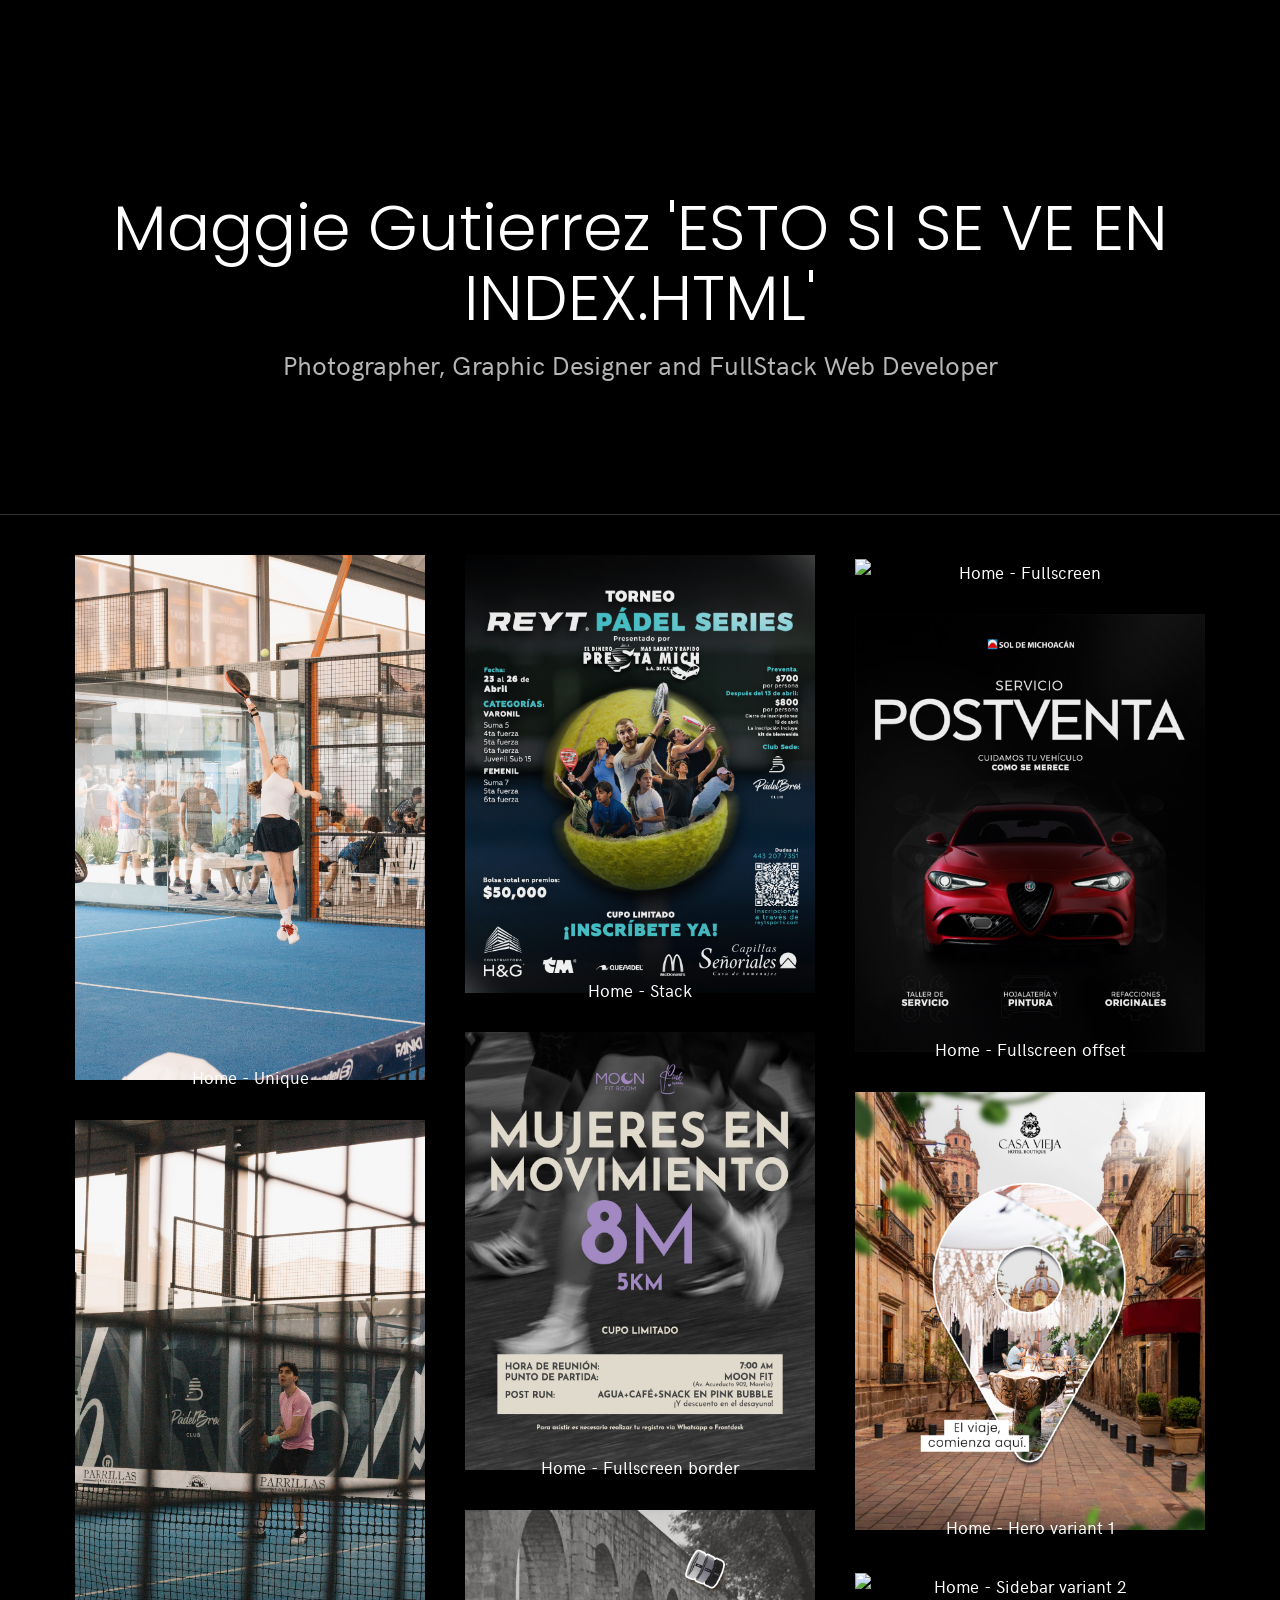
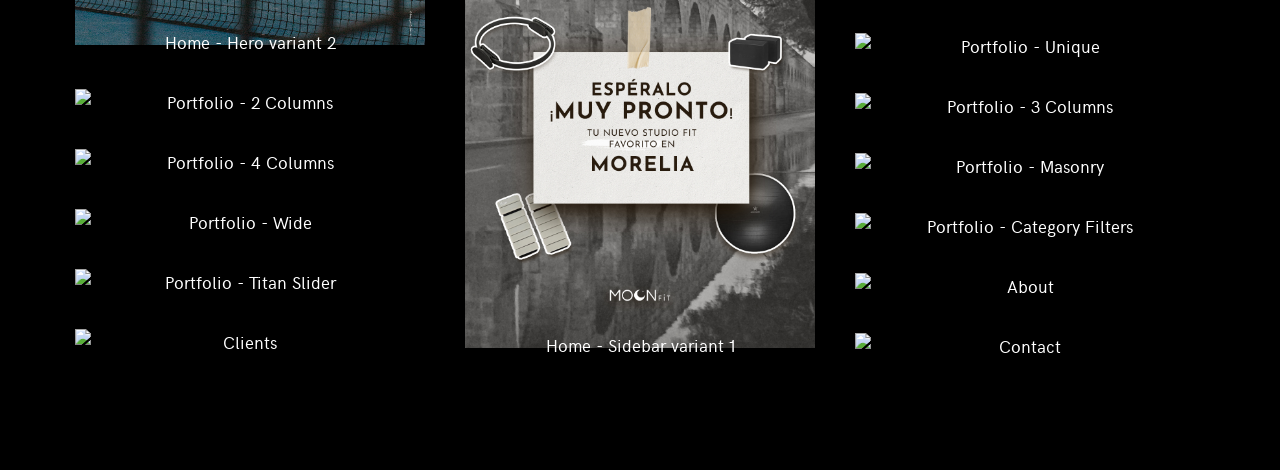
==== commit e937fc92: "Proof" ====
--- a/index.html
+++ b/index.html
@@ -40,7 +40,7 @@
       </header>
       <div class="hero half vcenter border-bottom">
         <div class="container text-center">
-          <h1>Maggie Gutierrez</h1>
+          <h1>Maggie Gutierrez 'ESTO SI SE VE EN INDEX.HTML'</h1>
           <p>Photographer, Graphic Designer and FullStack Web Developer</p>
         </div>
       </div>
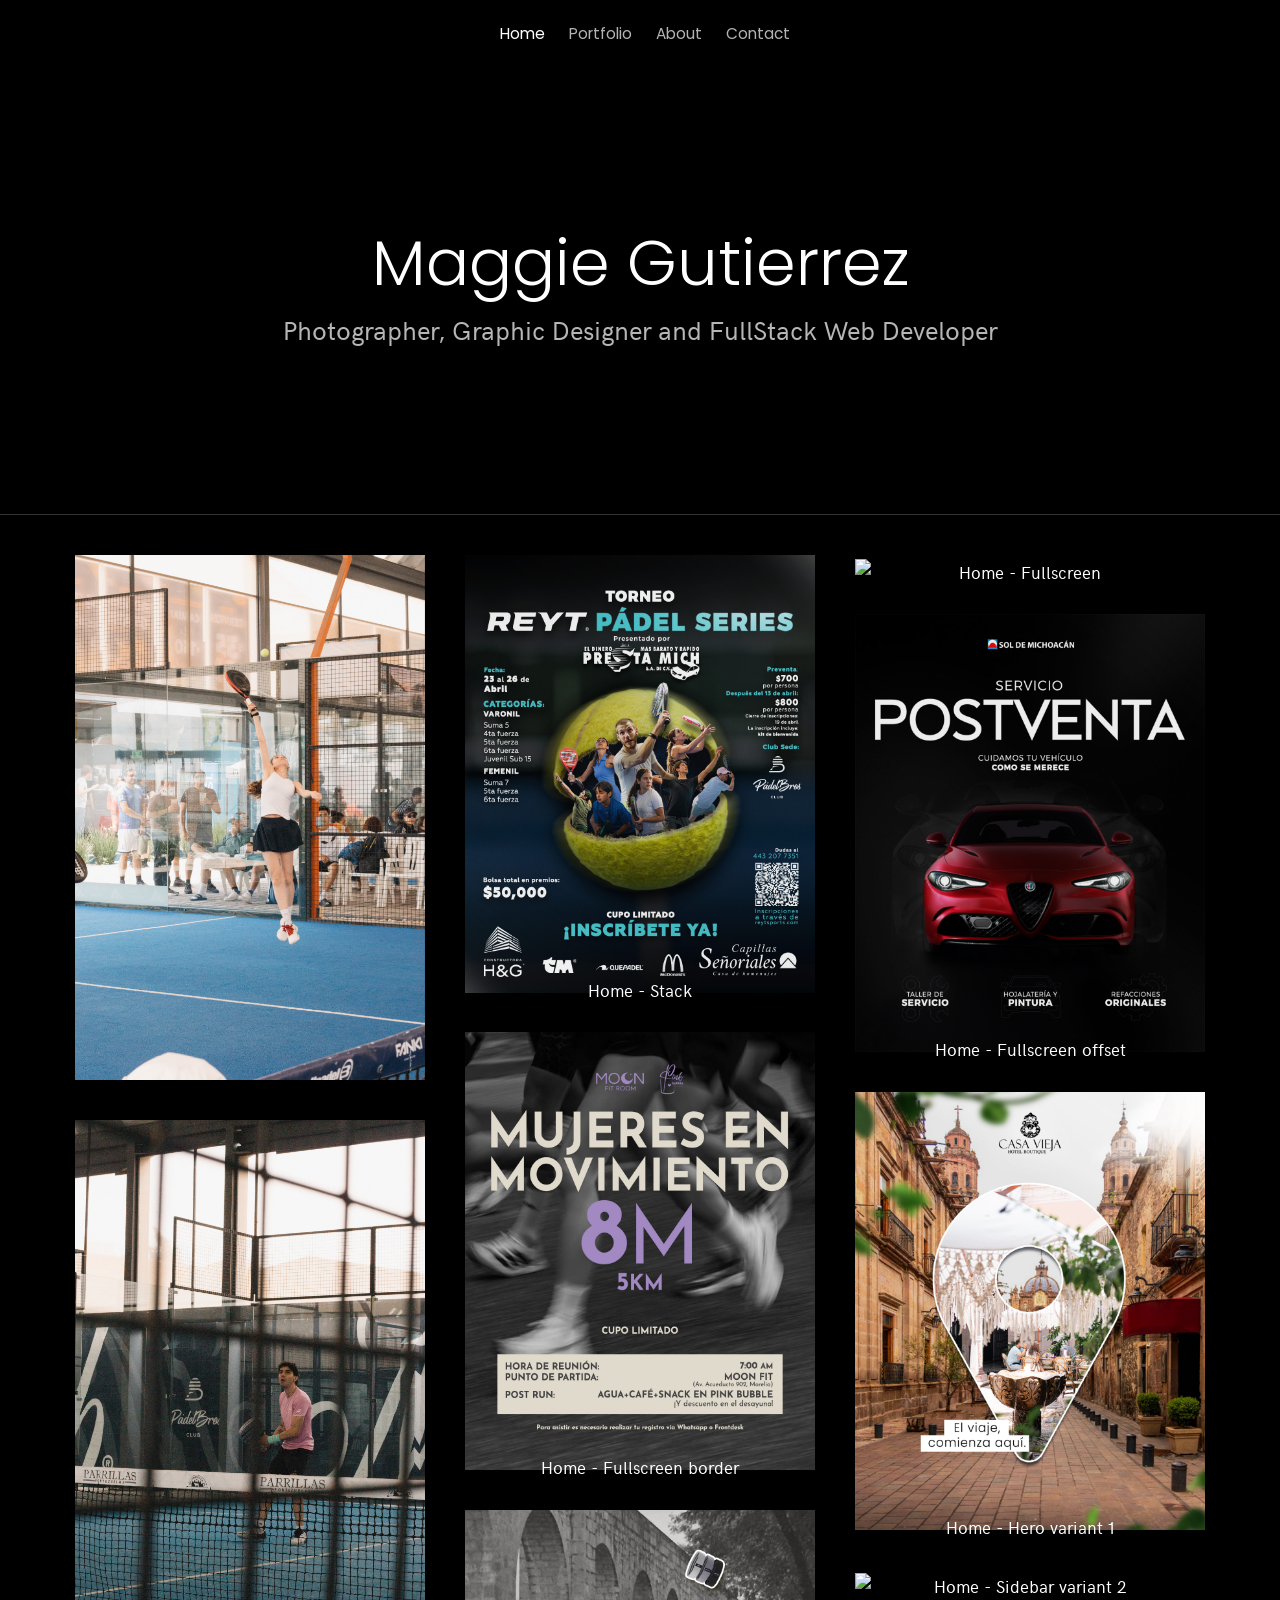
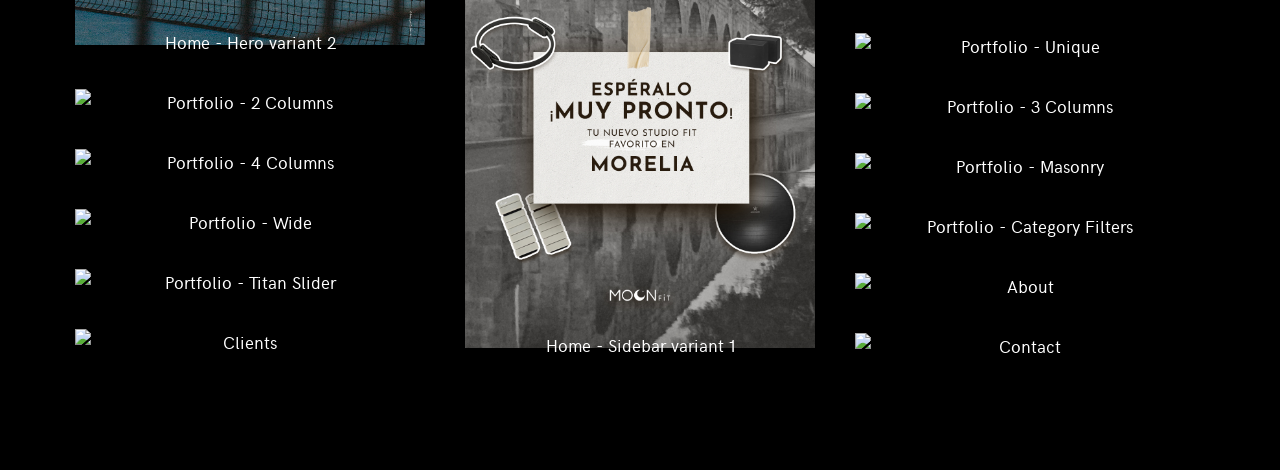
==== commit 70b35756: "Just a proof in the main page" ====
--- a/index.html
+++ b/index.html
@@ -40,17 +40,15 @@
       </header>
       <div class="hero half vcenter border-bottom">
         <div class="container text-center">
-          <h1>Maggie Gutierrez 'ESTO SI SE VE EN INDEX.HTML'</h1>
+          <h1>Maggie Gutierrez</h1>
           <p>Photographer, Graphic Designer and FullStack Web Developer</p>
         </div>
       </div>
       <section>
         <div class="img-grid col-3 spacious">
           <div class="item-sizer"></div>
+          <img class="item effect" src="images/portfolio/IMG_9538.jpg" />
           <a href="" class="item effect"
-            ><img src="images/portfolio/IMG_9538.jpg" />
-            <div class="caption">Home - Unique</div></a
-          ><a href="" class="item effect"
             ><img src="images/portfolio/REY-039_1.jpg" />
             <div class="caption">Home - Stack</div></a
           ><a href="" class="item effect"
